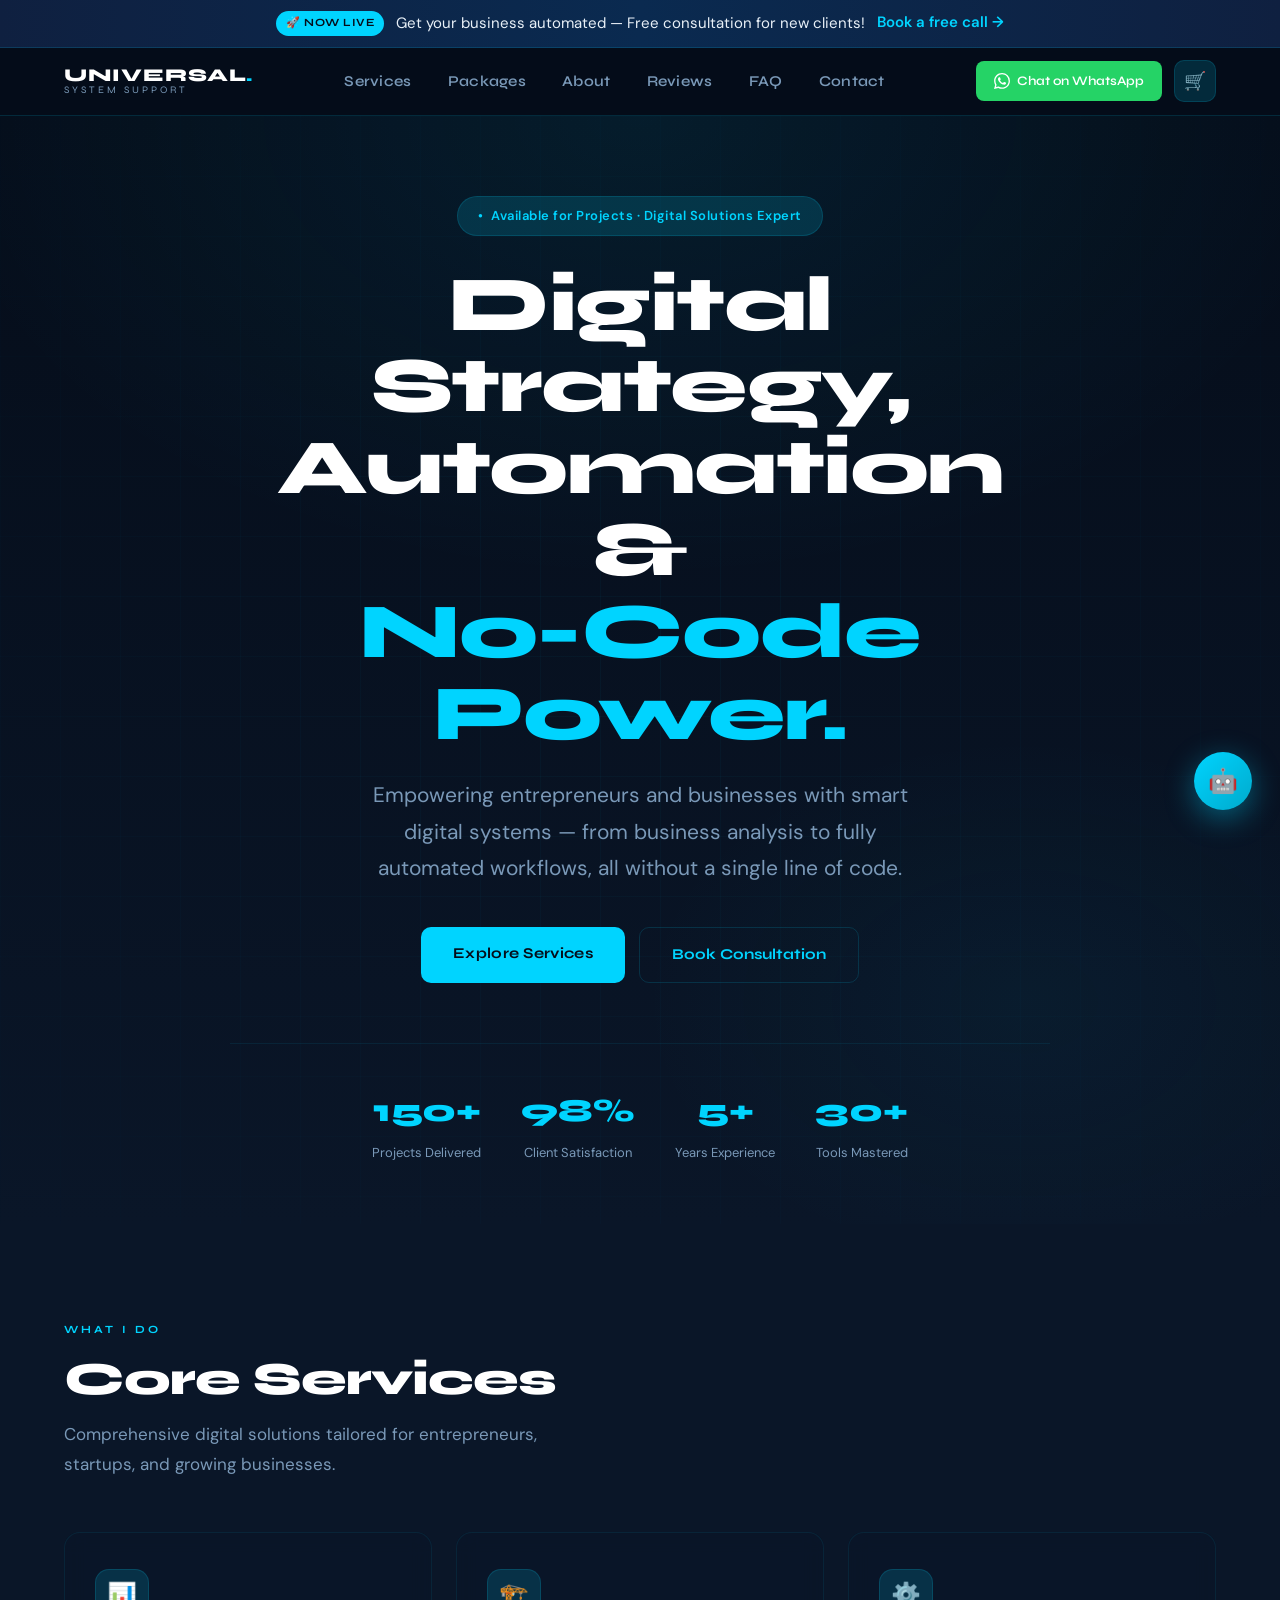
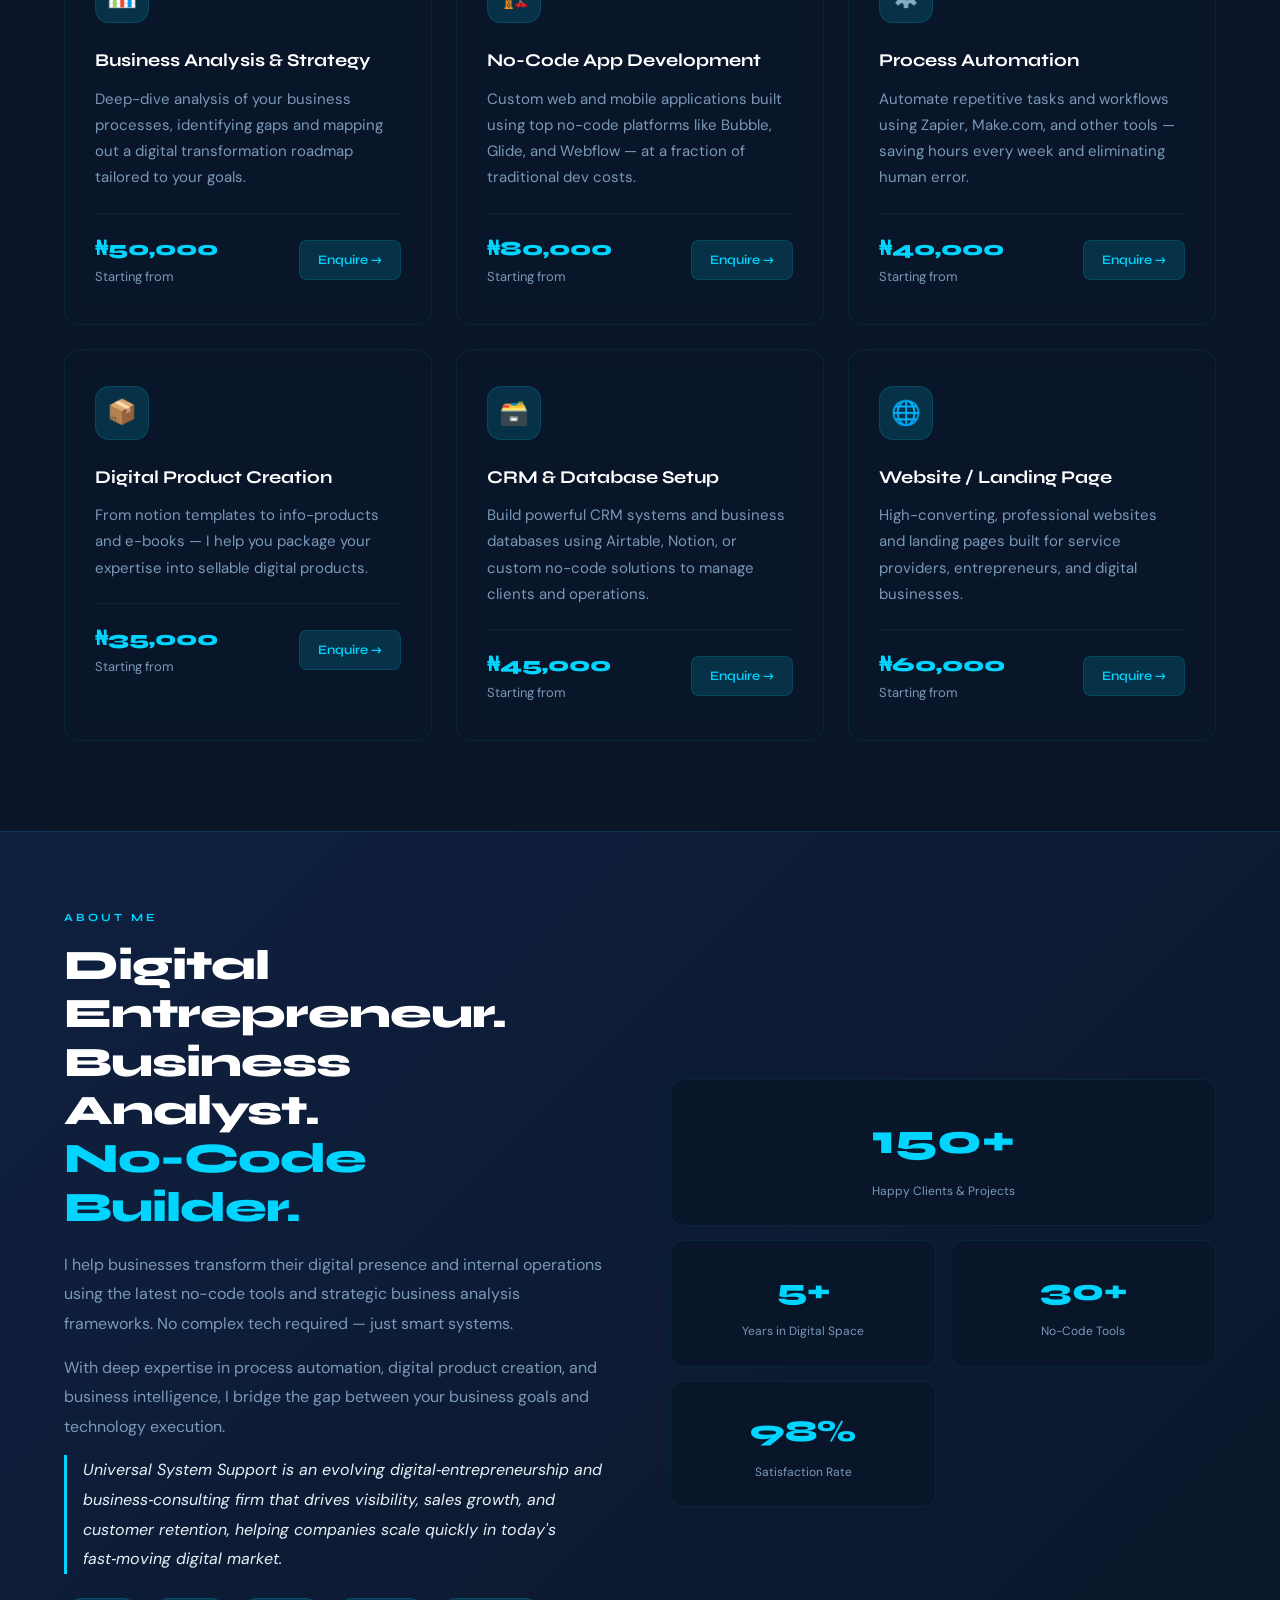
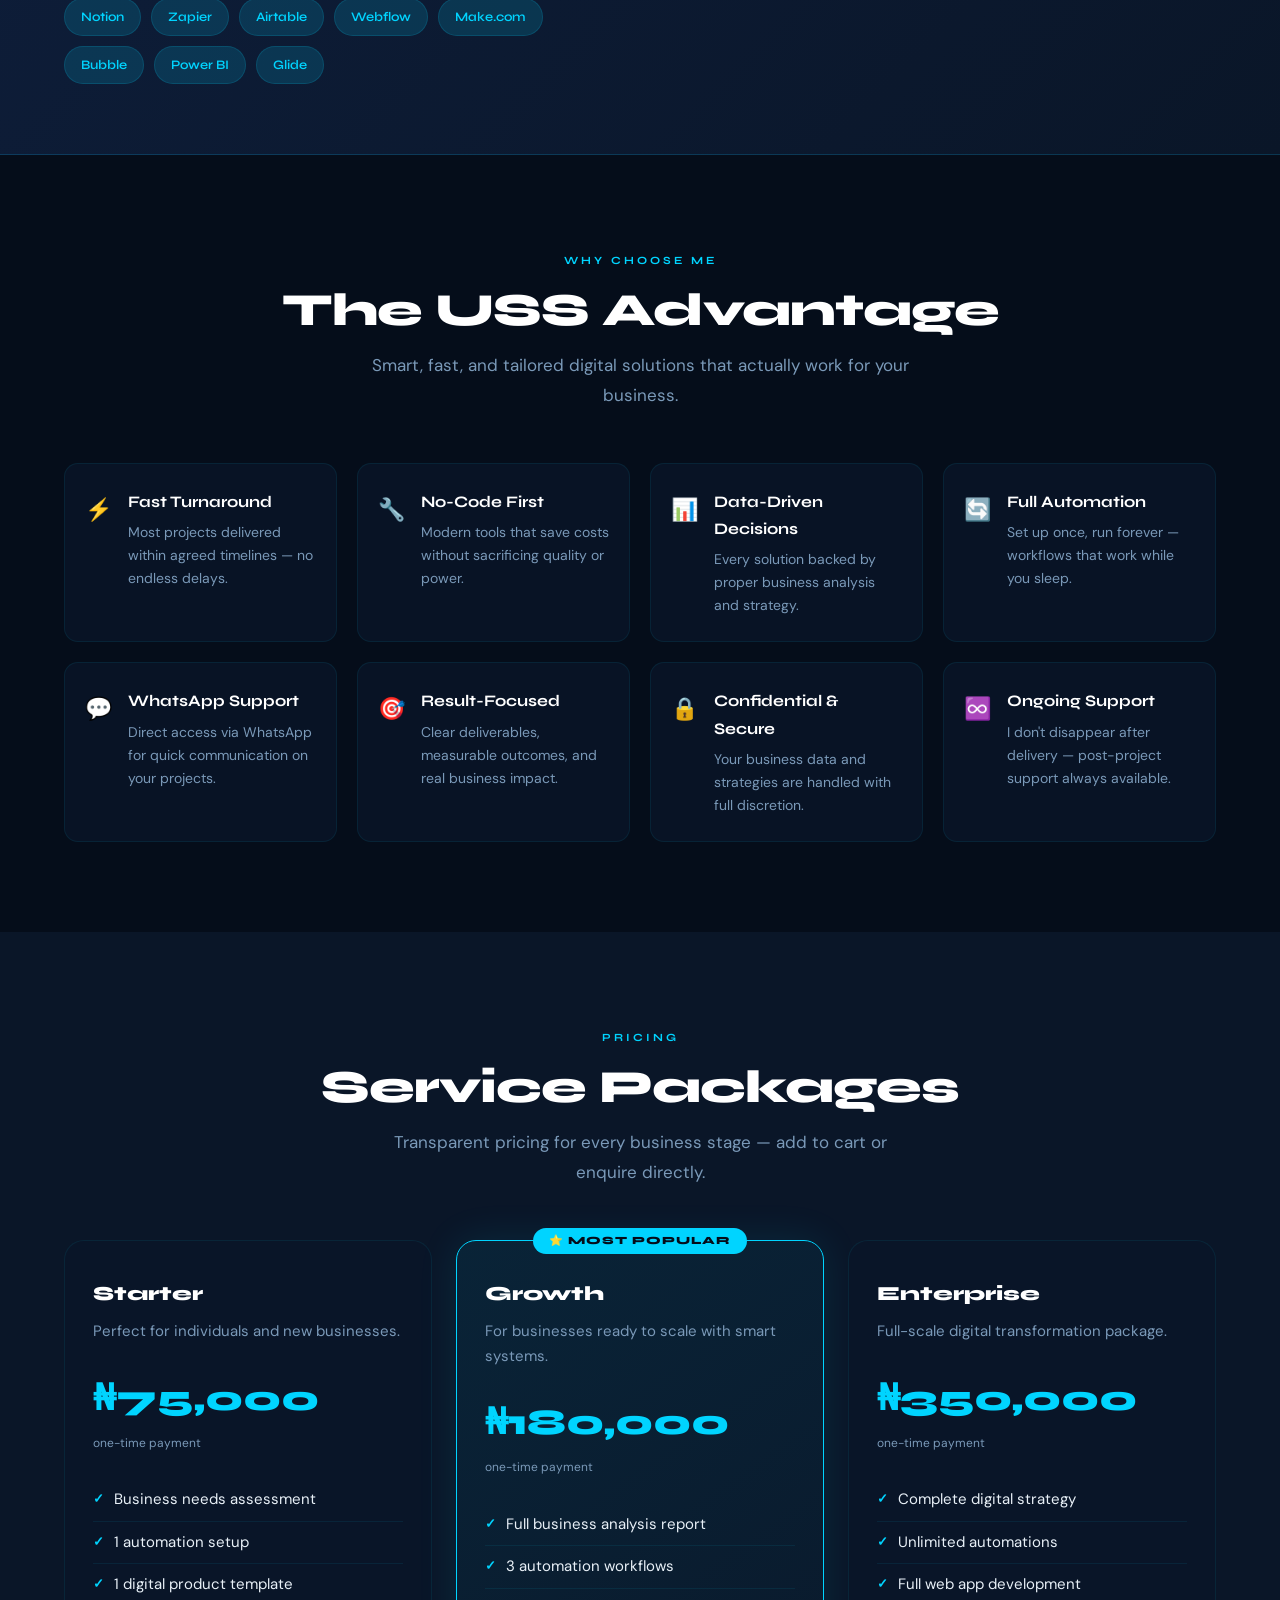
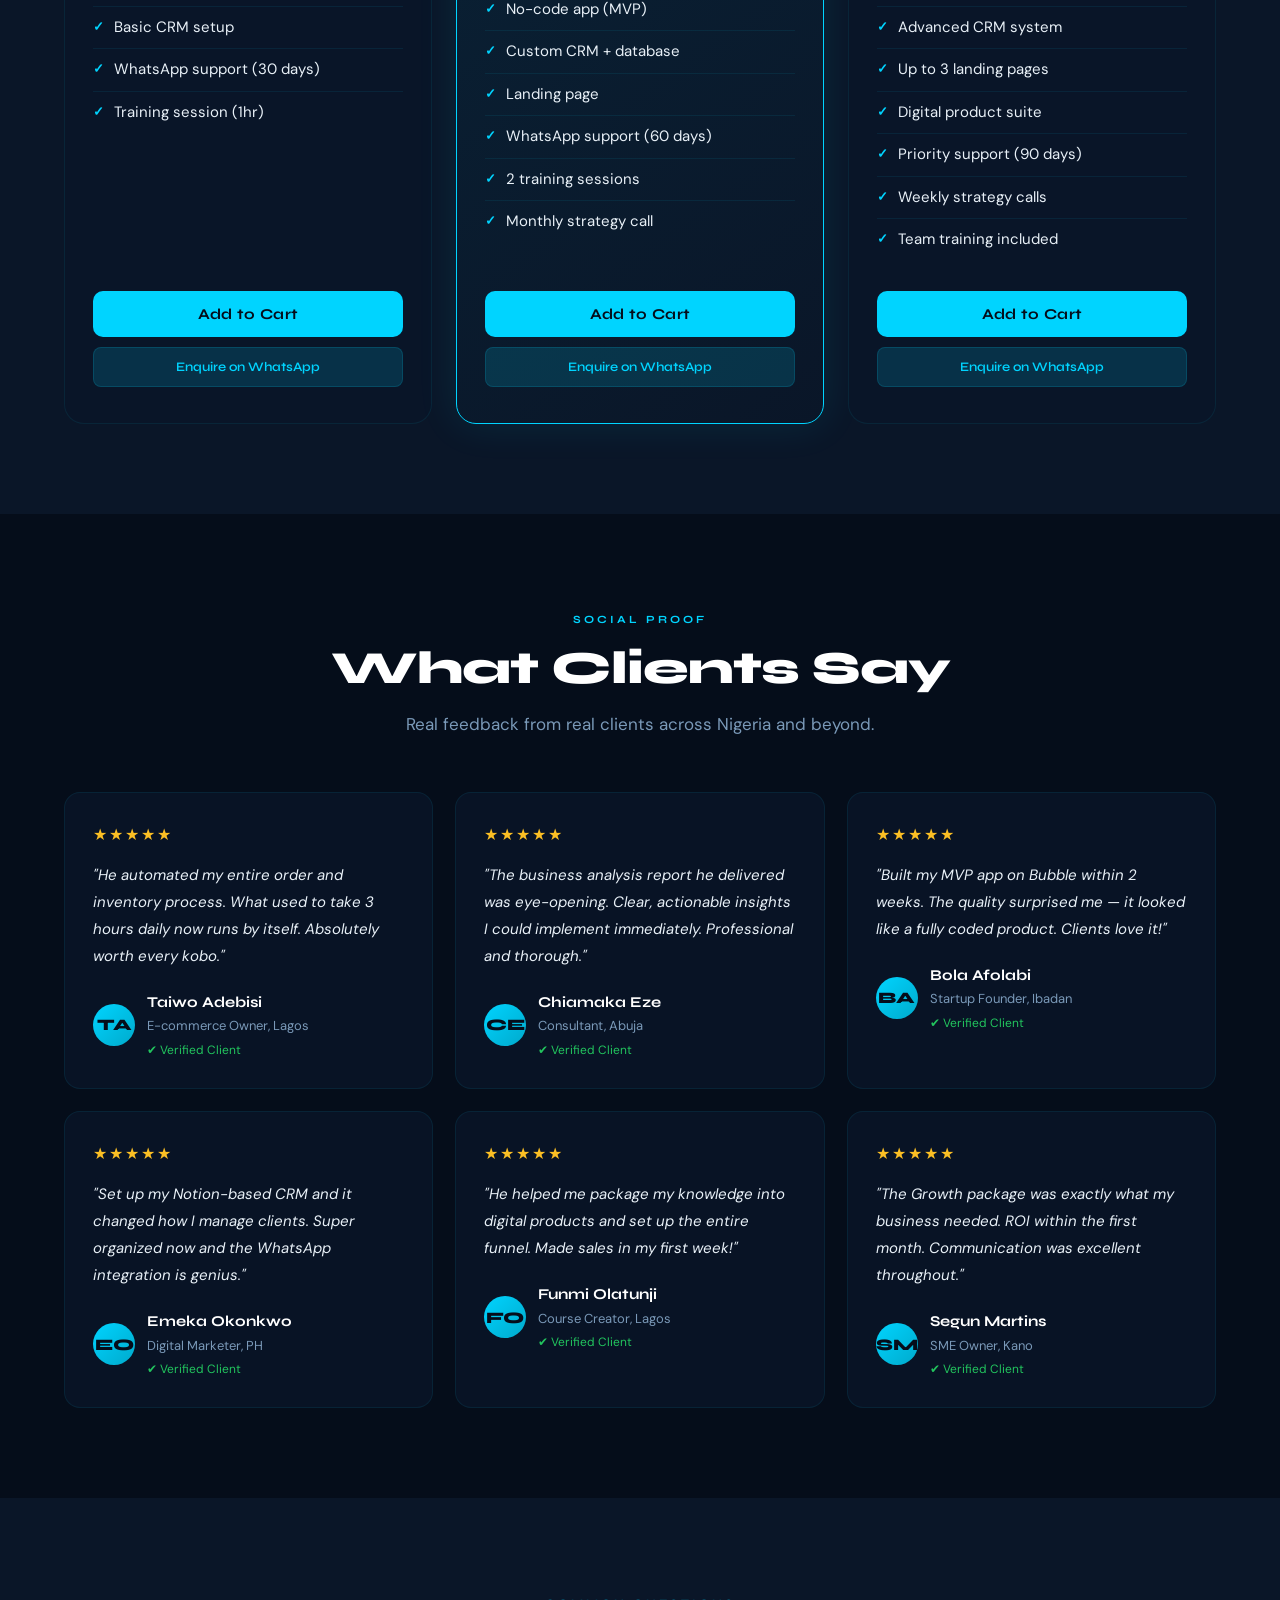
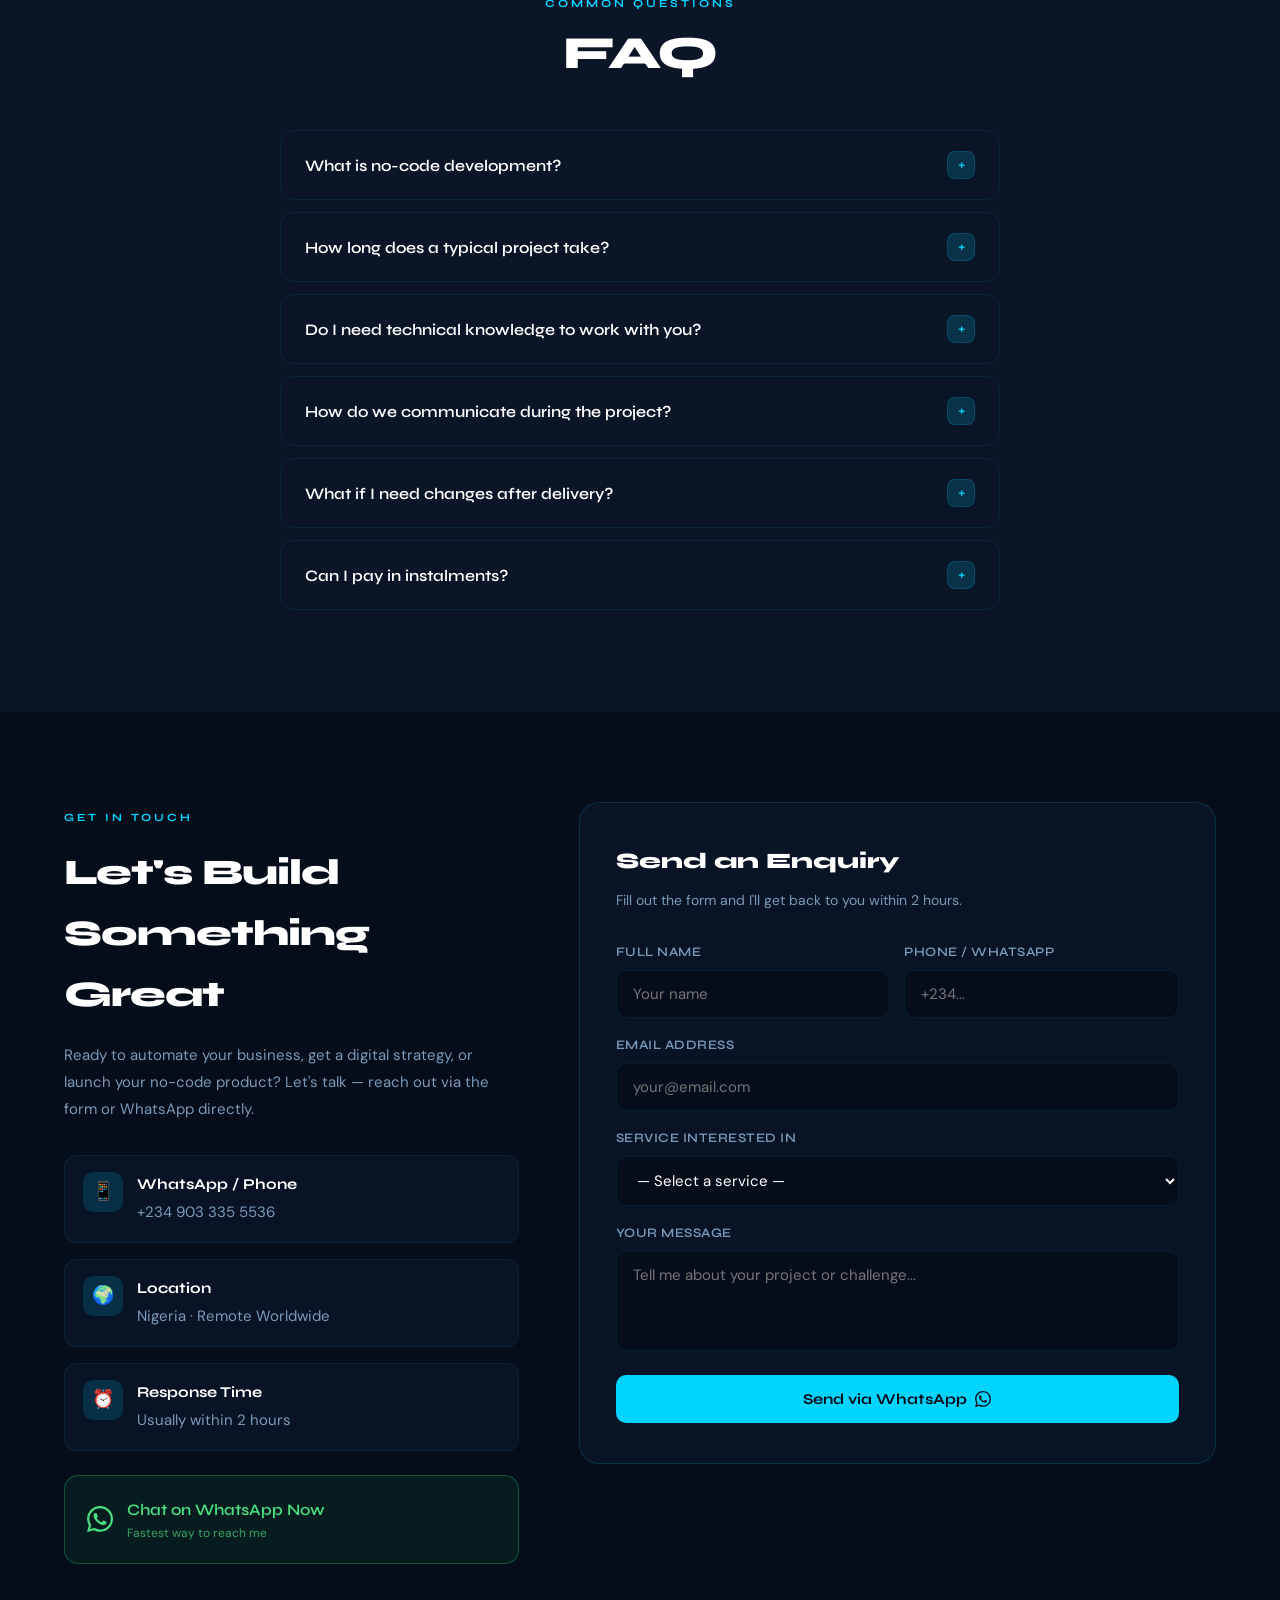
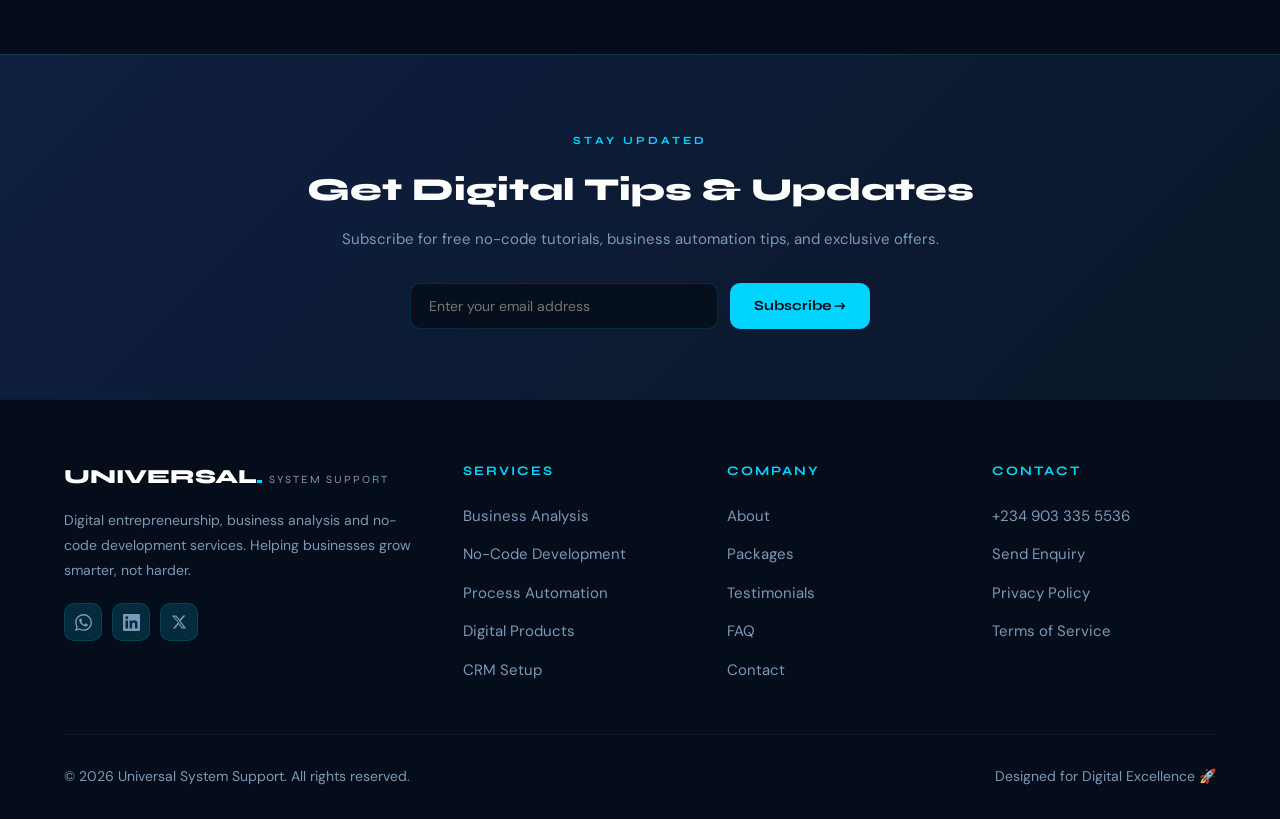
==== index.html @ 243ddc0b "Add files via upload" ====
<!DOCTYPE html>
<html lang="en">
<head>
<meta charset="UTF-8"/>
<meta name="viewport" content="width=device-width, initial-scale=1.0"/>
<title>Universal System Support — Digital Solutions</title>
<link href="https://fonts.googleapis.com/css2?family=Syne:wght@400;600;700;800&family=DM+Sans:ital,wght@0,300;0,400;0,500;1,300&display=swap" rel="stylesheet"/>
<style>
  :root {
    --navy: #050d1a;
    --navy2: #0a1628;
    --navy3: #0f2040;
    --cyan: #00d4ff;
    --cyan2: #00aacc;
    --cyan-glow: rgba(0,212,255,0.15);
    --cyan-glow2: rgba(0,212,255,0.05);
    --white: #ffffff;
    --off-white: #e8f0f7;
    --muted: #7a99b8;
    --card: rgba(10,22,40,0.85);
    --border: rgba(0,212,255,0.15);
    --border2: rgba(0,212,255,0.08);
    --font-head: 'Syne', sans-serif;
    --font-body: 'DM Sans', sans-serif;
  }
  *, *::before, *::after { box-sizing: border-box; margin: 0; padding: 0; }
  html { scroll-behavior: smooth; }
  body {
    font-family: var(--font-body);
    background: var(--navy);
    color: var(--white);
    overflow-x: hidden;
    font-size: 16px;
    line-height: 1.7;
  }

  /* SCROLLBAR */
  ::-webkit-scrollbar { width: 6px; }
  ::-webkit-scrollbar-track { background: var(--navy); }
  ::-webkit-scrollbar-thumb { background: var(--cyan2); border-radius: 3px; }

  /* ANNOUNCEMENT BANNER */
  .ann-bar {
    background: linear-gradient(90deg, var(--navy3), #0a2a50, var(--navy3));
    border-bottom: 1px solid var(--border);
    padding: 10px 20px;
    text-align: center;
    font-size: 15px;
    color: var(--off-white);
    display: flex;
    align-items: center;
    justify-content: center;
    gap: 12px;
    flex-wrap: wrap;
    position: relative;
    z-index: 100;
    animation: slideDown .6s ease;
  }
  .ann-bar span.badge {
    background: var(--cyan);
    color: var(--navy);
    font-weight: 700;
    font-size: 11px;
    padding: 3px 10px;
    border-radius: 20px;
    font-family: var(--font-head);
    letter-spacing: .5px;
  }
  .ann-bar .cta-link {
    color: var(--cyan);
    font-weight: 600;
    text-decoration: none;
    border-bottom: 1px solid transparent;
    transition: border-color .2s;
  }
  .ann-bar .cta-link:hover { border-color: var(--cyan); }

  /* NAVBAR */
  nav {
    position: sticky;
    top: 0;
    z-index: 999;
    background: rgba(5,13,26,0.95);
    backdrop-filter: blur(20px);
    border-bottom: 1px solid var(--border);
    padding: 0 5%;
    display: flex;
    align-items: center;
    justify-content: space-between;
    height: 68px;
    transition: background .3s;
  }
  .nav-logo {
    font-family: var(--font-head);
    font-size: 18px;
    font-weight: 800;
    color: var(--white);
    letter-spacing: 1px;
    line-height: 1.1;
  }
  .nav-logo span { color: var(--cyan); }
  .nav-logo small { display: block; font-size: 10px; font-weight: 400; color: var(--muted); letter-spacing: 3px; text-transform: uppercase; }
  .nav-links {
    display: flex;
    align-items: center;
    gap: 8px;
    list-style: none;
  }
  .nav-links a {
    color: var(--muted);
    text-decoration: none;
    font-size: 15px;
    padding: 8px 14px;
    border-radius: 8px;
    transition: all .2s;
    font-family: var(--font-head);
    font-weight: 600;
    letter-spacing: .3px;
  }
  .nav-links a:hover { color: var(--cyan); background: var(--cyan-glow2); }
  .nav-actions { display: flex; align-items: center; gap: 12px; }
  .btn-wa {
    background: #25D366;
    color: #fff;
    border: none;
    padding: 9px 18px;
    border-radius: 8px;
    font-size: 13px;
    font-weight: 600;
    font-family: var(--font-head);
    cursor: pointer;
    display: flex;
    align-items: center;
    gap: 7px;
    transition: all .2s;
    text-decoration: none;
  }
  .btn-wa:hover { background: #1fa854; transform: translateY(-1px); box-shadow: 0 6px 20px rgba(37,211,102,.3); }
  .cart-btn {
    background: var(--cyan-glow);
    border: 1px solid var(--border);
    color: var(--cyan);
    width: 42px;
    height: 42px;
    border-radius: 10px;
    display: flex;
    align-items: center;
    justify-content: center;
    cursor: pointer;
    font-size: 18px;
    position: relative;
    transition: all .2s;
  }
  .cart-btn:hover { background: var(--cyan-glow); border-color: var(--cyan); }
  .cart-count {
    position: absolute;
    top: -6px; right: -6px;
    background: var(--cyan);
    color: var(--navy);
    font-size: 10px;
    font-weight: 800;
    width: 18px; height: 18px;
    border-radius: 50%;
    display: flex;
    align-items: center;
    justify-content: center;
    display: none;
  }
  .hamburger {
    display: none;
    flex-direction: column;
    gap: 5px;
    cursor: pointer;
    padding: 5px;
  }
  .hamburger span {
    display: block; width: 24px; height: 2px;
    background: var(--cyan);
    border-radius: 2px;
    transition: all .3s;
  }

  /* MOBILE MENU */
  .mobile-menu {
    display: none;
    position: fixed;
    top: 0; left: 0; right: 0; bottom: 0;
    background: rgba(5,13,26,0.98);
    backdrop-filter: blur(20px);
    z-index: 9998;
    flex-direction: column;
    align-items: center;
    justify-content: center;
    gap: 24px;
  }
  .mobile-menu.open { display: flex; }
  .mobile-menu a {
    font-family: var(--font-head);
    font-size: 26px;
    font-weight: 800;
    color: var(--white);
    text-decoration: none;
    letter-spacing: 1px;
    transition: color .2s;
  }
  .mobile-menu a:hover { color: var(--cyan); }
  .mobile-menu-close {
    position: absolute;
    top: 22px; right: 5%;
    font-size: 30px;
    color: var(--muted);
    cursor: pointer;
  }

  /* HERO */
  .hero {
    min-height: 92vh;
    display: flex;
    align-items: center;
    justify-content: center;
    text-align: center;
    padding: 80px 5% 60px;
    position: relative;
    overflow: hidden;
  }
  .hero-bg {
    position: absolute;
    inset: 0;
    background:
      radial-gradient(ellipse 80% 60% at 50% 0%, rgba(0,212,255,0.08) 0%, transparent 70%),
      radial-gradient(ellipse 50% 40% at 80% 80%, rgba(0,170,204,0.05) 0%, transparent 60%),
      linear-gradient(180deg, var(--navy) 0%, var(--navy2) 100%);
  }
  .hero-grid {
    position: absolute;
    inset: 0;
    background-image:
      linear-gradient(rgba(0,212,255,0.04) 1px, transparent 1px),
      linear-gradient(90deg, rgba(0,212,255,0.04) 1px, transparent 1px);
    background-size: 60px 60px;
    mask-image: radial-gradient(ellipse 80% 80% at 50% 50%, black, transparent);
  }
  .hero-content { position: relative; z-index: 2; max-width: 820px; }
  .hero-badge {
    display: inline-flex;
    align-items: center;
    gap: 8px;
    background: var(--cyan-glow);
    border: 1px solid var(--border);
    border-radius: 30px;
    padding: 8px 20px;
    font-size: 13px;
    color: var(--cyan);
    font-weight: 600;
    letter-spacing: .5px;
    margin-bottom: 28px;
    animation: fadeUp .8s ease;
  }
  .hero-badge::before { content: '●'; font-size: 8px; animation: pulse 2s infinite; }
  @keyframes pulse { 0%,100% { opacity: 1; } 50% { opacity: .3; } }
  .hero h1 {
    font-family: var(--font-head);
    font-size: clamp(38px, 7vw, 78px);
    font-weight: 800;
    line-height: 1.05;
    letter-spacing: -1.5px;
    margin-bottom: 22px;
    animation: fadeUp .9s ease .1s both;
  }
  .hero h1 em {
    font-style: normal;
    color: var(--cyan);
    position: relative;
  }
  .hero p {
    font-size: clamp(17px, 2.4vw, 21px);
    color: var(--muted);
    line-height: 1.75;
    max-width: 560px;
    margin: 0 auto 40px;
    animation: fadeUp .9s ease .2s both;
  }
  .hero-btns {
    display: flex;
    gap: 14px;
    justify-content: center;
    flex-wrap: wrap;
    animation: fadeUp .9s ease .3s both;
  }
  .btn-primary {
    background: var(--cyan);
    color: var(--navy);
    border: none;
    padding: 14px 32px;
    border-radius: 10px;
    font-size: 15px;
    font-weight: 700;
    font-family: var(--font-head);
    cursor: pointer;
    transition: all .2s;
    text-decoration: none;
    letter-spacing: .3px;
  }
  .btn-primary:hover { background: #00eeff; transform: translateY(-2px); box-shadow: 0 12px 30px rgba(0,212,255,.3); }
  .btn-outline {
    background: transparent;
    color: var(--cyan);
    border: 1.5px solid var(--border);
    padding: 14px 32px;
    border-radius: 10px;
    font-size: 15px;
    font-weight: 700;
    font-family: var(--font-head);
    cursor: pointer;
    transition: all .2s;
    text-decoration: none;
  }
  .btn-outline:hover { border-color: var(--cyan); background: var(--cyan-glow); }
  .hero-stats {
    display: flex;
    gap: 40px;
    justify-content: center;
    margin-top: 60px;
    padding-top: 40px;
    border-top: 1px solid var(--border2);
    flex-wrap: wrap;
    animation: fadeUp .9s ease .4s both;
  }
  .stat { text-align: center; }
  .stat-num {
    font-family: var(--font-head);
    font-size: 32px;
    font-weight: 800;
    color: var(--cyan);
    display: block;
  }
  .stat-label { font-size: 13px; color: var(--muted); margin-top: 4px; }

  /* SECTION COMMON */
  section { padding: 90px 5%; }
  .section-tag {
    display: inline-block;
    font-size: 11px;
    font-weight: 700;
    letter-spacing: 3px;
    text-transform: uppercase;
    color: var(--cyan);
    font-family: var(--font-head);
    margin-bottom: 14px;
  }
  .section-title {
    font-family: var(--font-head);
    font-size: clamp(26px, 4.5vw, 46px);
    font-weight: 800;
    letter-spacing: -1px;
    line-height: 1.1;
    margin-bottom: 16px;
    color: var(--white);
  }
  .section-sub {
    font-size: 17px;
    color: var(--muted);
    line-height: 1.75;
    max-width: 540px;
  }
  .section-head { margin-bottom: 52px; }
  .section-head.center { text-align: center; }
  .section-head.center .section-sub { margin: 0 auto; }

  /* SERVICES */
  #services { background: var(--navy2); }
  .services-grid {
    display: grid;
    grid-template-columns: repeat(auto-fill, minmax(300px, 1fr));
    gap: 24px;
  }
  .service-card {
    background: var(--card);
    border: 1px solid var(--border2);
    border-radius: 16px;
    padding: 36px 30px;
    position: relative;
    overflow: hidden;
    cursor: pointer;
    transition: all .3s;
    backdrop-filter: blur(10px);
  }
  .service-card::before {
    content: '';
    position: absolute;
    top: 0; left: 0; right: 0;
    height: 3px;
    background: linear-gradient(90deg, var(--cyan), transparent);
    transform: scaleX(0);
    transform-origin: left;
    transition: transform .3s;
  }
  .service-card:hover { border-color: var(--border); transform: translateY(-4px); box-shadow: 0 20px 50px rgba(0,0,0,.3); }
  .service-card:hover::before { transform: scaleX(1); }
  .service-icon {
    width: 54px; height: 54px;
    background: var(--cyan-glow);
    border: 1px solid var(--border);
    border-radius: 14px;
    display: flex;
    align-items: center;
    justify-content: center;
    font-size: 24px;
    margin-bottom: 22px;
    transition: all .3s;
  }
  .service-card:hover .service-icon { background: var(--cyan); }
  .service-card h3 {
    font-family: var(--font-head);
    font-size: 18px;
    font-weight: 700;
    margin-bottom: 10px;
    color: var(--white);
  }
  .service-card p { font-size: 15px; color: var(--muted); line-height: 1.75; margin-bottom: 22px; }
  .service-price {
    display: flex;
    align-items: center;
    justify-content: space-between;
    padding-top: 18px;
    border-top: 1px solid var(--border2);
  }
  .price-tag { font-family: var(--font-head); font-size: 20px; font-weight: 800; color: var(--cyan); }
  .price-sub { font-size: 13px; color: var(--muted); }
  .enquire-btn {
    background: var(--cyan-glow);
    border: 1px solid var(--border);
    color: var(--cyan);
    padding: 8px 18px;
    border-radius: 8px;
    font-size: 13px;
    font-weight: 600;
    font-family: var(--font-head);
    cursor: pointer;
    transition: all .2s;
    text-decoration: none;
    display: inline-flex;
    align-items: center;
    gap: 6px;
  }
  .enquire-btn:hover { background: var(--cyan); color: var(--navy); border-color: var(--cyan); }

  /* ABOUT STRIP */
  .about-strip {
    background: linear-gradient(135deg, var(--navy3), var(--navy2));
    border-top: 1px solid var(--border);
    border-bottom: 1px solid var(--border);
    padding: 70px 5%;
    display: grid;
    grid-template-columns: 1fr 1fr;
    gap: 60px;
    align-items: center;
  }
  .about-text h2 {
    font-family: var(--font-head);
    font-size: clamp(28px, 4vw, 42px);
    font-weight: 800;
    letter-spacing: -1px;
    margin-bottom: 18px;
    line-height: 1.15;
  }
  .about-text p { font-size: 16px; color: var(--muted); line-height: 1.85; margin-bottom: 14px; }
  .about-tags { display: flex; flex-wrap: wrap; gap: 10px; margin-top: 24px; }
  .about-tag {
    background: var(--cyan-glow);
    border: 1px solid var(--border);
    color: var(--cyan);
    padding: 7px 16px;
    border-radius: 20px;
    font-size: 13px;
    font-weight: 600;
    font-family: var(--font-head);
  }
  .about-visual {
    display: grid;
    grid-template-columns: 1fr 1fr;
    gap: 14px;
  }
  .about-card {
    background: var(--card);
    border: 1px solid var(--border2);
    border-radius: 14px;
    padding: 24px 20px;
    text-align: center;
    transition: all .3s;
  }
  .about-card:hover { border-color: var(--border); transform: translateY(-3px); }
  .about-card .num {
    font-family: var(--font-head);
    font-size: 30px;
    font-weight: 800;
    color: var(--cyan);
  }
  .about-card .lbl { font-size: 12px; color: var(--muted); margin-top: 5px; }
  .about-card:first-child { grid-column: span 2; }
  .about-card:first-child .num { font-size: 42px; }

  /* FEATURES */
  #features { background: var(--navy); }
  .features-grid {
    display: grid;
    grid-template-columns: repeat(auto-fill, minmax(240px, 1fr));
    gap: 20px;
  }
  .feature-item {
    display: flex;
    align-items: flex-start;
    gap: 16px;
    padding: 24px 20px;
    background: var(--card);
    border: 1px solid var(--border2);
    border-radius: 14px;
    transition: all .2s;
  }
  .feature-item:hover { border-color: var(--border); transform: translateY(-2px); }
  .feature-icon { font-size: 22px; flex-shrink: 0; margin-top: 3px; }
  .feature-item h4 { font-family: var(--font-head); font-size: 16px; font-weight: 700; margin-bottom: 6px; }
  .feature-item p { font-size: 14px; color: var(--muted); line-height: 1.65; }

  /* PRODUCTS / PACKAGES */
  #packages { background: var(--navy2); }
  .packages-grid {
    display: grid;
    grid-template-columns: repeat(auto-fill, minmax(280px, 1fr));
    gap: 24px;
    margin-top: 8px;
  }
  .pkg-card {
    background: var(--card);
    border: 1px solid var(--border2);
    border-radius: 20px;
    padding: 36px 28px;
    position: relative;
    transition: all .3s;
    display: flex;
    flex-direction: column;
  }
  .pkg-card.featured {
    border-color: var(--cyan);
    background: linear-gradient(145deg, rgba(0,212,255,0.07), rgba(10,22,40,0.9));
    box-shadow: 0 0 40px rgba(0,212,255,0.1);
  }
  .pkg-card:hover { transform: translateY(-5px); box-shadow: 0 24px 60px rgba(0,0,0,.4); }
  .pkg-badge {
    position: absolute;
    top: -13px; left: 50%;
    transform: translateX(-50%);
    background: var(--cyan);
    color: var(--navy);
    font-size: 11px;
    font-weight: 800;
    padding: 4px 16px;
    border-radius: 20px;
    font-family: var(--font-head);
    letter-spacing: 1px;
    white-space: nowrap;
  }
  .pkg-card h3 { font-family: var(--font-head); font-size: 20px; font-weight: 800; margin-bottom: 8px; }
  .pkg-desc { font-size: 15px; color: var(--muted); line-height: 1.65; margin-bottom: 24px; }
  .pkg-price { font-family: var(--font-head); font-size: 36px; font-weight: 800; color: var(--cyan); margin-bottom: 4px; }
  .pkg-price span { font-size: 16px; font-weight: 500; color: var(--muted); }
  .pkg-per { font-size: 12px; color: var(--muted); margin-bottom: 26px; }
  .pkg-features { list-style: none; margin-bottom: 30px; flex: 1; }
  .pkg-features li {
    display: flex;
    align-items: flex-start;
    gap: 10px;
    font-size: 15px;
    color: var(--off-white);
    padding: 8px 0;
    border-bottom: 1px solid var(--border2);
  }
  .pkg-features li:last-child { border-bottom: none; }
  .pkg-features li::before { content: '✓'; color: var(--cyan); font-weight: 800; font-size: 13px; margin-top: 1px; flex-shrink: 0; }

  /* TESTIMONIALS */
  #testimonials { background: var(--navy); }
  .testimonials-grid {
    display: grid;
    grid-template-columns: repeat(auto-fill, minmax(300px, 1fr));
    gap: 22px;
  }
  .testi-card {
    background: var(--card);
    border: 1px solid var(--border2);
    border-radius: 16px;
    padding: 28px;
    transition: all .2s;
  }
  .testi-card:hover { border-color: var(--border); transform: translateY(-3px); }
  .testi-stars { color: #fbbf24; font-size: 16px; margin-bottom: 14px; letter-spacing: 2px; }
  .testi-text { font-size: 15px; color: var(--off-white); line-height: 1.8; margin-bottom: 20px; font-style: italic; }
  .testi-author { display: flex; align-items: center; gap: 12px; }
  .testi-avatar {
    width: 42px; height: 42px;
    border-radius: 50%;
    background: linear-gradient(135deg, var(--cyan), var(--cyan2));
    display: flex;
    align-items: center;
    justify-content: center;
    font-family: var(--font-head);
    font-weight: 800;
    color: var(--navy);
    font-size: 16px;
  }
  .testi-name { font-weight: 700; font-size: 15px; font-family: var(--font-head); }
  .testi-role { font-size: 13px; color: var(--muted); }
  .testi-verified { font-size: 12px; color: #22c55e; display: flex; align-items: center; gap: 4px; margin-top: 2px; }

  /* FAQ */
  #faq { background: var(--navy2); }
  .faq-list { max-width: 720px; margin: 0 auto; }
  .faq-item {
    border: 1px solid var(--border2);
    border-radius: 14px;
    margin-bottom: 12px;
    overflow: hidden;
    transition: border-color .2s;
  }
  .faq-item.open { border-color: var(--border); }
  .faq-q {
    padding: 20px 24px;
    display: flex;
    align-items: center;
    justify-content: space-between;
    cursor: pointer;
    font-family: var(--font-head);
    font-size: 16px;
    font-weight: 600;
    gap: 16px;
    transition: background .2s;
  }
  .faq-item.open .faq-q { background: rgba(0,212,255,0.04); }
  .faq-q .icon {
    width: 28px; height: 28px;
    background: var(--cyan-glow);
    border: 1px solid var(--border);
    border-radius: 8px;
    display: flex;
    align-items: center;
    justify-content: center;
    font-size: 14px;
    color: var(--cyan);
    flex-shrink: 0;
    transition: all .3s;
  }
  .faq-item.open .faq-q .icon { background: var(--cyan); color: var(--navy); transform: rotate(45deg); }
  .faq-a {
    max-height: 0;
    overflow: hidden;
    transition: max-height .35s ease, padding .3s;
    padding: 0 24px;
    font-size: 15px;
    color: var(--muted);
    line-height: 1.8;
  }
  .faq-item.open .faq-a { max-height: 300px; padding: 0 24px 20px; }

  /* CONTACT */
  #contact { background: var(--navy); }
  .contact-wrap {
    display: grid;
    grid-template-columns: 1fr 1.4fr;
    gap: 60px;
    align-items: start;
  }
  .contact-info h2 { font-family: var(--font-head); font-size: 36px; font-weight: 800; letter-spacing: -1px; margin-bottom: 16px; }
  .contact-info p { font-size: 15px; color: var(--muted); line-height: 1.8; margin-bottom: 32px; }
  .contact-items { display: flex; flex-direction: column; gap: 16px; }
  .contact-item {
    display: flex;
    align-items: flex-start;
    gap: 14px;
    padding: 16px 18px;
    background: var(--card);
    border: 1px solid var(--border2);
    border-radius: 12px;
    transition: all .2s;
  }
  .contact-item:hover { border-color: var(--border); }
  .contact-item-icon {
    width: 40px; height: 40px;
    background: var(--cyan-glow);
    border-radius: 10px;
    display: flex; align-items: center; justify-content: center;
    font-size: 18px; flex-shrink: 0;
  }
  .contact-item-text { font-size: 15px; color: var(--muted); }
  .contact-item-text strong { display: block; font-family: var(--font-head); font-size: 15px; color: var(--white); margin-bottom: 3px; }
  .contact-wa-big {
    display: flex;
    align-items: center;
    gap: 14px;
    background: rgba(37,211,102,0.08);
    border: 1.5px solid rgba(37,211,102,.3);
    border-radius: 14px;
    padding: 20px 22px;
    color: #4ade80;
    text-decoration: none;
    font-weight: 600;
    font-family: var(--font-head);
    font-size: 16px;
    margin-top: 24px;
    transition: all .2s;
  }
  .contact-wa-big:hover { background: rgba(37,211,102,0.15); border-color: #4ade80; transform: translateY(-2px); }
  .contact-wa-big .wa-sub { font-size: 12px; font-weight: 400; color: rgba(74,222,128,.7); font-family: var(--font-body); }

  /* FORM */
  .contact-form {
    background: var(--card);
    border: 1px solid var(--border);
    border-radius: 20px;
    padding: 40px 36px;
  }
  .contact-form h3 {
    font-family: var(--font-head);
    font-size: 22px;
    font-weight: 800;
    margin-bottom: 8px;
  }
  .contact-form p { font-size: 14px; color: var(--muted); margin-bottom: 28px; }
  .form-row { display: grid; grid-template-columns: 1fr 1fr; gap: 14px; }
  .form-group { margin-bottom: 16px; }
  .form-group label {
    display: block;
    font-size: 13px;
    font-weight: 600;
    color: var(--muted);
    font-family: var(--font-head);
    letter-spacing: .5px;
    margin-bottom: 7px;
    text-transform: uppercase;
  }
  .form-group input,
  .form-group select,
  .form-group textarea {
    width: 100%;
    background: rgba(5,13,26,0.8);
    border: 1.5px solid var(--border2);
    border-radius: 10px;
    padding: 13px 16px;
    color: var(--white);
    font-size: 15px;
    font-family: var(--font-body);
    outline: none;
    transition: border-color .2s;
    resize: none;
  }
  .form-group input:focus,
  .form-group select:focus,
  .form-group textarea:focus { border-color: var(--cyan); }
  .form-group select option { background: var(--navy2); }
  .form-group textarea { min-height: 100px; }
  .form-submit {
    width: 100%;
    background: var(--cyan);
    color: var(--navy);
    border: none;
    padding: 15px;
    border-radius: 10px;
    font-size: 15px;
    font-weight: 700;
    font-family: var(--font-head);
    cursor: pointer;
    transition: all .2s;
    display: flex;
    align-items: center;
    justify-content: center;
    gap: 8px;
    margin-top: 8px;
  }
  .form-submit:hover { background: #00eeff; transform: translateY(-2px); box-shadow: 0 12px 30px rgba(0,212,255,.3); }

  /* CART SIDEBAR */
  .cart-overlay {
    position: fixed;
    inset: 0;
    background: rgba(0,0,0,.6);
    backdrop-filter: blur(6px);
    z-index: 9990;
    opacity: 0;
    pointer-events: none;
    transition: opacity .3s;
  }
  .cart-overlay.open { opacity: 1; pointer-events: all; }
  .cart-sidebar {
    position: fixed;
    top: 0; right: 0; bottom: 0;
    width: 380px;
    background: var(--navy2);
    border-left: 1px solid var(--border);
    z-index: 9995;
    display: flex;
    flex-direction: column;
    transform: translateX(100%);
    transition: transform .35s cubic-bezier(.4,0,.2,1);
  }
  .cart-sidebar.open { transform: translateX(0); }
  .cart-header {
    padding: 24px 24px 20px;
    border-bottom: 1px solid var(--border2);
    display: flex;
    align-items: center;
    justify-content: space-between;
  }
  .cart-header h3 { font-family: var(--font-head); font-size: 18px; font-weight: 800; }
  .cart-close {
    width: 36px; height: 36px;
    background: var(--cyan-glow);
    border: 1px solid var(--border);
    border-radius: 8px;
    display: flex; align-items: center; justify-content: center;
    cursor: pointer; font-size: 16px; color: var(--muted);
    transition: all .2s;
  }
  .cart-close:hover { color: var(--white); border-color: var(--cyan); }
  .cart-body { flex: 1; overflow-y: auto; padding: 20px 24px; }
  .cart-empty { text-align: center; padding: 60px 20px; color: var(--muted); }
  .cart-empty .icon { font-size: 48px; margin-bottom: 16px; opacity: .4; }
  .cart-empty p { font-size: 14px; }
  .cart-item {
    display: flex;
    gap: 14px;
    padding: 16px 0;
    border-bottom: 1px solid var(--border2);
    align-items: flex-start;
  }
  .cart-item-info { flex: 1; }
  .cart-item-name { font-family: var(--font-head); font-size: 14px; font-weight: 700; margin-bottom: 4px; }
  .cart-item-price { font-size: 13px; color: var(--cyan); font-weight: 600; margin-bottom: 10px; }
  .cart-item-qty {
    display: flex;
    align-items: center;
    gap: 10px;
  }
  .qty-btn {
    width: 28px; height: 28px;
    background: var(--cyan-glow);
    border: 1px solid var(--border);
    color: var(--cyan);
    border-radius: 6px;
    font-size: 16px;
    display: flex; align-items: center; justify-content: center;
    cursor: pointer;
    transition: all .2s;
  }
  .qty-btn:hover { background: var(--cyan); color: var(--navy); }
  .qty-num { font-family: var(--font-head); font-weight: 700; font-size: 15px; min-width: 20px; text-align: center; }
  .cart-remove { color: var(--muted); cursor: pointer; font-size: 18px; transition: color .2s; padding: 4px; }
  .cart-remove:hover { color: #f87171; }
  .cart-footer { padding: 20px 24px; border-top: 1px solid var(--border2); }
  .cart-total {
    display: flex;
    justify-content: space-between;
    align-items: center;
    margin-bottom: 16px;
  }
  .cart-total span:first-child { font-family: var(--font-head); font-size: 14px; color: var(--muted); }
  .cart-total span:last-child { font-family: var(--font-head); font-size: 24px; font-weight: 800; color: var(--cyan); }
  .checkout-btn {
    width: 100%;
    background: var(--cyan);
    color: var(--navy);
    border: none;
    padding: 15px;
    border-radius: 10px;
    font-size: 15px;
    font-weight: 700;
    font-family: var(--font-head);
    cursor: pointer;
    transition: all .2s;
    display: flex; align-items: center; justify-content: center; gap: 8px;
    margin-bottom: 10px;
  }
  .checkout-btn:hover { background: #00eeff; }
  .checkout-wa-btn {
    width: 100%;
    background: rgba(37,211,102,0.1);
    color: #4ade80;
    border: 1.5px solid rgba(37,211,102,.3);
    padding: 13px;
    border-radius: 10px;
    font-size: 14px;
    font-weight: 700;
    font-family: var(--font-head);
    cursor: pointer;
    transition: all .2s;
    display: flex; align-items: center; justify-content: center; gap: 8px;
  }
  .checkout-wa-btn:hover { background: rgba(37,211,102,0.2); border-color: #4ade80; }

  /* AI CHAT */
  .ai-chat-btn {
    position: fixed;
    bottom: 90px; right: 28px;
    width: 58px; height: 58px;
    background: linear-gradient(135deg, var(--cyan), var(--cyan2));
    border-radius: 50%;
    display: flex; align-items: center; justify-content: center;
    cursor: pointer;
    z-index: 9980;
    box-shadow: 0 8px 30px rgba(0,212,255,.4);
    font-size: 24px;
    transition: all .3s;
    border: none;
  }
  .ai-chat-btn:hover { transform: scale(1.1); box-shadow: 0 12px 40px rgba(0,212,255,.5); }
  .ai-chat-bubble {
    position: fixed;
    bottom: 160px; right: 28px;
    width: 360px;
    background: var(--navy2);
    border: 1px solid var(--border);
    border-radius: 20px;
    z-index: 9980;
    display: none;
    flex-direction: column;
    box-shadow: 0 20px 60px rgba(0,0,0,.5);
    overflow: hidden;
  }
  .ai-chat-bubble.open { display: flex; }
  .ai-chat-head {
    background: linear-gradient(135deg, var(--navy3), var(--navy2));
    border-bottom: 1px solid var(--border);
    padding: 16px 20px;
    display: flex;
    align-items: center;
    gap: 12px;
  }
  .ai-avatar {
    width: 38px; height: 38px;
    background: linear-gradient(135deg, var(--cyan), var(--cyan2));
    border-radius: 50%;
    display: flex; align-items: center; justify-content: center;
    font-size: 18px;
  }
  .ai-chat-head-info { flex: 1; }
  .ai-chat-head-info strong { display: block; font-family: var(--font-head); font-size: 14px; }
  .ai-chat-head-info small { font-size: 11px; color: #4ade80; }
  .ai-close-btn { color: var(--muted); cursor: pointer; font-size: 20px; transition: color .2s; background: none; border: none; }
  .ai-close-btn:hover { color: var(--white); }
  .ai-chat-msgs {
    height: 260px;
    overflow-y: auto;
    padding: 16px;
    display: flex;
    flex-direction: column;
    gap: 10px;
    scroll-behavior: smooth;
  }
  .msg {
    max-width: 82%;
    padding: 11px 15px;
    border-radius: 14px;
    font-size: 14px;
    line-height: 1.65;
  }
  .msg.bot {
    background: rgba(0,212,255,0.08);
    border: 1px solid var(--border2);
    border-radius: 4px 14px 14px 14px;
    color: var(--off-white);
    align-self: flex-start;
  }
  .msg.user {
    background: var(--cyan);
    color: var(--navy);
    font-weight: 600;
    border-radius: 14px 4px 14px 14px;
    align-self: flex-end;
  }
  .msg.typing { align-self: flex-start; }
  .dots { display: flex; gap: 4px; padding: 4px 0; }
  .dots span {
    width: 7px; height: 7px;
    background: var(--cyan);
    border-radius: 50%;
    animation: bounce .8s infinite;
  }
  .dots span:nth-child(2) { animation-delay: .15s; }
  .dots span:nth-child(3) { animation-delay: .3s; }
  @keyframes bounce { 0%,80%,100% { transform: translateY(0); } 40% { transform: translateY(-8px); } }
  .ai-chat-input {
    border-top: 1px solid var(--border2);
    padding: 14px 16px;
    display: flex;
    gap: 10px;
  }
  .ai-chat-input input {
    flex: 1;
    background: rgba(5,13,26,.8);
    border: 1.5px solid var(--border2);
    border-radius: 10px;
    padding: 10px 14px;
    color: var(--white);
    font-size: 14px;
    font-family: var(--font-body);
    outline: none;
    transition: border-color .2s;
  }
  .ai-chat-input input:focus { border-color: var(--cyan); }
  .ai-send-btn {
    background: var(--cyan);
    color: var(--navy);
    border: none;
    width: 40px; height: 40px;
    border-radius: 10px;
    font-size: 18px;
    cursor: pointer;
    display: flex; align-items: center; justify-content: center;
    transition: all .2s;
  }
  .ai-send-btn:hover { background: #00eeff; }
  .ai-quick-btns {
    padding: 0 16px 14px;
    display: flex;
    flex-wrap: wrap;
    gap: 7px;
  }
  .ai-quick-btn {
    background: var(--cyan-glow2);
    border: 1px solid var(--border2);
    color: var(--cyan);
    padding: 6px 12px;
    border-radius: 20px;
    font-size: 12px;
    font-weight: 600;
    cursor: pointer;
    transition: all .2s;
    font-family: var(--font-head);
  }
  .ai-quick-btn:hover { background: var(--cyan-glow); border-color: var(--cyan); }

  /* ENQUIRY MODAL */
  .modal-overlay {
    position: fixed;
    inset: 0;
    background: rgba(0,0,0,.7);
    backdrop-filter: blur(8px);
    z-index: 9990;
    display: none;
    align-items: center;
    justify-content: center;
    padding: 20px;
  }
  .modal-overlay.open { display: flex; }
  .modal {
    background: var(--navy2);
    border: 1px solid var(--border);
    border-radius: 20px;
    padding: 40px 36px;
    width: 100%;
    max-width: 480px;
    animation: scaleIn .3s ease;
  }
  @keyframes scaleIn { from { transform: scale(.95); opacity: 0; } to { transform: scale(1); opacity: 1; } }
  .modal h3 { font-family: var(--font-head); font-size: 22px; font-weight: 800; margin-bottom: 6px; }
  .modal p { font-size: 14px; color: var(--muted); margin-bottom: 26px; }
  .modal-close {
    position: absolute; top: 20px; right: 20px;
    color: var(--muted); cursor: pointer; font-size: 22px; background: none; border: none;
  }
  .modal { position: relative; }

  /* NEWSLETTER */
  .newsletter {
    background: linear-gradient(135deg, var(--navy3), var(--navy2));
    border-top: 1px solid var(--border);
    padding: 70px 5%;
    text-align: center;
  }
  .newsletter h2 { font-family: var(--font-head); font-size: 32px; font-weight: 800; margin-bottom: 10px; }
  .newsletter p { font-size: 15px; color: var(--muted); margin-bottom: 30px; }
  .newsletter-form { display: flex; gap: 12px; max-width: 460px; margin: 0 auto; }
  .newsletter-form input {
    flex: 1;
    background: rgba(5,13,26,.8);
    border: 1.5px solid var(--border);
    border-radius: 10px;
    padding: 13px 18px;
    color: var(--white);
    font-size: 14px;
    font-family: var(--font-body);
    outline: none;
    transition: border-color .2s;
  }
  .newsletter-form input:focus { border-color: var(--cyan); }
  .newsletter-form button {
    background: var(--cyan);
    color: var(--navy);
    border: none;
    padding: 13px 24px;
    border-radius: 10px;
    font-weight: 700;
    font-family: var(--font-head);
    cursor: pointer;
    font-size: 14px;
    transition: all .2s;
    white-space: nowrap;
  }
  .newsletter-form button:hover { background: #00eeff; }

  /* FOOTER */
  footer {
    background: var(--navy);
    border-top: 1px solid var(--border2);
    padding: 60px 5% 30px;
  }
  .footer-grid {
    display: grid;
    grid-template-columns: 1.6fr 1fr 1fr 1fr;
    gap: 40px;
    padding-bottom: 40px;
    border-bottom: 1px solid var(--border2);
    margin-bottom: 30px;
  }
  .footer-brand .logo { font-family: var(--font-head); font-size: 20px; font-weight: 800; margin-bottom: 14px; color: var(--white); }
  .footer-brand .logo span { color: var(--cyan); }
  .footer-brand p { font-size: 14px; color: var(--muted); line-height: 1.8; margin-bottom: 20px; }
  .footer-socials { display: flex; gap: 10px; }
  .social-btn {
    width: 38px; height: 38px;
    background: var(--cyan-glow);
    border: 1px solid var(--border);
    border-radius: 10px;
    display: flex; align-items: center; justify-content: center;
    font-size: 16px;
    cursor: pointer;
    transition: all .2s;
    text-decoration: none;
    color: var(--muted);
  }
  .social-btn:hover { border-color: var(--cyan); color: var(--cyan); }
  .footer-col h4 { font-family: var(--font-head); font-size: 13px; font-weight: 700; letter-spacing: 2px; text-transform: uppercase; color: var(--cyan); margin-bottom: 20px; }
  .footer-col ul { list-style: none; }
  .footer-col ul li { margin-bottom: 11px; }
  .footer-col ul li a { font-size: 15px; color: var(--muted); text-decoration: none; transition: color .2s; }
  .footer-col ul li a:hover { color: var(--white); }
  .footer-bottom {
    display: flex;
    align-items: center;
    justify-content: space-between;
    flex-wrap: wrap;
    gap: 12px;
    font-size: 14px;
    color: var(--muted);
  }
  .footer-bottom a { color: var(--muted); text-decoration: none; transition: color .2s; }
  .footer-bottom a:hover { color: var(--cyan); }

  /* TOAST */
  .toast {
    position: fixed;
    bottom: 100px; left: 50%;
    transform: translateX(-50%) translateY(20px);
    background: var(--navy2);
    border: 1px solid var(--border);
    border-radius: 12px;
    padding: 14px 22px;
    font-size: 14px;
    font-weight: 600;
    display: flex;
    align-items: center;
    gap: 10px;
    opacity: 0;
    transition: all .3s;
    z-index: 99999;
    pointer-events: none;
    white-space: nowrap;
  }
  .toast.show { opacity: 1; transform: translateX(-50%) translateY(0); }
  .toast.success { border-color: #22c55e; color: #4ade80; }
  .toast.info { border-color: var(--cyan); color: var(--cyan); }

  /* ANIMATIONS */
  @keyframes fadeUp {
    from { opacity: 0; transform: translateY(28px); }
    to { opacity: 1; transform: translateY(0); }
  }
  @keyframes slideDown {
    from { opacity: 0; transform: translateY(-100%); }
    to { opacity: 1; transform: translateY(0); }
  }
  .reveal { opacity: 0; transform: translateY(30px); transition: opacity .7s ease, transform .7s ease; }
  .reveal.visible { opacity: 1; transform: translateY(0); }

  /* RESPONSIVE */
  @media (max-width: 900px) {
    .nav-links { display: none; }
    .hamburger { display: flex; }
    .btn-wa.nav-wa { display: none; }
    .about-strip { grid-template-columns: 1fr; }
    .contact-wrap { grid-template-columns: 1fr; }
    .footer-grid { grid-template-columns: 1fr 1fr; }
    .form-row { grid-template-columns: 1fr; }
  }
  @media (max-width: 600px) {
    section { padding: 60px 5%; }
    .hero { min-height: 80vh; padding: 60px 5% 40px; }
    .footer-grid { grid-template-columns: 1fr; }
    .cart-sidebar { width: 100%; }
    .newsletter-form { flex-direction: column; }
    .hero-stats { gap: 24px; }
    .contact-form { padding: 28px 22px; }
    .modal { padding: 30px 22px; }
    .ai-chat-bubble { width: calc(100vw - 32px); right: 16px; }
  }
</style>
</head>
<body>

<!-- ANNOUNCEMENT BANNER -->
<div class="ann-bar">
  <span class="badge">🚀 NOW LIVE</span>
  Get your business automated — Free consultation for new clients!
  <a href="#contact" class="cta-link">Book a free call →</a>
</div>

<!-- NAVBAR -->
<nav id="navbar">
  <div class="nav-logo">
    UNIVERSAL<span>.</span>
    <small>SYSTEM SUPPORT</small>
  </div>
  <ul class="nav-links">
    <li><a href="#services">Services</a></li>
    <li><a href="#packages">Packages</a></li>
    <li><a href="#about">About</a></li>
    <li><a href="#testimonials">Reviews</a></li>
    <li><a href="#faq">FAQ</a></li>
    <li><a href="#contact">Contact</a></li>
  </ul>
  <div class="nav-actions">
    <a href="https://wa.me/2349033355536?text=Hi%20Universal%20System%20Support%2C%20I%20want%20to%20enquire%20about%20your%20services" class="btn-wa nav-wa" target="_blank">
      <svg width="16" height="16" fill="currentColor" viewBox="0 0 24 24"><path d="M17.472 14.382c-.297-.149-1.758-.867-2.03-.967-.273-.099-.471-.148-.67.15-.197.297-.767.966-.94 1.164-.173.199-.347.223-.644.075-.297-.15-1.255-.463-2.39-1.475-.883-.788-1.48-1.761-1.653-2.059-.173-.297-.018-.458.13-.606.134-.133.298-.347.446-.52.149-.174.198-.298.298-.497.099-.198.05-.371-.025-.52-.075-.149-.669-1.612-.916-2.207-.242-.579-.487-.5-.669-.51-.173-.008-.371-.01-.57-.01-.198 0-.52.074-.792.372-.272.297-1.04 1.016-1.04 2.479 0 1.462 1.065 2.875 1.213 3.074.149.198 2.096 3.2 5.077 4.487.709.306 1.262.489 1.694.625.712.227 1.36.195 1.871.118.571-.085 1.758-.719 2.006-1.413.248-.694.248-1.289.173-1.413-.074-.124-.272-.198-.57-.347m-5.421 7.403h-.004a9.87 9.87 0 01-5.031-1.378l-.361-.214-3.741.982.998-3.648-.235-.374a9.86 9.86 0 01-1.51-5.26c.001-5.45 4.436-9.884 9.888-9.884 2.64 0 5.122 1.03 6.988 2.898a9.825 9.825 0 012.893 6.994c-.003 5.45-4.437 9.884-9.885 9.884m8.413-18.297A11.815 11.815 0 0012.05 0C5.495 0 .16 5.335.157 11.892c0 2.096.547 4.142 1.588 5.945L.057 24l6.305-1.654a11.882 11.882 0 005.683 1.448h.005c6.554 0 11.89-5.335 11.893-11.893a11.821 11.821 0 00-3.48-8.413z"/></svg>
      Chat on WhatsApp
    </a>
    <div class="cart-btn" onclick="toggleCart()">
      🛒
      <div class="cart-count" id="cartCount">0</div>
    </div>
    <div class="hamburger" onclick="toggleMobileMenu()">
      <span></span><span></span><span></span>
    </div>
  </div>
</nav>

<!-- MOBILE MENU -->
<div class="mobile-menu" id="mobileMenu">
  <span class="mobile-menu-close" onclick="toggleMobileMenu()">✕</span>
  <a href="#services" onclick="toggleMobileMenu()">Services</a>
  <a href="#packages" onclick="toggleMobileMenu()">Packages</a>
  <a href="#about" onclick="toggleMobileMenu()">About</a>
  <a href="#testimonials" onclick="toggleMobileMenu()">Reviews</a>
  <a href="#faq" onclick="toggleMobileMenu()">FAQ</a>
  <a href="#contact" onclick="toggleMobileMenu()">Contact</a>
</div>

<!-- HERO -->
<section class="hero" id="home">
  <div class="hero-bg"></div>
  <div class="hero-grid"></div>
  <div class="hero-content">
    <div class="hero-badge">Available for Projects · Digital Solutions Expert</div>
    <h1>Digital Strategy,<br/>Automation &<br/><em>No-Code Power.</em></h1>
    <p>Empowering entrepreneurs and businesses with smart digital systems — from business analysis to fully automated workflows, all without a single line of code.</p>
    <div class="hero-btns">
      <a href="#services" class="btn-primary">Explore Services</a>
      <a href="#contact" class="btn-outline">Book Consultation</a>
    </div>
    <div class="hero-stats">
      <div class="stat"><span class="stat-num">150+</span><div class="stat-label">Projects Delivered</div></div>
      <div class="stat"><span class="stat-num">98%</span><div class="stat-label">Client Satisfaction</div></div>
      <div class="stat"><span class="stat-num">5+</span><div class="stat-label">Years Experience</div></div>
      <div class="stat"><span class="stat-num">30+</span><div class="stat-label">Tools Mastered</div></div>
    </div>
  </div>
</section>

<!-- SERVICES -->
<section id="services">
  <div class="section-head">
    <div class="section-tag">What I Do</div>
    <h2 class="section-title">Core Services</h2>
    <p class="section-sub">Comprehensive digital solutions tailored for entrepreneurs, startups, and growing businesses.</p>
  </div>
  <div class="services-grid" id="servicesGrid">
    <!-- Cards injected by JS -->
  </div>
</section>

<!-- ABOUT -->
<div class="about-strip reveal" id="about">
  <div class="about-text">
    <div class="section-tag">About Me</div>
    <h2>Digital Entrepreneur.<br/>Business Analyst.<br/><span style="color:var(--cyan)">No-Code Builder.</span></h2>
    <p>I help businesses transform their digital presence and internal operations using the latest no-code tools and strategic business analysis frameworks. No complex tech required — just smart systems.</p>
    <p>With deep expertise in process automation, digital product creation, and business intelligence, I bridge the gap between your business goals and technology execution.</p>
    <p style="color:var(--off-white);font-style:italic;border-left:3px solid var(--cyan);padding-left:16px;margin-top:8px;">Universal System Support is an evolving digital‑entrepreneurship and business‑consulting firm that drives visibility, sales growth, and customer retention, helping companies scale quickly in today's fast‑moving digital market.</p>
    <div class="about-tags">
      <span class="about-tag">Notion</span>
      <span class="about-tag">Zapier</span>
      <span class="about-tag">Airtable</span>
      <span class="about-tag">Webflow</span>
      <span class="about-tag">Make.com</span>
      <span class="about-tag">Bubble</span>
      <span class="about-tag">Power BI</span>
      <span class="about-tag">Glide</span>
    </div>
  </div>
  <div class="about-visual">
    <div class="about-card">
      <div class="num">150+</div>
      <div class="lbl">Happy Clients & Projects</div>
    </div>
    <div class="about-card">
      <div class="num">5+</div>
      <div class="lbl">Years in Digital Space</div>
    </div>
    <div class="about-card">
      <div class="num">30+</div>
      <div class="lbl">No-Code Tools</div>
    </div>
    <div class="about-card">
      <div class="num">98%</div>
      <div class="lbl">Satisfaction Rate</div>
    </div>
  </div>
</div>

<!-- FEATURES -->
<section id="features">
  <div class="section-head center reveal">
    <div class="section-tag">Why Choose Me</div>
    <h2 class="section-title">The USS Advantage</h2>
    <p class="section-sub">Smart, fast, and tailored digital solutions that actually work for your business.</p>
  </div>
  <div class="features-grid reveal">
    <div class="feature-item"><div class="feature-icon">⚡</div><div><h4>Fast Turnaround</h4><p>Most projects delivered within agreed timelines — no endless delays.</p></div></div>
    <div class="feature-item"><div class="feature-icon">🔧</div><div><h4>No-Code First</h4><p>Modern tools that save costs without sacrificing quality or power.</p></div></div>
    <div class="feature-item"><div class="feature-icon">📊</div><div><h4>Data-Driven Decisions</h4><p>Every solution backed by proper business analysis and strategy.</p></div></div>
    <div class="feature-item"><div class="feature-icon">🔄</div><div><h4>Full Automation</h4><p>Set up once, run forever — workflows that work while you sleep.</p></div></div>
    <div class="feature-item"><div class="feature-icon">💬</div><div><h4>WhatsApp Support</h4><p>Direct access via WhatsApp for quick communication on your projects.</p></div></div>
    <div class="feature-item"><div class="feature-icon">🎯</div><div><h4>Result-Focused</h4><p>Clear deliverables, measurable outcomes, and real business impact.</p></div></div>
    <div class="feature-item"><div class="feature-icon">🔒</div><div><h4>Confidential & Secure</h4><p>Your business data and strategies are handled with full discretion.</p></div></div>
    <div class="feature-item"><div class="feature-icon">♾️</div><div><h4>Ongoing Support</h4><p>I don't disappear after delivery — post-project support always available.</p></div></div>
  </div>
</section>

<!-- PACKAGES -->
<section id="packages">
  <div class="section-head center reveal">
    <div class="section-tag">Pricing</div>
    <h2 class="section-title">Service Packages</h2>
    <p class="section-sub">Transparent pricing for every business stage — add to cart or enquire directly.</p>
  </div>
  <div class="packages-grid" id="packagesGrid">
    <!-- Injected by JS -->
  </div>
</section>

<!-- TESTIMONIALS -->
<section id="testimonials">
  <div class="section-head center reveal">
    <div class="section-tag">Social Proof</div>
    <h2 class="section-title">What Clients Say</h2>
    <p class="section-sub">Real feedback from real clients across Nigeria and beyond.</p>
  </div>
  <div class="testimonials-grid reveal" id="testiGrid"></div>
</section>

<!-- FAQ -->
<section id="faq">
  <div class="section-head center reveal">
    <div class="section-tag">Common Questions</div>
    <h2 class="section-title">FAQ</h2>
  </div>
  <div class="faq-list" id="faqList"></div>
</section>

<!-- CONTACT -->
<section id="contact">
  <div class="contact-wrap">
    <div class="contact-info reveal">
      <div class="section-tag">Get in Touch</div>
      <h2>Let's Build Something Great</h2>
      <p>Ready to automate your business, get a digital strategy, or launch your no-code product? Let's talk — reach out via the form or WhatsApp directly.</p>
      <div class="contact-items">
        <div class="contact-item">
          <div class="contact-item-icon">📱</div>
          <div class="contact-item-text">
            <strong>WhatsApp / Phone</strong>
            +234 903 335 5536
          </div>
        </div>
        <div class="contact-item">
          <div class="contact-item-icon">🌍</div>
          <div class="contact-item-text">
            <strong>Location</strong>
            Nigeria · Remote Worldwide
          </div>
        </div>
        <div class="contact-item">
          <div class="contact-item-icon">⏰</div>
          <div class="contact-item-text">
            <strong>Response Time</strong>
            Usually within 2 hours
          </div>
        </div>
      </div>
      <a href="https://wa.me/2349033355536?text=Hi%2C%20I%20found%20your%20website%20and%20want%20to%20discuss%20a%20project" class="contact-wa-big" target="_blank">
        <svg width="26" height="26" fill="currentColor" viewBox="0 0 24 24"><path d="M17.472 14.382c-.297-.149-1.758-.867-2.03-.967-.273-.099-.471-.148-.67.15-.197.297-.767.966-.94 1.164-.173.199-.347.223-.644.075-.297-.15-1.255-.463-2.39-1.475-.883-.788-1.48-1.761-1.653-2.059-.173-.297-.018-.458.13-.606.134-.133.298-.347.446-.52.149-.174.198-.298.298-.497.099-.198.05-.371-.025-.52-.075-.149-.669-1.612-.916-2.207-.242-.579-.487-.5-.669-.51-.173-.008-.371-.01-.57-.01-.198 0-.52.074-.792.372-.272.297-1.04 1.016-1.04 2.479 0 1.462 1.065 2.875 1.213 3.074.149.198 2.096 3.2 5.077 4.487.709.306 1.262.489 1.694.625.712.227 1.36.195 1.871.118.571-.085 1.758-.719 2.006-1.413.248-.694.248-1.289.173-1.413-.074-.124-.272-.198-.57-.347m-5.421 7.403h-.004a9.87 9.87 0 01-5.031-1.378l-.361-.214-3.741.982.998-3.648-.235-.374a9.86 9.86 0 01-1.51-5.26c.001-5.45 4.436-9.884 9.888-9.884 2.64 0 5.122 1.03 6.988 2.898a9.825 9.825 0 012.893 6.994c-.003 5.45-4.437 9.884-9.885 9.884m8.413-18.297A11.815 11.815 0 0012.05 0C5.495 0 .16 5.335.157 11.892c0 2.096.547 4.142 1.588 5.945L.057 24l6.305-1.654a11.882 11.882 0 005.683 1.448h.005c6.554 0 11.89-5.335 11.893-11.893a11.821 11.821 0 00-3.48-8.413z"/></svg>
        <div>
          <div>Chat on WhatsApp Now</div>
          <div class="wa-sub">Fastest way to reach me</div>
        </div>
      </a>
    </div>
    <div class="contact-form reveal">
      <h3>Send an Enquiry</h3>
      <p>Fill out the form and I'll get back to you within 2 hours.</p>
      <div class="form-row">
        <div class="form-group">
          <label>Full Name</label>
          <input type="text" id="cName" placeholder="Your name"/>
        </div>
        <div class="form-group">
          <label>Phone / WhatsApp</label>
          <input type="text" id="cPhone" placeholder="+234..."/>
        </div>
      </div>
      <div class="form-group">
        <label>Email Address</label>
        <input type="email" id="cEmail" placeholder="your@email.com"/>
      </div>
      <div class="form-group">
        <label>Service Interested In</label>
        <select id="cService">
          <option value="">— Select a service —</option>
          <option>Business Analysis & Strategy</option>
          <option>No-Code App Development</option>
          <option>Process Automation</option>
          <option>Digital Product Creation</option>
          <option>CRM & Database Setup</option>
          <option>Website / Landing Page</option>
          <option>Custom Package</option>
        </select>
      </div>
      <div class="form-group">
        <label>Your Message</label>
        <textarea id="cMsg" placeholder="Tell me about your project or challenge..."></textarea>
      </div>
      <button class="form-submit" onclick="submitEnquiry()">
        Send via WhatsApp 
        <svg width="16" height="16" fill="currentColor" viewBox="0 0 24 24"><path d="M17.472 14.382c-.297-.149-1.758-.867-2.03-.967-.273-.099-.471-.148-.67.15-.197.297-.767.966-.94 1.164-.173.199-.347.223-.644.075-.297-.15-1.255-.463-2.39-1.475-.883-.788-1.48-1.761-1.653-2.059-.173-.297-.018-.458.13-.606.134-.133.298-.347.446-.52.149-.174.198-.298.298-.497.099-.198.05-.371-.025-.52-.075-.149-.669-1.612-.916-2.207-.242-.579-.487-.5-.669-.51-.173-.008-.371-.01-.57-.01-.198 0-.52.074-.792.372-.272.297-1.04 1.016-1.04 2.479 0 1.462 1.065 2.875 1.213 3.074.149.198 2.096 3.2 5.077 4.487.709.306 1.262.489 1.694.625.712.227 1.36.195 1.871.118.571-.085 1.758-.719 2.006-1.413.248-.694.248-1.289.173-1.413-.074-.124-.272-.198-.57-.347m-5.421 7.403h-.004a9.87 9.87 0 01-5.031-1.378l-.361-.214-3.741.982.998-3.648-.235-.374a9.86 9.86 0 01-1.51-5.26c.001-5.45 4.436-9.884 9.888-9.884 2.64 0 5.122 1.03 6.988 2.898a9.825 9.825 0 012.893 6.994c-.003 5.45-4.437 9.884-9.885 9.884m8.413-18.297A11.815 11.815 0 0012.05 0C5.495 0 .16 5.335.157 11.892c0 2.096.547 4.142 1.588 5.945L.057 24l6.305-1.654a11.882 11.882 0 005.683 1.448h.005c6.554 0 11.89-5.335 11.893-11.893a11.821 11.821 0 00-3.48-8.413z"/></svg>
      </button>
    </div>
  </div>
</section>

<!-- NEWSLETTER -->
<div class="newsletter reveal">
  <div class="section-tag" style="display:inline-block;margin-bottom:12px;">Stay Updated</div>
  <h2>Get Digital Tips & Updates</h2>
  <p>Subscribe for free no-code tutorials, business automation tips, and exclusive offers.</p>
  <div class="newsletter-form">
    <input type="email" id="nlEmail" placeholder="Enter your email address"/>
    <button onclick="subscribeNewsletter()">Subscribe →</button>
  </div>
</div>

<!-- FOOTER -->
<footer>
  <div class="footer-grid">
    <div class="footer-brand">
      <div class="logo">UNIVERSAL<span>.</span> <small style="font-size:11px;letter-spacing:2px;color:var(--muted);font-weight:400;">SYSTEM SUPPORT</small></div>
      <p>Digital entrepreneurship, business analysis and no-code development services. Helping businesses grow smarter, not harder.</p>
      <div class="footer-socials">
        <a href="https://wa.me/2349033355536" class="social-btn" target="_blank" title="WhatsApp">
          <svg width="17" height="17" fill="currentColor" viewBox="0 0 24 24"><path d="M17.472 14.382c-.297-.149-1.758-.867-2.03-.967-.273-.099-.471-.148-.67.15-.197.297-.767.966-.94 1.164-.173.199-.347.223-.644.075-.297-.15-1.255-.463-2.39-1.475-.883-.788-1.48-1.761-1.653-2.059-.173-.297-.018-.458.13-.606.134-.133.298-.347.446-.52.149-.174.198-.298.298-.497.099-.198.05-.371-.025-.52-.075-.149-.669-1.612-.916-2.207-.242-.579-.487-.5-.669-.51-.173-.008-.371-.01-.57-.01-.198 0-.52.074-.792.372-.272.297-1.04 1.016-1.04 2.479 0 1.462 1.065 2.875 1.213 3.074.149.198 2.096 3.2 5.077 4.487.709.306 1.262.489 1.694.625.712.227 1.36.195 1.871.118.571-.085 1.758-.719 2.006-1.413.248-.694.248-1.289.173-1.413-.074-.124-.272-.198-.57-.347m-5.421 7.403h-.004a9.87 9.87 0 01-5.031-1.378l-.361-.214-3.741.982.998-3.648-.235-.374a9.86 9.86 0 01-1.51-5.26c.001-5.45 4.436-9.884 9.888-9.884 2.64 0 5.122 1.03 6.988 2.898a9.825 9.825 0 012.893 6.994c-.003 5.45-4.437 9.884-9.885 9.884m8.413-18.297A11.815 11.815 0 0012.05 0C5.495 0 .16 5.335.157 11.892c0 2.096.547 4.142 1.588 5.945L.057 24l6.305-1.654a11.882 11.882 0 005.683 1.448h.005c6.554 0 11.89-5.335 11.893-11.893a11.821 11.821 0 00-3.48-8.413z"/></svg>
        </a>
        <a href="https://www.linkedin.com/in/oluwasegun-adeyemo-978332287" class="social-btn" target="_blank" title="LinkedIn">
          <svg width="17" height="17" fill="currentColor" viewBox="0 0 24 24"><path d="M20.447 20.452h-3.554v-5.569c0-1.328-.027-3.037-1.852-3.037-1.853 0-2.136 1.445-2.136 2.939v5.667H9.351V9h3.414v1.561h.046c.477-.9 1.637-1.85 3.37-1.85 3.601 0 4.267 2.37 4.267 5.455v6.286zM5.337 7.433a2.062 2.062 0 01-2.063-2.065 2.064 2.064 0 112.063 2.065zm1.782 13.019H3.555V9h3.564v11.452zM22.225 0H1.771C.792 0 0 .774 0 1.729v20.542C0 23.227.792 24 1.771 24h20.451C23.2 24 24 23.227 24 22.271V1.729C24 .774 23.2 0 22.222 0h.003z"/></svg>
        </a>
        <a href="https://x.com/smogonline" class="social-btn" target="_blank" title="X / Twitter">
          <svg width="16" height="16" fill="currentColor" viewBox="0 0 24 24"><path d="M18.244 2.25h3.308l-7.227 8.26 8.502 11.24H16.17l-4.714-6.231-5.401 6.231H2.748l7.73-8.835L1.254 2.25H8.08l4.713 6.231zm-1.161 17.52h1.833L7.084 4.126H5.117z"/></svg>
        </a>
      </div>
    </div>
    <div class="footer-col">
      <h4>Services</h4>
      <ul>
        <li><a href="#services">Business Analysis</a></li>
        <li><a href="#services">No-Code Development</a></li>
        <li><a href="#services">Process Automation</a></li>
        <li><a href="#services">Digital Products</a></li>
        <li><a href="#services">CRM Setup</a></li>
      </ul>
    </div>
    <div class="footer-col">
      <h4>Company</h4>
      <ul>
        <li><a href="#about">About</a></li>
        <li><a href="#packages">Packages</a></li>
        <li><a href="#testimonials">Testimonials</a></li>
        <li><a href="#faq">FAQ</a></li>
        <li><a href="#contact">Contact</a></li>
      </ul>
    </div>
    <div class="footer-col">
      <h4>Contact</h4>
      <ul>
        <li><a href="https://wa.me/2349033355536" target="_blank">+234 903 335 5536</a></li>
        <li><a href="#contact">Send Enquiry</a></li>
        <li><a href="#">Privacy Policy</a></li>
        <li><a href="#">Terms of Service</a></li>
      </ul>
    </div>
  </div>
  <div class="footer-bottom">
    <span>© 2026 Universal System Support. All rights reserved.</span>
    <span>Designed for Digital Excellence 🚀</span>
  </div>
</footer>

<!-- CART SIDEBAR -->
<div class="cart-overlay" id="cartOverlay" onclick="toggleCart()"></div>
<div class="cart-sidebar" id="cartSidebar">
  <div class="cart-header">
    <h3>🛒 Your Cart</h3>
    <div class="cart-close" onclick="toggleCart()">✕</div>
  </div>
  <div class="cart-body" id="cartBody">
    <div class="cart-empty">
      <div class="icon">🛒</div>
      <p>Your cart is empty.<br/>Add a service package to get started.</p>
    </div>
  </div>
  <div class="cart-footer" id="cartFooter" style="display:none">
    <div class="cart-total">
      <span>Total</span>
      <span id="cartTotal">₦0</span>
    </div>
    <button class="checkout-btn" onclick="checkoutWhatsApp()">
      <svg width="18" height="18" fill="currentColor" viewBox="0 0 24 24"><path d="M17.472 14.382c-.297-.149-1.758-.867-2.03-.967-.273-.099-.471-.148-.67.15-.197.297-.767.966-.94 1.164-.173.199-.347.223-.644.075-.297-.15-1.255-.463-2.39-1.475-.883-.788-1.48-1.761-1.653-2.059-.173-.297-.018-.458.13-.606.134-.133.298-.347.446-.52.149-.174.198-.298.298-.497.099-.198.05-.371-.025-.52-.075-.149-.669-1.612-.916-2.207-.242-.579-.487-.5-.669-.51-.173-.008-.371-.01-.57-.01-.198 0-.52.074-.792.372-.272.297-1.04 1.016-1.04 2.479 0 1.462 1.065 2.875 1.213 3.074.149.198 2.096 3.2 5.077 4.487.709.306 1.262.489 1.694.625.712.227 1.36.195 1.871.118.571-.085 1.758-.719 2.006-1.413.248-.694.248-1.289.173-1.413-.074-.124-.272-.198-.57-.347m-5.421 7.403h-.004a9.87 9.87 0 01-5.031-1.378l-.361-.214-3.741.982.998-3.648-.235-.374a9.86 9.86 0 01-1.51-5.26c.001-5.45 4.436-9.884 9.888-9.884 2.64 0 5.122 1.03 6.988 2.898a9.825 9.825 0 012.893 6.994c-.003 5.45-4.437 9.884-9.885 9.884m8.413-18.297A11.815 11.815 0 0012.05 0C5.495 0 .16 5.335.157 11.892c0 2.096.547 4.142 1.588 5.945L.057 24l6.305-1.654a11.882 11.882 0 005.683 1.448h.005c6.554 0 11.89-5.335 11.893-11.893a11.821 11.821 0 00-3.48-8.413z"/></svg>
      Order via WhatsApp
    </button>
    <button class="checkout-wa-btn" onclick="clearCart()">Clear Cart</button>
  </div>
</div>

<!-- ENQUIRY MODAL -->
<div class="modal-overlay" id="enquiryModal">
  <div class="modal">
    <button class="modal-close" onclick="closeModal()">✕</button>
    <h3>Enquire About This Service</h3>
    <p id="modalServiceName">Get more information or book this service via WhatsApp.</p>
    <div class="form-group">
      <label>Your Name</label>
      <input type="text" id="mName" placeholder="Your full name"/>
    </div>
    <div class="form-group">
      <label>WhatsApp Number</label>
      <input type="text" id="mPhone" placeholder="+234..."/>
    </div>
    <div class="form-group">
      <label>Your Message</label>
      <textarea id="mMsg" placeholder="Tell me more about what you need..." style="min-height:80px"></textarea>
    </div>
    <button class="form-submit" onclick="submitModal()">
      Send Enquiry on WhatsApp
      <svg width="16" height="16" fill="currentColor" viewBox="0 0 24 24"><path d="M17.472 14.382c-.297-.149-1.758-.867-2.03-.967-.273-.099-.471-.148-.67.15-.197.297-.767.966-.94 1.164-.173.199-.347.223-.644.075-.297-.15-1.255-.463-2.39-1.475-.883-.788-1.48-1.761-1.653-2.059-.173-.297-.018-.458.13-.606.134-.133.298-.347.446-.52.149-.174.198-.298.298-.497.099-.198.05-.371-.025-.52-.075-.149-.669-1.612-.916-2.207-.242-.579-.487-.5-.669-.51-.173-.008-.371-.01-.57-.01-.198 0-.52.074-.792.372-.272.297-1.04 1.016-1.04 2.479 0 1.462 1.065 2.875 1.213 3.074.149.198 2.096 3.2 5.077 4.487.709.306 1.262.489 1.694.625.712.227 1.36.195 1.871.118.571-.085 1.758-.719 2.006-1.413.248-.694.248-1.289.173-1.413-.074-.124-.272-.198-.57-.347m-5.421 7.403h-.004a9.87 9.87 0 01-5.031-1.378l-.361-.214-3.741.982.998-3.648-.235-.374a9.86 9.86 0 01-1.51-5.26c.001-5.45 4.436-9.884 9.888-9.884 2.64 0 5.122 1.03 6.988 2.898a9.825 9.825 0 012.893 6.994c-.003 5.45-4.437 9.884-9.885 9.884m8.413-18.297A11.815 11.815 0 0012.05 0C5.495 0 .16 5.335.157 11.892c0 2.096.547 4.142 1.588 5.945L.057 24l6.305-1.654a11.882 11.882 0 005.683 1.448h.005c6.554 0 11.89-5.335 11.893-11.893a11.821 11.821 0 00-3.48-8.413z"/></svg>
    </button>
  </div>
</div>

<!-- AI CHAT -->
<button class="ai-chat-btn" onclick="toggleChat()" title="AI Support">🤖</button>
<div class="ai-chat-bubble" id="chatBubble">
  <div class="ai-chat-head">
    <div class="ai-avatar">🤖</div>
    <div class="ai-chat-head-info">
      <strong>USS AI Assistant</strong>
      <small>● Online — Powered by AI</small>
    </div>
    <button class="ai-close-btn" onclick="toggleChat()">✕</button>
  </div>
  <div class="ai-chat-msgs" id="chatMsgs"></div>
  <div class="ai-quick-btns" id="quickBtns">
    <button class="ai-quick-btn" onclick="quickAsk('What services do you offer?')">Services</button>
    <button class="ai-quick-btn" onclick="quickAsk('How much do your packages cost?')">Pricing</button>
    <button class="ai-quick-btn" onclick="quickAsk('How do I get started?')">Get Started</button>
    <button class="ai-quick-btn" onclick="quickAsk('How can I contact you?')">Contact</button>
  </div>
  <div class="ai-chat-input">
    <input type="text" id="chatInput" placeholder="Ask me anything..." onkeydown="if(event.key==='Enter')sendChat()"/>
    <button class="ai-send-btn" onclick="sendChat()">➤</button>
  </div>
</div>

<!-- TOAST -->
<div class="toast" id="toast"></div>

<script>
// ─── DATA ───────────────────────────────────────────────────────────────────
const SERVICES = [
  { id: 1, icon: '📊', title: 'Business Analysis & Strategy', desc: 'Deep-dive analysis of your business processes, identifying gaps and mapping out a digital transformation roadmap tailored to your goals.', price: '₦50,000', sub: 'Starting from' },
  { id: 2, icon: '🏗️', title: 'No-Code App Development', desc: 'Custom web and mobile applications built using top no-code platforms like Bubble, Glide, and Webflow — at a fraction of traditional dev costs.', price: '₦80,000', sub: 'Starting from' },
  { id: 3, icon: '⚙️', title: 'Process Automation', desc: 'Automate repetitive tasks and workflows using Zapier, Make.com, and other tools — saving hours every week and eliminating human error.', price: '₦40,000', sub: 'Starting from' },
  { id: 4, icon: '📦', title: 'Digital Product Creation', desc: 'From notion templates to info-products and e-books — I help you package your expertise into sellable digital products.', price: '₦35,000', sub: 'Starting from' },
  { id: 5, icon: '🗃️', title: 'CRM & Database Setup', desc: 'Build powerful CRM systems and business databases using Airtable, Notion, or custom no-code solutions to manage clients and operations.', price: '₦45,000', sub: 'Starting from' },
  { id: 6, icon: '🌐', title: 'Website / Landing Page', desc: 'High-converting, professional websites and landing pages built for service providers, entrepreneurs, and digital businesses.', price: '₦60,000', sub: 'Starting from' },
];

const PACKAGES = [
  { id: 'p1', title: 'Starter', desc: 'Perfect for individuals and new businesses.', price: 75000, features: ['Business needs assessment', '1 automation setup', '1 digital product template', 'Basic CRM setup', 'WhatsApp support (30 days)', 'Training session (1hr)'], featured: false },
  { id: 'p2', title: 'Growth', desc: 'For businesses ready to scale with smart systems.', price: 180000, features: ['Full business analysis report', '3 automation workflows', 'No-code app (MVP)', 'Custom CRM + database', 'Landing page', 'WhatsApp support (60 days)', '2 training sessions', 'Monthly strategy call'], featured: true },
  { id: 'p3', title: 'Enterprise', desc: 'Full-scale digital transformation package.', price: 350000, features: ['Complete digital strategy', 'Unlimited automations', 'Full web app development', 'Advanced CRM system', 'Up to 3 landing pages', 'Digital product suite', 'Priority support (90 days)', 'Weekly strategy calls', 'Team training included'], featured: false },
];

const TESTIMONIALS = [
  { name: 'Taiwo Adebisi', role: 'E-commerce Owner, Lagos', init: 'TA', review: 'He automated my entire order and inventory process. What used to take 3 hours daily now runs by itself. Absolutely worth every kobo.', stars: 5 },
  { name: 'Chiamaka Eze', role: 'Consultant, Abuja', init: 'CE', review: 'The business analysis report he delivered was eye-opening. Clear, actionable insights I could implement immediately. Professional and thorough.', stars: 5 },
  { name: 'Bola Afolabi', role: 'Startup Founder, Ibadan', init: 'BA', review: 'Built my MVP app on Bubble within 2 weeks. The quality surprised me — it looked like a fully coded product. Clients love it!', stars: 5 },
  { name: 'Emeka Okonkwo', role: 'Digital Marketer, PH', init: 'EO', review: 'Set up my Notion-based CRM and it changed how I manage clients. Super organized now and the WhatsApp integration is genius.', stars: 5 },
  { name: 'Funmi Olatunji', role: 'Course Creator, Lagos', init: 'FO', review: 'He helped me package my knowledge into digital products and set up the entire funnel. Made sales in my first week!', stars: 5 },
  { name: 'Segun Martins', role: 'SME Owner, Kano', init: 'SM', review: 'The Growth package was exactly what my business needed. ROI within the first month. Communication was excellent throughout.', stars: 5 },
];

const FAQS = [
  { q: 'What is no-code development?', a: 'No-code development uses visual platforms like Bubble, Webflow, Glide, and Airtable to build fully functional apps and systems without writing traditional code. It\'s faster, cheaper, and easier to maintain.' },
  { q: 'How long does a typical project take?', a: 'Simple automations or CRM setups: 3–7 days. No-code apps and websites: 1–3 weeks. Full packages: 2–6 weeks depending on complexity and your response time.' },
  { q: 'Do I need technical knowledge to work with you?', a: 'Not at all! I handle all the technical work. I communicate in plain business language and provide training so you can manage everything after delivery.' },
  { q: 'How do we communicate during the project?', a: 'Primarily via WhatsApp for quick updates, and scheduled video calls for major discussions and reviews. You\'ll never feel left in the dark.' },
  { q: 'What if I need changes after delivery?', a: 'All packages include a support period after delivery for revisions and tweaks. Any additional changes beyond that are billed at agreed rates.' },
  { q: 'Can I pay in instalments?', a: 'Yes! I offer a 50% deposit to start and 50% upon delivery for most packages. Flexible arrangements can be discussed for larger projects.' },
];

// ─── RENDER ──────────────────────────────────────────────────────────────────
document.addEventListener('DOMContentLoaded', () => {
  renderServices();
  renderPackages();
  renderTestimonials();
  renderFAQ();
  initChat();
  initReveal();
});

function renderServices() {
  const grid = document.getElementById('servicesGrid');
  grid.innerHTML = SERVICES.map(s => `
    <div class="service-card reveal">
      <div class="service-icon">${s.icon}</div>
      <h3>${s.title}</h3>
      <p>${s.desc}</p>
      <div class="service-price">
        <div>
          <div class="price-tag">${s.price}</div>
          <div class="price-sub">${s.sub}</div>
        </div>
        <a href="#" class="enquire-btn" onclick="openEnquiryModal('${s.title}');return false;">Enquire →</a>
      </div>
    </div>
  `).join('');
}

function renderPackages() {
  const grid = document.getElementById('packagesGrid');
  grid.innerHTML = PACKAGES.map(p => `
    <div class="pkg-card ${p.featured ? 'featured' : ''} reveal">
      ${p.featured ? '<div class="pkg-badge">⭐ MOST POPULAR</div>' : ''}
      <h3>${p.title}</h3>
      <p class="pkg-desc">${p.desc}</p>
      <div class="pkg-price">₦${p.price.toLocaleString()}<span></span></div>
      <div class="pkg-per">one-time payment</div>
      <ul class="pkg-features">
        ${p.features.map(f => `<li>${f}</li>`).join('')}
      </ul>
      <div style="display:flex;gap:10px;flex-direction:column">
        <button class="btn-primary" onclick="addToCart('${p.id}','${p.title}',${p.price})" style="width:100%;text-align:center">Add to Cart</button>
        <a href="#" class="enquire-btn" style="justify-content:center" onclick="openEnquiryModal('${p.title} Package');return false;">Enquire on WhatsApp</a>
      </div>
    </div>
  `).join('');
}

function renderTestimonials() {
  const grid = document.getElementById('testiGrid');
  grid.innerHTML = TESTIMONIALS.map(t => `
    <div class="testi-card reveal">
      <div class="testi-stars">${'★'.repeat(t.stars)}</div>
      <p class="testi-text">"${t.review}"</p>
      <div class="testi-author">
        <div class="testi-avatar">${t.init}</div>
        <div>
          <div class="testi-name">${t.name}</div>
          <div class="testi-role">${t.role}</div>
          <div class="testi-verified">✔ Verified Client</div>
        </div>
      </div>
    </div>
  `).join('');
}

function renderFAQ() {
  const list = document.getElementById('faqList');
  list.innerHTML = FAQS.map((f, i) => `
    <div class="faq-item" id="faq${i}">
      <div class="faq-q" onclick="toggleFAQ(${i})">
        <span>${f.q}</span>
        <span class="icon">+</span>
      </div>
      <div class="faq-a">${f.a}</div>
    </div>
  `).join('');
}

function toggleFAQ(i) {
  document.querySelectorAll('.faq-item').forEach((el, j) => {
    if (i === j) el.classList.toggle('open');
    else el.classList.remove('open');
  });
}

// ─── CART ────────────────────────────────────────────────────────────────────
let cart = [];
function addToCart(id, name, price) {
  const existing = cart.find(i => i.id === id);
  if (existing) { existing.qty++; } else { cart.push({ id, name, price, qty: 1 }); }
  renderCart(); updateCartCount(); toggleCart(); showToast(`✅ "${name}" added to cart`, 'success');
}
function removeFromCart(id) {
  cart = cart.filter(i => i.id !== id);
  renderCart(); updateCartCount();
}
function changeQty(id, delta) {
  const item = cart.find(i => i.id === id);
  if (item) { item.qty = Math.max(1, item.qty + delta); renderCart(); updateCartCount(); }
}
function clearCart() { cart = []; renderCart(); updateCartCount(); showToast('Cart cleared', 'info'); }
function updateCartCount() {
  const total = cart.reduce((s, i) => s + i.qty, 0);
  const el = document.getElementById('cartCount');
  el.textContent = total;
  el.style.display = total > 0 ? 'flex' : 'none';
}
function renderCart() {
  const body = document.getElementById('cartBody');
  const footer = document.getElementById('cartFooter');
  if (!cart.length) {
    body.innerHTML = '<div class="cart-empty"><div class="icon">🛒</div><p>Your cart is empty.<br/>Add a service package to get started.</p></div>';
    footer.style.display = 'none';
    return;
  }
  footer.style.display = 'block';
  body.innerHTML = cart.map(item => `
    <div class="cart-item">
      <div class="cart-item-info">
        <div class="cart-item-name">${item.name}</div>
        <div class="cart-item-price">₦${(item.price * item.qty).toLocaleString()}</div>
        <div class="cart-item-qty">
          <div class="qty-btn" onclick="changeQty('${item.id}',-1)">−</div>
          <div class="qty-num">${item.qty}</div>
          <div class="qty-btn" onclick="changeQty('${item.id}',1)">+</div>
        </div>
      </div>
      <div class="cart-remove" onclick="removeFromCart('${item.id}')">🗑</div>
    </div>
  `).join('');
  const total = cart.reduce((s, i) => s + i.price * i.qty, 0);
  document.getElementById('cartTotal').textContent = `₦${total.toLocaleString()}`;
}
function toggleCart() {
  document.getElementById('cartSidebar').classList.toggle('open');
  document.getElementById('cartOverlay').classList.toggle('open');
}
function checkoutWhatsApp() {
  const lines = cart.map(i => `• ${i.name} x${i.qty} = ₦${(i.price*i.qty).toLocaleString()}`).join('%0A');
  const total = cart.reduce((s, i) => s + i.price * i.qty, 0);
  const msg = `Hello Universal System Support!%0A%0AI'd like to order the following:%0A${lines}%0A%0ATotal: ₦${total.toLocaleString()}%0A%0APlease confirm availability and payment details.`;
  window.open(`https://wa.me/2349033355536?text=${msg}`, '_blank');
}

// ─── ENQUIRY MODAL ────────────────────────────────────────────────────────────
let currentService = '';
function openEnquiryModal(svc) {
  currentService = svc;
  document.getElementById('modalServiceName').textContent = `Enquiring about: ${svc}`;
  document.getElementById('enquiryModal').classList.add('open');
}
function closeModal() { document.getElementById('enquiryModal').classList.remove('open'); }
function submitModal() {
  const name = document.getElementById('mName').value.trim();
  const phone = document.getElementById('mPhone').value.trim();
  const msg = document.getElementById('mMsg').value.trim();
  const text = `Hello Universal System Support!%0A%0AService Enquiry: ${encodeURIComponent(currentService)}%0AName: ${encodeURIComponent(name||'Not provided')}%0APhone: ${encodeURIComponent(phone||'Not provided')}%0AMessage: ${encodeURIComponent(msg||'No message')}`;
  window.open(`https://wa.me/2349033355536?text=${text}`, '_blank');
  closeModal();
  showToast('Opening WhatsApp...', 'success');
}

// ─── CONTACT FORM ─────────────────────────────────────────────────────────────
function submitEnquiry() {
  const name = document.getElementById('cName').value.trim();
  const phone = document.getElementById('cPhone').value.trim();
  const email = document.getElementById('cEmail').value.trim();
  const service = document.getElementById('cService').value;
  const msg = document.getElementById('cMsg').value.trim();
  if (!name || !msg) { showToast('Please fill in your name and message', 'info'); return; }
  const text = `Hello Universal System Support!%0A%0ANew Enquiry from Website%0AName: ${encodeURIComponent(name)}%0APhone: ${encodeURIComponent(phone||'N/A')}%0AEmail: ${encodeURIComponent(email||'N/A')}%0AService: ${encodeURIComponent(service||'General')}%0AMessage: ${encodeURIComponent(msg)}`;
  window.open(`https://wa.me/2349033355536?text=${text}`, '_blank');
  showToast('Redirecting to WhatsApp!', 'success');
}

// ─── NEWSLETTER ───────────────────────────────────────────────────────────────
function subscribeNewsletter() {
  const email = document.getElementById('nlEmail').value.trim();
  if (!email || !email.includes('@')) { showToast('Please enter a valid email', 'info'); return; }
  showToast(`✅ Subscribed: ${email}`, 'success');
  document.getElementById('nlEmail').value = '';
}

// ─── AI CHAT (calls Anthropic API) ───────────────────────────────────────────
let chatHistory = [];
let chatOpen = false;

function initChat() {
  chatHistory = [];
  addMsg('bot', 'Hi! 👋 I\'m the USS AI Assistant. I can answer questions about Universal System Support\'s services, pricing, and how to get started. How can I help you?');
}

function toggleChat() {
  chatOpen = !chatOpen;
  document.getElementById('chatBubble').classList.toggle('open', chatOpen);
  if (chatOpen) document.getElementById('chatInput').focus();
}

function quickAsk(q) {
  document.getElementById('chatInput').value = q;
  sendChat();
}

async function sendChat() {
  const input = document.getElementById('chatInput');
  const text = input.value.trim();
  if (!text) return;
  input.value = '';
  addMsg('user', text);
  chatHistory.push({ role: 'user', content: text });
  const typingId = addTyping();

  const USS_SYSTEM = `You are the AI customer support assistant for "Universal System Support" (USS) — a digital services business run by a Digital Entrepreneur, Business Analyst, and No-Code Programmer in Nigeria.

Key info:
- Services: Business Analysis & Strategy (from ₦50,000), No-Code App Development (from ₦80,000), Process Automation (from ₦40,000), Digital Product Creation (from ₦35,000), CRM & Database Setup (from ₦45,000), Website/Landing Page (from ₦60,000)
- Packages: Starter (₦75,000), Growth (₦180,000), Enterprise (₦350,000)
- WhatsApp: +2349033355536
- Location: Nigeria, remote worldwide
- Tools used: Bubble, Notion, Zapier, Make.com, Airtable, Webflow, Glide, Power BI
- Response time: within 2 hours
- Payment: 50% deposit, 50% on delivery; instalments available

Be helpful, friendly, and professional. Keep responses concise (2-4 sentences max). If asked about ordering or complex queries, direct them to WhatsApp: +2349033355536. Always use Nigerian Naira (₦) for prices.`;

  // Method 1: Direct fetch with required browser header
  const tryFetch = async () => {
    const r = await fetch('https://api.anthropic.com/v1/messages', {
      method: 'POST',
      headers: {
        'content-type': 'application/json',
        'x-api-key': '',
        'anthropic-version': '2023-06-01',
        'anthropic-dangerous-direct-browser-access': 'true'
      },
      body: JSON.stringify({
        model: 'claude-sonnet-4-20250514',
        max_tokens: 500,
        system: USS_SYSTEM,
        messages: chatHistory
      })
    });
    if (!r.ok) throw new Error('status ' + r.status);
    const d = await r.json();
    return d.content?.find(b => b.type === 'text')?.text;
  };

  // Method 2: Fallback — rule-based smart replies
  const smartReply = (q) => {
    const t = q.toLowerCase();
    if (t.match(/price|cost|how much|package|starter|growth|enterprise/))
      return "Our packages start at ₦75,000 (Starter), ₦180,000 (Growth), and ₦350,000 (Enterprise). Individual services start from ₦35,000. Chat on WhatsApp for a custom quote! 📲";
    if (t.match(/service|offer|do you|what can/))
      return "We offer Business Analysis, No-Code App Development, Process Automation, Digital Products, CRM Setup, and Website/Landing Pages. Which interests you most?";
    if (t.match(/contact|reach|whatsapp|call|phone/))
      return "You can reach us directly on WhatsApp: +2349033355536. We typically respond within 2 hours! 😊";
    if (t.match(/start|begin|get started|how do i/))
      return "Getting started is easy! Browse our packages above, add one to cart, or click any 'Enquire' button to send us a message on WhatsApp. We'll take it from there!";
    if (t.match(/time|how long|deliver|turnaround/))
      return "Simple automations take 3–7 days. Apps and websites take 1–3 weeks. Full packages take 2–6 weeks. We always agree on a timeline before starting.";
    if (t.match(/pay|payment|instalment|deposit/))
      return "We accept 50% deposit upfront and 50% on delivery. Instalment plans are also available for larger packages. We're flexible! 💳";
    if (t.match(/no.?code|bubble|notion|zapier|airtable|webflow/))
      return "Yes! We use top no-code tools including Bubble, Webflow, Notion, Zapier, Make.com, Airtable, Glide, and Power BI — delivering powerful solutions without traditional coding costs.";
    if (t.match(/online|working|available/))
      return "Yes, we're available! Response time is within 2 hours on WhatsApp: +2349033355536. Feel free to send any question! 🟢";
    if (t.match(/hello|hi|hey|good/))
      return "Hello! 👋 Welcome to Universal System Support. I'm here to help you with information about our services, pricing, and how to get started. What can I help you with?";
    return "Great question! For the most accurate and detailed answer, please reach us on WhatsApp: +2349033355536. We respond within 2 hours and love helping businesses grow! 🚀";
  };

  try {
    const reply = await tryFetch();
    removeTyping(typingId);
    if (reply) {
      chatHistory.push({ role: 'assistant', content: reply });
      addMsg('bot', reply);
    } else {
      throw new Error('empty');
    }
  } catch (err) {
    removeTyping(typingId);
    // Use smart rule-based fallback instead of generic error
    const fallback = smartReply(text);
    chatHistory.push({ role: 'assistant', content: fallback });
    addMsg('bot', fallback);
  }
}

function addMsg(role, text) {
  const msgs = document.getElementById('chatMsgs');
  const div = document.createElement('div');
  div.className = `msg ${role}`;
  div.textContent = text;
  msgs.appendChild(div);
  msgs.scrollTop = msgs.scrollHeight;
}
function addTyping() {
  const msgs = document.getElementById('chatMsgs');
  const id = 'typing-' + Date.now();
  const div = document.createElement('div');
  div.className = 'msg bot typing';
  div.id = id;
  div.innerHTML = '<div class="dots"><span></span><span></span><span></span></div>';
  msgs.appendChild(div);
  msgs.scrollTop = msgs.scrollHeight;
  return id;
}
function removeTyping(id) {
  const el = document.getElementById(id);
  if (el) el.remove();
}

// ─── MOBILE NAV ───────────────────────────────────────────────────────────────
function toggleMobileMenu() {
  document.getElementById('mobileMenu').classList.toggle('open');
}

// ─── TOAST ────────────────────────────────────────────────────────────────────
function showToast(msg, type = 'info') {
  const t = document.getElementById('toast');
  t.textContent = msg;
  t.className = `toast ${type} show`;
  setTimeout(() => t.classList.remove('show'), 3000);
}

// ─── SCROLL REVEAL ────────────────────────────────────────────────────────────
function initReveal() {
  const obs = new IntersectionObserver((entries) => {
    entries.forEach(e => { if (e.isIntersecting) { e.target.classList.add('visible'); obs.unobserve(e.target); } });
  }, { threshold: 0.08 });
  document.querySelectorAll('.reveal').forEach(el => obs.observe(el));
}

// close modal on overlay click
document.getElementById('enquiryModal').addEventListener('click', function(e) {
  if (e.target === this) closeModal();
});
</script>
</body>
</html>
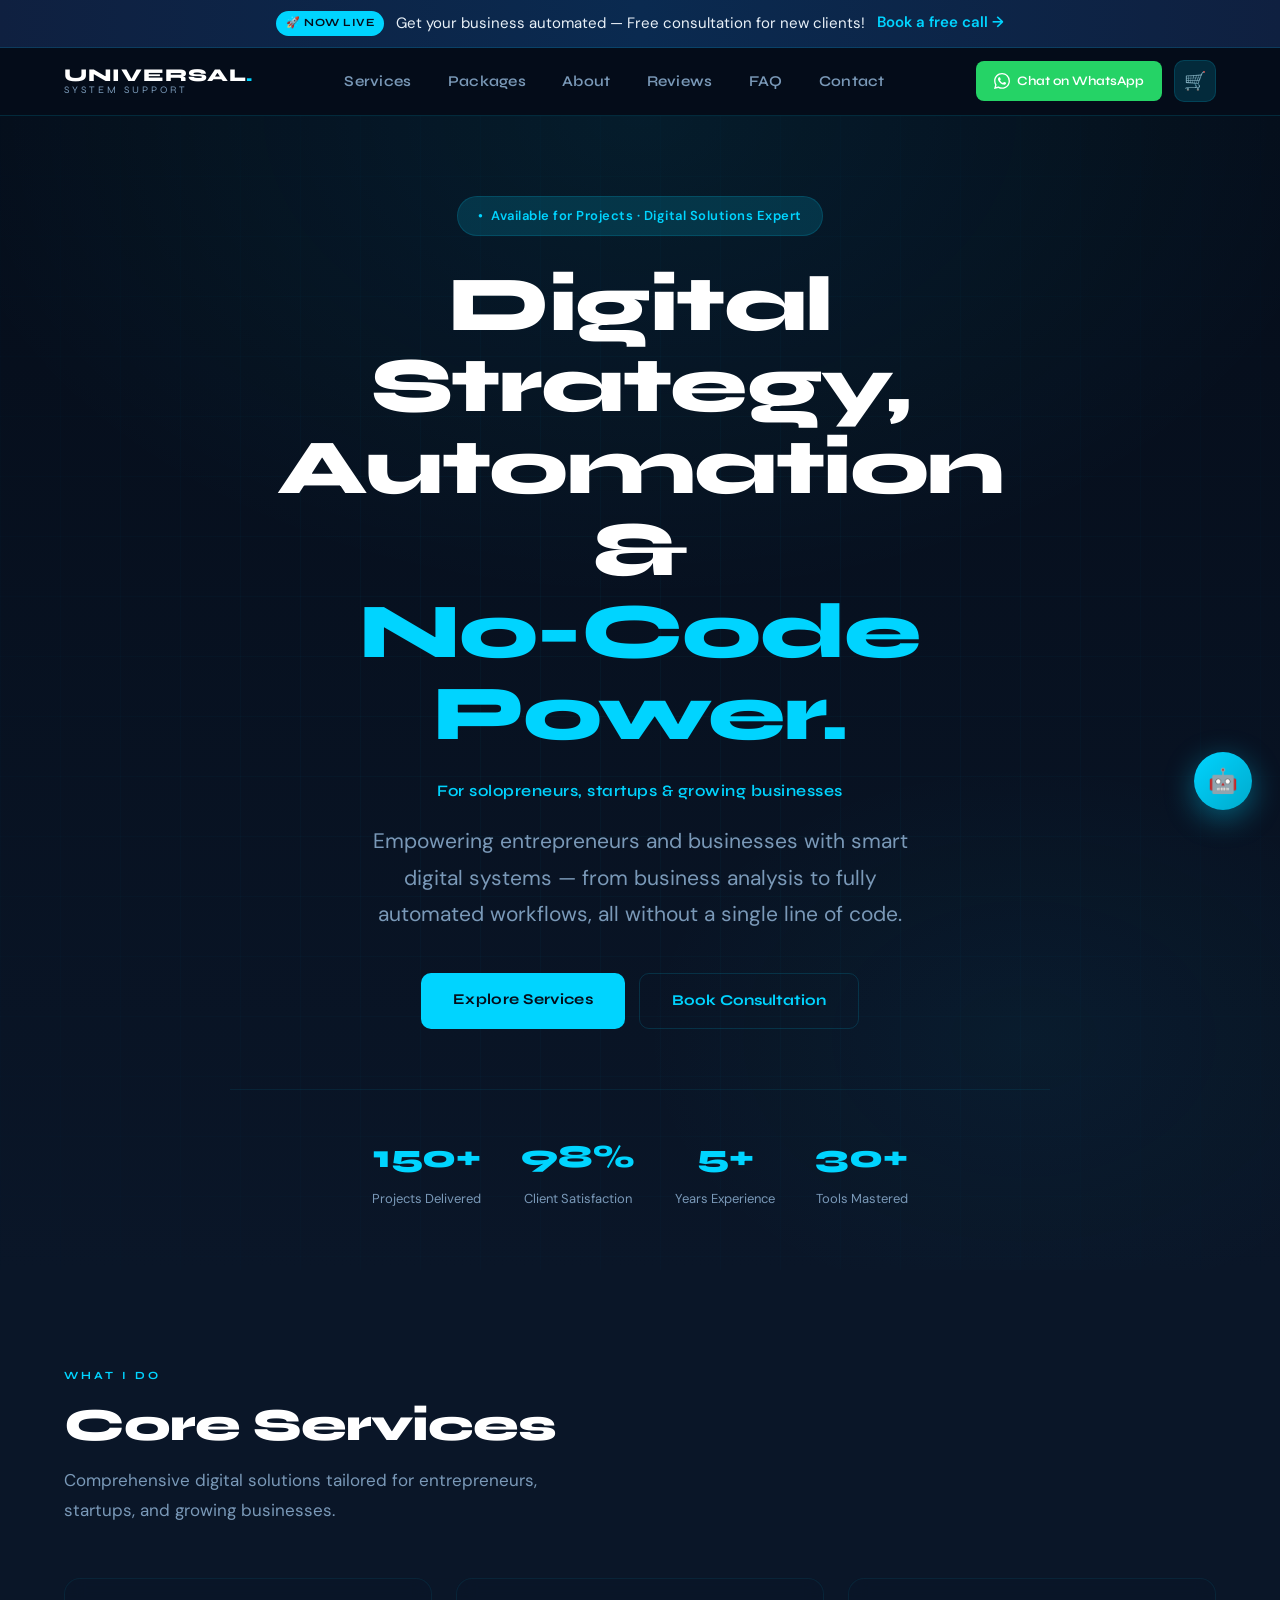
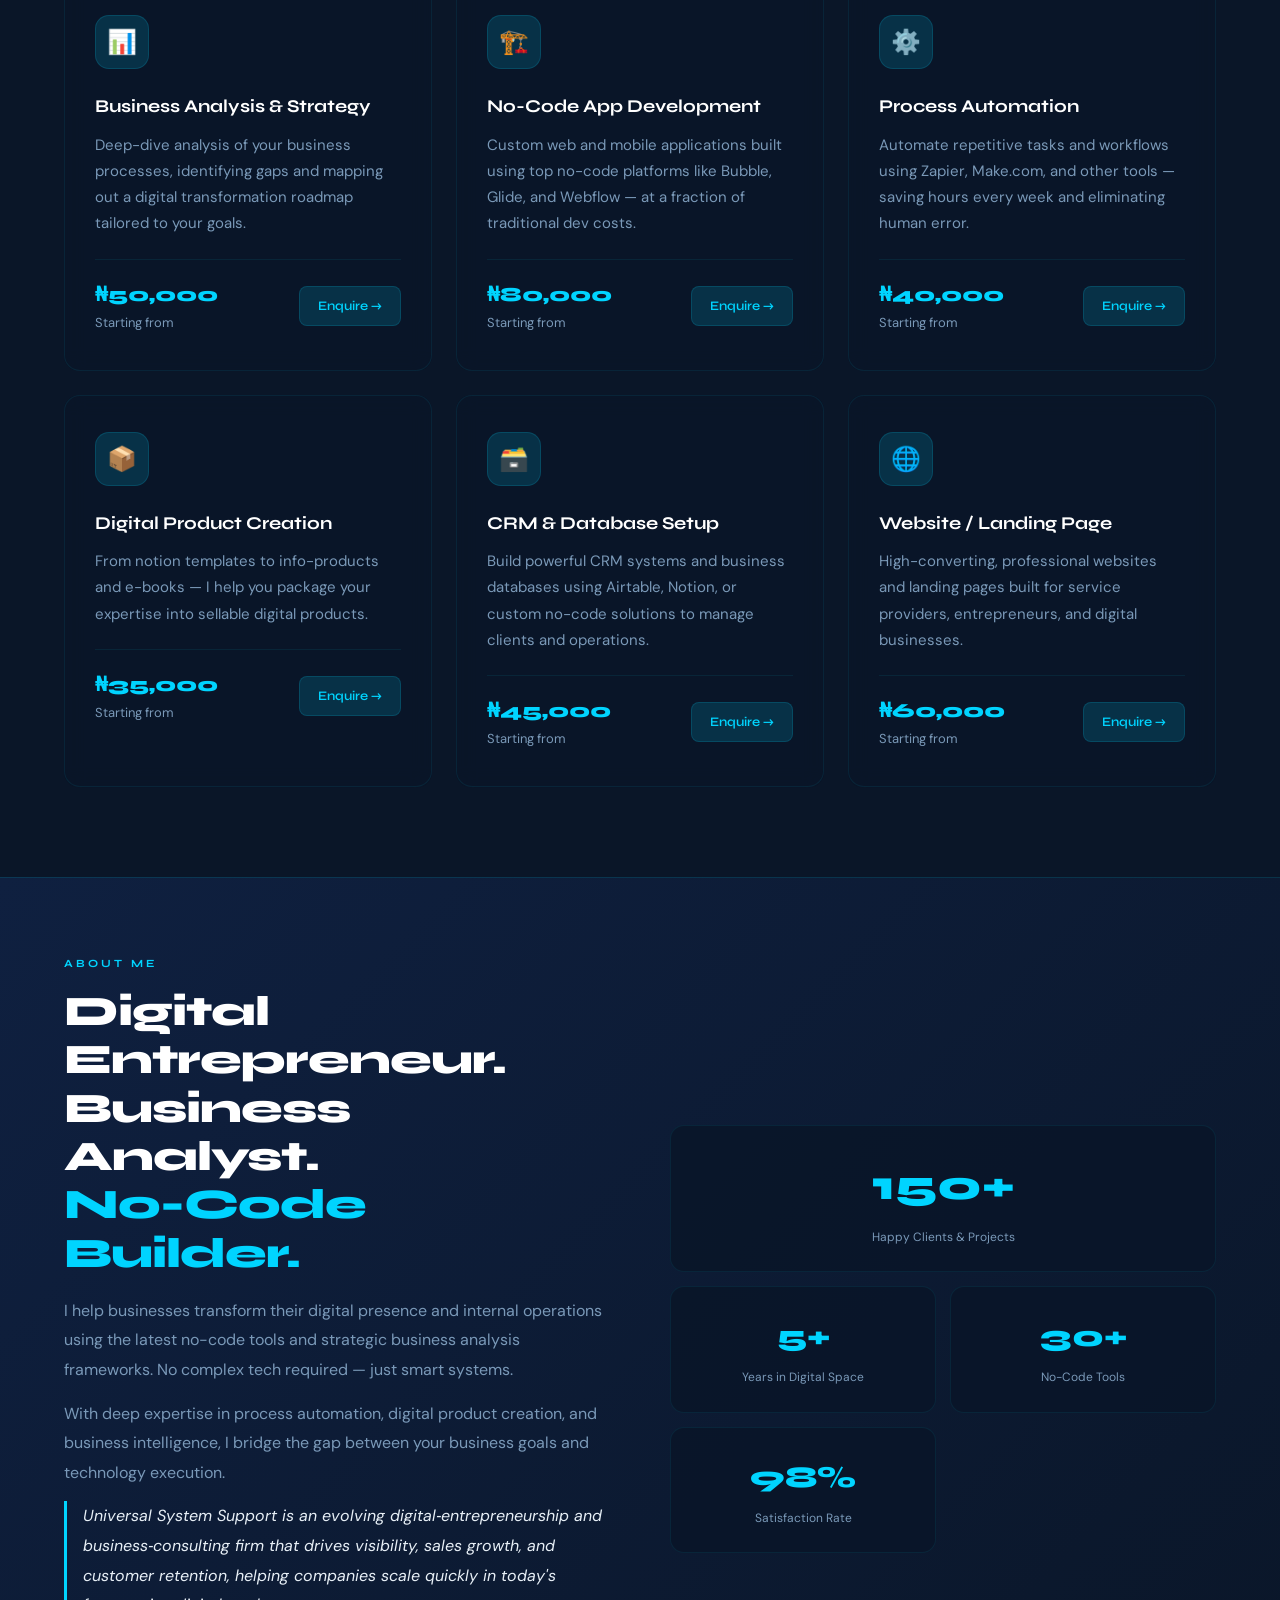
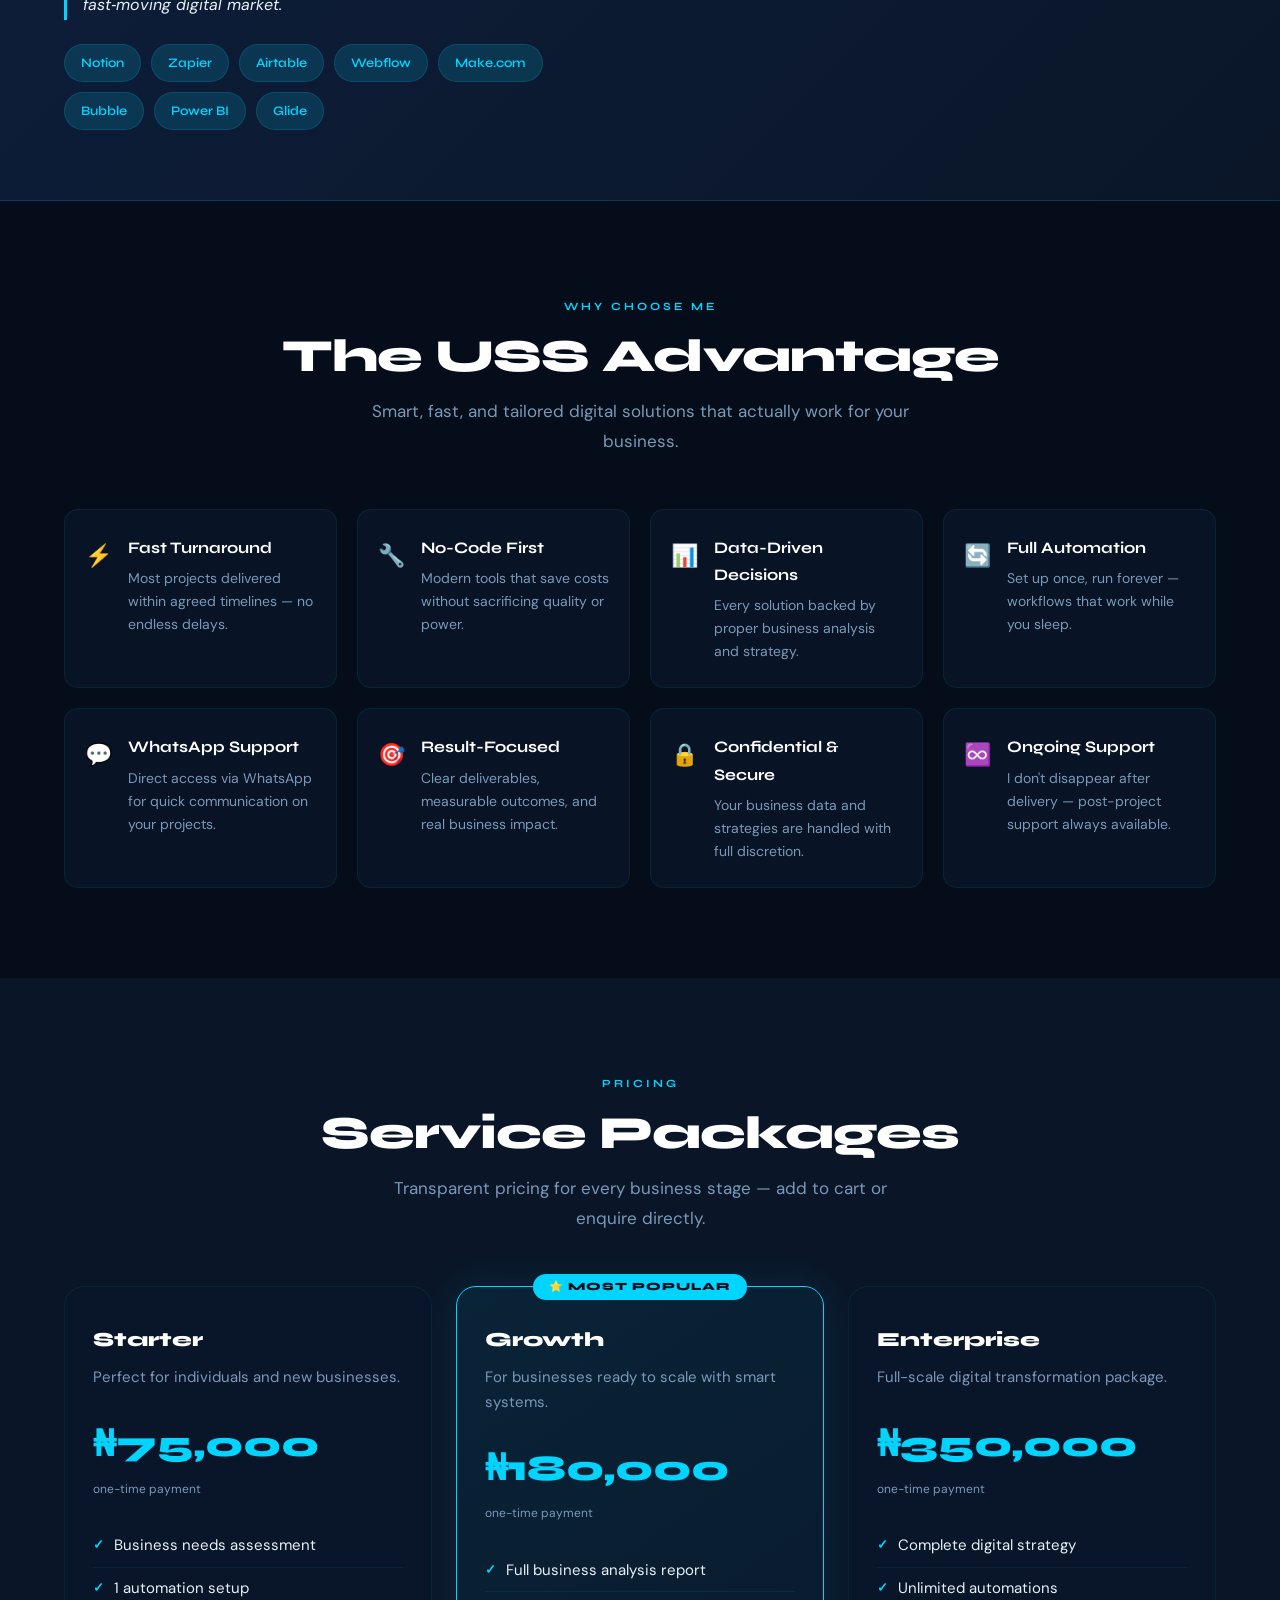
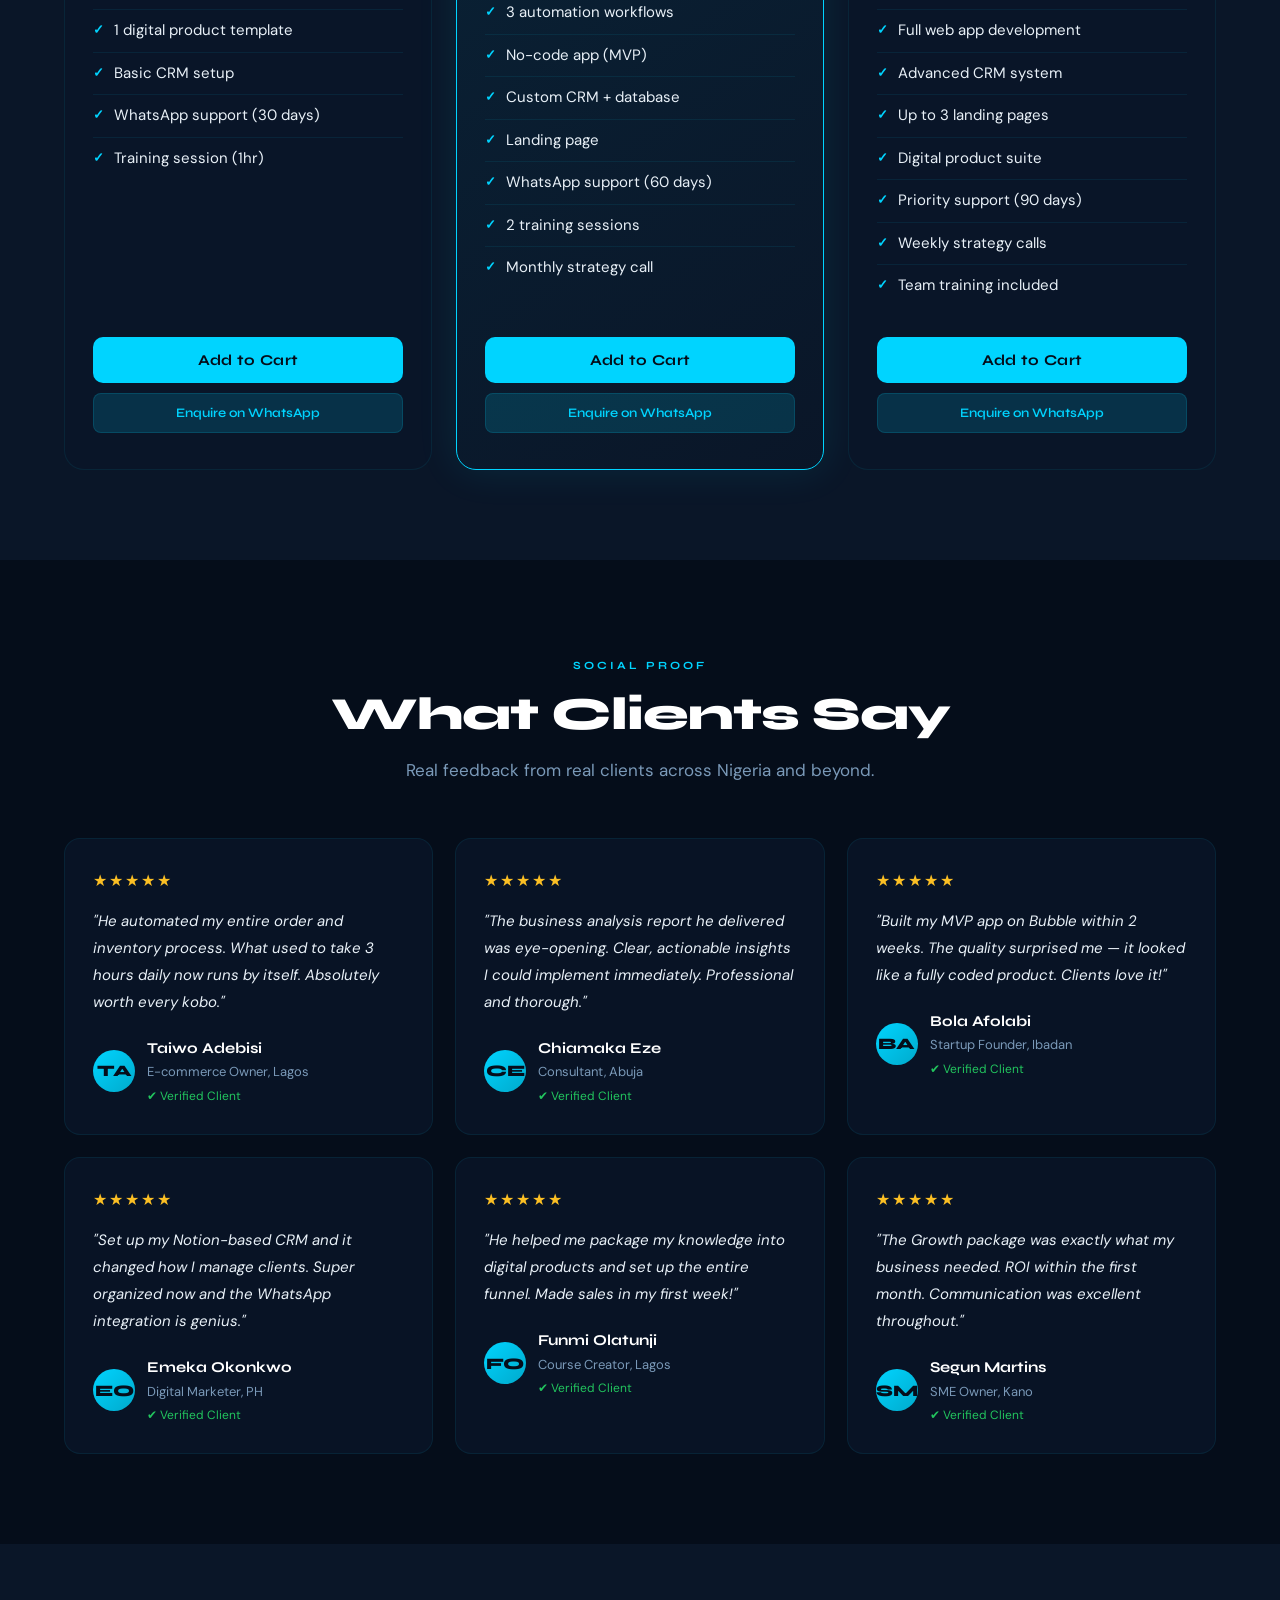
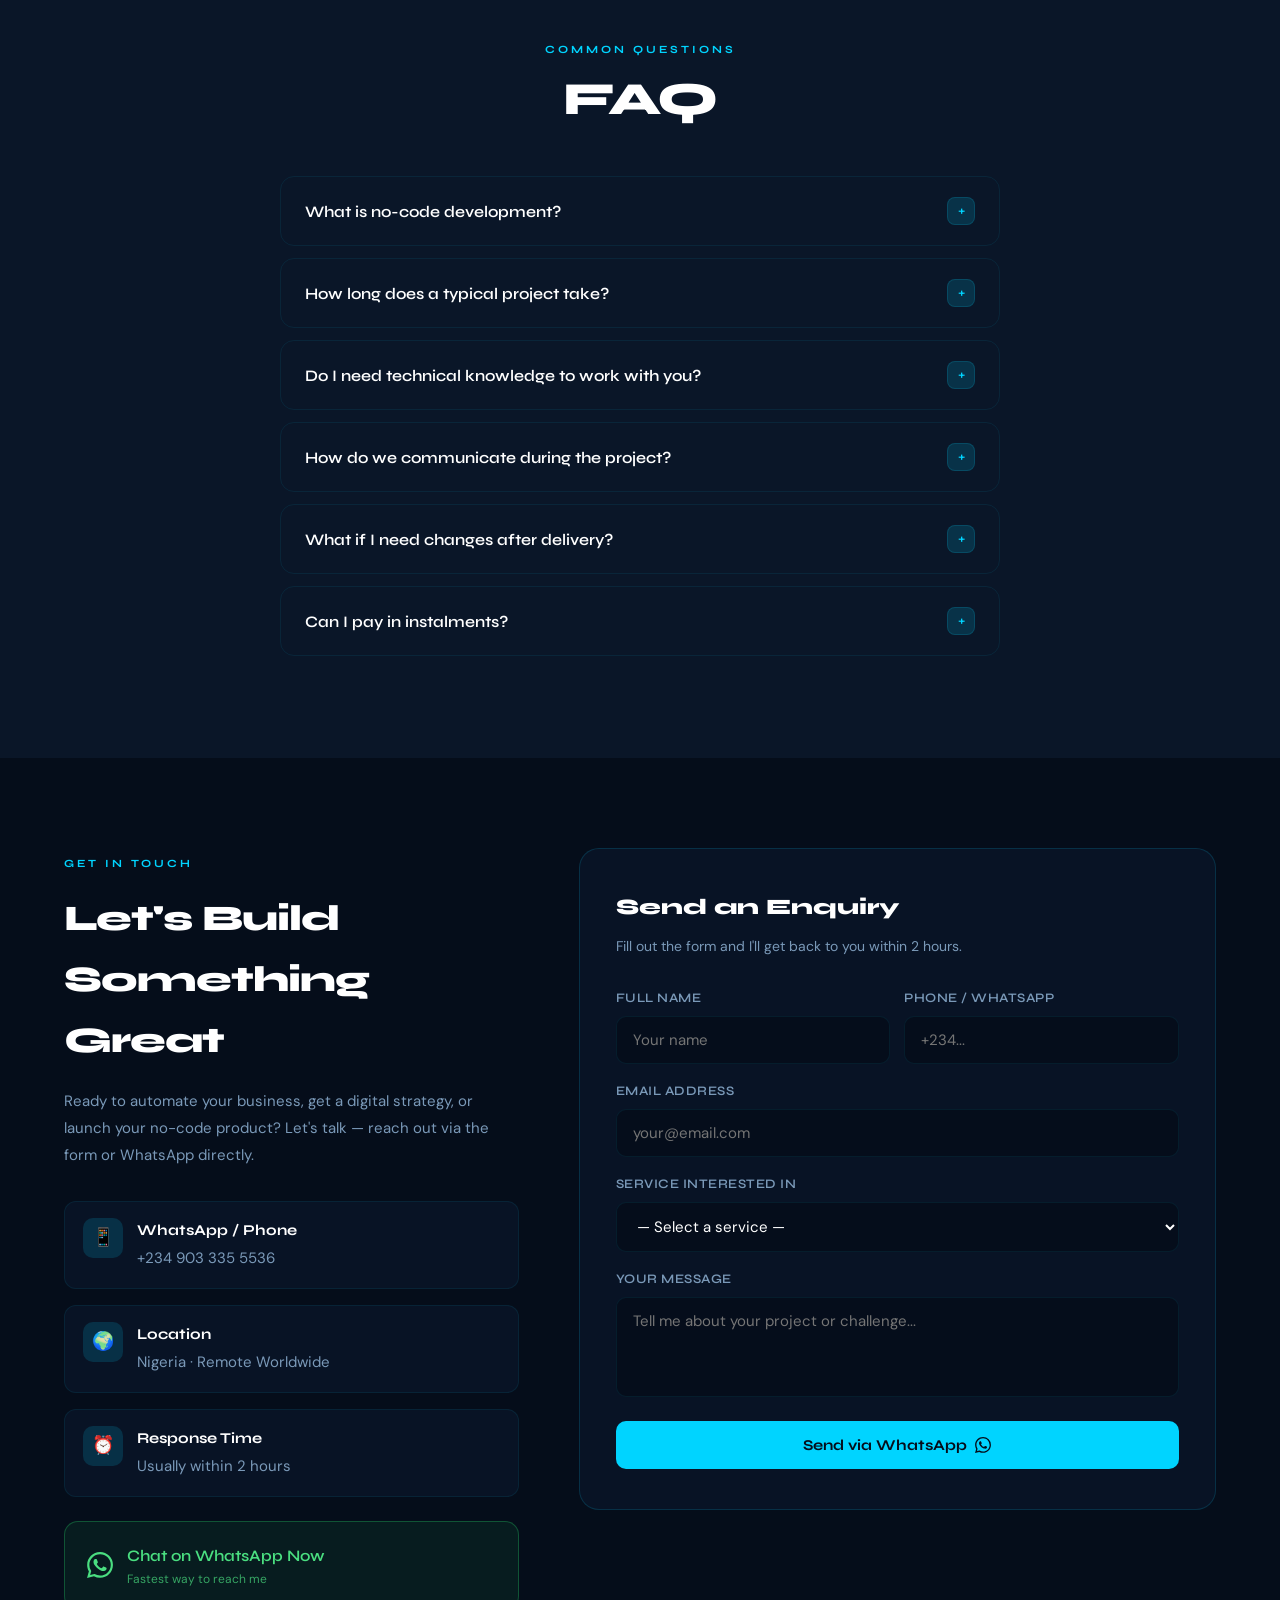
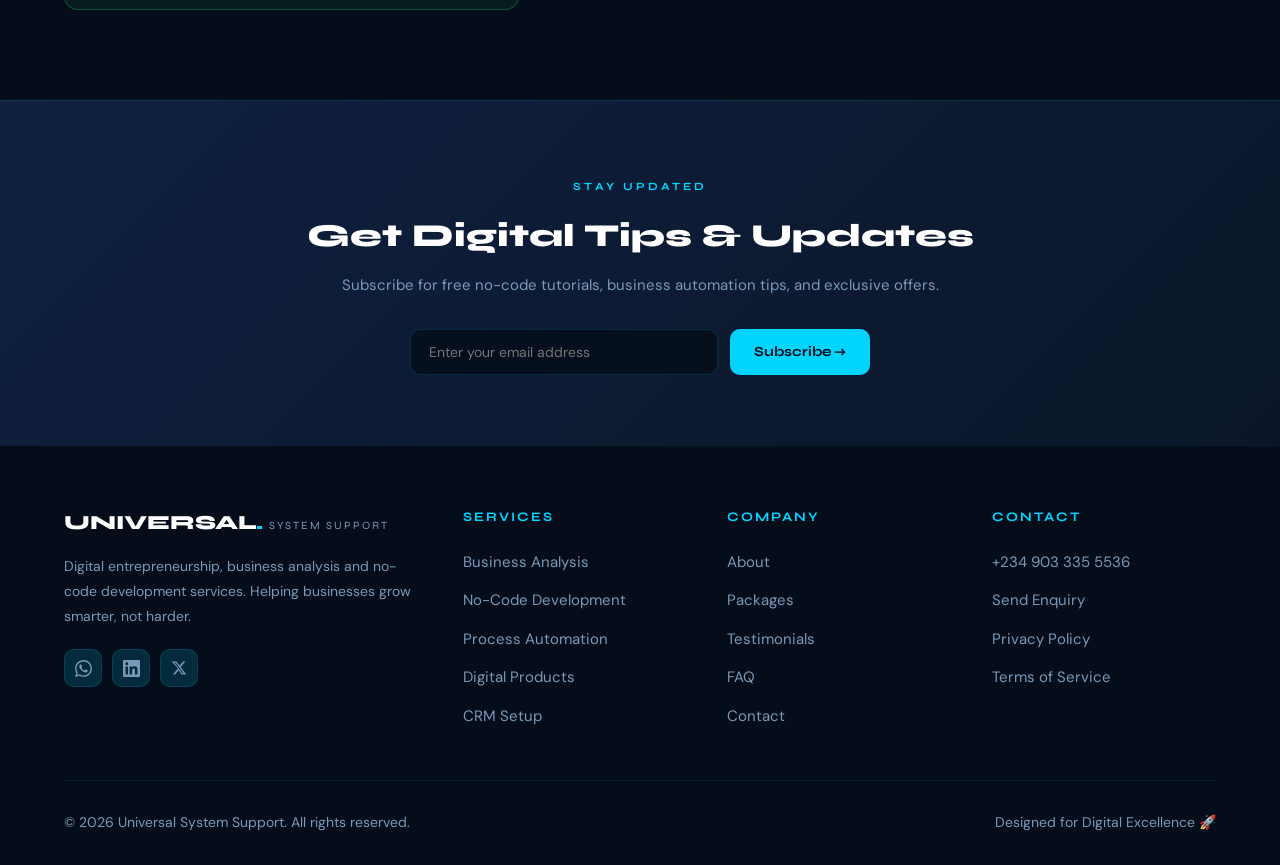
==== commit e4db1538: "Add files via upload" ====
--- a/index.html
+++ b/index.html
@@ -1269,6 +1269,7 @@
   <div class="hero-content">
     <div class="hero-badge">Available for Projects · Digital Solutions Expert</div>
     <h1>Digital Strategy,<br/>Automation &<br/><em>No-Code Power.</em></h1>
+    <p style="font-size:clamp(13px,2vw,16px);color:var(--cyan);font-family:var(--font-head);font-weight:600;letter-spacing:.5px;margin-bottom:18px;opacity:.85;">For solopreneurs, startups & growing businesses</p>
     <p>Empowering entrepreneurs and businesses with smart digital systems — from business analysis to fully automated workflows, all without a single line of code.</p>
     <div class="hero-btns">
       <a href="#services" class="btn-primary">Explore Services</a>
@@ -1874,7 +1875,6 @@
       method: 'POST',
       headers: {
         'content-type': 'application/json',
-        'x-api-key': '',
         'anthropic-version': '2023-06-01',
         'anthropic-dangerous-direct-browser-access': 'true'
       },
@@ -1890,28 +1890,68 @@
     return d.content?.find(b => b.type === 'text')?.text;
   };
 
-  // Method 2: Fallback — rule-based smart replies
+  // Method 2: Expanded smart fallback covering all conversation types
   const smartReply = (q) => {
-    const t = q.toLowerCase();
-    if (t.match(/price|cost|how much|package|starter|growth|enterprise/))
-      return "Our packages start at ₦75,000 (Starter), ₦180,000 (Growth), and ₦350,000 (Enterprise). Individual services start from ₦35,000. Chat on WhatsApp for a custom quote! 📲";
-    if (t.match(/service|offer|do you|what can/))
-      return "We offer Business Analysis, No-Code App Development, Process Automation, Digital Products, CRM Setup, and Website/Landing Pages. Which interests you most?";
-    if (t.match(/contact|reach|whatsapp|call|phone/))
-      return "You can reach us directly on WhatsApp: +2349033355536. We typically respond within 2 hours! 😊";
-    if (t.match(/start|begin|get started|how do i/))
-      return "Getting started is easy! Browse our packages above, add one to cart, or click any 'Enquire' button to send us a message on WhatsApp. We'll take it from there!";
-    if (t.match(/time|how long|deliver|turnaround/))
-      return "Simple automations take 3–7 days. Apps and websites take 1–3 weeks. Full packages take 2–6 weeks. We always agree on a timeline before starting.";
-    if (t.match(/pay|payment|instalment|deposit/))
-      return "We accept 50% deposit upfront and 50% on delivery. Instalment plans are also available for larger packages. We're flexible! 💳";
-    if (t.match(/no.?code|bubble|notion|zapier|airtable|webflow/))
-      return "Yes! We use top no-code tools including Bubble, Webflow, Notion, Zapier, Make.com, Airtable, Glide, and Power BI — delivering powerful solutions without traditional coding costs.";
-    if (t.match(/online|working|available/))
-      return "Yes, we're available! Response time is within 2 hours on WhatsApp: +2349033355536. Feel free to send any question! 🟢";
-    if (t.match(/hello|hi|hey|good/))
-      return "Hello! 👋 Welcome to Universal System Support. I'm here to help you with information about our services, pricing, and how to get started. What can I help you with?";
-    return "Great question! For the most accurate and detailed answer, please reach us on WhatsApp: +2349033355536. We respond within 2 hours and love helping businesses grow! 🚀";
+    const t = q.toLowerCase().trim();
+
+    // Greetings & small talk
+    if (t.match(/^(hi|hello|hey|good morning|good afternoon|good evening|howdy|sup|what'?s up|yo)\b/))
+      return "Hello! 👋 Welcome to Universal System Support! I'm your AI assistant. Whether you need help with business analysis, automation, no-code apps, or digital strategy — we've got you covered. What can I help you with today?";
+    if (t.match(/how are you|how are u|how r u|you good|you okay/))
+      return "I'm doing great, thank you for asking! 😊 I'm here and ready to help you with anything about Universal System Support — our services, pricing, or how we can grow your business. What's on your mind?";
+    if (t.match(/what('?s| is) your name|who are you|what are you/))
+      return "I'm the USS AI Assistant — the virtual support agent for Universal System Support! I'm here to answer your questions about our services, pricing, packages, and how we can help your business thrive. 🤖";
+    if (t.match(/thank(s| you)|appreciate|great|awesome|perfect|wonderful|nice/))
+      return "You're very welcome! 😊 It's always a pleasure helping. Is there anything else you'd like to know about our services or packages?";
+    if (t.match(/bye|goodbye|see you|take care|later/))
+      return "Goodbye! 👋 It was great chatting with you. Don't hesitate to reach out anytime — we're always here. You can also chat with us on WhatsApp: +2349033355536 🚀";
+    if (t.match(/ok|okay|alright|got it|i see|understood|cool|nice one/))
+      return "Great! 😊 Feel free to ask anything else — I'm here to help. You can also reach us directly on WhatsApp: +2349033355536 for faster support.";
+
+    // Business & services
+    if (t.match(/price|cost|how much|charge|fee|rate|afford/))
+      return "Our individual services start from ₦35,000 and our packages are: 📦 Starter – ₦75,000 | 📈 Growth – ₦180,000 | 🏢 Enterprise – ₦350,000. All are one-time payments with instalment options available. Which interests you?";
+    if (t.match(/package|starter|growth|enterprise|bundle|plan/))
+      return "We have 3 packages: 🟢 Starter (₦75,000) — great for new businesses. 🔵 Growth (₦180,000) — our most popular, perfect for scaling. 🟣 Enterprise (₦350,000) — full digital transformation. Which stage is your business at?";
+    if (t.match(/service|offer|what do you do|what can you|speciali/))
+      return "We offer 6 core services: 📊 Business Analysis, 🏗️ No-Code App Development, ⚙️ Process Automation, 📦 Digital Products, 🗃️ CRM Setup, and 🌐 Websites/Landing Pages. Which area interests you most?";
+    if (t.match(/automat|workflow|zapier|make\.com|integrat/))
+      return "Our Process Automation service (from ₦40,000) uses tools like Zapier, Make.com, and more to automate repetitive tasks — saving you hours every week. Would you like to know more?";
+    if (t.match(/app|no.?code|bubble|glide|webflow|build|develop/))
+      return "Our No-Code App Development (from ₦80,000) delivers full web or mobile apps using Bubble, Glide, Webflow and more — at a fraction of traditional dev costs. Fast, powerful, and easy to manage.";
+    if (t.match(/website|landing page|web design|page/))
+      return "We build high-converting websites and landing pages from ₦60,000 — designed for service businesses and digital entrepreneurs like you. Fully mobile-responsive and professionally designed! 🌐";
+    if (t.match(/crm|database|airtable|notion|manage client/))
+      return "Our CRM & Database Setup (from ₦45,000) uses Airtable, Notion, or custom no-code tools to build you a powerful client management system. Stay organised and never lose a lead again! 🗃️";
+    if (t.match(/digital product|ebook|template|course|info.?product/))
+      return "We help you package your expertise into sellable digital products — templates, e-books, mini-courses and more, starting from ₦35,000. It's one of the fastest ways to create passive income! 📦";
+    if (t.match(/business anal|strategy|consult|roadmap|process/))
+      return "Our Business Analysis & Strategy service (from ₦50,000) gives you a clear digital transformation roadmap — identifying gaps and opportunities in your current processes. A great starting point!";
+
+    // About & trust
+    if (t.match(/who is|about you|about uss|universal system|tell me about/))
+      return "Universal System Support is a digital-entrepreneurship and business-consulting firm helping businesses drive visibility, sales growth, and customer retention through smart no-code systems and strategy. 🚀 Based in Nigeria, serving clients worldwide.";
+    if (t.match(/trust|legit|real|genuine|scam|proof|review|testimonial/))
+      return "Great question! We have 150+ happy clients across Nigeria with a 98% satisfaction rate. You can scroll up to read real client testimonials on this page. You can also check our LinkedIn for professional background. We always do 50% upfront so the risk is minimal! ✅";
+    if (t.match(/experience|years|background|qualification|expert/))
+      return "We have 5+ years in the digital space, 150+ projects delivered, and expertise in 30+ no-code tools. Our founder is a Digital Entrepreneur, Business Analyst, and No-Code Programmer with hands-on industry experience. 💼";
+
+    // Process & logistics
+    if (t.match(/how.*work|process|step|procedure|start.*work|next step/))
+      return "Here's how we work: 1️⃣ You reach out via WhatsApp or the enquiry form. 2️⃣ We have a discovery call to understand your needs. 3️⃣ We agree on scope & timeline. 4️⃣ 50% deposit to begin. 5️⃣ We build & deliver. 6️⃣ Final payment + handover with training!";
+    if (t.match(/time|how long|deliver|turnaround|duration|when/))
+      return "⏱️ Timelines: Simple automations = 3–7 days. Apps & websites = 1–3 weeks. Full packages = 2–6 weeks. We always agree on a timeline before starting, and we don't disappear after delivery!";
+    if (t.match(/pay|payment|instalment|deposit|transfer|bank|naira/))
+      return "We accept 50% deposit upfront and 50% on delivery. Instalment plans are available for larger packages. Payment is via bank transfer. We're flexible and always put the work in before final payment. 💳";
+    if (t.match(/support|after.*deliver|maintain|update|post.*project/))
+      return "We don't disappear after delivery! Every package includes a dedicated support period — Starter (30 days), Growth (60 days), Enterprise (90 days). We also offer ongoing maintenance plans. 🔧";
+    if (t.match(/contact|reach|whatsapp|call|phone|email|message/))
+      return "You can reach us on: 📱 WhatsApp: +2349033355536 (fastest — reply within 2 hours!) or fill out the enquiry form on this page. We're Nigeria-based but work with clients worldwide. 🌍";
+    if (t.match(/location|where|based|country|nigeria|remote/))
+      return "We're based in Nigeria but work with clients remotely across Africa and worldwide. All our services are deliverable 100% online. 🌍";
+
+    // Default — helpful but not just WhatsApp redirect
+    return "That's a great question! 😊 I'm best equipped to answer questions about our services, pricing, process, and how we help businesses grow digitally. Could you tell me a bit more about what you're looking for? Or feel free to ask about any specific service!";
   };
 
   try {
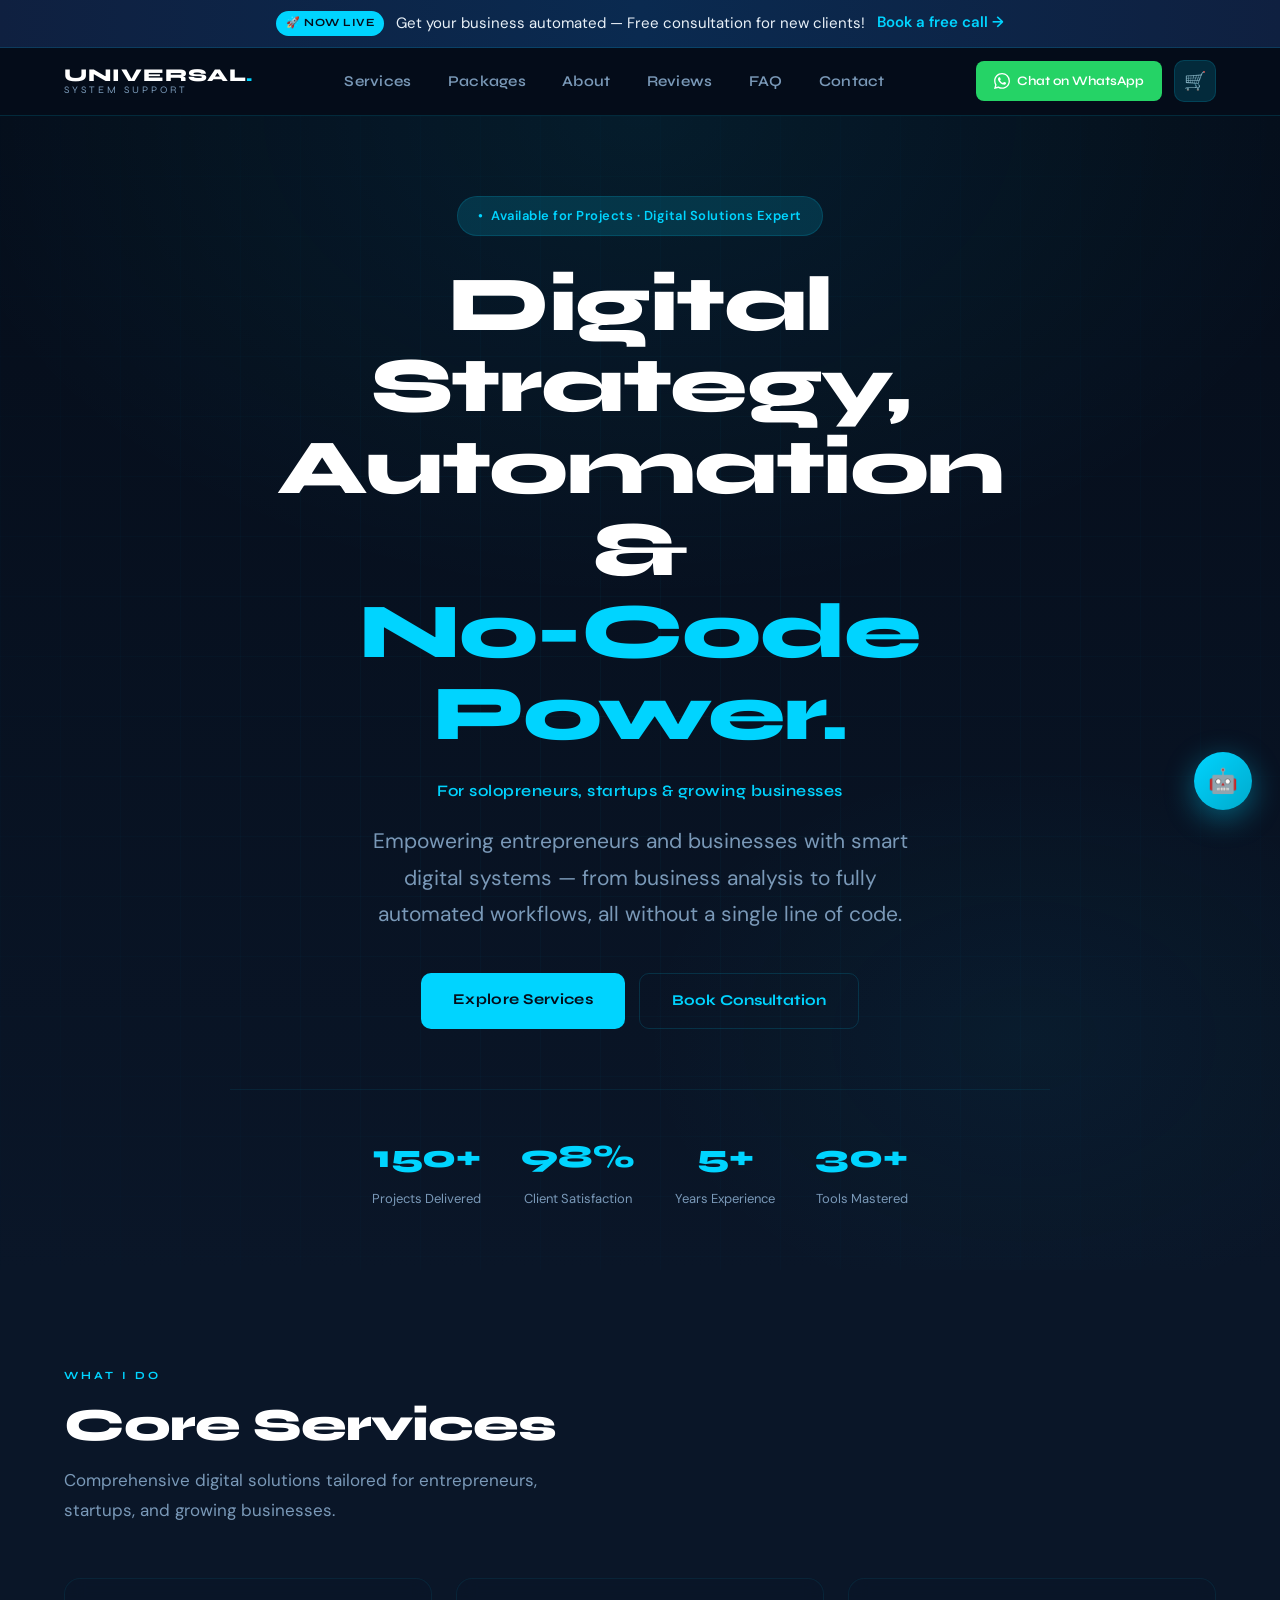
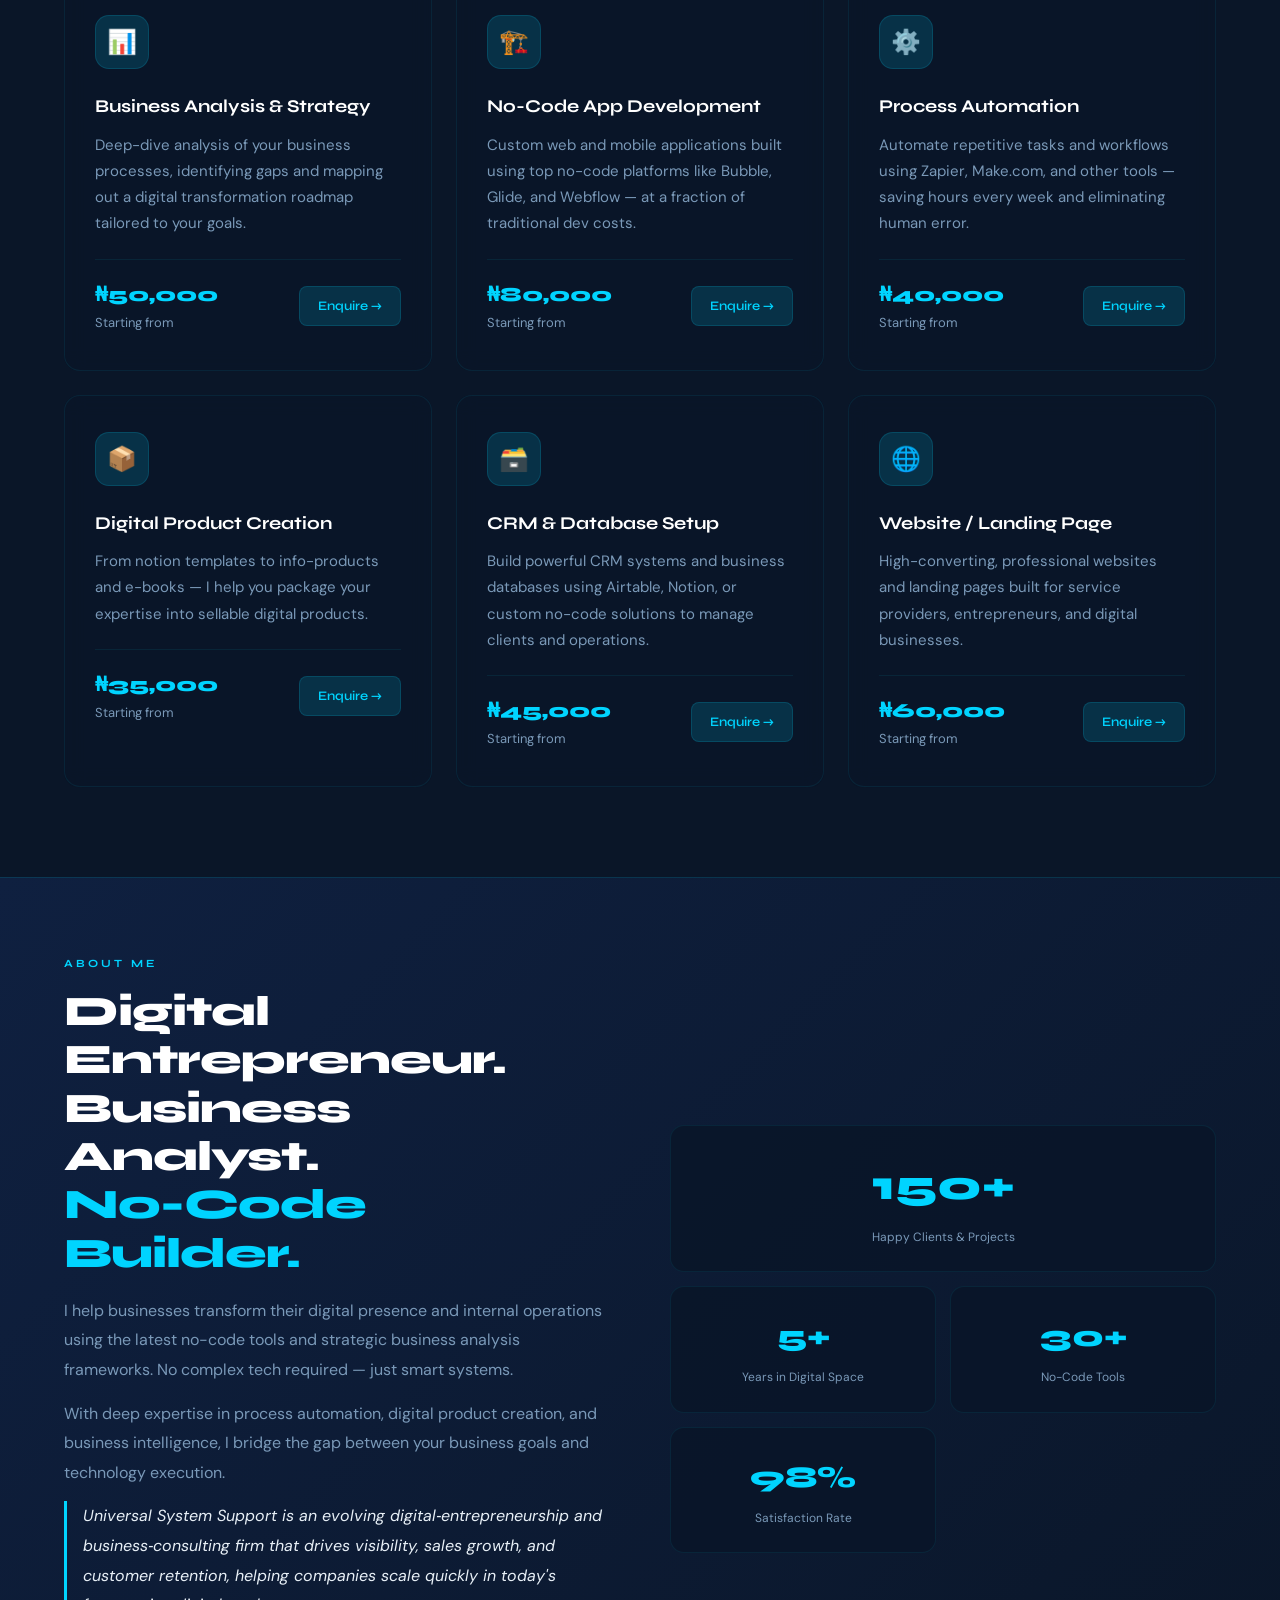
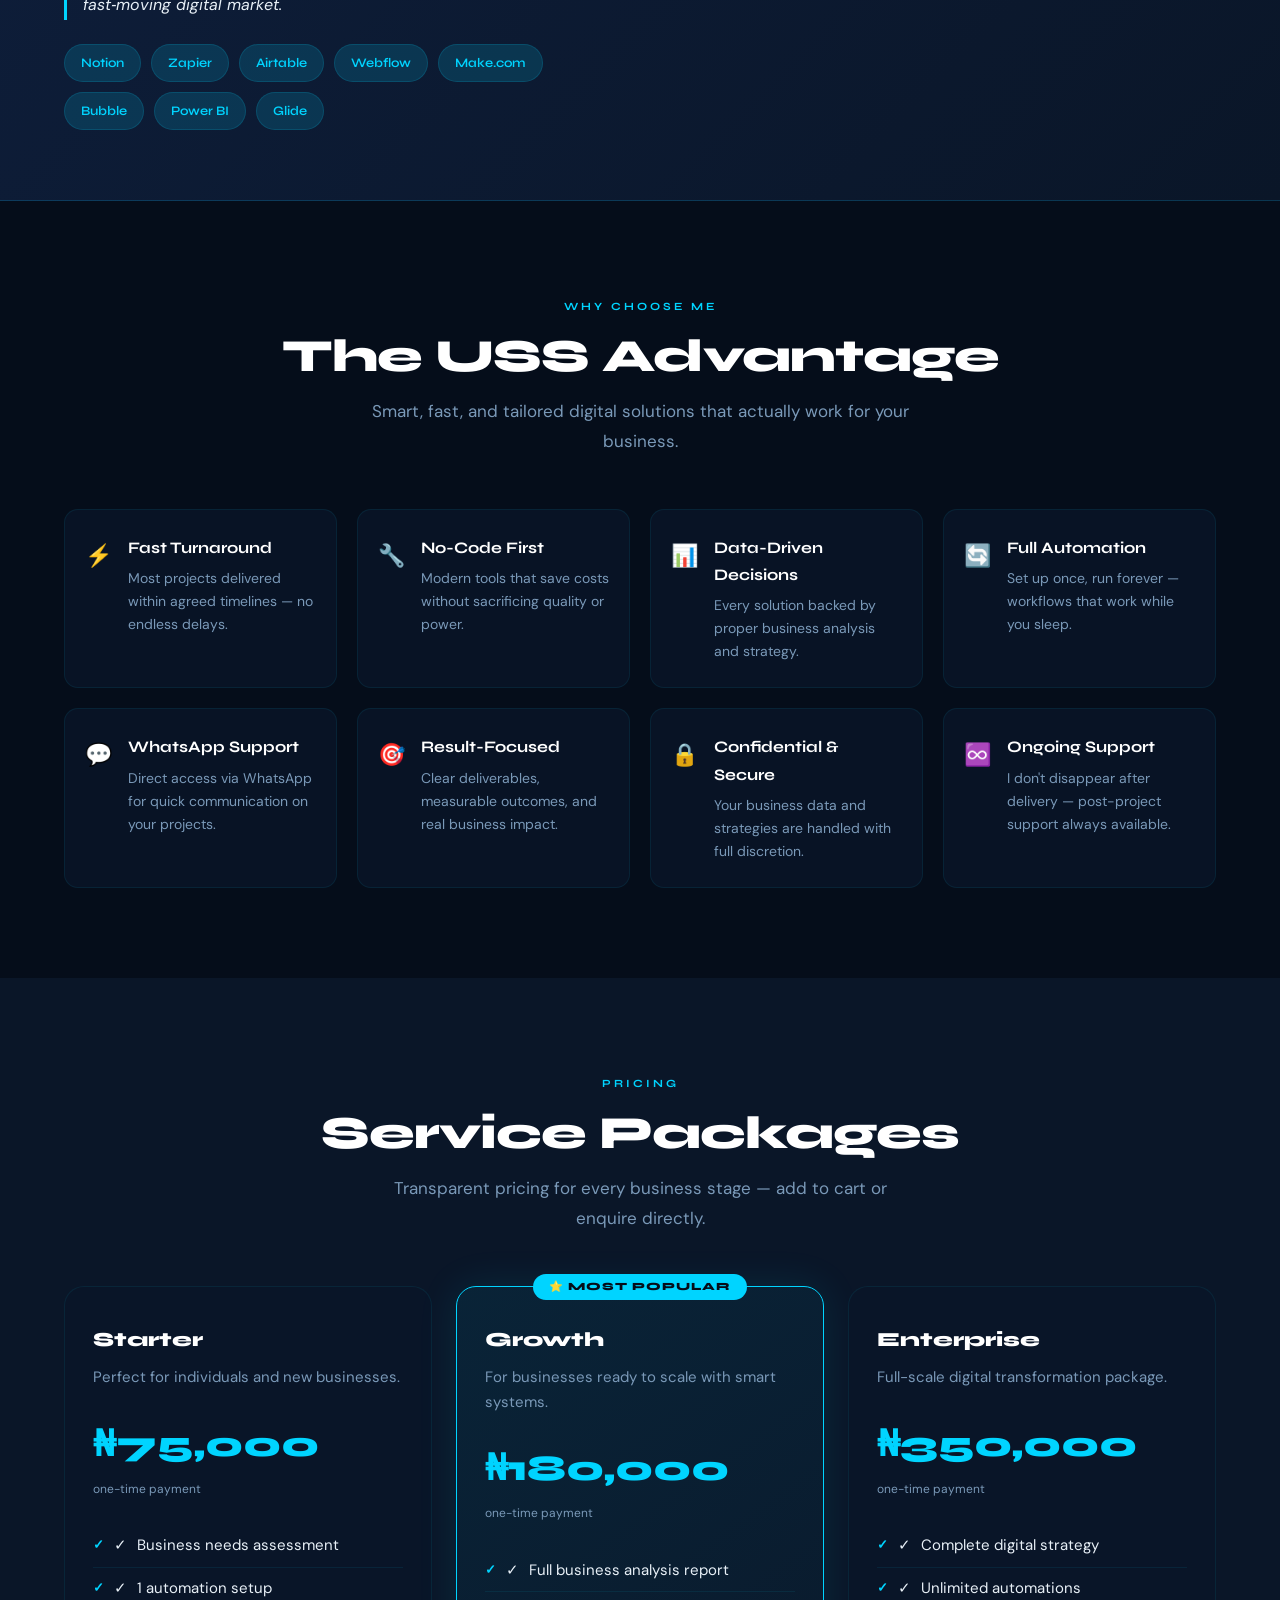
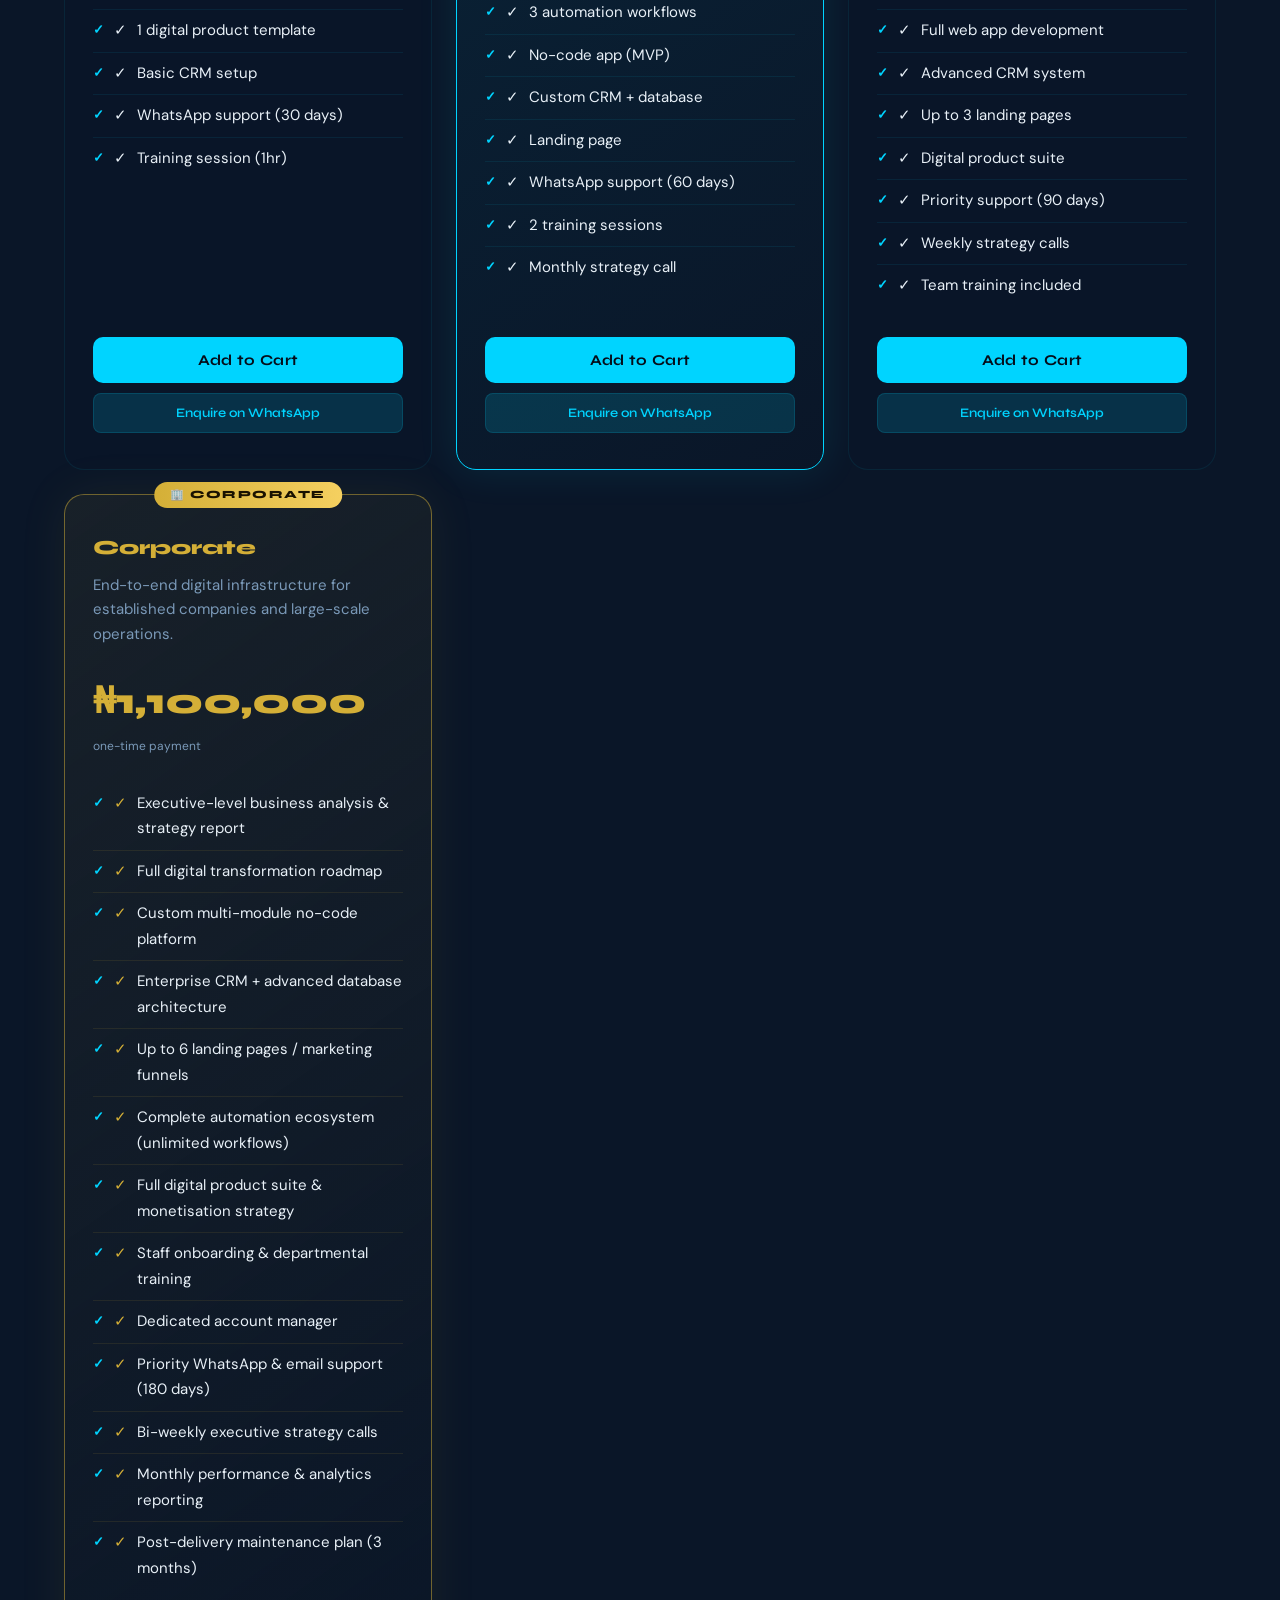
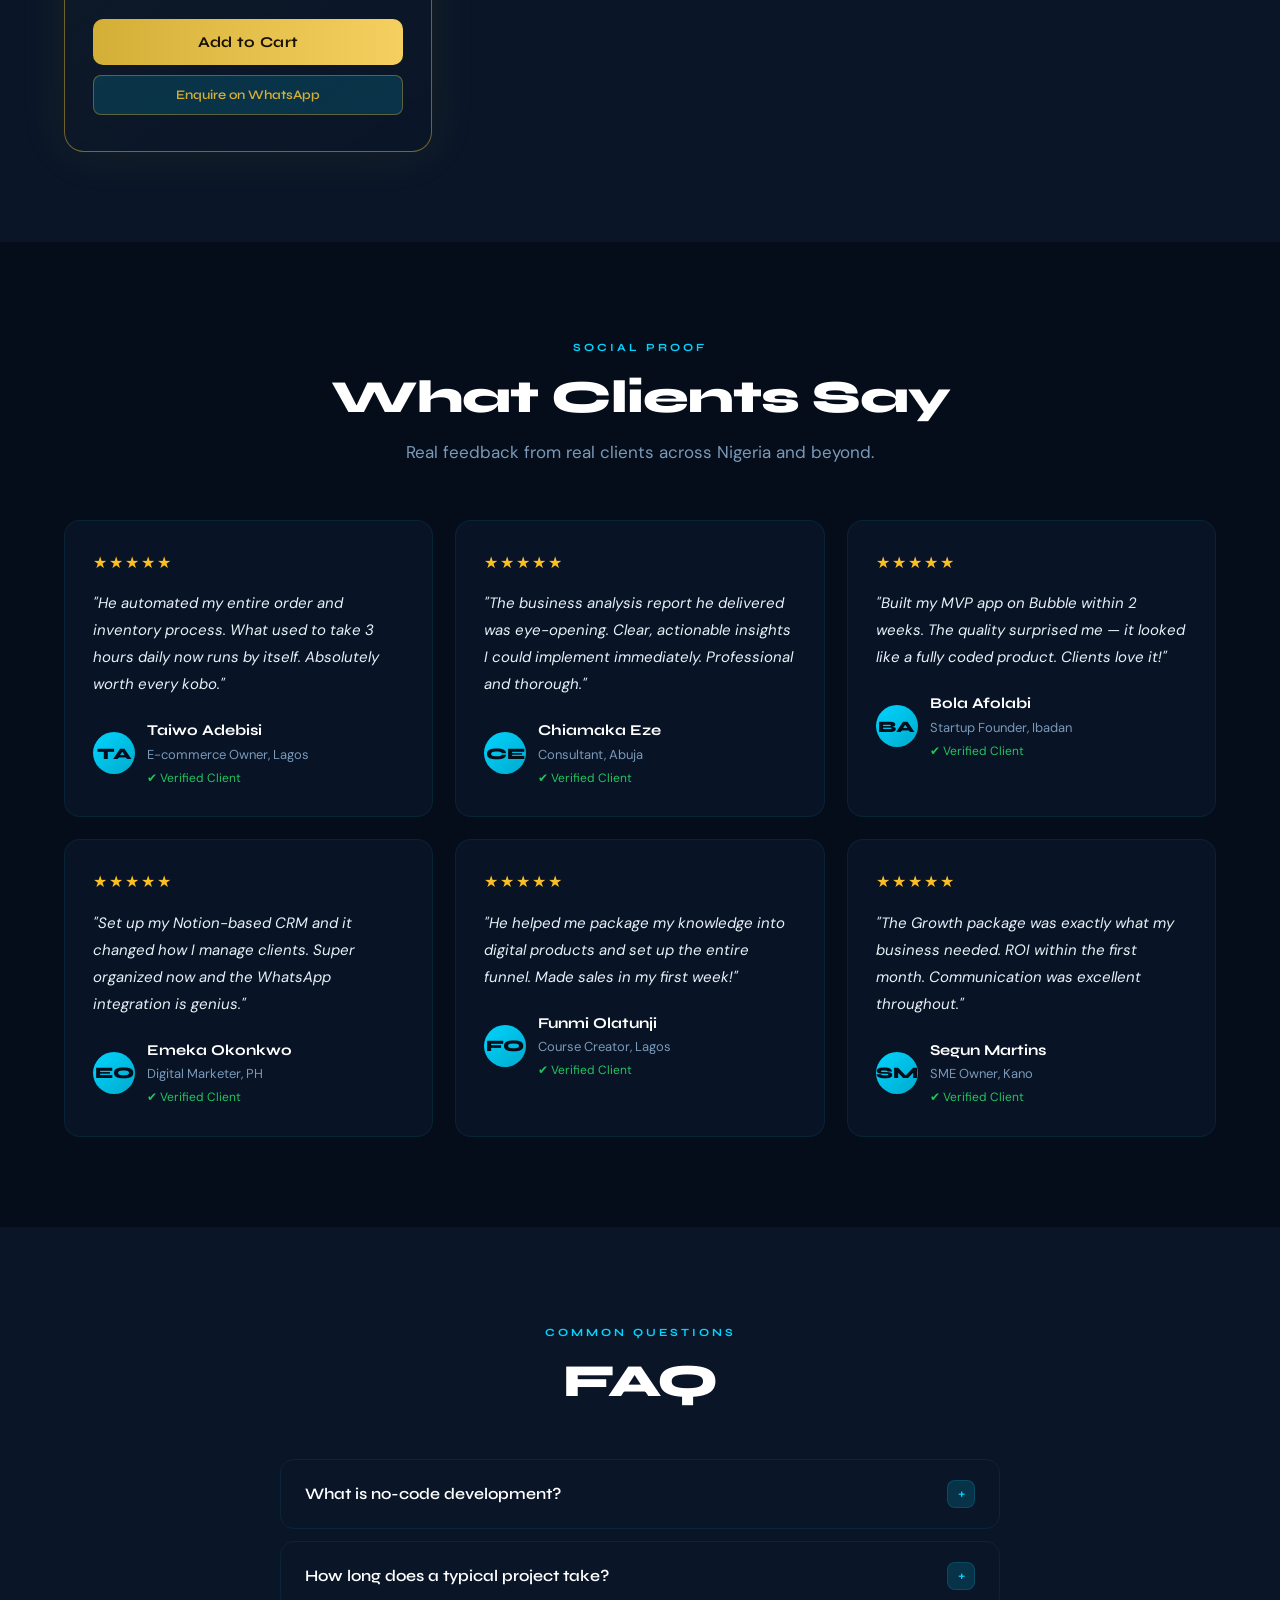
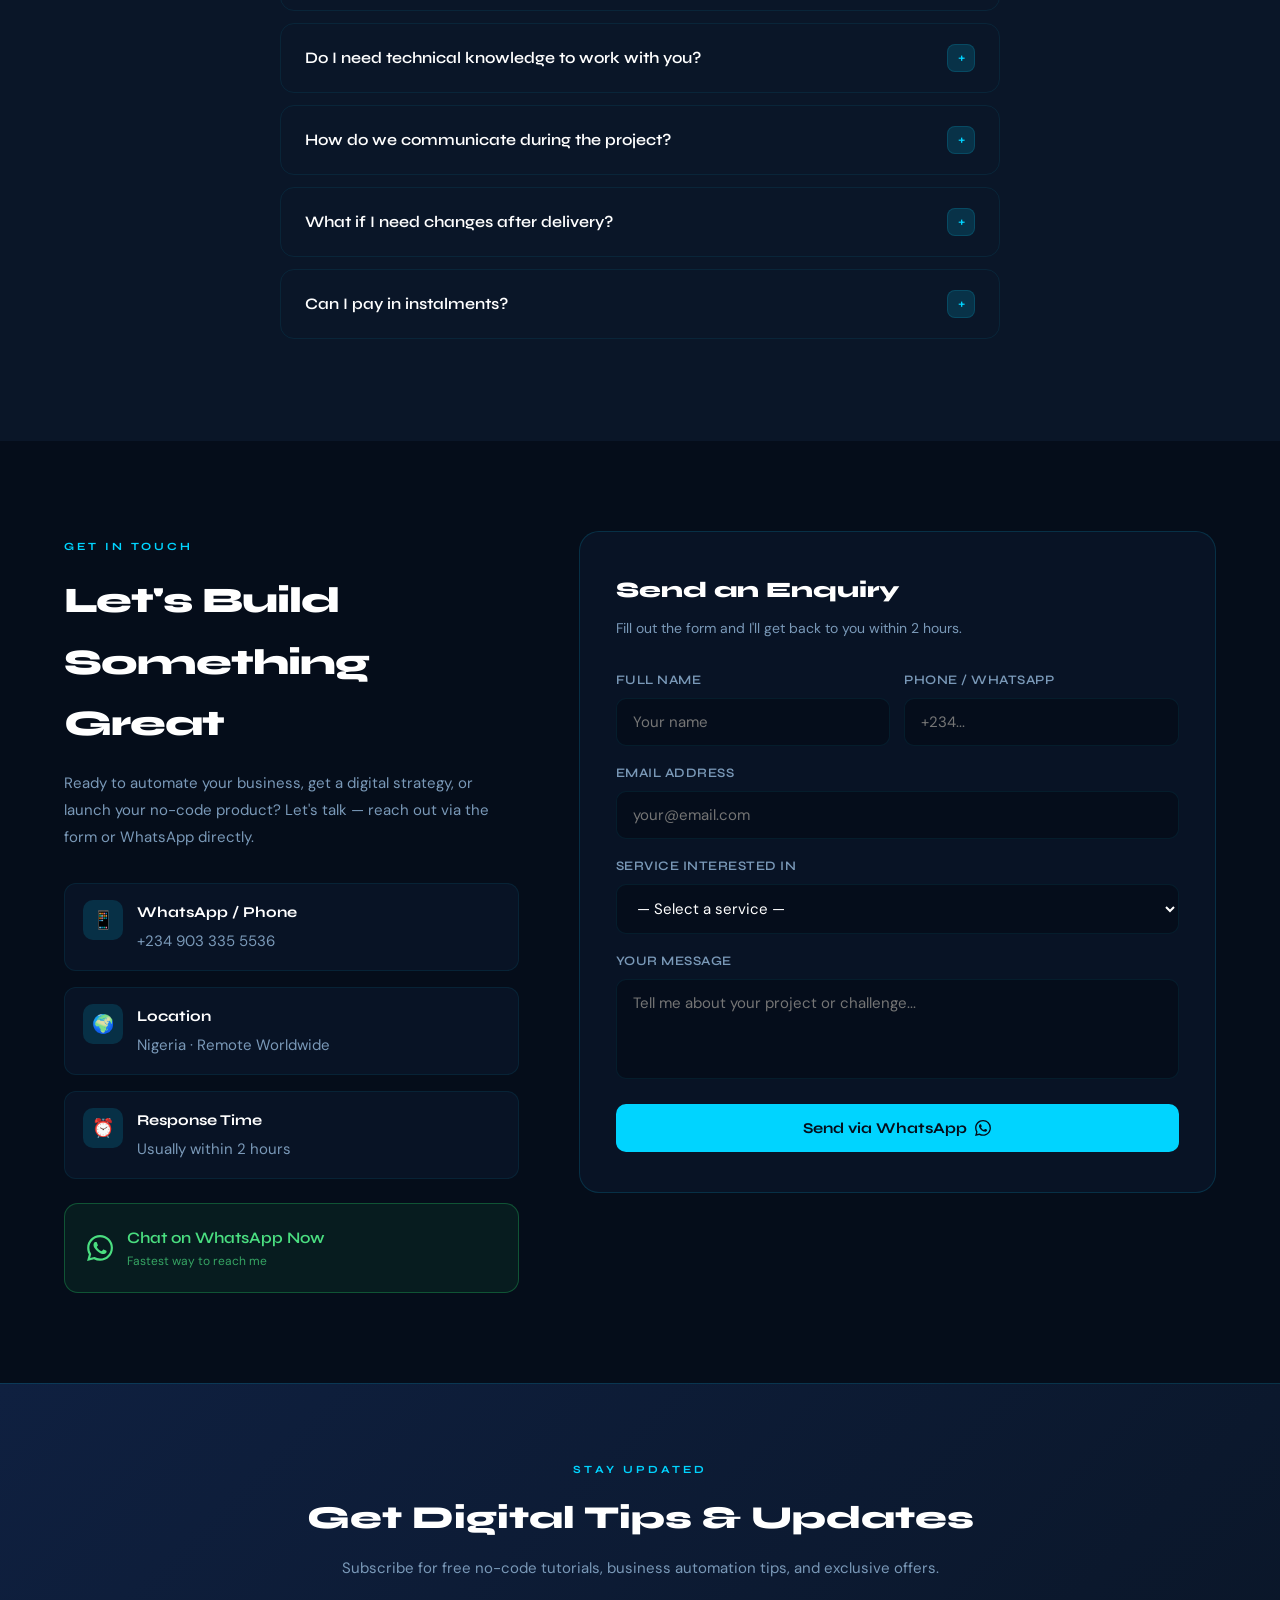
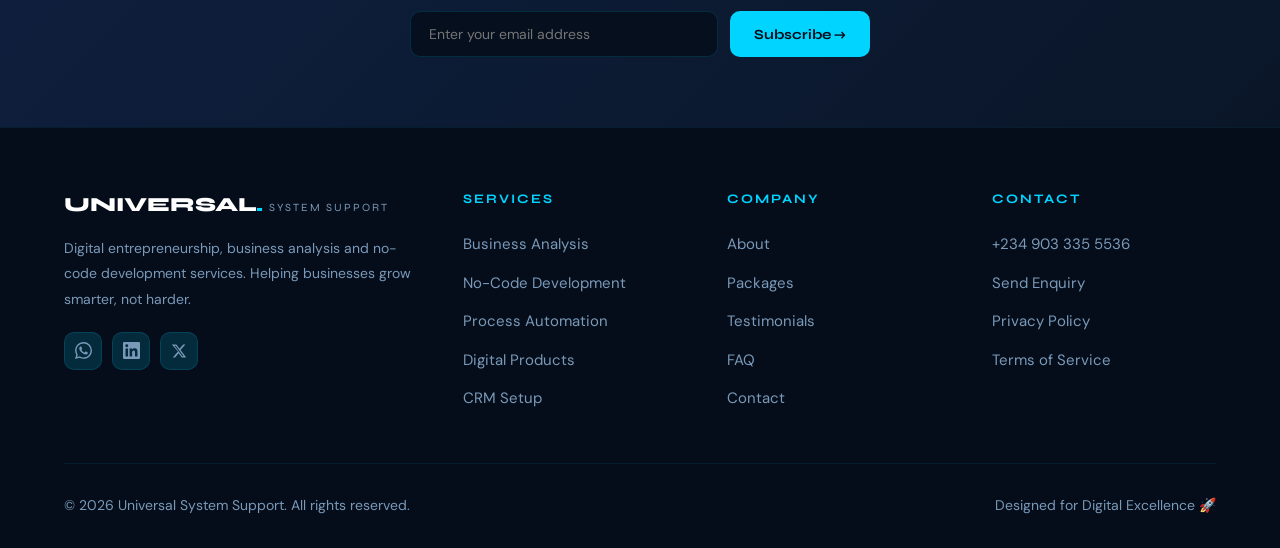
==== commit 80941f75: "Add files via upload" ====
--- a/index.html
+++ b/index.html
@@ -1620,9 +1620,10 @@
 ];
 
 const PACKAGES = [
-  { id: 'p1', title: 'Starter', desc: 'Perfect for individuals and new businesses.', price: 75000, features: ['Business needs assessment', '1 automation setup', '1 digital product template', 'Basic CRM setup', 'WhatsApp support (30 days)', 'Training session (1hr)'], featured: false },
-  { id: 'p2', title: 'Growth', desc: 'For businesses ready to scale with smart systems.', price: 180000, features: ['Full business analysis report', '3 automation workflows', 'No-code app (MVP)', 'Custom CRM + database', 'Landing page', 'WhatsApp support (60 days)', '2 training sessions', 'Monthly strategy call'], featured: true },
-  { id: 'p3', title: 'Enterprise', desc: 'Full-scale digital transformation package.', price: 350000, features: ['Complete digital strategy', 'Unlimited automations', 'Full web app development', 'Advanced CRM system', 'Up to 3 landing pages', 'Digital product suite', 'Priority support (90 days)', 'Weekly strategy calls', 'Team training included'], featured: false },
+  { id: 'p1', title: 'Starter', desc: 'Perfect for individuals and new businesses.', price: 75000, features: ['Business needs assessment', '1 automation setup', '1 digital product template', 'Basic CRM setup', 'WhatsApp support (30 days)', 'Training session (1hr)'], featured: false, badge: null },
+  { id: 'p2', title: 'Growth', desc: 'For businesses ready to scale with smart systems.', price: 180000, features: ['Full business analysis report', '3 automation workflows', 'No-code app (MVP)', 'Custom CRM + database', 'Landing page', 'WhatsApp support (60 days)', '2 training sessions', 'Monthly strategy call'], featured: true, badge: '⭐ MOST POPULAR' },
+  { id: 'p3', title: 'Enterprise', desc: 'Full-scale digital transformation package.', price: 350000, features: ['Complete digital strategy', 'Unlimited automations', 'Full web app development', 'Advanced CRM system', 'Up to 3 landing pages', 'Digital product suite', 'Priority support (90 days)', 'Weekly strategy calls', 'Team training included'], featured: false, badge: null },
+  { id: 'p4', title: 'Corporate', desc: 'End-to-end digital infrastructure for established companies and large-scale operations.', price: 1100000, features: ['Executive-level business analysis & strategy report', 'Full digital transformation roadmap', 'Custom multi-module no-code platform', 'Enterprise CRM + advanced database architecture', 'Up to 6 landing pages / marketing funnels', 'Complete automation ecosystem (unlimited workflows)', 'Full digital product suite & monetisation strategy', 'Staff onboarding & departmental training', 'Dedicated account manager', 'Priority WhatsApp & email support (180 days)', 'Bi-weekly executive strategy calls', 'Monthly performance & analytics reporting', 'Post-delivery maintenance plan (3 months)'], featured: false, badge: '🏢 CORPORATE' },
 ];
 
 const TESTIMONIALS = [
@@ -1673,22 +1674,29 @@
 
 function renderPackages() {
   const grid = document.getElementById('packagesGrid');
-  grid.innerHTML = PACKAGES.map(p => `
-    <div class="pkg-card ${p.featured ? 'featured' : ''} reveal">
-      ${p.featured ? '<div class="pkg-badge">⭐ MOST POPULAR</div>' : ''}
-      <h3>${p.title}</h3>
+  grid.innerHTML = PACKAGES.map(p => {
+    const isCorp = p.id === 'p4';
+    const cardStyle = isCorp ? 'style="border-color:rgba(212,175,55,0.5);background:linear-gradient(145deg,rgba(212,175,55,0.07),rgba(10,22,40,0.95));box-shadow:0 0 50px rgba(212,175,55,0.08);"' : '';
+    const badgeStyle = isCorp ? 'style="background:linear-gradient(90deg,#d4af37,#f5d060);color:#1a1200;letter-spacing:1.5px;"' : '';
+    const priceStyle = isCorp ? 'style="color:#d4af37;"' : '';
+    const btnStyle = isCorp ? 'style="background:linear-gradient(90deg,#d4af37,#f5d060);color:#1a1200;border:none;"' : '';
+    const enquireStyle = isCorp ? 'style="justify-content:center;border-color:rgba(212,175,55,0.4);color:#d4af37;" onmouseover="this.style.background=\'rgba(212,175,55,0.15)\'" onmouseout="this.style.background=\'var(--cyan-glow2)\'"' : 'style="justify-content:center"';
+    return `
+    <div class="pkg-card ${p.featured ? 'featured' : ''} reveal" ${cardStyle}>
+      ${p.badge ? `<div class="pkg-badge" ${badgeStyle}>${p.badge}</div>` : ''}
+      <h3 ${isCorp ? 'style="color:#d4af37;"' : ''}>${p.title}</h3>
       <p class="pkg-desc">${p.desc}</p>
-      <div class="pkg-price">₦${p.price.toLocaleString()}<span></span></div>
+      <div class="pkg-price" ${priceStyle}>₦${p.price.toLocaleString()}<span></span></div>
       <div class="pkg-per">one-time payment</div>
       <ul class="pkg-features">
-        ${p.features.map(f => `<li>${f}</li>`).join('')}
+        ${p.features.map(f => `<li ${isCorp ? 'style="border-bottom-color:rgba(212,175,55,0.1);"' : ''}><span ${isCorp ? 'style="color:#d4af37;"' : ''}>✓</span> ${f}</li>`).join('')}
       </ul>
       <div style="display:flex;gap:10px;flex-direction:column">
-        <button class="btn-primary" onclick="addToCart('${p.id}','${p.title}',${p.price})" style="width:100%;text-align:center">Add to Cart</button>
-        <a href="#" class="enquire-btn" style="justify-content:center" onclick="openEnquiryModal('${p.title} Package');return false;">Enquire on WhatsApp</a>
+        <button class="btn-primary" onclick="addToCart('${p.id}','${p.title}',${p.price})" style="width:100%;text-align:center;${isCorp ? 'background:linear-gradient(90deg,#d4af37,#f5d060);color:#1a1200;' : ''}">Add to Cart</button>
+        <a href="#" class="enquire-btn" ${enquireStyle} onclick="openEnquiryModal('${p.title} Package');return false;">Enquire on WhatsApp</a>
       </div>
     </div>
-  `).join('');
+  `}).join('');
 }
 
 function renderTestimonials() {
@@ -1860,7 +1868,8 @@
 
 Key info:
 - Services: Business Analysis & Strategy (from ₦50,000), No-Code App Development (from ₦80,000), Process Automation (from ₦40,000), Digital Product Creation (from ₦35,000), CRM & Database Setup (from ₦45,000), Website/Landing Page (from ₦60,000)
-- Packages: Starter (₦75,000), Growth (₦180,000), Enterprise (₦350,000)
+- Packages: Starter (₦75,000), Growth (₦180,000), Enterprise (₦350,000), Corporate (₦1,100,000)
+- Corporate package includes: Executive business analysis, full digital transformation roadmap, custom multi-module no-code platform, enterprise CRM, up to 6 landing pages, unlimited automations, full digital product suite, staff training, dedicated account manager, 180-day priority support, bi-weekly strategy calls, monthly analytics reporting, 3-month maintenance plan
 - WhatsApp: +2349033355536
 - Location: Nigeria, remote worldwide
 - Tools used: Bubble, Notion, Zapier, Make.com, Airtable, Webflow, Glide, Power BI
@@ -1910,9 +1919,9 @@
 
     // Business & services
     if (t.match(/price|cost|how much|charge|fee|rate|afford/))
-      return "Our individual services start from ₦35,000 and our packages are: 📦 Starter – ₦75,000 | 📈 Growth – ₦180,000 | 🏢 Enterprise – ₦350,000. All are one-time payments with instalment options available. Which interests you?";
-    if (t.match(/package|starter|growth|enterprise|bundle|plan/))
-      return "We have 3 packages: 🟢 Starter (₦75,000) — great for new businesses. 🔵 Growth (₦180,000) — our most popular, perfect for scaling. 🟣 Enterprise (₦350,000) — full digital transformation. Which stage is your business at?";
+      return "Our individual services start from ₦35,000 and our packages are: 📦 Starter – ₦75,000 | 📈 Growth – ₦180,000 | 🏢 Enterprise – ₦350,000 | 🏛️ Corporate – ₦1,100,000. All are one-time payments with instalment options available. Which interests you?";
+    if (t.match(/package|starter|growth|enterprise|corporate|bundle|plan/))
+      return "We have 4 packages: 🟢 Starter (₦75,000) — for new businesses. 🔵 Growth (₦180,000) — most popular for scaling. 🟣 Enterprise (₦350,000) — full digital transformation. 🏛️ Corporate (₦1,100,000) — complete end-to-end digital infrastructure for established companies. Which fits your stage?";
     if (t.match(/service|offer|what do you do|what can you|speciali/))
       return "We offer 6 core services: 📊 Business Analysis, 🏗️ No-Code App Development, ⚙️ Process Automation, 📦 Digital Products, 🗃️ CRM Setup, and 🌐 Websites/Landing Pages. Which area interests you most?";
     if (t.match(/automat|workflow|zapier|make\.com|integrat/))
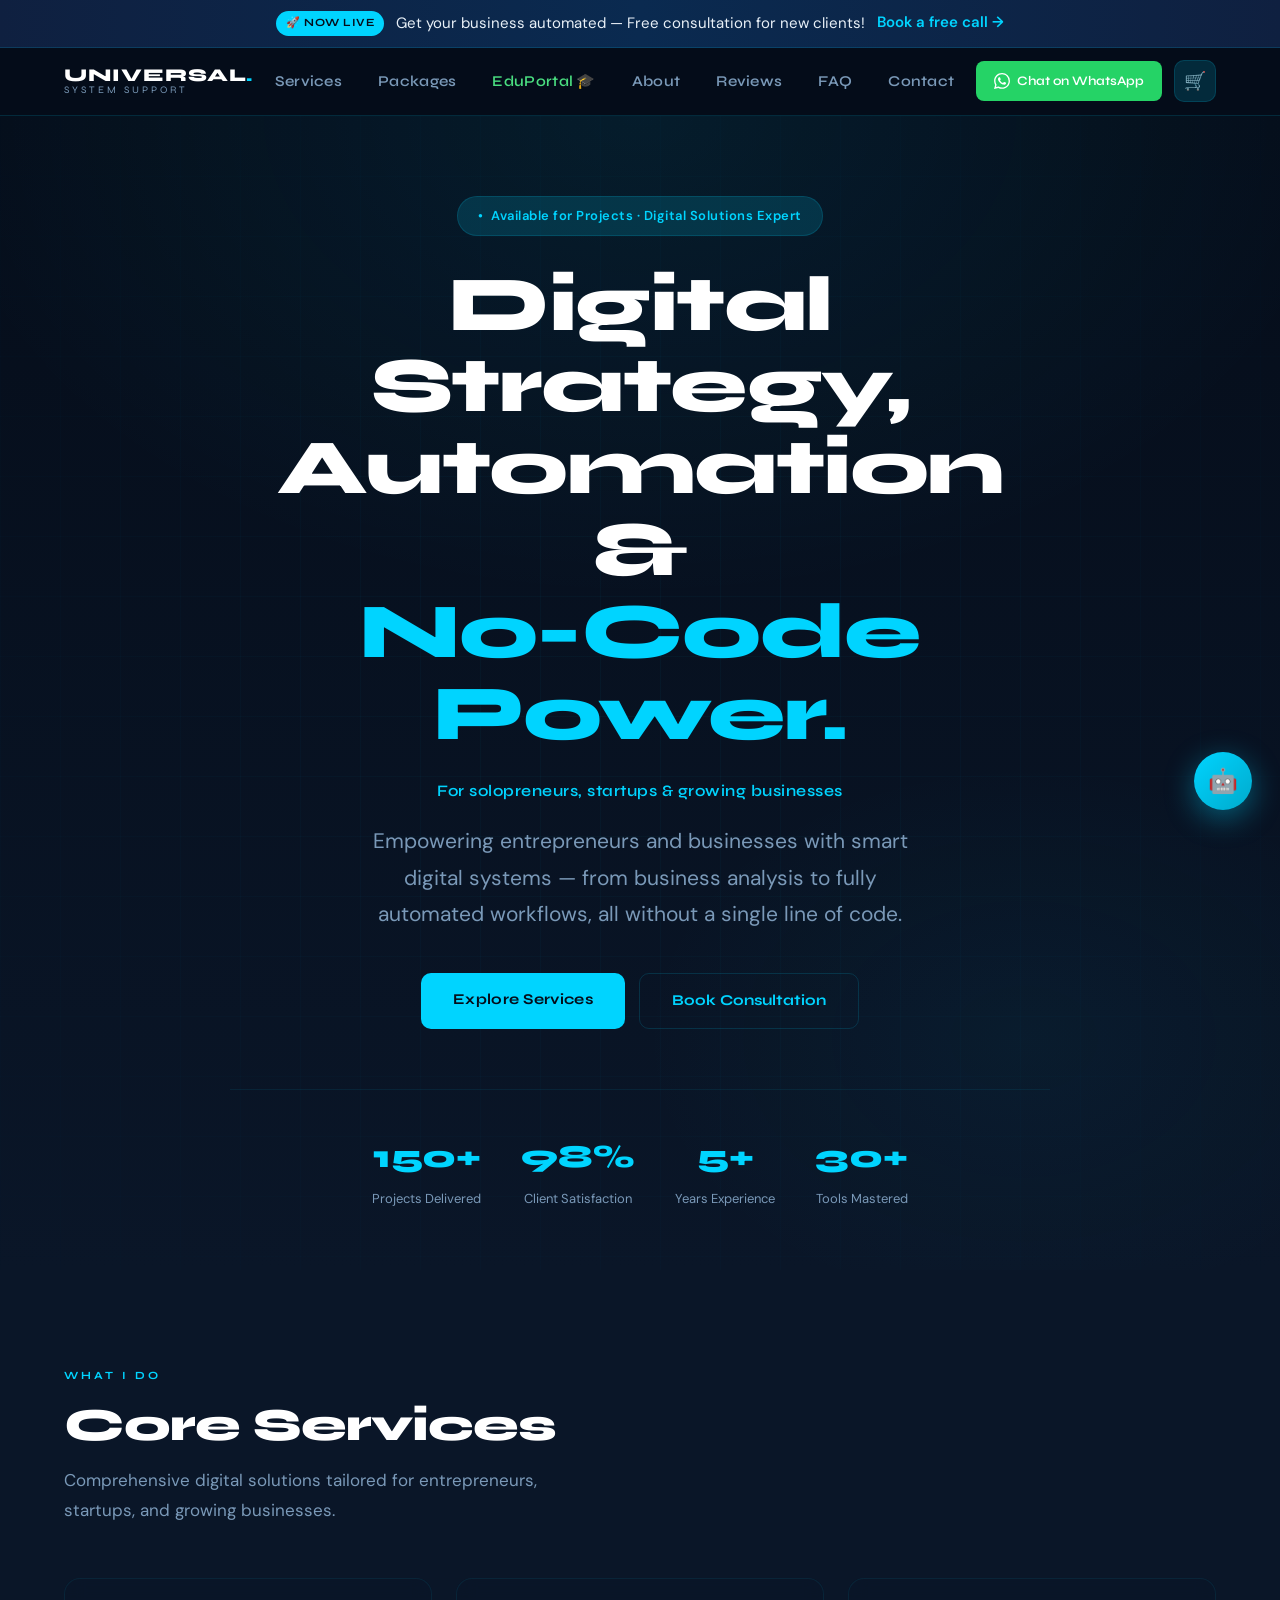
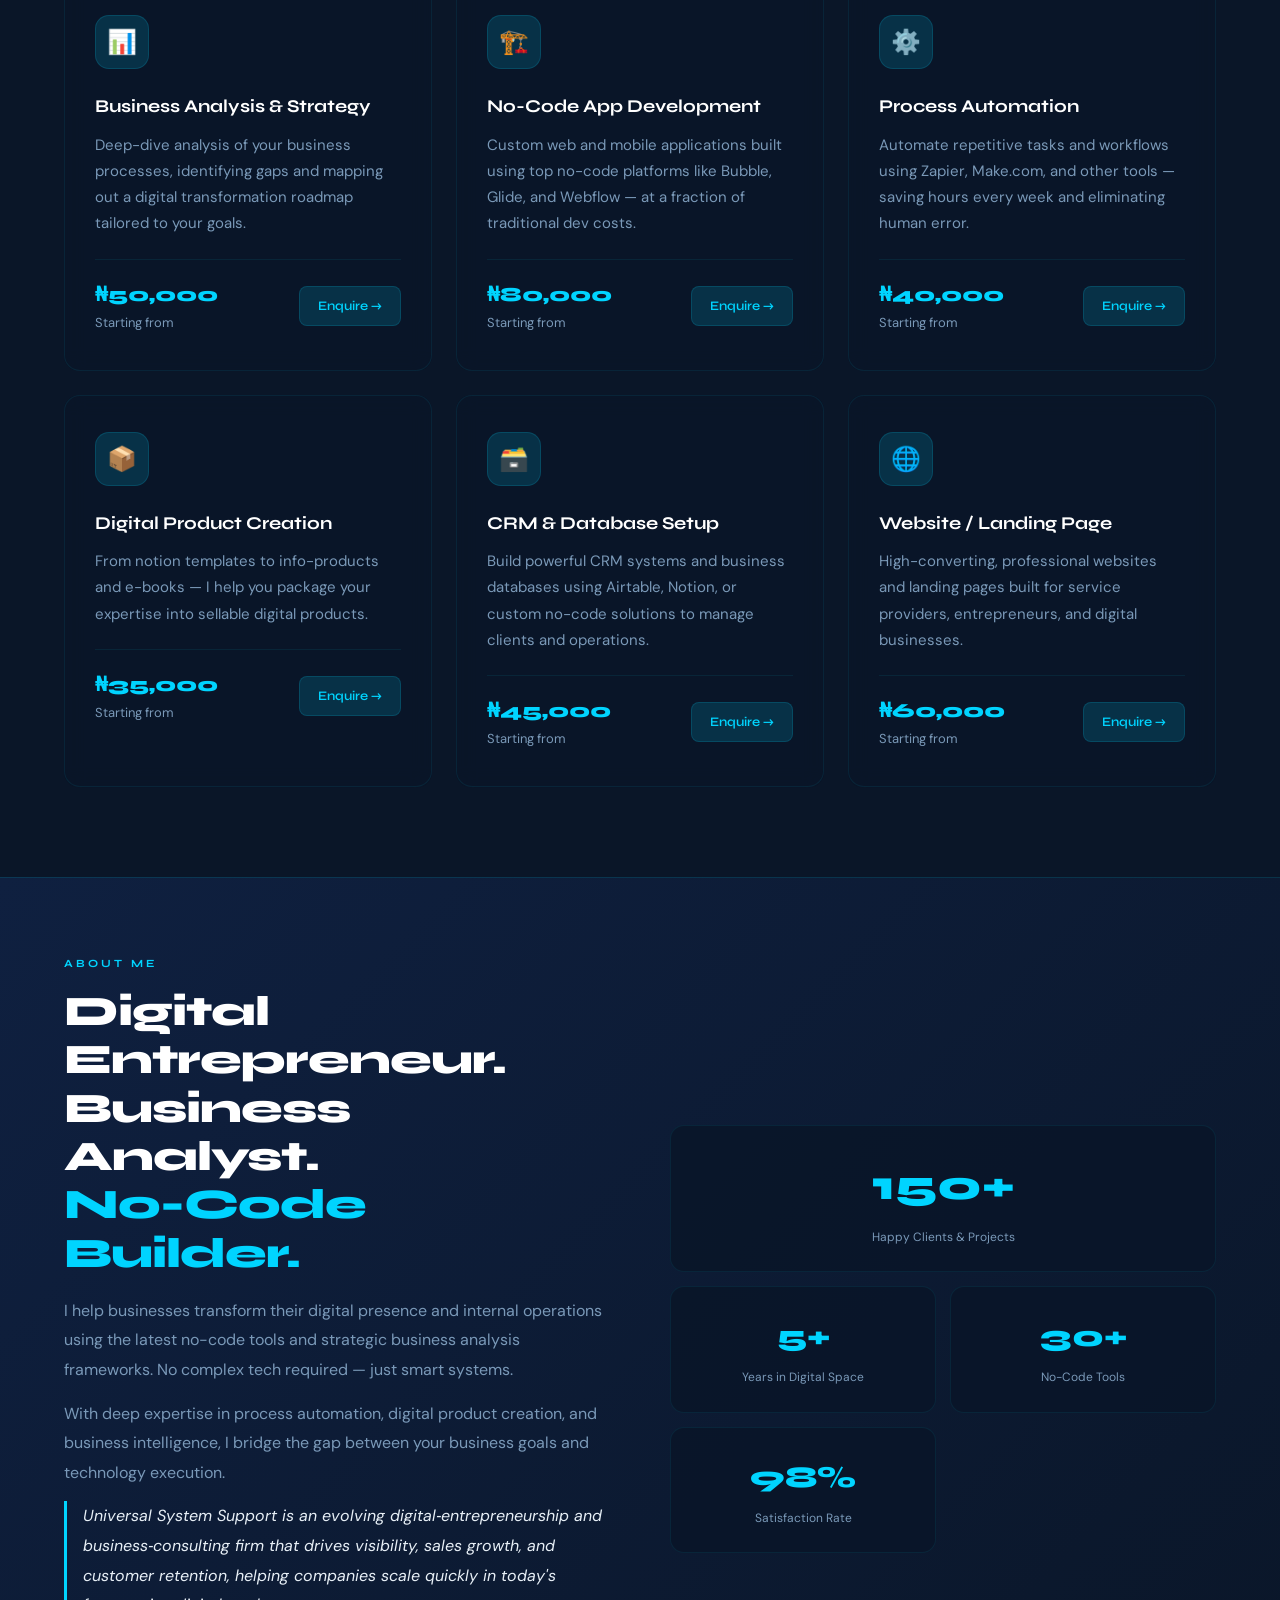
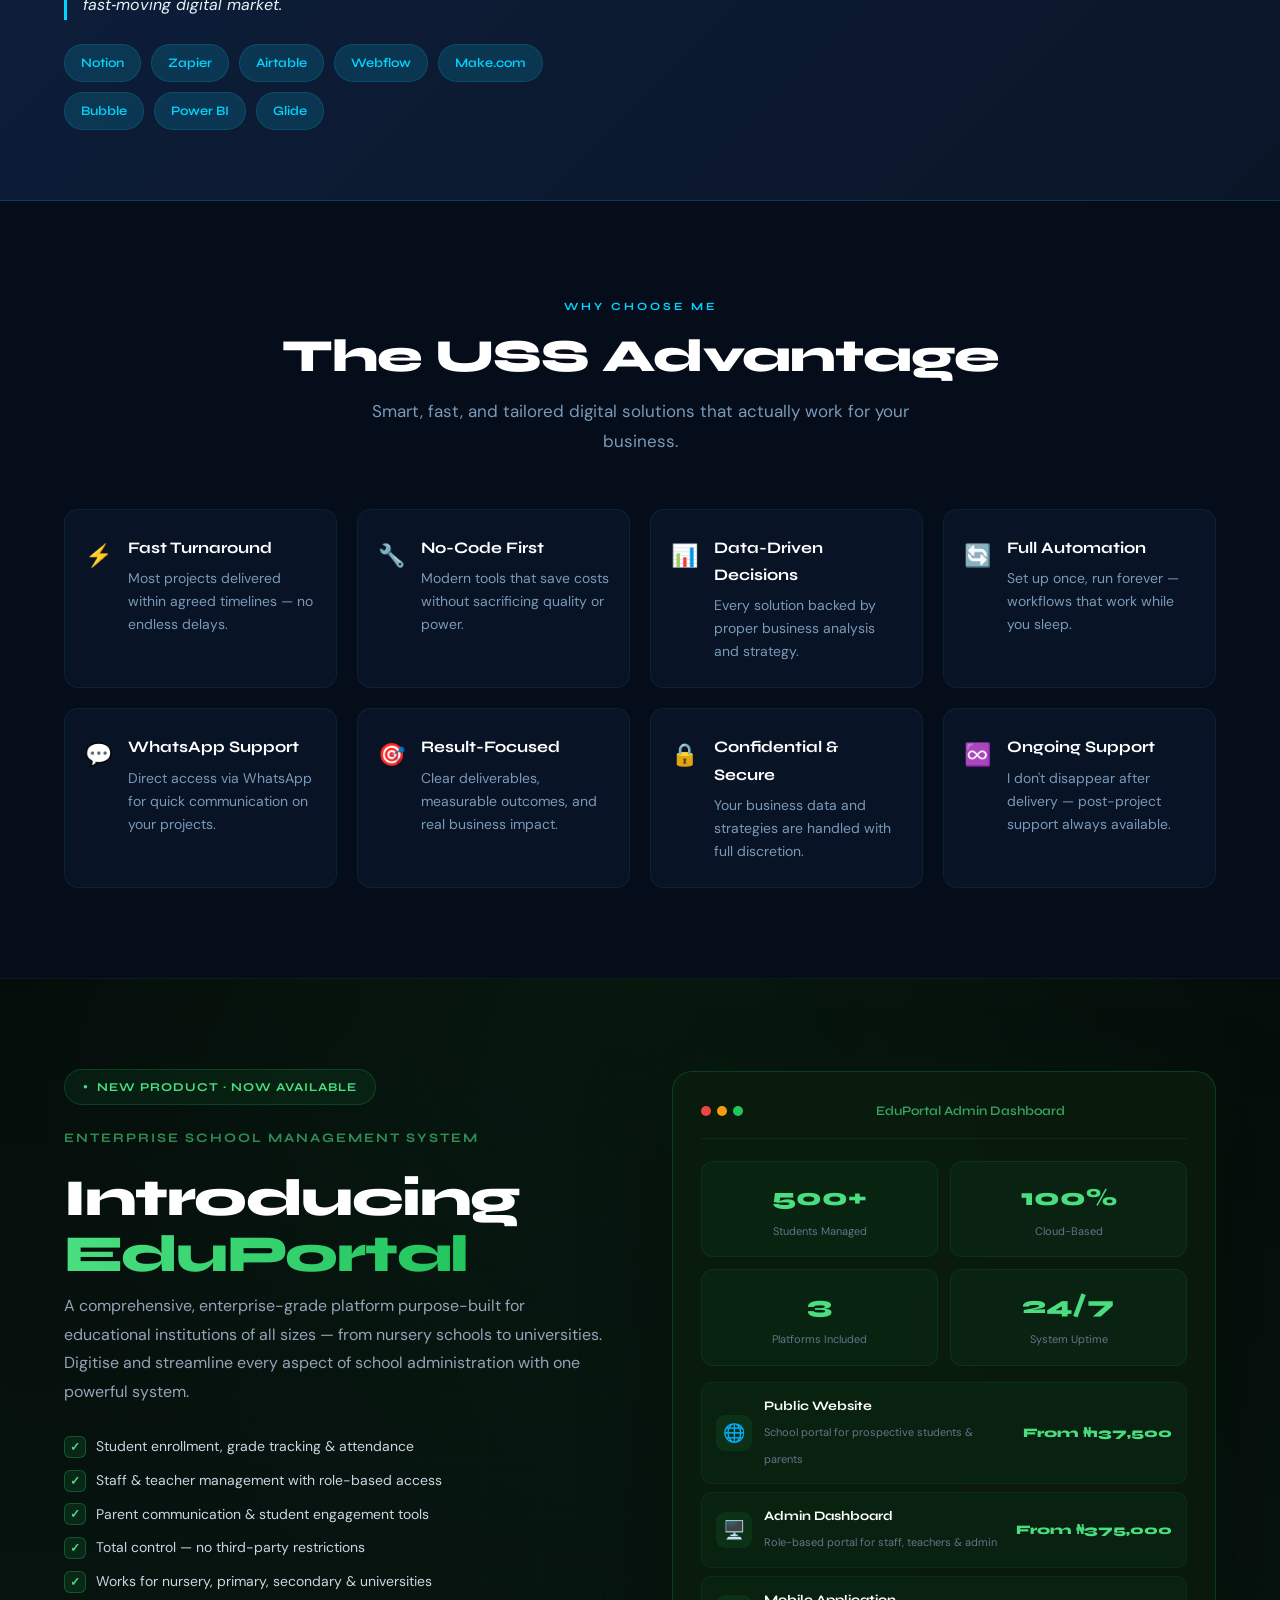
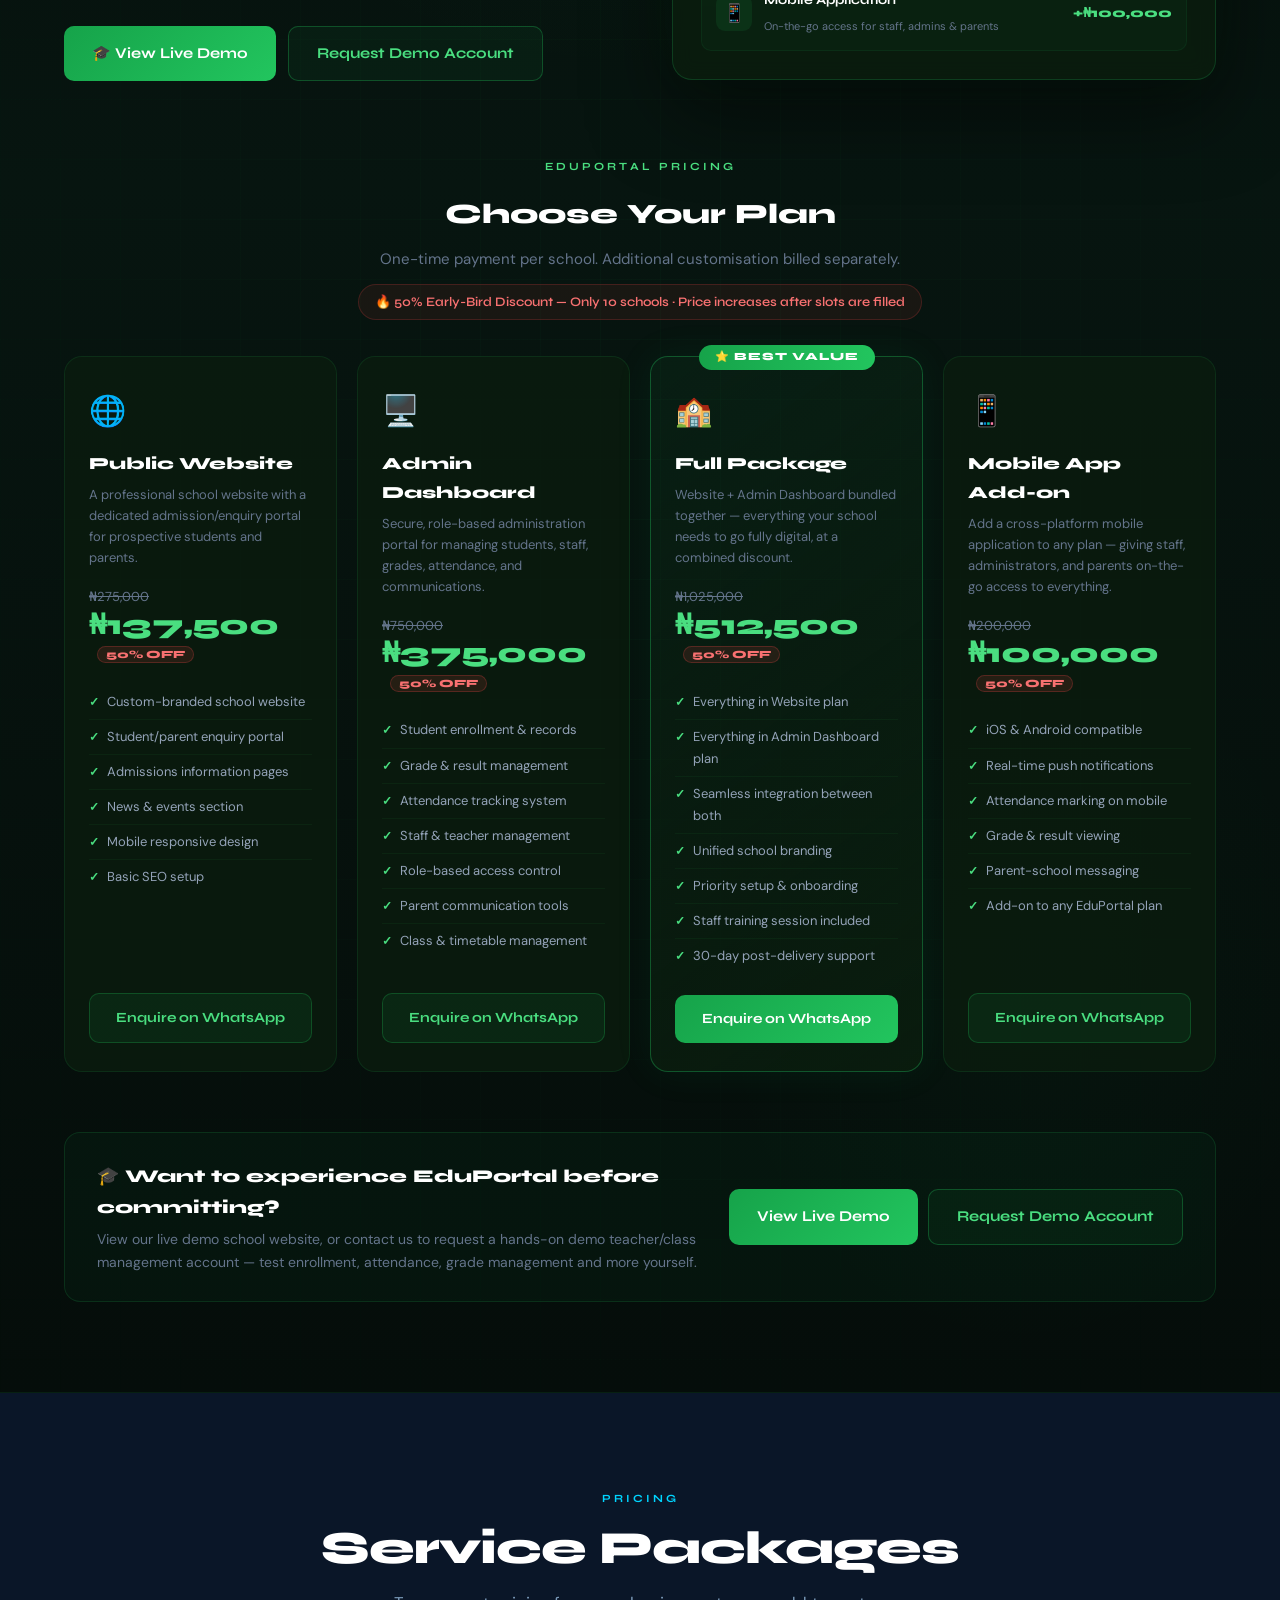
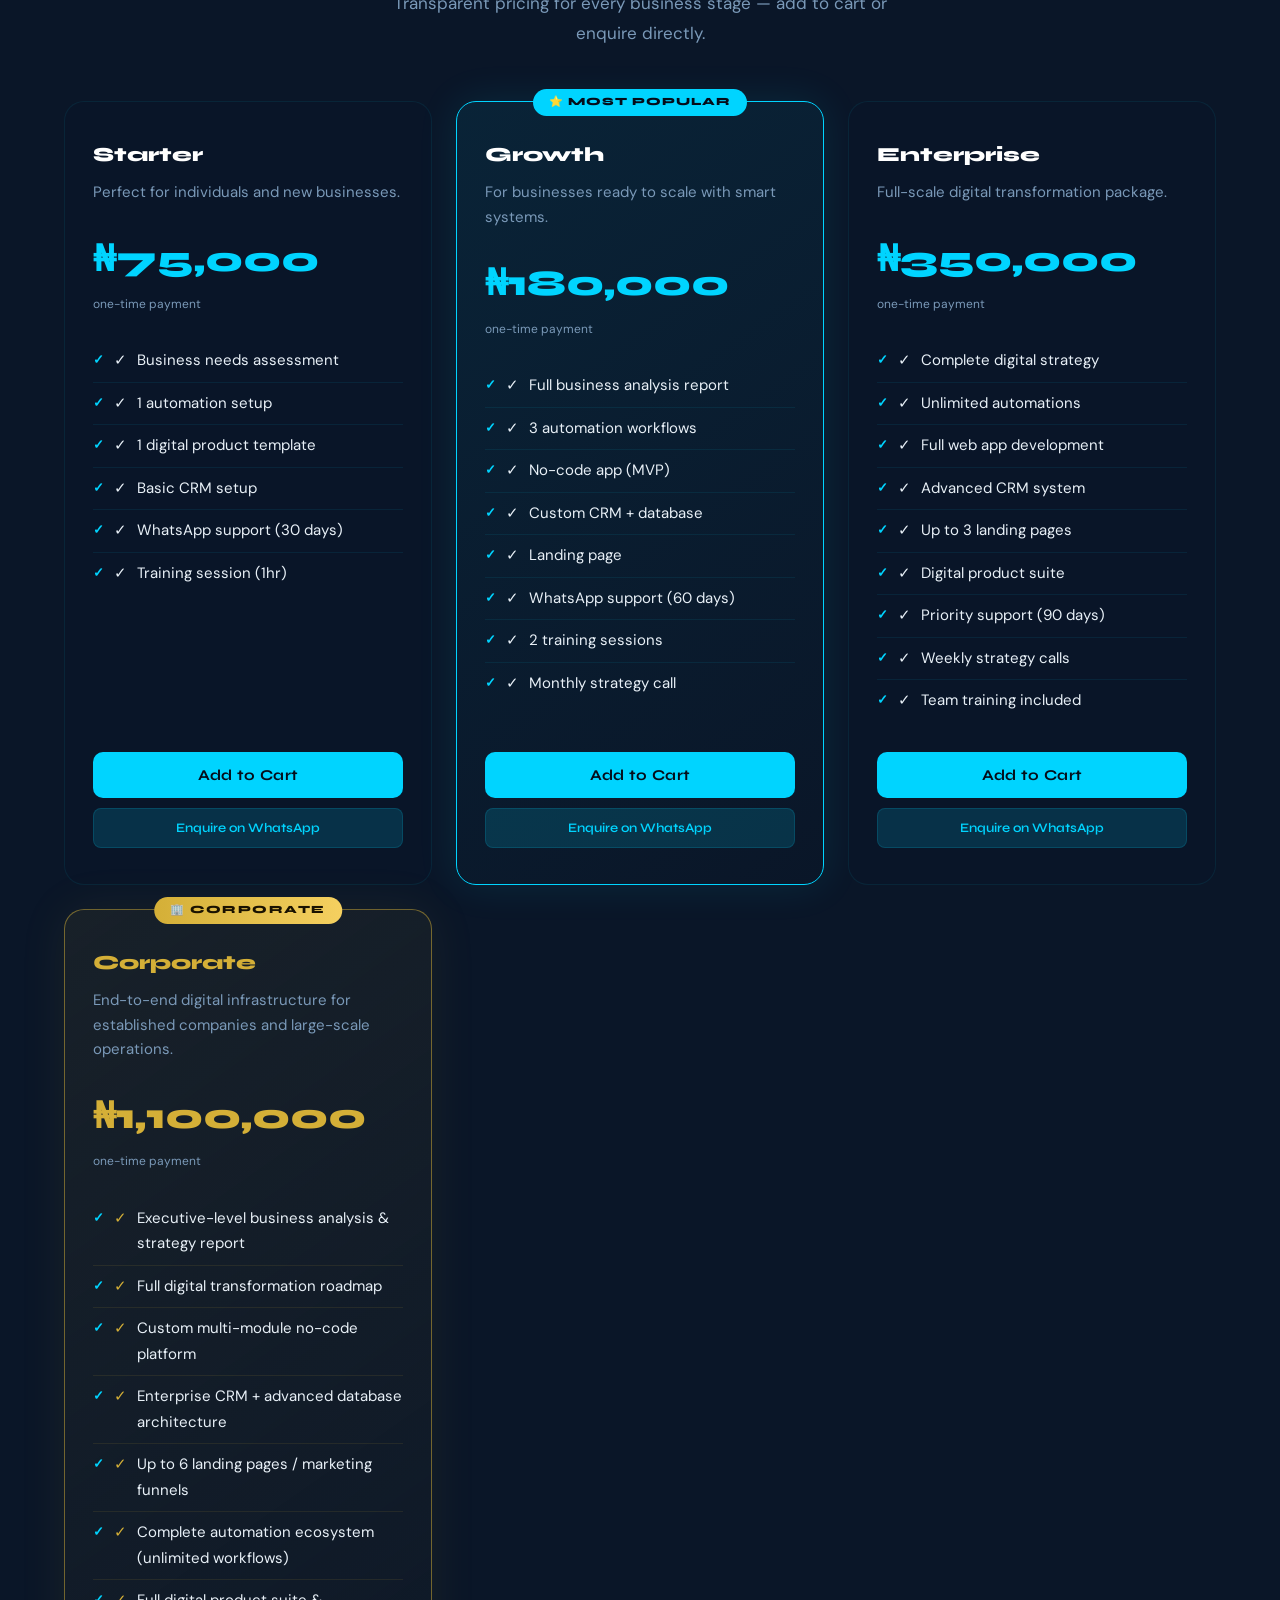
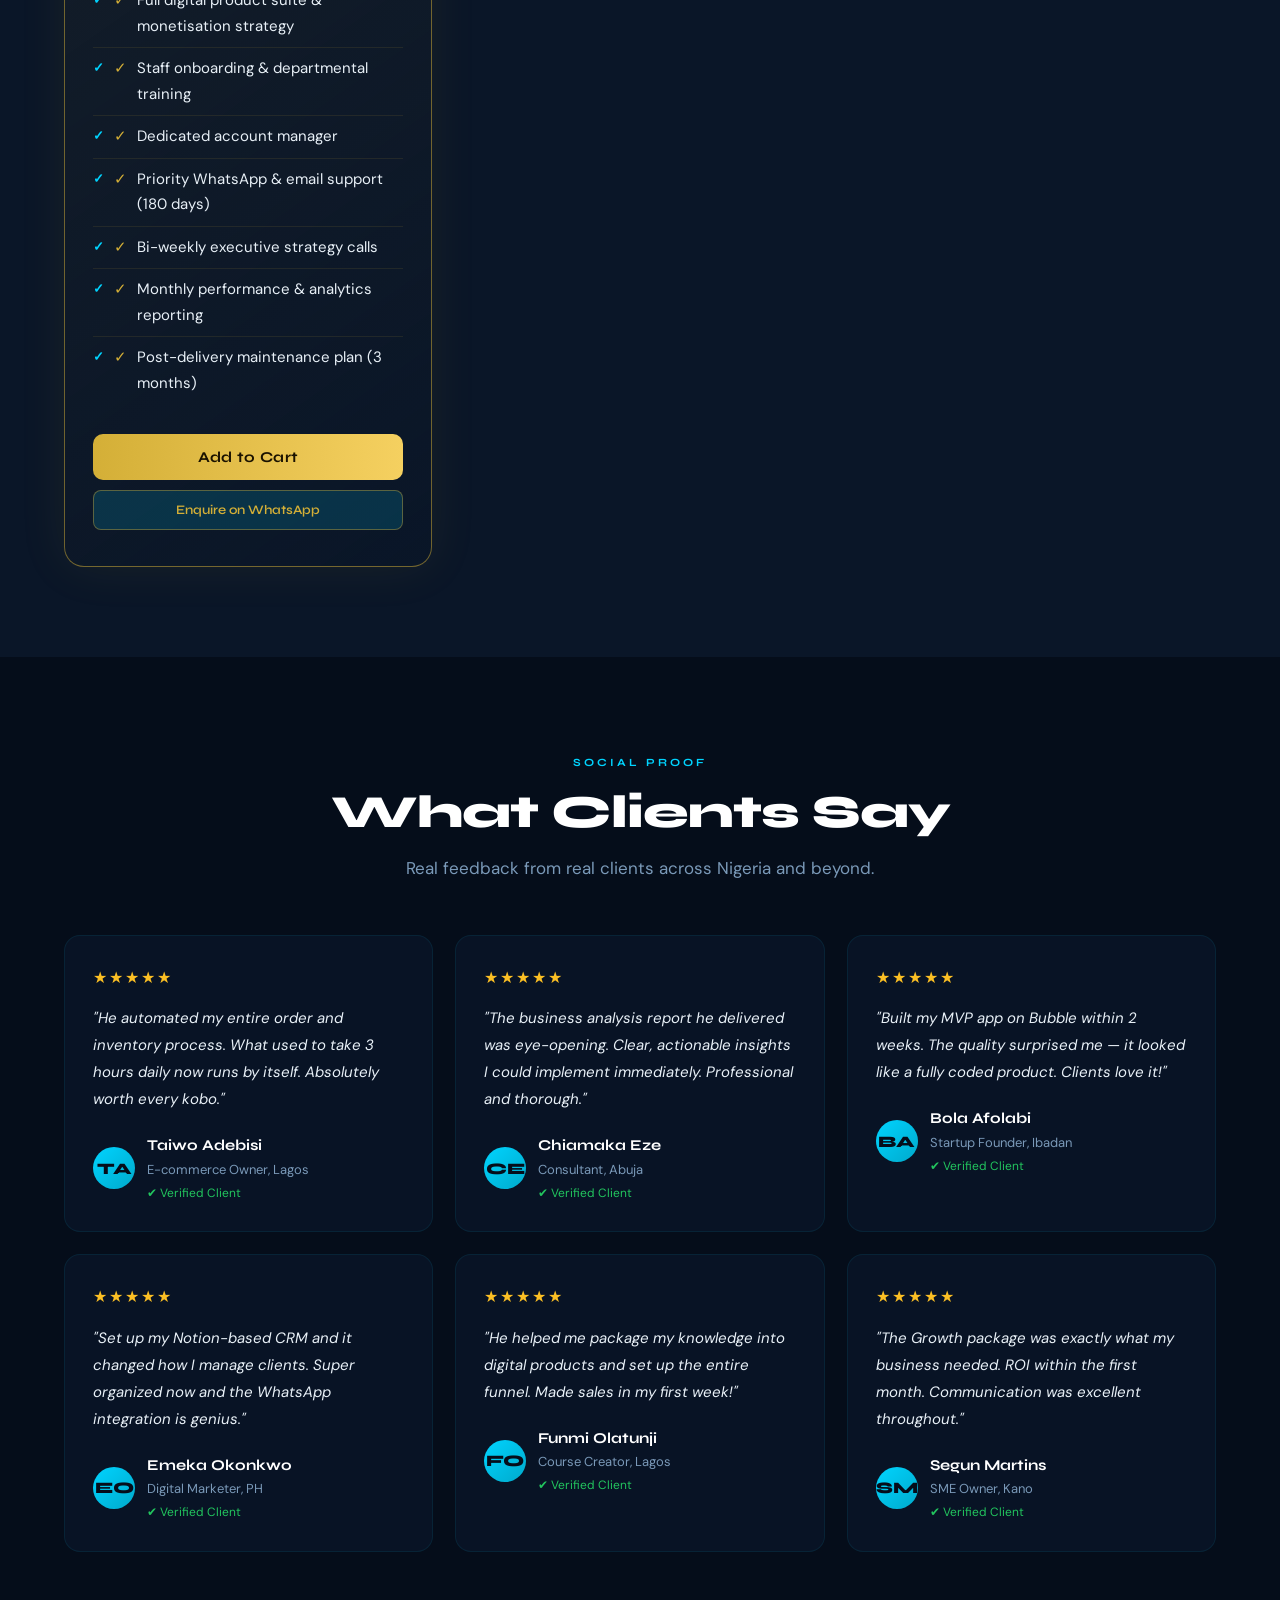
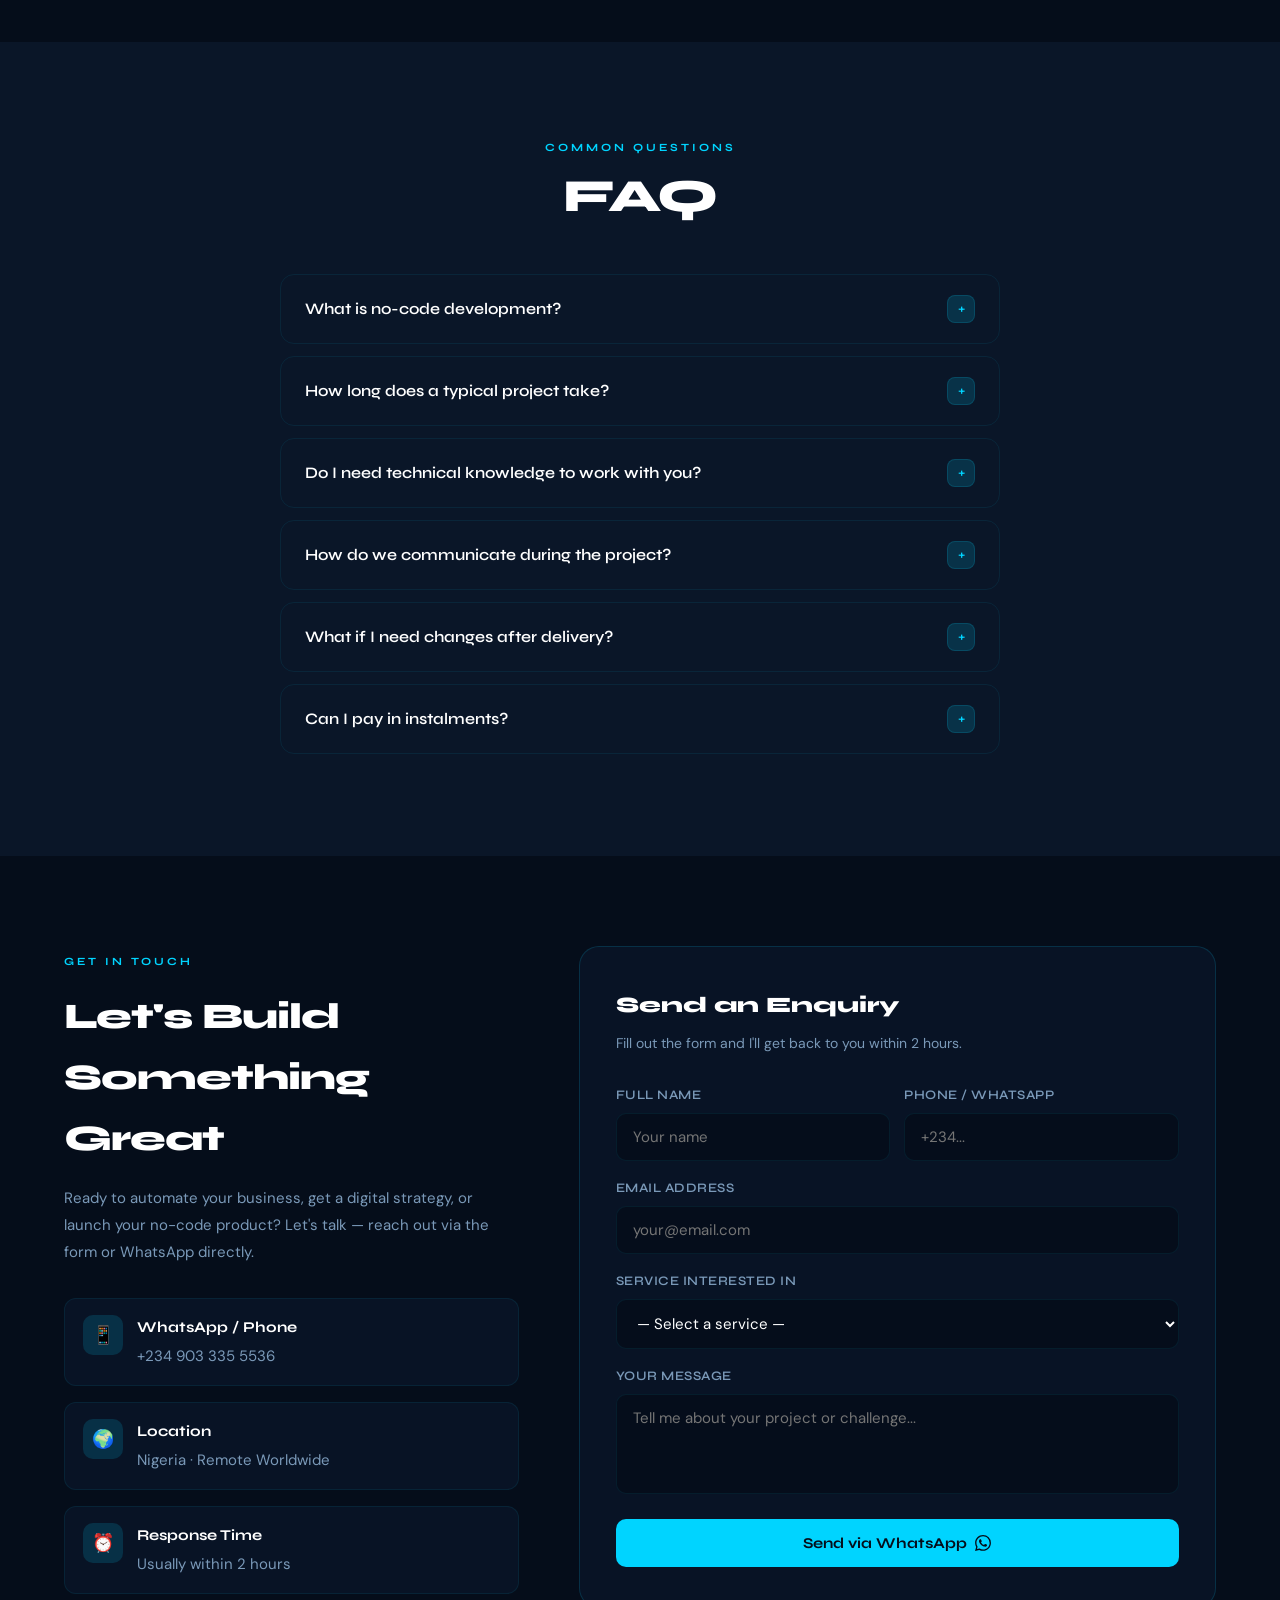
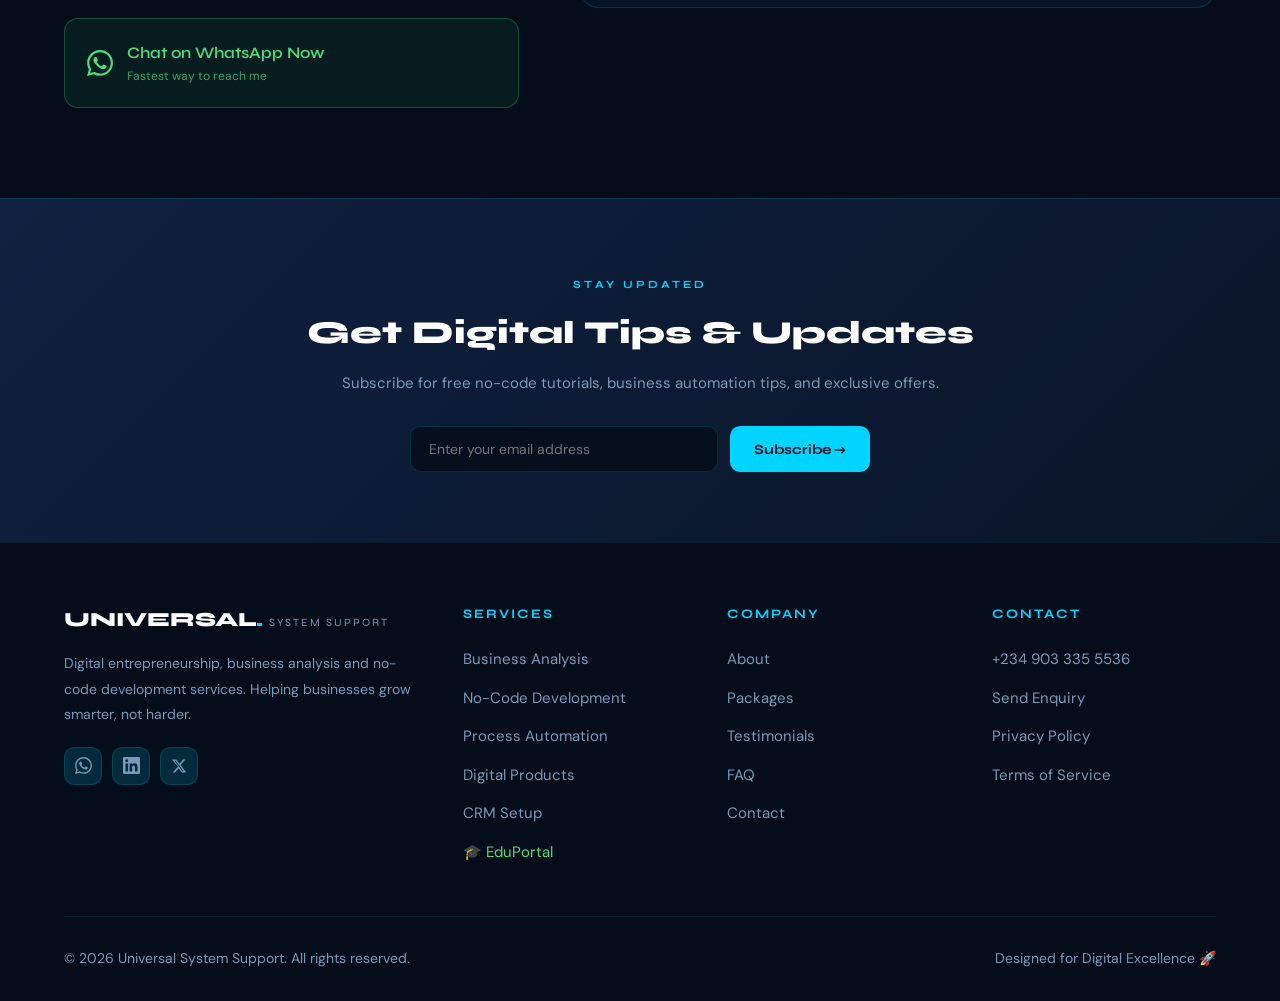
==== commit 063609f5: "Update index.html" ====
--- a/index.html
+++ b/index.html
@@ -1211,15 +1211,406 @@
     .modal { padding: 30px 22px; }
     .ai-chat-bubble { width: calc(100vw - 32px); right: 16px; }
   }
+  /* EDUPORTAL ANNOUNCEMENT BANNER */
+  .edu-ann {
+    background: linear-gradient(90deg, #0a1f0a, #0d2e10, #0a1f0a);
+    border-bottom: 1px solid rgba(34,197,94,0.25);
+    padding: 11px 20px;
+    text-align: center;
+    font-size: 14px;
+    color: #bbf7d0;
+    display: flex;
+    align-items: center;
+    justify-content: center;
+    gap: 12px;
+    flex-wrap: wrap;
+    position: relative;
+    z-index: 100;
+  }
+  .edu-ann .edu-badge {
+    background: linear-gradient(90deg, #16a34a, #22c55e);
+    color: #fff;
+    font-weight: 800;
+    font-size: 11px;
+    padding: 3px 12px;
+    border-radius: 20px;
+    font-family: var(--font-head);
+    letter-spacing: 1px;
+    animation: pulse 2s infinite;
+  }
+  .edu-ann .edu-discount {
+    background: rgba(34,197,94,0.15);
+    border: 1px solid rgba(34,197,94,0.3);
+    color: #4ade80;
+    font-weight: 700;
+    font-size: 12px;
+    padding: 3px 10px;
+    border-radius: 20px;
+    font-family: var(--font-head);
+  }
+  .edu-ann a {
+    color: #4ade80;
+    font-weight: 700;
+    text-decoration: none;
+    border-bottom: 1px solid rgba(74,222,128,.4);
+    transition: border-color .2s;
+  }
+  .edu-ann a:hover { border-color: #4ade80; }
+
+  /* EDUPORTAL SECTION */
+  #eduportal {
+    background: linear-gradient(180deg, #050d0a 0%, #071510 40%, #050d0a 100%);
+    padding: 90px 5%;
+    position: relative;
+    overflow: hidden;
+    border-top: 1px solid rgba(34,197,94,0.1);
+    border-bottom: 1px solid rgba(34,197,94,0.1);
+  }
+  #eduportal::before {
+    content: '';
+    position: absolute;
+    inset: 0;
+    background:
+      radial-gradient(ellipse 70% 50% at 50% 0%, rgba(34,197,94,0.06) 0%, transparent 70%),
+      radial-gradient(ellipse 40% 30% at 80% 80%, rgba(16,163,74,0.04) 0%, transparent 60%);
+    pointer-events: none;
+  }
+  #eduportal::after {
+    content: '';
+    position: absolute;
+    inset: 0;
+    background-image:
+      linear-gradient(rgba(34,197,94,0.03) 1px, transparent 1px),
+      linear-gradient(90deg, rgba(34,197,94,0.03) 1px, transparent 1px);
+    background-size: 60px 60px;
+    mask-image: radial-gradient(ellipse 80% 80% at 50% 50%, black, transparent);
+    pointer-events: none;
+  }
+  .edu-hero {
+    display: grid;
+    grid-template-columns: 1fr 1fr;
+    gap: 64px;
+    align-items: center;
+    position: relative;
+    z-index: 2;
+    margin-bottom: 70px;
+  }
+  .edu-left {}
+  .edu-eyebrow {
+    display: inline-flex;
+    align-items: center;
+    gap: 8px;
+    background: rgba(34,197,94,0.08);
+    border: 1px solid rgba(34,197,94,0.2);
+    border-radius: 30px;
+    padding: 7px 18px;
+    font-size: 12px;
+    color: #4ade80;
+    font-weight: 700;
+    letter-spacing: 1px;
+    text-transform: uppercase;
+    font-family: var(--font-head);
+    margin-bottom: 22px;
+  }
+  .edu-eyebrow::before { content: '●'; font-size: 8px; animation: pulse 2s infinite; }
+  .edu-title {
+    font-family: var(--font-head);
+    font-size: clamp(30px, 5vw, 52px);
+    font-weight: 800;
+    line-height: 1.08;
+    letter-spacing: -1.5px;
+    margin-bottom: 10px;
+    color: var(--white);
+  }
+  .edu-title .brand {
+    background: linear-gradient(90deg, #4ade80, #22c55e);
+    -webkit-background-clip: text;
+    -webkit-text-fill-color: transparent;
+    background-clip: text;
+  }
+  .edu-subtitle {
+    font-size: 13px;
+    font-weight: 700;
+    color: rgba(74,222,128,.6);
+    font-family: var(--font-head);
+    letter-spacing: 2px;
+    text-transform: uppercase;
+    margin-bottom: 20px;
+  }
+  .edu-desc {
+    font-size: 16px;
+    color: #94a3b8;
+    line-height: 1.8;
+    margin-bottom: 28px;
+  }
+  .edu-highlights {
+    display: flex;
+    flex-direction: column;
+    gap: 10px;
+    margin-bottom: 32px;
+  }
+  .edu-highlight {
+    display: flex;
+    align-items: center;
+    gap: 10px;
+    font-size: 14px;
+    color: #cbd5e1;
+  }
+  .edu-highlight::before {
+    content: '✓';
+    width: 22px; height: 22px;
+    background: rgba(34,197,94,0.12);
+    border: 1px solid rgba(34,197,94,0.3);
+    border-radius: 6px;
+    display: flex;
+    align-items: center;
+    justify-content: center;
+    font-size: 12px;
+    color: #4ade80;
+    font-weight: 800;
+    flex-shrink: 0;
+  }
+  .edu-btns {
+    display: flex;
+    gap: 12px;
+    flex-wrap: wrap;
+  }
+  .btn-edu-primary {
+    background: linear-gradient(135deg, #16a34a, #22c55e);
+    color: #fff;
+    border: none;
+    padding: 14px 28px;
+    border-radius: 10px;
+    font-size: 15px;
+    font-weight: 700;
+    font-family: var(--font-head);
+    cursor: pointer;
+    transition: all .2s;
+    text-decoration: none;
+    display: inline-flex;
+    align-items: center;
+    gap: 8px;
+  }
+  .btn-edu-primary:hover { transform: translateY(-2px); box-shadow: 0 12px 30px rgba(34,197,94,.3); filter: brightness(1.1); }
+  .btn-edu-outline {
+    background: rgba(34,197,94,0.06);
+    color: #4ade80;
+    border: 1.5px solid rgba(34,197,94,0.3);
+    padding: 14px 28px;
+    border-radius: 10px;
+    font-size: 15px;
+    font-weight: 700;
+    font-family: var(--font-head);
+    cursor: pointer;
+    transition: all .2s;
+    text-decoration: none;
+    display: inline-flex;
+    align-items: center;
+    gap: 8px;
+  }
+  .btn-edu-outline:hover { background: rgba(34,197,94,0.12); border-color: #4ade80; transform: translateY(-2px); }
+  /* Right side — visual card */
+  .edu-right {}
+  .edu-mockup {
+    background: rgba(10,28,14,0.9);
+    border: 1px solid rgba(34,197,94,0.2);
+    border-radius: 20px;
+    padding: 28px;
+    position: relative;
+    backdrop-filter: blur(10px);
+    box-shadow: 0 30px 80px rgba(0,0,0,.5), 0 0 60px rgba(34,197,94,0.05);
+  }
+  .edu-mockup-header {
+    display: flex;
+    align-items: center;
+    gap: 10px;
+    margin-bottom: 22px;
+    padding-bottom: 16px;
+    border-bottom: 1px solid rgba(34,197,94,0.1);
+  }
+  .edu-mockup-dots { display: flex; gap: 6px; }
+  .edu-mockup-dots span {
+    width: 10px; height: 10px; border-radius: 50%;
+  }
+  .edu-mockup-dots span:nth-child(1) { background: #ef4444; }
+  .edu-mockup-dots span:nth-child(2) { background: #f59e0b; }
+  .edu-mockup-dots span:nth-child(3) { background: #22c55e; }
+  .edu-mockup-title { font-family: var(--font-head); font-size: 13px; color: rgba(74,222,128,.7); font-weight: 600; flex: 1; text-align: center; }
+  .edu-stat-grid {
+    display: grid;
+    grid-template-columns: 1fr 1fr;
+    gap: 12px;
+    margin-bottom: 16px;
+  }
+  .edu-stat-card {
+    background: rgba(34,197,94,0.05);
+    border: 1px solid rgba(34,197,94,0.1);
+    border-radius: 12px;
+    padding: 16px;
+    text-align: center;
+  }
+  .edu-stat-card .num { font-family: var(--font-head); font-size: 24px; font-weight: 800; color: #4ade80; }
+  .edu-stat-card .lbl { font-size: 11px; color: #64748b; margin-top: 3px; }
+  .edu-platform-list { display: flex; flex-direction: column; gap: 8px; }
+  .edu-platform {
+    display: flex;
+    align-items: center;
+    gap: 12px;
+    padding: 12px 14px;
+    background: rgba(34,197,94,0.04);
+    border: 1px solid rgba(34,197,94,0.08);
+    border-radius: 10px;
+    transition: all .2s;
+  }
+  .edu-platform:hover { border-color: rgba(34,197,94,0.2); background: rgba(34,197,94,0.08); }
+  .edu-platform-icon {
+    width: 36px; height: 36px;
+    background: rgba(34,197,94,0.1);
+    border-radius: 9px;
+    display: flex; align-items: center; justify-content: center;
+    font-size: 18px; flex-shrink: 0;
+  }
+  .edu-platform-info { flex: 1; }
+  .edu-platform-info strong { display: block; font-family: var(--font-head); font-size: 13px; font-weight: 700; color: var(--white); }
+  .edu-platform-info span { font-size: 11px; color: #64748b; }
+  .edu-platform-price { font-family: var(--font-head); font-size: 13px; font-weight: 800; color: #4ade80; }
+
+  /* EduPortal pricing cards */
+  .edu-pricing {
+    position: relative;
+    z-index: 2;
+    margin-bottom: 60px;
+  }
+  .edu-pricing-head { text-align: center; margin-bottom: 36px; }
+  .edu-pricing-head h3 { font-family: var(--font-head); font-size: 28px; font-weight: 800; margin-bottom: 8px; }
+  .edu-pricing-head p { font-size: 15px; color: #64748b; }
+  .edu-pricing-head .urgency {
+    display: inline-flex;
+    align-items: center;
+    gap: 8px;
+    background: rgba(239,68,68,0.08);
+    border: 1px solid rgba(239,68,68,0.2);
+    border-radius: 20px;
+    padding: 6px 16px;
+    font-size: 13px;
+    color: #f87171;
+    font-weight: 600;
+    font-family: var(--font-head);
+    margin-top: 12px;
+  }
+  .edu-cards {
+    display: grid;
+    grid-template-columns: repeat(auto-fill, minmax(260px, 1fr));
+    gap: 20px;
+  }
+  .edu-card {
+    background: rgba(10,28,14,0.8);
+    border: 1px solid rgba(34,197,94,0.12);
+    border-radius: 18px;
+    padding: 28px 24px;
+    transition: all .3s;
+    position: relative;
+    display: flex;
+    flex-direction: column;
+  }
+  .edu-card:hover { border-color: rgba(34,197,94,0.3); transform: translateY(-4px); box-shadow: 0 20px 50px rgba(0,0,0,.4); }
+  .edu-card.full-pkg {
+    border-color: rgba(34,197,94,0.35);
+    background: linear-gradient(145deg, rgba(34,197,94,0.06), rgba(10,28,14,0.95));
+    box-shadow: 0 0 40px rgba(34,197,94,0.07);
+  }
+  .edu-card-badge {
+    position: absolute;
+    top: -12px; left: 50%; transform: translateX(-50%);
+    background: linear-gradient(90deg, #16a34a, #22c55e);
+    color: #fff;
+    font-size: 11px; font-weight: 800;
+    padding: 3px 16px; border-radius: 20px;
+    font-family: var(--font-head); letter-spacing: 1px;
+    white-space: nowrap;
+  }
+  .edu-card-icon { font-size: 30px; margin-bottom: 14px; }
+  .edu-card h4 { font-family: var(--font-head); font-size: 17px; font-weight: 800; margin-bottom: 6px; color: var(--white); }
+  .edu-card .edu-card-desc { font-size: 13px; color: #64748b; line-height: 1.6; margin-bottom: 18px; }
+  .edu-price-wrap { margin-bottom: 18px; }
+  .edu-orig-price { font-size: 13px; color: #64748b; text-decoration: line-through; margin-bottom: 2px; }
+  .edu-disc-price { font-family: var(--font-head); font-size: 28px; font-weight: 800; color: #4ade80; line-height: 1; }
+  .edu-disc-badge {
+    display: inline-block;
+    background: rgba(239,68,68,0.12);
+    border: 1px solid rgba(239,68,68,0.25);
+    color: #f87171;
+    font-size: 11px; font-weight: 800;
+    padding: 2px 8px; border-radius: 20px;
+    font-family: var(--font-head);
+    margin-left: 8px;
+    vertical-align: middle;
+  }
+  .edu-card-features { list-style: none; margin-bottom: 22px; flex: 1; }
+  .edu-card-features li {
+    display: flex; align-items: flex-start; gap: 8px;
+    font-size: 13px; color: #94a3b8; padding: 6px 0;
+    border-bottom: 1px solid rgba(34,197,94,0.06);
+  }
+  .edu-card-features li:last-child { border-bottom: none; }
+  .edu-card-features li::before { content: '✓'; color: #4ade80; font-weight: 800; font-size: 12px; flex-shrink: 0; margin-top: 1px; }
+  .btn-edu-enquire {
+    width: 100%;
+    background: rgba(34,197,94,0.08);
+    border: 1.5px solid rgba(34,197,94,0.25);
+    color: #4ade80;
+    padding: 12px;
+    border-radius: 10px;
+    font-size: 14px; font-weight: 700;
+    font-family: var(--font-head);
+    cursor: pointer;
+    transition: all .2s;
+    display: flex; align-items: center; justify-content: center; gap: 8px;
+    text-decoration: none;
+  }
+  .btn-edu-enquire:hover { background: rgba(34,197,94,0.15); border-color: #4ade80; transform: translateY(-1px); }
+  .btn-edu-enquire.solid { background: linear-gradient(135deg,#16a34a,#22c55e); color: #fff; border: none; }
+  .btn-edu-enquire.solid:hover { filter: brightness(1.1); }
+  .edu-demo-strip {
+    position: relative;
+    z-index: 2;
+    background: rgba(34,197,94,0.04);
+    border: 1px solid rgba(34,197,94,0.15);
+    border-radius: 16px;
+    padding: 28px 32px;
+    display: flex;
+    align-items: center;
+    gap: 24px;
+    flex-wrap: wrap;
+  }
+  .edu-demo-text { flex: 1; min-width: 200px; }
+  .edu-demo-text h4 { font-family: var(--font-head); font-size: 18px; font-weight: 800; margin-bottom: 6px; }
+  .edu-demo-text p { font-size: 14px; color: #64748b; line-height: 1.6; }
+  .edu-demo-btns { display: flex; gap: 10px; flex-wrap: wrap; }
+
+  @media (max-width: 900px) {
+    .edu-hero { grid-template-columns: 1fr; gap: 40px; }
+    .edu-right { order: -1; }
+  }
+  @media (max-width: 600px) {
+    .edu-btns { flex-direction: column; }
+    .edu-demo-strip { flex-direction: column; align-items: flex-start; }
+  }
 </style>
 </head>
 <body>
 
-<!-- ANNOUNCEMENT BANNER -->
-<div class="ann-bar">
+<!-- ANNOUNCEMENT BANNER — rotates between USS and EduPortal -->
+<div class="ann-bar" id="annBanner">
   <span class="badge">🚀 NOW LIVE</span>
   Get your business automated — Free consultation for new clients!
   <a href="#contact" class="cta-link">Book a free call →</a>
+</div>
+<div class="edu-ann" id="eduBanner" style="display:none;">
+  <span class="edu-badge">🎓 NEW PRODUCT</span>
+  <strong>EduPortal</strong> — Enterprise School Management System now available!
+  <span class="edu-discount">50% OFF · First 10 Schools Only</span>
+  <a href="#eduportal">See plans & pricing →</a>
 </div>
 
 <!-- NAVBAR -->
@@ -1231,6 +1622,7 @@
   <ul class="nav-links">
     <li><a href="#services">Services</a></li>
     <li><a href="#packages">Packages</a></li>
+    <li><a href="#eduportal" style="color:#4ade80;">EduPortal 🎓</a></li>
     <li><a href="#about">About</a></li>
     <li><a href="#testimonials">Reviews</a></li>
     <li><a href="#faq">FAQ</a></li>
@@ -1256,6 +1648,7 @@
   <span class="mobile-menu-close" onclick="toggleMobileMenu()">✕</span>
   <a href="#services" onclick="toggleMobileMenu()">Services</a>
   <a href="#packages" onclick="toggleMobileMenu()">Packages</a>
+  <a href="#eduportal" onclick="toggleMobileMenu()" style="color:#4ade80;">EduPortal 🎓</a>
   <a href="#about" onclick="toggleMobileMenu()">About</a>
   <a href="#testimonials" onclick="toggleMobileMenu()">Reviews</a>
   <a href="#faq" onclick="toggleMobileMenu()">FAQ</a>
@@ -1352,6 +1745,180 @@
     <div class="feature-item"><div class="feature-icon">🔒</div><div><h4>Confidential & Secure</h4><p>Your business data and strategies are handled with full discretion.</p></div></div>
     <div class="feature-item"><div class="feature-icon">♾️</div><div><h4>Ongoing Support</h4><p>I don't disappear after delivery — post-project support always available.</p></div></div>
   </div>
+</section>
+
+<!-- EDUPORTAL SECTION -->
+<section id="eduportal">
+
+  <!-- HERO BLOCK -->
+  <div class="edu-hero reveal">
+    <div class="edu-left">
+      <div class="edu-eyebrow">New Product · Now Available</div>
+      <div class="edu-subtitle">Enterprise School Management System</div>
+      <h2 class="edu-title">Introducing<br/><span class="brand">EduPortal</span></h2>
+      <p class="edu-desc">A comprehensive, enterprise-grade platform purpose-built for educational institutions of all sizes — from nursery schools to universities. Digitise and streamline every aspect of school administration with one powerful system.</p>
+      <div class="edu-highlights">
+        <div class="edu-highlight">Student enrollment, grade tracking & attendance</div>
+        <div class="edu-highlight">Staff & teacher management with role-based access</div>
+        <div class="edu-highlight">Parent communication & student engagement tools</div>
+        <div class="edu-highlight">Total control — no third-party restrictions</div>
+        <div class="edu-highlight">Works for nursery, primary, secondary & universities</div>
+      </div>
+      <div class="edu-btns">
+        <a href="https://universalskills-school.vercel.app/" class="btn-edu-primary" target="_blank">🎓 View Live Demo</a>
+        <a href="https://wa.me/2349033355536?text=Hi%20USS%2C%20I%27m%20interested%20in%20EduPortal%20for%20my%20school.%20Please%20share%20more%20details." class="btn-edu-outline" target="_blank">Request Demo Account</a>
+      </div>
+    </div>
+    <div class="edu-right">
+      <div class="edu-mockup">
+        <div class="edu-mockup-header">
+          <div class="edu-mockup-dots"><span></span><span></span><span></span></div>
+          <div class="edu-mockup-title">EduPortal Admin Dashboard</div>
+        </div>
+        <div class="edu-stat-grid">
+          <div class="edu-stat-card"><div class="num">500+</div><div class="lbl">Students Managed</div></div>
+          <div class="edu-stat-card"><div class="num">100%</div><div class="lbl">Cloud-Based</div></div>
+          <div class="edu-stat-card"><div class="num">3</div><div class="lbl">Platforms Included</div></div>
+          <div class="edu-stat-card"><div class="num">24/7</div><div class="lbl">System Uptime</div></div>
+        </div>
+        <div class="edu-platform-list">
+          <div class="edu-platform">
+            <div class="edu-platform-icon">🌐</div>
+            <div class="edu-platform-info">
+              <strong>Public Website</strong>
+              <span>School portal for prospective students & parents</span>
+            </div>
+            <div class="edu-platform-price">From ₦137,500</div>
+          </div>
+          <div class="edu-platform">
+            <div class="edu-platform-icon">🖥️</div>
+            <div class="edu-platform-info">
+              <strong>Admin Dashboard</strong>
+              <span>Role-based portal for staff, teachers & admin</span>
+            </div>
+            <div class="edu-platform-price">From ₦375,000</div>
+          </div>
+          <div class="edu-platform">
+            <div class="edu-platform-icon">📱</div>
+            <div class="edu-platform-info">
+              <strong>Mobile Application</strong>
+              <span>On-the-go access for staff, admins & parents</span>
+            </div>
+            <div class="edu-platform-price">+₦100,000</div>
+          </div>
+        </div>
+      </div>
+    </div>
+  </div>
+
+  <!-- PRICING CARDS -->
+  <div class="edu-pricing reveal">
+    <div class="edu-pricing-head">
+      <div class="section-tag" style="color:#4ade80;">EduPortal Pricing</div>
+      <h3>Choose Your Plan</h3>
+      <p>One-time payment per school. Additional customisation billed separately.</p>
+      <div class="urgency">🔥 50% Early-Bird Discount — Only 10 schools · Price increases after slots are filled</div>
+    </div>
+    <div class="edu-cards">
+
+      <!-- Website Only -->
+      <div class="edu-card reveal">
+        <div class="edu-card-icon">🌐</div>
+        <h4>Public Website</h4>
+        <p class="edu-card-desc">A professional school website with a dedicated admission/enquiry portal for prospective students and parents.</p>
+        <div class="edu-price-wrap">
+          <div class="edu-orig-price">₦275,000</div>
+          <div class="edu-disc-price">₦137,500 <span class="edu-disc-badge">50% OFF</span></div>
+        </div>
+        <ul class="edu-card-features">
+          <li>Custom-branded school website</li>
+          <li>Student/parent enquiry portal</li>
+          <li>Admissions information pages</li>
+          <li>News & events section</li>
+          <li>Mobile responsive design</li>
+          <li>Basic SEO setup</li>
+        </ul>
+        <a href="https://wa.me/2349033355536?text=Hi%20USS%2C%20I%27m%20interested%20in%20the%20EduPortal%20Public%20Website%20plan%20at%20%E2%82%A6137%2C500%20for%20my%20school." class="btn-edu-enquire" target="_blank">Enquire on WhatsApp</a>
+      </div>
+
+      <!-- Admin Dashboard -->
+      <div class="edu-card reveal">
+        <div class="edu-card-icon">🖥️</div>
+        <h4>Admin Dashboard</h4>
+        <p class="edu-card-desc">Secure, role-based administration portal for managing students, staff, grades, attendance, and communications.</p>
+        <div class="edu-price-wrap">
+          <div class="edu-orig-price">₦750,000</div>
+          <div class="edu-disc-price">₦375,000 <span class="edu-disc-badge">50% OFF</span></div>
+        </div>
+        <ul class="edu-card-features">
+          <li>Student enrollment & records</li>
+          <li>Grade & result management</li>
+          <li>Attendance tracking system</li>
+          <li>Staff & teacher management</li>
+          <li>Role-based access control</li>
+          <li>Parent communication tools</li>
+          <li>Class & timetable management</li>
+        </ul>
+        <a href="https://wa.me/2349033355536?text=Hi%20USS%2C%20I%27m%20interested%20in%20the%20EduPortal%20Admin%20Dashboard%20plan%20at%20%E2%82%A6375%2C000%20for%20my%20school." class="btn-edu-enquire" target="_blank">Enquire on WhatsApp</a>
+      </div>
+
+      <!-- Full Package -->
+      <div class="edu-card full-pkg reveal">
+        <div class="edu-card-badge">⭐ BEST VALUE</div>
+        <div class="edu-card-icon">🏫</div>
+        <h4>Full Package</h4>
+        <p class="edu-card-desc">Website + Admin Dashboard bundled together — everything your school needs to go fully digital, at a combined discount.</p>
+        <div class="edu-price-wrap">
+          <div class="edu-orig-price">₦1,025,000</div>
+          <div class="edu-disc-price">₦512,500 <span class="edu-disc-badge">50% OFF</span></div>
+        </div>
+        <ul class="edu-card-features">
+          <li>Everything in Website plan</li>
+          <li>Everything in Admin Dashboard plan</li>
+          <li>Seamless integration between both</li>
+          <li>Unified school branding</li>
+          <li>Priority setup & onboarding</li>
+          <li>Staff training session included</li>
+          <li>30-day post-delivery support</li>
+        </ul>
+        <a href="https://wa.me/2349033355536?text=Hi%20USS%2C%20I%27m%20interested%20in%20the%20EduPortal%20Full%20Package%20at%20%E2%82%A6512%2C500%20for%20my%20school." class="btn-edu-enquire solid" target="_blank">Enquire on WhatsApp</a>
+      </div>
+
+      <!-- Mobile App Add-on -->
+      <div class="edu-card reveal">
+        <div class="edu-card-icon">📱</div>
+        <h4>Mobile App Add-on</h4>
+        <p class="edu-card-desc">Add a cross-platform mobile application to any plan — giving staff, administrators, and parents on-the-go access to everything.</p>
+        <div class="edu-price-wrap">
+          <div class="edu-orig-price">₦200,000</div>
+          <div class="edu-disc-price">₦100,000 <span class="edu-disc-badge">50% OFF</span></div>
+        </div>
+        <ul class="edu-card-features">
+          <li>iOS & Android compatible</li>
+          <li>Real-time push notifications</li>
+          <li>Attendance marking on mobile</li>
+          <li>Grade & result viewing</li>
+          <li>Parent-school messaging</li>
+          <li>Add-on to any EduPortal plan</li>
+        </ul>
+        <a href="https://wa.me/2349033355536?text=Hi%20USS%2C%20I%27m%20interested%20in%20adding%20the%20EduPortal%20Mobile%20App%20to%20my%20plan." class="btn-edu-enquire" target="_blank">Enquire on WhatsApp</a>
+      </div>
+
+    </div>
+  </div>
+
+  <!-- DEMO STRIP -->
+  <div class="edu-demo-strip reveal">
+    <div class="edu-demo-text">
+      <h4>🎓 Want to experience EduPortal before committing?</h4>
+      <p>View our live demo school website, or contact us to request a hands-on demo teacher/class management account — test enrollment, attendance, grade management and more yourself.</p>
+    </div>
+    <div class="edu-demo-btns">
+      <a href="https://universalskills-school.vercel.app/" class="btn-edu-primary" target="_blank">View Live Demo</a>
+      <a href="https://wa.me/2349033355536?text=Hi%20USS%2C%20please%20send%20me%20a%20demo%20account%20to%20test%20EduPortal." class="btn-edu-outline" target="_blank">Request Demo Account</a>
+    </div>
+  </div>
+
 </section>
 
 <!-- PACKAGES -->
@@ -1502,6 +2069,7 @@
         <li><a href="#services">Process Automation</a></li>
         <li><a href="#services">Digital Products</a></li>
         <li><a href="#services">CRM Setup</a></li>
+        <li><a href="#eduportal" style="color:#4ade80;">🎓 EduPortal</a></li>
       </ul>
     </div>
     <div class="footer-col">
@@ -1609,6 +2177,23 @@
 <div class="toast" id="toast"></div>
 
 <script>
+// ─── BANNER ROTATION ─────────────────────────────────────────────────────────
+function initBannerRotation() {
+  const ann = document.getElementById('annBanner');
+  const edu = document.getElementById('eduBanner');
+  let showingEdu = false;
+  setInterval(() => {
+    if (showingEdu) {
+      edu.style.display = 'none';
+      ann.style.display = 'flex';
+    } else {
+      ann.style.display = 'none';
+      edu.style.display = 'flex';
+    }
+    showingEdu = !showingEdu;
+  }, 5000);
+}
+
 // ─── DATA ───────────────────────────────────────────────────────────────────
 const SERVICES = [
   { id: 1, icon: '📊', title: 'Business Analysis & Strategy', desc: 'Deep-dive analysis of your business processes, identifying gaps and mapping out a digital transformation roadmap tailored to your goals.', price: '₦50,000', sub: 'Starting from' },
@@ -1646,6 +2231,7 @@
 
 // ─── RENDER ──────────────────────────────────────────────────────────────────
 document.addEventListener('DOMContentLoaded', () => {
+  initBannerRotation();
   renderServices();
   renderPackages();
   renderTestimonials();
@@ -1870,6 +2456,10 @@
 - Services: Business Analysis & Strategy (from ₦50,000), No-Code App Development (from ₦80,000), Process Automation (from ₦40,000), Digital Product Creation (from ₦35,000), CRM & Database Setup (from ₦45,000), Website/Landing Page (from ₦60,000)
 - Packages: Starter (₦75,000), Growth (₦180,000), Enterprise (₦350,000), Corporate (₦1,100,000)
 - Corporate package includes: Executive business analysis, full digital transformation roadmap, custom multi-module no-code platform, enterprise CRM, up to 6 landing pages, unlimited automations, full digital product suite, staff training, dedicated account manager, 180-day priority support, bi-weekly strategy calls, monthly analytics reporting, 3-month maintenance plan
+- NEW PRODUCT — EduPortal: Enterprise School Management System for all school types (nursery to university). One-time payment per school. Currently 50% early-bird discount for first 10 schools only.
+- EduPortal plans: Public Website (₦137,500, was ₦275,000) | Admin Dashboard (₦375,000, was ₦750,000) | Full Package Website+Dashboard (₦512,500, was ₦1,025,000) | Mobile App add-on (₦100,000, was ₦200,000)
+- EduPortal features: student enrollment, grade tracking, attendance, staff management, role-based access, parent communication, class management, timetable. Three platforms: Public Website, Admin Dashboard, Mobile App.
+- EduPortal demo: https://universalskills-school.vercel.app/ — clients can also request a demo teacher/class account to test enrollment/attendance/grade/class management features via WhatsApp.
 - WhatsApp: +2349033355536
 - Location: Nigeria, remote worldwide
 - Tools used: Bubble, Notion, Zapier, Make.com, Airtable, Webflow, Glide, Power BI
@@ -1917,13 +2507,23 @@
     if (t.match(/ok|okay|alright|got it|i see|understood|cool|nice one/))
       return "Great! 😊 Feel free to ask anything else — I'm here to help. You can also reach us directly on WhatsApp: +2349033355536 for faster support.";
 
+    // EduPortal
+    if (t.match(/eduportal|edu portal|school (system|management|software|app|platform)|school management|school admin|student management|school portal/))
+      return "EduPortal is our enterprise School Management System! 🎓 It covers student enrollment, grades, attendance, staff management, and parent communication. Plans: 🌐 Website (₦137,500) | 🖥️ Admin Dashboard (₦375,000) | 🏫 Full Package (₦512,500) | 📱 Mobile App add-on (₦100,000). Currently 50% OFF for the first 10 schools! Want a demo?";
+    if (t.match(/school|institution|academy|university|college|nursery|primary|secondary|education/))
+      return "For schools and educational institutions, we have EduPortal — a complete School Management System! 🎓 It handles enrollment, grades, attendance, staff, and parent communication across a Website, Admin Dashboard, and Mobile App. There's currently a 50% early-bird discount for the first 10 schools. Shall I share pricing details?";
+    if (t.match(/eduportal.*price|eduportal.*cost|school.*price|school.*cost|how much.*school|how much.*edu/))
+      return "EduPortal pricing (50% OFF for first 10 schools): 🌐 Public Website – ₦137,500 | 🖥️ Admin Dashboard – ₦375,000 | 🏫 Full Package (both) – ₦512,500 | 📱 Mobile App add-on – ₦100,000. All one-time payments. Price goes up after discount slots are filled — act fast!";
+    if (t.match(/demo|test|try|preview|sample/))
+      return "You can view our live EduPortal demo at universalskills-school.vercel.app 🎓 You can also contact us on WhatsApp (+2349033355536) to request a hands-on demo teacher/class account to test enrollment, attendance, grades, and class management yourself!";
+
     // Business & services
     if (t.match(/price|cost|how much|charge|fee|rate|afford/))
       return "Our individual services start from ₦35,000 and our packages are: 📦 Starter – ₦75,000 | 📈 Growth – ₦180,000 | 🏢 Enterprise – ₦350,000 | 🏛️ Corporate – ₦1,100,000. All are one-time payments with instalment options available. Which interests you?";
     if (t.match(/package|starter|growth|enterprise|corporate|bundle|plan/))
       return "We have 4 packages: 🟢 Starter (₦75,000) — for new businesses. 🔵 Growth (₦180,000) — most popular for scaling. 🟣 Enterprise (₦350,000) — full digital transformation. 🏛️ Corporate (₦1,100,000) — complete end-to-end digital infrastructure for established companies. Which fits your stage?";
     if (t.match(/service|offer|what do you do|what can you|speciali/))
-      return "We offer 6 core services: 📊 Business Analysis, 🏗️ No-Code App Development, ⚙️ Process Automation, 📦 Digital Products, 🗃️ CRM Setup, and 🌐 Websites/Landing Pages. Which area interests you most?";
+      return "We offer 6 core services: 📊 Business Analysis, 🏗️ No-Code App Development, ⚙️ Process Automation, 📦 Digital Products, 🗃️ CRM Setup, and 🌐 Websites/Landing Pages. We also have a ready-made product — 🎓 EduPortal, our School Management System. Which interests you?";
     if (t.match(/automat|workflow|zapier|make\.com|integrat/))
       return "Our Process Automation service (from ₦40,000) uses tools like Zapier, Make.com, and more to automate repetitive tasks — saving you hours every week. Would you like to know more?";
     if (t.match(/app|no.?code|bubble|glide|webflow|build|develop/))
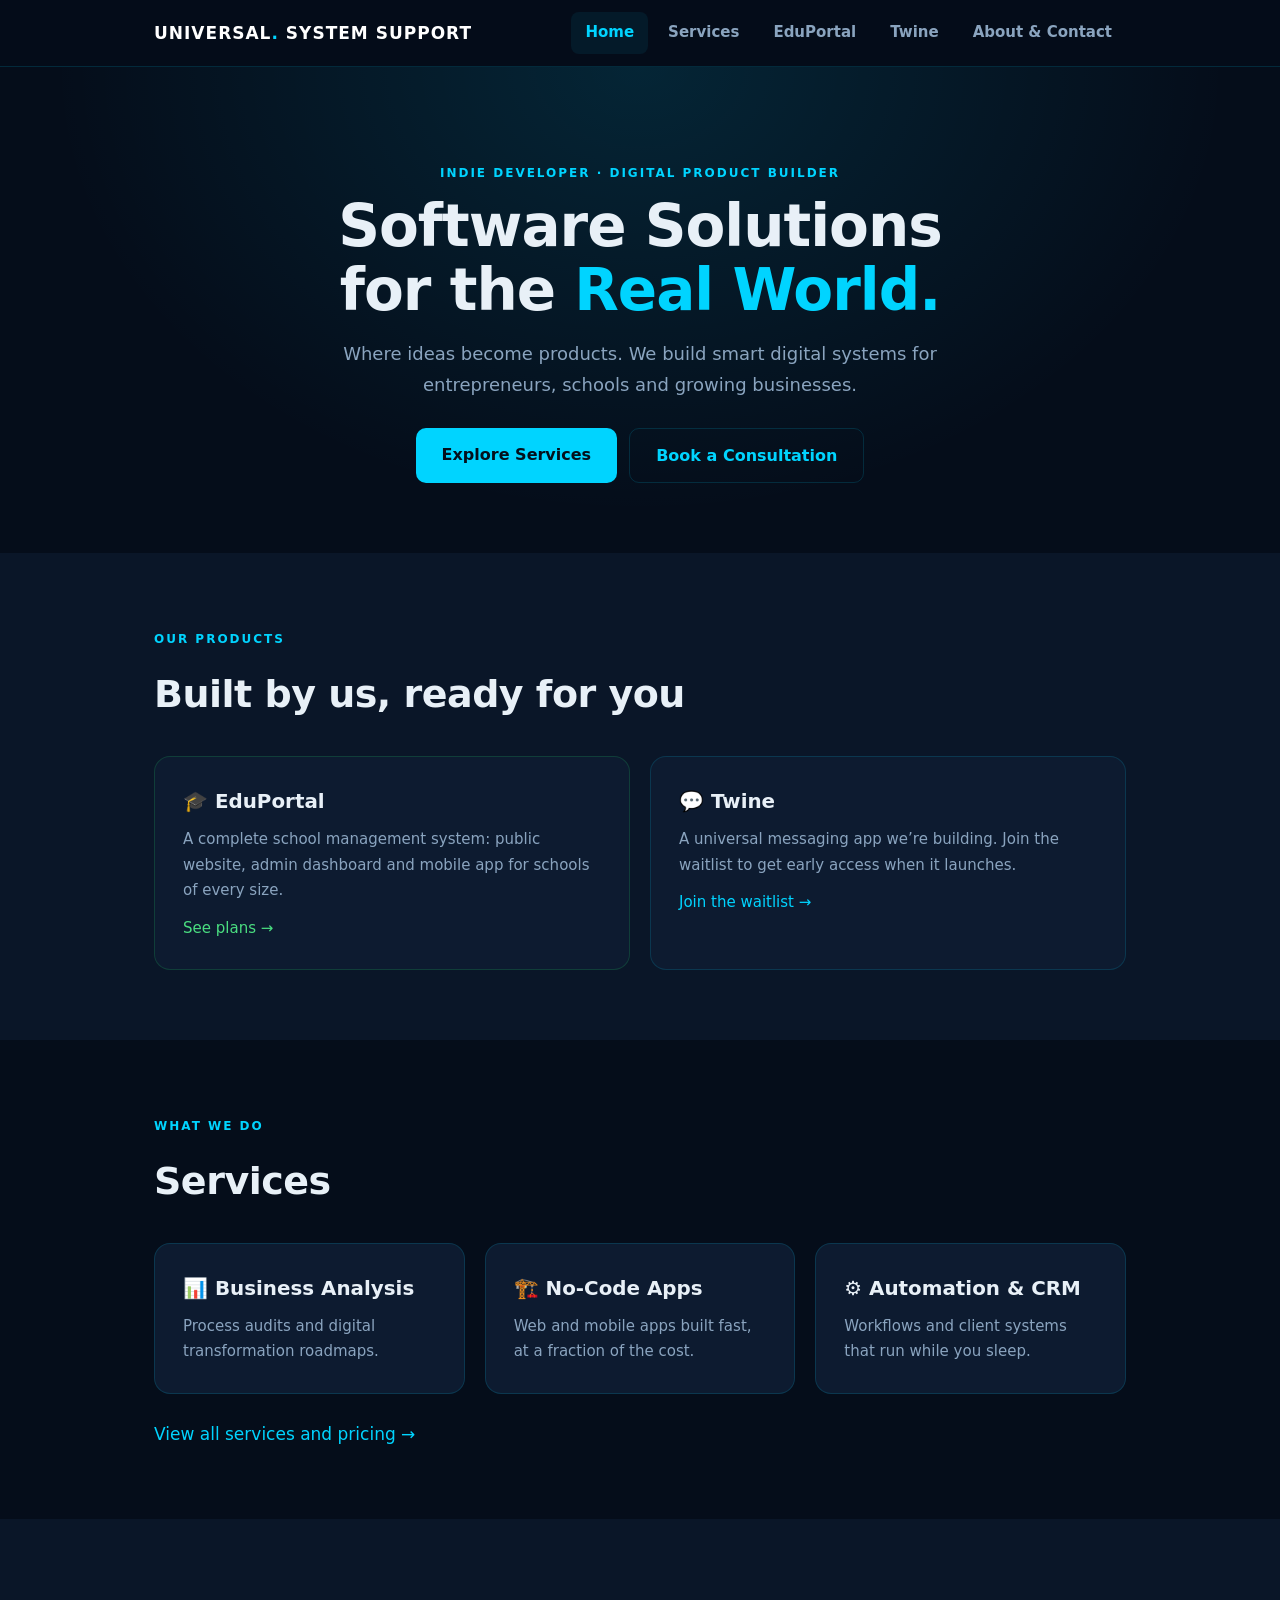
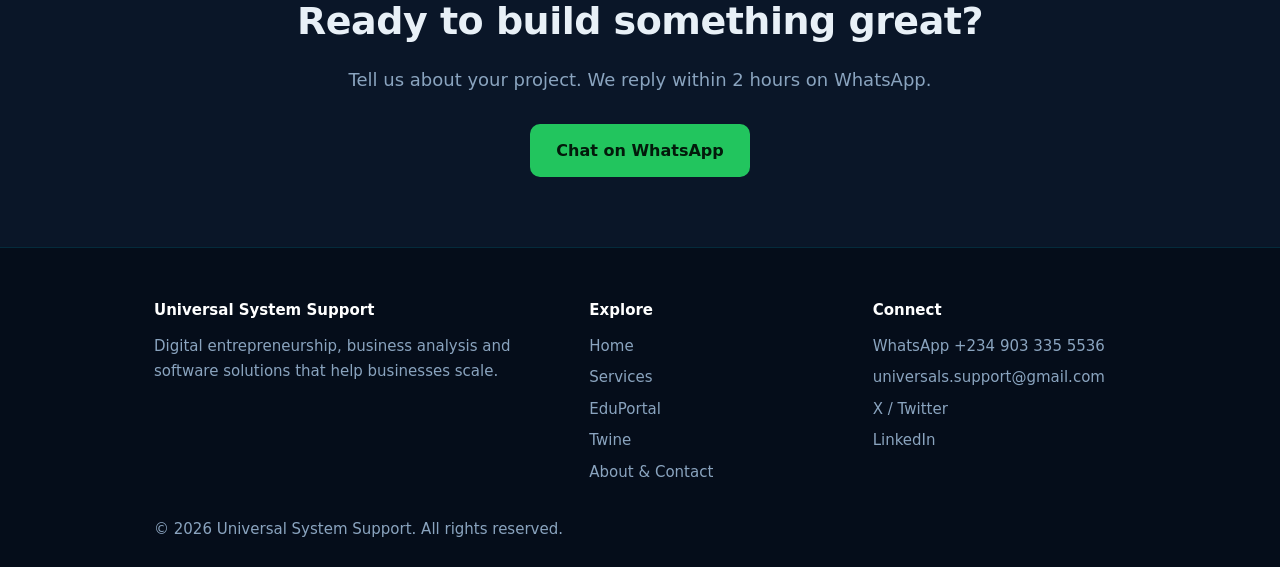
==== commit d568db09: "Update index.html" ====
--- a/index.html
+++ b/index.html
@@ -1,2635 +1,24 @@
-<!DOCTYPE html>
-<html lang="en">
-<head>
-<meta charset="UTF-8"/>
-<meta name="viewport" content="width=device-width, initial-scale=1.0"/>
-<title>Universal System Support — Digital Solutions</title>
-<link href="https://fonts.googleapis.com/css2?family=Syne:wght@400;600;700;800&family=DM+Sans:ital,wght@0,300;0,400;0,500;1,300&display=swap" rel="stylesheet"/>
-<style>
-  :root {
-    --navy: #050d1a;
-    --navy2: #0a1628;
-    --navy3: #0f2040;
-    --cyan: #00d4ff;
-    --cyan2: #00aacc;
-    --cyan-glow: rgba(0,212,255,0.15);
-    --cyan-glow2: rgba(0,212,255,0.05);
-    --white: #ffffff;
-    --off-white: #e8f0f7;
-    --muted: #7a99b8;
-    --card: rgba(10,22,40,0.85);
-    --border: rgba(0,212,255,0.15);
-    --border2: rgba(0,212,255,0.08);
-    --font-head: 'Syne', sans-serif;
-    --font-body: 'DM Sans', sans-serif;
-  }
-  *, *::before, *::after { box-sizing: border-box; margin: 0; padding: 0; }
-  html { scroll-behavior: smooth; }
-  body {
-    font-family: var(--font-body);
-    background: var(--navy);
-    color: var(--white);
-    overflow-x: hidden;
-    font-size: 16px;
-    line-height: 1.7;
-  }
+<!DOCTYPE html><html lang="en"><head><meta charset="UTF-8"><meta name="viewport" content="width=device-width,initial-scale=1"><title>Universal System Support — Software Solutions for the Real World</title><meta name="description" content="Digital entrepreneurship, business analysis and software solutions: EduPortal school management, Twine messaging and custom systems."><link rel="stylesheet" href="/styles.css"></head>
+<body data-page="home">
+<main>
+<section class="hero"><div class="wrap"><span class="tag">Indie Developer · Digital Product Builder</span>
+<h1>Software Solutions<br>for the <em>Real World.</em></h1>
+<p class="lead">Where ideas become products. We build smart digital systems for entrepreneurs, schools and growing businesses.</p>
+<div class="row"><a class="btn" href="/services">Explore Services</a><a class="btn o" href="/about#contact">Book a Consultation</a></div></div></section>
 
-  /* SCROLLBAR */
-  ::-webkit-scrollbar { width: 6px; }
-  ::-webkit-scrollbar-track { background: var(--navy); }
-  ::-webkit-scrollbar-thumb { background: var(--cyan2); border-radius: 3px; }
+<section class="alt"><div class="wrap"><span class="tag">Our Products</span><h2>Built by us, ready for you</h2>
+<div class="grid">
+<div class="card eg"><h3>🎓 EduPortal</h3><p>A complete school management system: public website, admin dashboard and mobile app for schools of every size.</p><p style="margin-top:12px"><a href="/eduportal">See plans →</a></p></div>
+<div class="card"><h3>💬 Twine</h3><p>A universal messaging app we’re building. Join the waitlist to get early access when it launches.</p><p style="margin-top:12px"><a href="/twine">Join the waitlist →</a></p></div>
+</div></div></section>
 
-  /* ANNOUNCEMENT BANNER */
-  .ann-bar {
-    background: linear-gradient(90deg, var(--navy3), #0a2a50, var(--navy3));
-    border-bottom: 1px solid var(--border);
-    padding: 10px 20px;
-    text-align: center;
-    font-size: 15px;
-    color: var(--off-white);
-    display: flex;
-    align-items: center;
-    justify-content: center;
-    gap: 12px;
-    flex-wrap: wrap;
-    position: relative;
-    z-index: 100;
-    animation: slideDown .6s ease;
-  }
-  .ann-bar span.badge {
-    background: var(--cyan);
-    color: var(--navy);
-    font-weight: 700;
-    font-size: 11px;
-    padding: 3px 10px;
-    border-radius: 20px;
-    font-family: var(--font-head);
-    letter-spacing: .5px;
-  }
-  .ann-bar .cta-link {
-    color: var(--cyan);
-    font-weight: 600;
-    text-decoration: none;
-    border-bottom: 1px solid transparent;
-    transition: border-color .2s;
-  }
-  .ann-bar .cta-link:hover { border-color: var(--cyan); }
+<section><div class="wrap"><span class="tag">What We Do</span><h2>Services</h2>
+<div class="grid">
+<div class="card"><h3>📊 Business Analysis</h3><p>Process audits and digital transformation roadmaps.</p></div>
+<div class="card"><h3>🏗️ No-Code Apps</h3><p>Web and mobile apps built fast, at a fraction of the cost.</p></div>
+<div class="card"><h3>⚙️ Automation & CRM</h3><p>Workflows and client systems that run while you sleep.</p></div>
+</div><p style="margin-top:26px"><a href="/services">View all services and pricing →</a></p></div></section>
 
-  /* NAVBAR */
-  nav {
-    position: sticky;
-    top: 0;
-    z-index: 999;
-    background: rgba(5,13,26,0.95);
-    backdrop-filter: blur(20px);
-    border-bottom: 1px solid var(--border);
-    padding: 0 5%;
-    display: flex;
-    align-items: center;
-    justify-content: space-between;
-    height: 68px;
-    transition: background .3s;
-  }
-  .nav-logo {
-    font-family: var(--font-head);
-    font-size: 18px;
-    font-weight: 800;
-    color: var(--white);
-    letter-spacing: 1px;
-    line-height: 1.1;
-  }
-  .nav-logo span { color: var(--cyan); }
-  .nav-logo small { display: block; font-size: 10px; font-weight: 400; color: var(--muted); letter-spacing: 3px; text-transform: uppercase; }
-  .nav-links {
-    display: flex;
-    align-items: center;
-    gap: 8px;
-    list-style: none;
-  }
-  .nav-links a {
-    color: var(--muted);
-    text-decoration: none;
-    font-size: 15px;
-    padding: 8px 14px;
-    border-radius: 8px;
-    transition: all .2s;
-    font-family: var(--font-head);
-    font-weight: 600;
-    letter-spacing: .3px;
-  }
-  .nav-links a:hover { color: var(--cyan); background: var(--cyan-glow2); }
-  .nav-actions { display: flex; align-items: center; gap: 12px; }
-  .btn-wa {
-    background: #25D366;
-    color: #fff;
-    border: none;
-    padding: 9px 18px;
-    border-radius: 8px;
-    font-size: 13px;
-    font-weight: 600;
-    font-family: var(--font-head);
-    cursor: pointer;
-    display: flex;
-    align-items: center;
-    gap: 7px;
-    transition: all .2s;
-    text-decoration: none;
-  }
-  .btn-wa:hover { background: #1fa854; transform: translateY(-1px); box-shadow: 0 6px 20px rgba(37,211,102,.3); }
-  .cart-btn {
-    background: var(--cyan-glow);
-    border: 1px solid var(--border);
-    color: var(--cyan);
-    width: 42px;
-    height: 42px;
-    border-radius: 10px;
-    display: flex;
-    align-items: center;
-    justify-content: center;
-    cursor: pointer;
-    font-size: 18px;
-    position: relative;
-    transition: all .2s;
-  }
-  .cart-btn:hover { background: var(--cyan-glow); border-color: var(--cyan); }
-  .cart-count {
-    position: absolute;
-    top: -6px; right: -6px;
-    background: var(--cyan);
-    color: var(--navy);
-    font-size: 10px;
-    font-weight: 800;
-    width: 18px; height: 18px;
-    border-radius: 50%;
-    display: flex;
-    align-items: center;
-    justify-content: center;
-    display: none;
-  }
-  .hamburger {
-    display: none;
-    flex-direction: column;
-    gap: 5px;
-    cursor: pointer;
-    padding: 5px;
-  }
-  .hamburger span {
-    display: block; width: 24px; height: 2px;
-    background: var(--cyan);
-    border-radius: 2px;
-    transition: all .3s;
-  }
-
-  /* MOBILE MENU */
-  .mobile-menu {
-    display: none;
-    position: fixed;
-    top: 0; left: 0; right: 0; bottom: 0;
-    background: rgba(5,13,26,0.98);
-    backdrop-filter: blur(20px);
-    z-index: 9998;
-    flex-direction: column;
-    align-items: center;
-    justify-content: center;
-    gap: 24px;
-  }
-  .mobile-menu.open { display: flex; }
-  .mobile-menu a {
-    font-family: var(--font-head);
-    font-size: 26px;
-    font-weight: 800;
-    color: var(--white);
-    text-decoration: none;
-    letter-spacing: 1px;
-    transition: color .2s;
-  }
-  .mobile-menu a:hover { color: var(--cyan); }
-  .mobile-menu-close {
-    position: absolute;
-    top: 22px; right: 5%;
-    font-size: 30px;
-    color: var(--muted);
-    cursor: pointer;
-  }
-
-  /* HERO */
-  .hero {
-    min-height: 92vh;
-    display: flex;
-    align-items: center;
-    justify-content: center;
-    text-align: center;
-    padding: 80px 5% 60px;
-    position: relative;
-    overflow: hidden;
-  }
-  .hero-bg {
-    position: absolute;
-    inset: 0;
-    background:
-      radial-gradient(ellipse 80% 60% at 50% 0%, rgba(0,212,255,0.08) 0%, transparent 70%),
-      radial-gradient(ellipse 50% 40% at 80% 80%, rgba(0,170,204,0.05) 0%, transparent 60%),
-      linear-gradient(180deg, var(--navy) 0%, var(--navy2) 100%);
-  }
-  .hero-grid {
-    position: absolute;
-    inset: 0;
-    background-image:
-      linear-gradient(rgba(0,212,255,0.04) 1px, transparent 1px),
-      linear-gradient(90deg, rgba(0,212,255,0.04) 1px, transparent 1px);
-    background-size: 60px 60px;
-    mask-image: radial-gradient(ellipse 80% 80% at 50% 50%, black, transparent);
-  }
-  .hero-content { position: relative; z-index: 2; max-width: 820px; }
-  .hero-badge {
-    display: inline-flex;
-    align-items: center;
-    gap: 8px;
-    background: var(--cyan-glow);
-    border: 1px solid var(--border);
-    border-radius: 30px;
-    padding: 8px 20px;
-    font-size: 13px;
-    color: var(--cyan);
-    font-weight: 600;
-    letter-spacing: .5px;
-    margin-bottom: 28px;
-    animation: fadeUp .8s ease;
-  }
-  .hero-badge::before { content: '●'; font-size: 8px; animation: pulse 2s infinite; }
-  @keyframes pulse { 0%,100% { opacity: 1; } 50% { opacity: .3; } }
-  .hero h1 {
-    font-family: var(--font-head);
-    font-size: clamp(38px, 7vw, 78px);
-    font-weight: 800;
-    line-height: 1.05;
-    letter-spacing: -1.5px;
-    margin-bottom: 22px;
-    animation: fadeUp .9s ease .1s both;
-  }
-  .hero h1 em {
-    font-style: normal;
-    color: var(--cyan);
-    position: relative;
-  }
-  .hero p {
-    font-size: clamp(17px, 2.4vw, 21px);
-    color: var(--muted);
-    line-height: 1.75;
-    max-width: 560px;
-    margin: 0 auto 40px;
-    animation: fadeUp .9s ease .2s both;
-  }
-  .hero-btns {
-    display: flex;
-    gap: 14px;
-    justify-content: center;
-    flex-wrap: wrap;
-    animation: fadeUp .9s ease .3s both;
-  }
-  .btn-primary {
-    background: var(--cyan);
-    color: var(--navy);
-    border: none;
-    padding: 14px 32px;
-    border-radius: 10px;
-    font-size: 15px;
-    font-weight: 700;
-    font-family: var(--font-head);
-    cursor: pointer;
-    transition: all .2s;
-    text-decoration: none;
-    letter-spacing: .3px;
-  }
-  .btn-primary:hover { background: #00eeff; transform: translateY(-2px); box-shadow: 0 12px 30px rgba(0,212,255,.3); }
-  .btn-outline {
-    background: transparent;
-    color: var(--cyan);
-    border: 1.5px solid var(--border);
-    padding: 14px 32px;
-    border-radius: 10px;
-    font-size: 15px;
-    font-weight: 700;
-    font-family: var(--font-head);
-    cursor: pointer;
-    transition: all .2s;
-    text-decoration: none;
-  }
-  .btn-outline:hover { border-color: var(--cyan); background: var(--cyan-glow); }
-  .hero-stats {
-    display: flex;
-    gap: 40px;
-    justify-content: center;
-    margin-top: 60px;
-    padding-top: 40px;
-    border-top: 1px solid var(--border2);
-    flex-wrap: wrap;
-    animation: fadeUp .9s ease .4s both;
-  }
-  .stat { text-align: center; }
-  .stat-num {
-    font-family: var(--font-head);
-    font-size: 32px;
-    font-weight: 800;
-    color: var(--cyan);
-    display: block;
-  }
-  .stat-label { font-size: 13px; color: var(--muted); margin-top: 4px; }
-
-  /* SECTION COMMON */
-  section { padding: 90px 5%; }
-  .section-tag {
-    display: inline-block;
-    font-size: 11px;
-    font-weight: 700;
-    letter-spacing: 3px;
-    text-transform: uppercase;
-    color: var(--cyan);
-    font-family: var(--font-head);
-    margin-bottom: 14px;
-  }
-  .section-title {
-    font-family: var(--font-head);
-    font-size: clamp(26px, 4.5vw, 46px);
-    font-weight: 800;
-    letter-spacing: -1px;
-    line-height: 1.1;
-    margin-bottom: 16px;
-    color: var(--white);
-  }
-  .section-sub {
-    font-size: 17px;
-    color: var(--muted);
-    line-height: 1.75;
-    max-width: 540px;
-  }
-  .section-head { margin-bottom: 52px; }
-  .section-head.center { text-align: center; }
-  .section-head.center .section-sub { margin: 0 auto; }
-
-  /* SERVICES */
-  #services { background: var(--navy2); }
-  .services-grid {
-    display: grid;
-    grid-template-columns: repeat(auto-fill, minmax(300px, 1fr));
-    gap: 24px;
-  }
-  .service-card {
-    background: var(--card);
-    border: 1px solid var(--border2);
-    border-radius: 16px;
-    padding: 36px 30px;
-    position: relative;
-    overflow: hidden;
-    cursor: pointer;
-    transition: all .3s;
-    backdrop-filter: blur(10px);
-  }
-  .service-card::before {
-    content: '';
-    position: absolute;
-    top: 0; left: 0; right: 0;
-    height: 3px;
-    background: linear-gradient(90deg, var(--cyan), transparent);
-    transform: scaleX(0);
-    transform-origin: left;
-    transition: transform .3s;
-  }
-  .service-card:hover { border-color: var(--border); transform: translateY(-4px); box-shadow: 0 20px 50px rgba(0,0,0,.3); }
-  .service-card:hover::before { transform: scaleX(1); }
-  .service-icon {
-    width: 54px; height: 54px;
-    background: var(--cyan-glow);
-    border: 1px solid var(--border);
-    border-radius: 14px;
-    display: flex;
-    align-items: center;
-    justify-content: center;
-    font-size: 24px;
-    margin-bottom: 22px;
-    transition: all .3s;
-  }
-  .service-card:hover .service-icon { background: var(--cyan); }
-  .service-card h3 {
-    font-family: var(--font-head);
-    font-size: 18px;
-    font-weight: 700;
-    margin-bottom: 10px;
-    color: var(--white);
-  }
-  .service-card p { font-size: 15px; color: var(--muted); line-height: 1.75; margin-bottom: 22px; }
-  .service-price {
-    display: flex;
-    align-items: center;
-    justify-content: space-between;
-    padding-top: 18px;
-    border-top: 1px solid var(--border2);
-  }
-  .price-tag { font-family: var(--font-head); font-size: 20px; font-weight: 800; color: var(--cyan); }
-  .price-sub { font-size: 13px; color: var(--muted); }
-  .enquire-btn {
-    background: var(--cyan-glow);
-    border: 1px solid var(--border);
-    color: var(--cyan);
-    padding: 8px 18px;
-    border-radius: 8px;
-    font-size: 13px;
-    font-weight: 600;
-    font-family: var(--font-head);
-    cursor: pointer;
-    transition: all .2s;
-    text-decoration: none;
-    display: inline-flex;
-    align-items: center;
-    gap: 6px;
-  }
-  .enquire-btn:hover { background: var(--cyan); color: var(--navy); border-color: var(--cyan); }
-
-  /* ABOUT STRIP */
-  .about-strip {
-    background: linear-gradient(135deg, var(--navy3), var(--navy2));
-    border-top: 1px solid var(--border);
-    border-bottom: 1px solid var(--border);
-    padding: 70px 5%;
-    display: grid;
-    grid-template-columns: 1fr 1fr;
-    gap: 60px;
-    align-items: center;
-  }
-  .about-text h2 {
-    font-family: var(--font-head);
-    font-size: clamp(28px, 4vw, 42px);
-    font-weight: 800;
-    letter-spacing: -1px;
-    margin-bottom: 18px;
-    line-height: 1.15;
-  }
-  .about-text p { font-size: 16px; color: var(--muted); line-height: 1.85; margin-bottom: 14px; }
-  .about-tags { display: flex; flex-wrap: wrap; gap: 10px; margin-top: 24px; }
-  .about-tag {
-    background: var(--cyan-glow);
-    border: 1px solid var(--border);
-    color: var(--cyan);
-    padding: 7px 16px;
-    border-radius: 20px;
-    font-size: 13px;
-    font-weight: 600;
-    font-family: var(--font-head);
-  }
-  .about-visual {
-    display: grid;
-    grid-template-columns: 1fr 1fr;
-    gap: 14px;
-  }
-  .about-card {
-    background: var(--card);
-    border: 1px solid var(--border2);
-    border-radius: 14px;
-    padding: 24px 20px;
-    text-align: center;
-    transition: all .3s;
-  }
-  .about-card:hover { border-color: var(--border); transform: translateY(-3px); }
-  .about-card .num {
-    font-family: var(--font-head);
-    font-size: 30px;
-    font-weight: 800;
-    color: var(--cyan);
-  }
-  .about-card .lbl { font-size: 12px; color: var(--muted); margin-top: 5px; }
-  .about-card:first-child { grid-column: span 2; }
-  .about-card:first-child .num { font-size: 42px; }
-
-  /* FEATURES */
-  #features { background: var(--navy); }
-  .features-grid {
-    display: grid;
-    grid-template-columns: repeat(auto-fill, minmax(240px, 1fr));
-    gap: 20px;
-  }
-  .feature-item {
-    display: flex;
-    align-items: flex-start;
-    gap: 16px;
-    padding: 24px 20px;
-    background: var(--card);
-    border: 1px solid var(--border2);
-    border-radius: 14px;
-    transition: all .2s;
-  }
-  .feature-item:hover { border-color: var(--border); transform: translateY(-2px); }
-  .feature-icon { font-size: 22px; flex-shrink: 0; margin-top: 3px; }
-  .feature-item h4 { font-family: var(--font-head); font-size: 16px; font-weight: 700; margin-bottom: 6px; }
-  .feature-item p { font-size: 14px; color: var(--muted); line-height: 1.65; }
-
-  /* PRODUCTS / PACKAGES */
-  #packages { background: var(--navy2); }
-  .packages-grid {
-    display: grid;
-    grid-template-columns: repeat(auto-fill, minmax(280px, 1fr));
-    gap: 24px;
-    margin-top: 8px;
-  }
-  .pkg-card {
-    background: var(--card);
-    border: 1px solid var(--border2);
-    border-radius: 20px;
-    padding: 36px 28px;
-    position: relative;
-    transition: all .3s;
-    display: flex;
-    flex-direction: column;
-  }
-  .pkg-card.featured {
-    border-color: var(--cyan);
-    background: linear-gradient(145deg, rgba(0,212,255,0.07), rgba(10,22,40,0.9));
-    box-shadow: 0 0 40px rgba(0,212,255,0.1);
-  }
-  .pkg-card:hover { transform: translateY(-5px); box-shadow: 0 24px 60px rgba(0,0,0,.4); }
-  .pkg-badge {
-    position: absolute;
-    top: -13px; left: 50%;
-    transform: translateX(-50%);
-    background: var(--cyan);
-    color: var(--navy);
-    font-size: 11px;
-    font-weight: 800;
-    padding: 4px 16px;
-    border-radius: 20px;
-    font-family: var(--font-head);
-    letter-spacing: 1px;
-    white-space: nowrap;
-  }
-  .pkg-card h3 { font-family: var(--font-head); font-size: 20px; font-weight: 800; margin-bottom: 8px; }
-  .pkg-desc { font-size: 15px; color: var(--muted); line-height: 1.65; margin-bottom: 24px; }
-  .pkg-price { font-family: var(--font-head); font-size: 36px; font-weight: 800; color: var(--cyan); margin-bottom: 4px; }
-  .pkg-price span { font-size: 16px; font-weight: 500; color: var(--muted); }
-  .pkg-per { font-size: 12px; color: var(--muted); margin-bottom: 26px; }
-  .pkg-features { list-style: none; margin-bottom: 30px; flex: 1; }
-  .pkg-features li {
-    display: flex;
-    align-items: flex-start;
-    gap: 10px;
-    font-size: 15px;
-    color: var(--off-white);
-    padding: 8px 0;
-    border-bottom: 1px solid var(--border2);
-  }
-  .pkg-features li:last-child { border-bottom: none; }
-  .pkg-features li::before { content: '✓'; color: var(--cyan); font-weight: 800; font-size: 13px; margin-top: 1px; flex-shrink: 0; }
-
-  /* TESTIMONIALS */
-  #testimonials { background: var(--navy); }
-  .testimonials-grid {
-    display: grid;
-    grid-template-columns: repeat(auto-fill, minmax(300px, 1fr));
-    gap: 22px;
-  }
-  .testi-card {
-    background: var(--card);
-    border: 1px solid var(--border2);
-    border-radius: 16px;
-    padding: 28px;
-    transition: all .2s;
-  }
-  .testi-card:hover { border-color: var(--border); transform: translateY(-3px); }
-  .testi-stars { color: #fbbf24; font-size: 16px; margin-bottom: 14px; letter-spacing: 2px; }
-  .testi-text { font-size: 15px; color: var(--off-white); line-height: 1.8; margin-bottom: 20px; font-style: italic; }
-  .testi-author { display: flex; align-items: center; gap: 12px; }
-  .testi-avatar {
-    width: 42px; height: 42px;
-    border-radius: 50%;
-    background: linear-gradient(135deg, var(--cyan), var(--cyan2));
-    display: flex;
-    align-items: center;
-    justify-content: center;
-    font-family: var(--font-head);
-    font-weight: 800;
-    color: var(--navy);
-    font-size: 16px;
-  }
-  .testi-name { font-weight: 700; font-size: 15px; font-family: var(--font-head); }
-  .testi-role { font-size: 13px; color: var(--muted); }
-  .testi-verified { font-size: 12px; color: #22c55e; display: flex; align-items: center; gap: 4px; margin-top: 2px; }
-
-  /* FAQ */
-  #faq { background: var(--navy2); }
-  .faq-list { max-width: 720px; margin: 0 auto; }
-  .faq-item {
-    border: 1px solid var(--border2);
-    border-radius: 14px;
-    margin-bottom: 12px;
-    overflow: hidden;
-    transition: border-color .2s;
-  }
-  .faq-item.open { border-color: var(--border); }
-  .faq-q {
-    padding: 20px 24px;
-    display: flex;
-    align-items: center;
-    justify-content: space-between;
-    cursor: pointer;
-    font-family: var(--font-head);
-    font-size: 16px;
-    font-weight: 600;
-    gap: 16px;
-    transition: background .2s;
-  }
-  .faq-item.open .faq-q { background: rgba(0,212,255,0.04); }
-  .faq-q .icon {
-    width: 28px; height: 28px;
-    background: var(--cyan-glow);
-    border: 1px solid var(--border);
-    border-radius: 8px;
-    display: flex;
-    align-items: center;
-    justify-content: center;
-    font-size: 14px;
-    color: var(--cyan);
-    flex-shrink: 0;
-    transition: all .3s;
-  }
-  .faq-item.open .faq-q .icon { background: var(--cyan); color: var(--navy); transform: rotate(45deg); }
-  .faq-a {
-    max-height: 0;
-    overflow: hidden;
-    transition: max-height .35s ease, padding .3s;
-    padding: 0 24px;
-    font-size: 15px;
-    color: var(--muted);
-    line-height: 1.8;
-  }
-  .faq-item.open .faq-a { max-height: 300px; padding: 0 24px 20px; }
-
-  /* CONTACT */
-  #contact { background: var(--navy); }
-  .contact-wrap {
-    display: grid;
-    grid-template-columns: 1fr 1.4fr;
-    gap: 60px;
-    align-items: start;
-  }
-  .contact-info h2 { font-family: var(--font-head); font-size: 36px; font-weight: 800; letter-spacing: -1px; margin-bottom: 16px; }
-  .contact-info p { font-size: 15px; color: var(--muted); line-height: 1.8; margin-bottom: 32px; }
-  .contact-items { display: flex; flex-direction: column; gap: 16px; }
-  .contact-item {
-    display: flex;
-    align-items: flex-start;
-    gap: 14px;
-    padding: 16px 18px;
-    background: var(--card);
-    border: 1px solid var(--border2);
-    border-radius: 12px;
-    transition: all .2s;
-  }
-  .contact-item:hover { border-color: var(--border); }
-  .contact-item-icon {
-    width: 40px; height: 40px;
-    background: var(--cyan-glow);
-    border-radius: 10px;
-    display: flex; align-items: center; justify-content: center;
-    font-size: 18px; flex-shrink: 0;
-  }
-  .contact-item-text { font-size: 15px; color: var(--muted); }
-  .contact-item-text strong { display: block; font-family: var(--font-head); font-size: 15px; color: var(--white); margin-bottom: 3px; }
-  .contact-wa-big {
-    display: flex;
-    align-items: center;
-    gap: 14px;
-    background: rgba(37,211,102,0.08);
-    border: 1.5px solid rgba(37,211,102,.3);
-    border-radius: 14px;
-    padding: 20px 22px;
-    color: #4ade80;
-    text-decoration: none;
-    font-weight: 600;
-    font-family: var(--font-head);
-    font-size: 16px;
-    margin-top: 24px;
-    transition: all .2s;
-  }
-  .contact-wa-big:hover { background: rgba(37,211,102,0.15); border-color: #4ade80; transform: translateY(-2px); }
-  .contact-wa-big .wa-sub { font-size: 12px; font-weight: 400; color: rgba(74,222,128,.7); font-family: var(--font-body); }
-
-  /* FORM */
-  .contact-form {
-    background: var(--card);
-    border: 1px solid var(--border);
-    border-radius: 20px;
-    padding: 40px 36px;
-  }
-  .contact-form h3 {
-    font-family: var(--font-head);
-    font-size: 22px;
-    font-weight: 800;
-    margin-bottom: 8px;
-  }
-  .contact-form p { font-size: 14px; color: var(--muted); margin-bottom: 28px; }
-  .form-row { display: grid; grid-template-columns: 1fr 1fr; gap: 14px; }
-  .form-group { margin-bottom: 16px; }
-  .form-group label {
-    display: block;
-    font-size: 13px;
-    font-weight: 600;
-    color: var(--muted);
-    font-family: var(--font-head);
-    letter-spacing: .5px;
-    margin-bottom: 7px;
-    text-transform: uppercase;
-  }
-  .form-group input,
-  .form-group select,
-  .form-group textarea {
-    width: 100%;
-    background: rgba(5,13,26,0.8);
-    border: 1.5px solid var(--border2);
-    border-radius: 10px;
-    padding: 13px 16px;
-    color: var(--white);
-    font-size: 15px;
-    font-family: var(--font-body);
-    outline: none;
-    transition: border-color .2s;
-    resize: none;
-  }
-  .form-group input:focus,
-  .form-group select:focus,
-  .form-group textarea:focus { border-color: var(--cyan); }
-  .form-group select option { background: var(--navy2); }
-  .form-group textarea { min-height: 100px; }
-  .form-submit {
-    width: 100%;
-    background: var(--cyan);
-    color: var(--navy);
-    border: none;
-    padding: 15px;
-    border-radius: 10px;
-    font-size: 15px;
-    font-weight: 700;
-    font-family: var(--font-head);
-    cursor: pointer;
-    transition: all .2s;
-    display: flex;
-    align-items: center;
-    justify-content: center;
-    gap: 8px;
-    margin-top: 8px;
-  }
-  .form-submit:hover { background: #00eeff; transform: translateY(-2px); box-shadow: 0 12px 30px rgba(0,212,255,.3); }
-
-  /* CART SIDEBAR */
-  .cart-overlay {
-    position: fixed;
-    inset: 0;
-    background: rgba(0,0,0,.6);
-    backdrop-filter: blur(6px);
-    z-index: 9990;
-    opacity: 0;
-    pointer-events: none;
-    transition: opacity .3s;
-  }
-  .cart-overlay.open { opacity: 1; pointer-events: all; }
-  .cart-sidebar {
-    position: fixed;
-    top: 0; right: 0; bottom: 0;
-    width: 380px;
-    background: var(--navy2);
-    border-left: 1px solid var(--border);
-    z-index: 9995;
-    display: flex;
-    flex-direction: column;
-    transform: translateX(100%);
-    transition: transform .35s cubic-bezier(.4,0,.2,1);
-  }
-  .cart-sidebar.open { transform: translateX(0); }
-  .cart-header {
-    padding: 24px 24px 20px;
-    border-bottom: 1px solid var(--border2);
-    display: flex;
-    align-items: center;
-    justify-content: space-between;
-  }
-  .cart-header h3 { font-family: var(--font-head); font-size: 18px; font-weight: 800; }
-  .cart-close {
-    width: 36px; height: 36px;
-    background: var(--cyan-glow);
-    border: 1px solid var(--border);
-    border-radius: 8px;
-    display: flex; align-items: center; justify-content: center;
-    cursor: pointer; font-size: 16px; color: var(--muted);
-    transition: all .2s;
-  }
-  .cart-close:hover { color: var(--white); border-color: var(--cyan); }
-  .cart-body { flex: 1; overflow-y: auto; padding: 20px 24px; }
-  .cart-empty { text-align: center; padding: 60px 20px; color: var(--muted); }
-  .cart-empty .icon { font-size: 48px; margin-bottom: 16px; opacity: .4; }
-  .cart-empty p { font-size: 14px; }
-  .cart-item {
-    display: flex;
-    gap: 14px;
-    padding: 16px 0;
-    border-bottom: 1px solid var(--border2);
-    align-items: flex-start;
-  }
-  .cart-item-info { flex: 1; }
-  .cart-item-name { font-family: var(--font-head); font-size: 14px; font-weight: 700; margin-bottom: 4px; }
-  .cart-item-price { font-size: 13px; color: var(--cyan); font-weight: 600; margin-bottom: 10px; }
-  .cart-item-qty {
-    display: flex;
-    align-items: center;
-    gap: 10px;
-  }
-  .qty-btn {
-    width: 28px; height: 28px;
-    background: var(--cyan-glow);
-    border: 1px solid var(--border);
-    color: var(--cyan);
-    border-radius: 6px;
-    font-size: 16px;
-    display: flex; align-items: center; justify-content: center;
-    cursor: pointer;
-    transition: all .2s;
-  }
-  .qty-btn:hover { background: var(--cyan); color: var(--navy); }
-  .qty-num { font-family: var(--font-head); font-weight: 700; font-size: 15px; min-width: 20px; text-align: center; }
-  .cart-remove { color: var(--muted); cursor: pointer; font-size: 18px; transition: color .2s; padding: 4px; }
-  .cart-remove:hover { color: #f87171; }
-  .cart-footer { padding: 20px 24px; border-top: 1px solid var(--border2); }
-  .cart-total {
-    display: flex;
-    justify-content: space-between;
-    align-items: center;
-    margin-bottom: 16px;
-  }
-  .cart-total span:first-child { font-family: var(--font-head); font-size: 14px; color: var(--muted); }
-  .cart-total span:last-child { font-family: var(--font-head); font-size: 24px; font-weight: 800; color: var(--cyan); }
-  .checkout-btn {
-    width: 100%;
-    background: var(--cyan);
-    color: var(--navy);
-    border: none;
-    padding: 15px;
-    border-radius: 10px;
-    font-size: 15px;
-    font-weight: 700;
-    font-family: var(--font-head);
-    cursor: pointer;
-    transition: all .2s;
-    display: flex; align-items: center; justify-content: center; gap: 8px;
-    margin-bottom: 10px;
-  }
-  .checkout-btn:hover { background: #00eeff; }
-  .checkout-wa-btn {
-    width: 100%;
-    background: rgba(37,211,102,0.1);
-    color: #4ade80;
-    border: 1.5px solid rgba(37,211,102,.3);
-    padding: 13px;
-    border-radius: 10px;
-    font-size: 14px;
-    font-weight: 700;
-    font-family: var(--font-head);
-    cursor: pointer;
-    transition: all .2s;
-    display: flex; align-items: center; justify-content: center; gap: 8px;
-  }
-  .checkout-wa-btn:hover { background: rgba(37,211,102,0.2); border-color: #4ade80; }
-
-  /* AI CHAT */
-  .ai-chat-btn {
-    position: fixed;
-    bottom: 90px; right: 28px;
-    width: 58px; height: 58px;
-    background: linear-gradient(135deg, var(--cyan), var(--cyan2));
-    border-radius: 50%;
-    display: flex; align-items: center; justify-content: center;
-    cursor: pointer;
-    z-index: 9980;
-    box-shadow: 0 8px 30px rgba(0,212,255,.4);
-    font-size: 24px;
-    transition: all .3s;
-    border: none;
-  }
-  .ai-chat-btn:hover { transform: scale(1.1); box-shadow: 0 12px 40px rgba(0,212,255,.5); }
-  .ai-chat-bubble {
-    position: fixed;
-    bottom: 160px; right: 28px;
-    width: 360px;
-    background: var(--navy2);
-    border: 1px solid var(--border);
-    border-radius: 20px;
-    z-index: 9980;
-    display: none;
-    flex-direction: column;
-    box-shadow: 0 20px 60px rgba(0,0,0,.5);
-    overflow: hidden;
-  }
-  .ai-chat-bubble.open { display: flex; }
-  .ai-chat-head {
-    background: linear-gradient(135deg, var(--navy3), var(--navy2));
-    border-bottom: 1px solid var(--border);
-    padding: 16px 20px;
-    display: flex;
-    align-items: center;
-    gap: 12px;
-  }
-  .ai-avatar {
-    width: 38px; height: 38px;
-    background: linear-gradient(135deg, var(--cyan), var(--cyan2));
-    border-radius: 50%;
-    display: flex; align-items: center; justify-content: center;
-    font-size: 18px;
-  }
-  .ai-chat-head-info { flex: 1; }
-  .ai-chat-head-info strong { display: block; font-family: var(--font-head); font-size: 14px; }
-  .ai-chat-head-info small { font-size: 11px; color: #4ade80; }
-  .ai-close-btn { color: var(--muted); cursor: pointer; font-size: 20px; transition: color .2s; background: none; border: none; }
-  .ai-close-btn:hover { color: var(--white); }
-  .ai-chat-msgs {
-    height: 260px;
-    overflow-y: auto;
-    padding: 16px;
-    display: flex;
-    flex-direction: column;
-    gap: 10px;
-    scroll-behavior: smooth;
-  }
-  .msg {
-    max-width: 82%;
-    padding: 11px 15px;
-    border-radius: 14px;
-    font-size: 14px;
-    line-height: 1.65;
-  }
-  .msg.bot {
-    background: rgba(0,212,255,0.08);
-    border: 1px solid var(--border2);
-    border-radius: 4px 14px 14px 14px;
-    color: var(--off-white);
-    align-self: flex-start;
-  }
-  .msg.user {
-    background: var(--cyan);
-    color: var(--navy);
-    font-weight: 600;
-    border-radius: 14px 4px 14px 14px;
-    align-self: flex-end;
-  }
-  .msg.typing { align-self: flex-start; }
-  .dots { display: flex; gap: 4px; padding: 4px 0; }
-  .dots span {
-    width: 7px; height: 7px;
-    background: var(--cyan);
-    border-radius: 50%;
-    animation: bounce .8s infinite;
-  }
-  .dots span:nth-child(2) { animation-delay: .15s; }
-  .dots span:nth-child(3) { animation-delay: .3s; }
-  @keyframes bounce { 0%,80%,100% { transform: translateY(0); } 40% { transform: translateY(-8px); } }
-  .ai-chat-input {
-    border-top: 1px solid var(--border2);
-    padding: 14px 16px;
-    display: flex;
-    gap: 10px;
-  }
-  .ai-chat-input input {
-    flex: 1;
-    background: rgba(5,13,26,.8);
-    border: 1.5px solid var(--border2);
-    border-radius: 10px;
-    padding: 10px 14px;
-    color: var(--white);
-    font-size: 14px;
-    font-family: var(--font-body);
-    outline: none;
-    transition: border-color .2s;
-  }
-  .ai-chat-input input:focus { border-color: var(--cyan); }
-  .ai-send-btn {
-    background: var(--cyan);
-    color: var(--navy);
-    border: none;
-    width: 40px; height: 40px;
-    border-radius: 10px;
-    font-size: 18px;
-    cursor: pointer;
-    display: flex; align-items: center; justify-content: center;
-    transition: all .2s;
-  }
-  .ai-send-btn:hover { background: #00eeff; }
-  .ai-quick-btns {
-    padding: 0 16px 14px;
-    display: flex;
-    flex-wrap: wrap;
-    gap: 7px;
-  }
-  .ai-quick-btn {
-    background: var(--cyan-glow2);
-    border: 1px solid var(--border2);
-    color: var(--cyan);
-    padding: 6px 12px;
-    border-radius: 20px;
-    font-size: 12px;
-    font-weight: 600;
-    cursor: pointer;
-    transition: all .2s;
-    font-family: var(--font-head);
-  }
-  .ai-quick-btn:hover { background: var(--cyan-glow); border-color: var(--cyan); }
-
-  /* ENQUIRY MODAL */
-  .modal-overlay {
-    position: fixed;
-    inset: 0;
-    background: rgba(0,0,0,.7);
-    backdrop-filter: blur(8px);
-    z-index: 9990;
-    display: none;
-    align-items: center;
-    justify-content: center;
-    padding: 20px;
-  }
-  .modal-overlay.open { display: flex; }
-  .modal {
-    background: var(--navy2);
-    border: 1px solid var(--border);
-    border-radius: 20px;
-    padding: 40px 36px;
-    width: 100%;
-    max-width: 480px;
-    animation: scaleIn .3s ease;
-  }
-  @keyframes scaleIn { from { transform: scale(.95); opacity: 0; } to { transform: scale(1); opacity: 1; } }
-  .modal h3 { font-family: var(--font-head); font-size: 22px; font-weight: 800; margin-bottom: 6px; }
-  .modal p { font-size: 14px; color: var(--muted); margin-bottom: 26px; }
-  .modal-close {
-    position: absolute; top: 20px; right: 20px;
-    color: var(--muted); cursor: pointer; font-size: 22px; background: none; border: none;
-  }
-  .modal { position: relative; }
-
-  /* NEWSLETTER */
-  .newsletter {
-    background: linear-gradient(135deg, var(--navy3), var(--navy2));
-    border-top: 1px solid var(--border);
-    padding: 70px 5%;
-    text-align: center;
-  }
-  .newsletter h2 { font-family: var(--font-head); font-size: 32px; font-weight: 800; margin-bottom: 10px; }
-  .newsletter p { font-size: 15px; color: var(--muted); margin-bottom: 30px; }
-  .newsletter-form { display: flex; gap: 12px; max-width: 460px; margin: 0 auto; }
-  .newsletter-form input {
-    flex: 1;
-    background: rgba(5,13,26,.8);
-    border: 1.5px solid var(--border);
-    border-radius: 10px;
-    padding: 13px 18px;
-    color: var(--white);
-    font-size: 14px;
-    font-family: var(--font-body);
-    outline: none;
-    transition: border-color .2s;
-  }
-  .newsletter-form input:focus { border-color: var(--cyan); }
-  .newsletter-form button {
-    background: var(--cyan);
-    color: var(--navy);
-    border: none;
-    padding: 13px 24px;
-    border-radius: 10px;
-    font-weight: 700;
-    font-family: var(--font-head);
-    cursor: pointer;
-    font-size: 14px;
-    transition: all .2s;
-    white-space: nowrap;
-  }
-  .newsletter-form button:hover { background: #00eeff; }
-
-  /* FOOTER */
-  footer {
-    background: var(--navy);
-    border-top: 1px solid var(--border2);
-    padding: 60px 5% 30px;
-  }
-  .footer-grid {
-    display: grid;
-    grid-template-columns: 1.6fr 1fr 1fr 1fr;
-    gap: 40px;
-    padding-bottom: 40px;
-    border-bottom: 1px solid var(--border2);
-    margin-bottom: 30px;
-  }
-  .footer-brand .logo { font-family: var(--font-head); font-size: 20px; font-weight: 800; margin-bottom: 14px; color: var(--white); }
-  .footer-brand .logo span { color: var(--cyan); }
-  .footer-brand p { font-size: 14px; color: var(--muted); line-height: 1.8; margin-bottom: 20px; }
-  .footer-socials { display: flex; gap: 10px; }
-  .social-btn {
-    width: 38px; height: 38px;
-    background: var(--cyan-glow);
-    border: 1px solid var(--border);
-    border-radius: 10px;
-    display: flex; align-items: center; justify-content: center;
-    font-size: 16px;
-    cursor: pointer;
-    transition: all .2s;
-    text-decoration: none;
-    color: var(--muted);
-  }
-  .social-btn:hover { border-color: var(--cyan); color: var(--cyan); }
-  .footer-col h4 { font-family: var(--font-head); font-size: 13px; font-weight: 700; letter-spacing: 2px; text-transform: uppercase; color: var(--cyan); margin-bottom: 20px; }
-  .footer-col ul { list-style: none; }
-  .footer-col ul li { margin-bottom: 11px; }
-  .footer-col ul li a { font-size: 15px; color: var(--muted); text-decoration: none; transition: color .2s; }
-  .footer-col ul li a:hover { color: var(--white); }
-  .footer-bottom {
-    display: flex;
-    align-items: center;
-    justify-content: space-between;
-    flex-wrap: wrap;
-    gap: 12px;
-    font-size: 14px;
-    color: var(--muted);
-  }
-  .footer-bottom a { color: var(--muted); text-decoration: none; transition: color .2s; }
-  .footer-bottom a:hover { color: var(--cyan); }
-
-  /* TOAST */
-  .toast {
-    position: fixed;
-    bottom: 100px; left: 50%;
-    transform: translateX(-50%) translateY(20px);
-    background: var(--navy2);
-    border: 1px solid var(--border);
-    border-radius: 12px;
-    padding: 14px 22px;
-    font-size: 14px;
-    font-weight: 600;
-    display: flex;
-    align-items: center;
-    gap: 10px;
-    opacity: 0;
-    transition: all .3s;
-    z-index: 99999;
-    pointer-events: none;
-    white-space: nowrap;
-  }
-  .toast.show { opacity: 1; transform: translateX(-50%) translateY(0); }
-  .toast.success { border-color: #22c55e; color: #4ade80; }
-  .toast.info { border-color: var(--cyan); color: var(--cyan); }
-
-  /* ANIMATIONS */
-  @keyframes fadeUp {
-    from { opacity: 0; transform: translateY(28px); }
-    to { opacity: 1; transform: translateY(0); }
-  }
-  @keyframes slideDown {
-    from { opacity: 0; transform: translateY(-100%); }
-    to { opacity: 1; transform: translateY(0); }
-  }
-  .reveal { opacity: 0; transform: translateY(30px); transition: opacity .7s ease, transform .7s ease; }
-  .reveal.visible { opacity: 1; transform: translateY(0); }
-
-  /* RESPONSIVE */
-  @media (max-width: 900px) {
-    .nav-links { display: none; }
-    .hamburger { display: flex; }
-    .btn-wa.nav-wa { display: none; }
-    .about-strip { grid-template-columns: 1fr; }
-    .contact-wrap { grid-template-columns: 1fr; }
-    .footer-grid { grid-template-columns: 1fr 1fr; }
-    .form-row { grid-template-columns: 1fr; }
-  }
-  @media (max-width: 600px) {
-    section { padding: 60px 5%; }
-    .hero { min-height: 80vh; padding: 60px 5% 40px; }
-    .footer-grid { grid-template-columns: 1fr; }
-    .cart-sidebar { width: 100%; }
-    .newsletter-form { flex-direction: column; }
-    .hero-stats { gap: 24px; }
-    .contact-form { padding: 28px 22px; }
-    .modal { padding: 30px 22px; }
-    .ai-chat-bubble { width: calc(100vw - 32px); right: 16px; }
-  }
-  /* EDUPORTAL ANNOUNCEMENT BANNER */
-  .edu-ann {
-    background: linear-gradient(90deg, #0a1f0a, #0d2e10, #0a1f0a);
-    border-bottom: 1px solid rgba(34,197,94,0.25);
-    padding: 11px 20px;
-    text-align: center;
-    font-size: 14px;
-    color: #bbf7d0;
-    display: flex;
-    align-items: center;
-    justify-content: center;
-    gap: 12px;
-    flex-wrap: wrap;
-    position: relative;
-    z-index: 100;
-  }
-  .edu-ann .edu-badge {
-    background: linear-gradient(90deg, #16a34a, #22c55e);
-    color: #fff;
-    font-weight: 800;
-    font-size: 11px;
-    padding: 3px 12px;
-    border-radius: 20px;
-    font-family: var(--font-head);
-    letter-spacing: 1px;
-    animation: pulse 2s infinite;
-  }
-  .edu-ann .edu-discount {
-    background: rgba(34,197,94,0.15);
-    border: 1px solid rgba(34,197,94,0.3);
-    color: #4ade80;
-    font-weight: 700;
-    font-size: 12px;
-    padding: 3px 10px;
-    border-radius: 20px;
-    font-family: var(--font-head);
-  }
-  .edu-ann a {
-    color: #4ade80;
-    font-weight: 700;
-    text-decoration: none;
-    border-bottom: 1px solid rgba(74,222,128,.4);
-    transition: border-color .2s;
-  }
-  .edu-ann a:hover { border-color: #4ade80; }
-
-  /* EDUPORTAL SECTION */
-  #eduportal {
-    background: linear-gradient(180deg, #050d0a 0%, #071510 40%, #050d0a 100%);
-    padding: 90px 5%;
-    position: relative;
-    overflow: hidden;
-    border-top: 1px solid rgba(34,197,94,0.1);
-    border-bottom: 1px solid rgba(34,197,94,0.1);
-  }
-  #eduportal::before {
-    content: '';
-    position: absolute;
-    inset: 0;
-    background:
-      radial-gradient(ellipse 70% 50% at 50% 0%, rgba(34,197,94,0.06) 0%, transparent 70%),
-      radial-gradient(ellipse 40% 30% at 80% 80%, rgba(16,163,74,0.04) 0%, transparent 60%);
-    pointer-events: none;
-  }
-  #eduportal::after {
-    content: '';
-    position: absolute;
-    inset: 0;
-    background-image:
-      linear-gradient(rgba(34,197,94,0.03) 1px, transparent 1px),
-      linear-gradient(90deg, rgba(34,197,94,0.03) 1px, transparent 1px);
-    background-size: 60px 60px;
-    mask-image: radial-gradient(ellipse 80% 80% at 50% 50%, black, transparent);
-    pointer-events: none;
-  }
-  .edu-hero {
-    display: grid;
-    grid-template-columns: 1fr 1fr;
-    gap: 64px;
-    align-items: center;
-    position: relative;
-    z-index: 2;
-    margin-bottom: 70px;
-  }
-  .edu-left {}
-  .edu-eyebrow {
-    display: inline-flex;
-    align-items: center;
-    gap: 8px;
-    background: rgba(34,197,94,0.08);
-    border: 1px solid rgba(34,197,94,0.2);
-    border-radius: 30px;
-    padding: 7px 18px;
-    font-size: 12px;
-    color: #4ade80;
-    font-weight: 700;
-    letter-spacing: 1px;
-    text-transform: uppercase;
-    font-family: var(--font-head);
-    margin-bottom: 22px;
-  }
-  .edu-eyebrow::before { content: '●'; font-size: 8px; animation: pulse 2s infinite; }
-  .edu-title {
-    font-family: var(--font-head);
-    font-size: clamp(30px, 5vw, 52px);
-    font-weight: 800;
-    line-height: 1.08;
-    letter-spacing: -1.5px;
-    margin-bottom: 10px;
-    color: var(--white);
-  }
-  .edu-title .brand {
-    background: linear-gradient(90deg, #4ade80, #22c55e);
-    -webkit-background-clip: text;
-    -webkit-text-fill-color: transparent;
-    background-clip: text;
-  }
-  .edu-subtitle {
-    font-size: 13px;
-    font-weight: 700;
-    color: rgba(74,222,128,.6);
-    font-family: var(--font-head);
-    letter-spacing: 2px;
-    text-transform: uppercase;
-    margin-bottom: 20px;
-  }
-  .edu-desc {
-    font-size: 16px;
-    color: #94a3b8;
-    line-height: 1.8;
-    margin-bottom: 28px;
-  }
-  .edu-highlights {
-    display: flex;
-    flex-direction: column;
-    gap: 10px;
-    margin-bottom: 32px;
-  }
-  .edu-highlight {
-    display: flex;
-    align-items: center;
-    gap: 10px;
-    font-size: 14px;
-    color: #cbd5e1;
-  }
-  .edu-highlight::before {
-    content: '✓';
-    width: 22px; height: 22px;
-    background: rgba(34,197,94,0.12);
-    border: 1px solid rgba(34,197,94,0.3);
-    border-radius: 6px;
-    display: flex;
-    align-items: center;
-    justify-content: center;
-    font-size: 12px;
-    color: #4ade80;
-    font-weight: 800;
-    flex-shrink: 0;
-  }
-  .edu-btns {
-    display: flex;
-    gap: 12px;
-    flex-wrap: wrap;
-  }
-  .btn-edu-primary {
-    background: linear-gradient(135deg, #16a34a, #22c55e);
-    color: #fff;
-    border: none;
-    padding: 14px 28px;
-    border-radius: 10px;
-    font-size: 15px;
-    font-weight: 700;
-    font-family: var(--font-head);
-    cursor: pointer;
-    transition: all .2s;
-    text-decoration: none;
-    display: inline-flex;
-    align-items: center;
-    gap: 8px;
-  }
-  .btn-edu-primary:hover { transform: translateY(-2px); box-shadow: 0 12px 30px rgba(34,197,94,.3); filter: brightness(1.1); }
-  .btn-edu-outline {
-    background: rgba(34,197,94,0.06);
-    color: #4ade80;
-    border: 1.5px solid rgba(34,197,94,0.3);
-    padding: 14px 28px;
-    border-radius: 10px;
-    font-size: 15px;
-    font-weight: 700;
-    font-family: var(--font-head);
-    cursor: pointer;
-    transition: all .2s;
-    text-decoration: none;
-    display: inline-flex;
-    align-items: center;
-    gap: 8px;
-  }
-  .btn-edu-outline:hover { background: rgba(34,197,94,0.12); border-color: #4ade80; transform: translateY(-2px); }
-  /* Right side — visual card */
-  .edu-right {}
-  .edu-mockup {
-    background: rgba(10,28,14,0.9);
-    border: 1px solid rgba(34,197,94,0.2);
-    border-radius: 20px;
-    padding: 28px;
-    position: relative;
-    backdrop-filter: blur(10px);
-    box-shadow: 0 30px 80px rgba(0,0,0,.5), 0 0 60px rgba(34,197,94,0.05);
-  }
-  .edu-mockup-header {
-    display: flex;
-    align-items: center;
-    gap: 10px;
-    margin-bottom: 22px;
-    padding-bottom: 16px;
-    border-bottom: 1px solid rgba(34,197,94,0.1);
-  }
-  .edu-mockup-dots { display: flex; gap: 6px; }
-  .edu-mockup-dots span {
-    width: 10px; height: 10px; border-radius: 50%;
-  }
-  .edu-mockup-dots span:nth-child(1) { background: #ef4444; }
-  .edu-mockup-dots span:nth-child(2) { background: #f59e0b; }
-  .edu-mockup-dots span:nth-child(3) { background: #22c55e; }
-  .edu-mockup-title { font-family: var(--font-head); font-size: 13px; color: rgba(74,222,128,.7); font-weight: 600; flex: 1; text-align: center; }
-  .edu-stat-grid {
-    display: grid;
-    grid-template-columns: 1fr 1fr;
-    gap: 12px;
-    margin-bottom: 16px;
-  }
-  .edu-stat-card {
-    background: rgba(34,197,94,0.05);
-    border: 1px solid rgba(34,197,94,0.1);
-    border-radius: 12px;
-    padding: 16px;
-    text-align: center;
-  }
-  .edu-stat-card .num { font-family: var(--font-head); font-size: 24px; font-weight: 800; color: #4ade80; }
-  .edu-stat-card .lbl { font-size: 11px; color: #64748b; margin-top: 3px; }
-  .edu-platform-list { display: flex; flex-direction: column; gap: 8px; }
-  .edu-platform {
-    display: flex;
-    align-items: center;
-    gap: 12px;
-    padding: 12px 14px;
-    background: rgba(34,197,94,0.04);
-    border: 1px solid rgba(34,197,94,0.08);
-    border-radius: 10px;
-    transition: all .2s;
-  }
-  .edu-platform:hover { border-color: rgba(34,197,94,0.2); background: rgba(34,197,94,0.08); }
-  .edu-platform-icon {
-    width: 36px; height: 36px;
-    background: rgba(34,197,94,0.1);
-    border-radius: 9px;
-    display: flex; align-items: center; justify-content: center;
-    font-size: 18px; flex-shrink: 0;
-  }
-  .edu-platform-info { flex: 1; }
-  .edu-platform-info strong { display: block; font-family: var(--font-head); font-size: 13px; font-weight: 700; color: var(--white); }
-  .edu-platform-info span { font-size: 11px; color: #64748b; }
-  .edu-platform-price { font-family: var(--font-head); font-size: 13px; font-weight: 800; color: #4ade80; }
-
-  /* EduPortal pricing cards */
-  .edu-pricing {
-    position: relative;
-    z-index: 2;
-    margin-bottom: 60px;
-  }
-  .edu-pricing-head { text-align: center; margin-bottom: 36px; }
-  .edu-pricing-head h3 { font-family: var(--font-head); font-size: 28px; font-weight: 800; margin-bottom: 8px; }
-  .edu-pricing-head p { font-size: 15px; color: #64748b; }
-  .edu-pricing-head .urgency {
-    display: inline-flex;
-    align-items: center;
-    gap: 8px;
-    background: rgba(239,68,68,0.08);
-    border: 1px solid rgba(239,68,68,0.2);
-    border-radius: 20px;
-    padding: 6px 16px;
-    font-size: 13px;
-    color: #f87171;
-    font-weight: 600;
-    font-family: var(--font-head);
-    margin-top: 12px;
-  }
-  .edu-cards {
-    display: grid;
-    grid-template-columns: repeat(auto-fill, minmax(260px, 1fr));
-    gap: 20px;
-  }
-  .edu-card {
-    background: rgba(10,28,14,0.8);
-    border: 1px solid rgba(34,197,94,0.12);
-    border-radius: 18px;
-    padding: 28px 24px;
-    transition: all .3s;
-    position: relative;
-    display: flex;
-    flex-direction: column;
-  }
-  .edu-card:hover { border-color: rgba(34,197,94,0.3); transform: translateY(-4px); box-shadow: 0 20px 50px rgba(0,0,0,.4); }
-  .edu-card.full-pkg {
-    border-color: rgba(34,197,94,0.35);
-    background: linear-gradient(145deg, rgba(34,197,94,0.06), rgba(10,28,14,0.95));
-    box-shadow: 0 0 40px rgba(34,197,94,0.07);
-  }
-  .edu-card-badge {
-    position: absolute;
-    top: -12px; left: 50%; transform: translateX(-50%);
-    background: linear-gradient(90deg, #16a34a, #22c55e);
-    color: #fff;
-    font-size: 11px; font-weight: 800;
-    padding: 3px 16px; border-radius: 20px;
-    font-family: var(--font-head); letter-spacing: 1px;
-    white-space: nowrap;
-  }
-  .edu-card-icon { font-size: 30px; margin-bottom: 14px; }
-  .edu-card h4 { font-family: var(--font-head); font-size: 17px; font-weight: 800; margin-bottom: 6px; color: var(--white); }
-  .edu-card .edu-card-desc { font-size: 13px; color: #64748b; line-height: 1.6; margin-bottom: 18px; }
-  .edu-price-wrap { margin-bottom: 18px; }
-  .edu-orig-price { font-size: 13px; color: #64748b; text-decoration: line-through; margin-bottom: 2px; }
-  .edu-disc-price { font-family: var(--font-head); font-size: 28px; font-weight: 800; color: #4ade80; line-height: 1; }
-  .edu-disc-badge {
-    display: inline-block;
-    background: rgba(239,68,68,0.12);
-    border: 1px solid rgba(239,68,68,0.25);
-    color: #f87171;
-    font-size: 11px; font-weight: 800;
-    padding: 2px 8px; border-radius: 20px;
-    font-family: var(--font-head);
-    margin-left: 8px;
-    vertical-align: middle;
-  }
-  .edu-card-features { list-style: none; margin-bottom: 22px; flex: 1; }
-  .edu-card-features li {
-    display: flex; align-items: flex-start; gap: 8px;
-    font-size: 13px; color: #94a3b8; padding: 6px 0;
-    border-bottom: 1px solid rgba(34,197,94,0.06);
-  }
-  .edu-card-features li:last-child { border-bottom: none; }
-  .edu-card-features li::before { content: '✓'; color: #4ade80; font-weight: 800; font-size: 12px; flex-shrink: 0; margin-top: 1px; }
-  .btn-edu-enquire {
-    width: 100%;
-    background: rgba(34,197,94,0.08);
-    border: 1.5px solid rgba(34,197,94,0.25);
-    color: #4ade80;
-    padding: 12px;
-    border-radius: 10px;
-    font-size: 14px; font-weight: 700;
-    font-family: var(--font-head);
-    cursor: pointer;
-    transition: all .2s;
-    display: flex; align-items: center; justify-content: center; gap: 8px;
-    text-decoration: none;
-  }
-  .btn-edu-enquire:hover { background: rgba(34,197,94,0.15); border-color: #4ade80; transform: translateY(-1px); }
-  .btn-edu-enquire.solid { background: linear-gradient(135deg,#16a34a,#22c55e); color: #fff; border: none; }
-  .btn-edu-enquire.solid:hover { filter: brightness(1.1); }
-  .edu-demo-strip {
-    position: relative;
-    z-index: 2;
-    background: rgba(34,197,94,0.04);
-    border: 1px solid rgba(34,197,94,0.15);
-    border-radius: 16px;
-    padding: 28px 32px;
-    display: flex;
-    align-items: center;
-    gap: 24px;
-    flex-wrap: wrap;
-  }
-  .edu-demo-text { flex: 1; min-width: 200px; }
-  .edu-demo-text h4 { font-family: var(--font-head); font-size: 18px; font-weight: 800; margin-bottom: 6px; }
-  .edu-demo-text p { font-size: 14px; color: #64748b; line-height: 1.6; }
-  .edu-demo-btns { display: flex; gap: 10px; flex-wrap: wrap; }
-
-  @media (max-width: 900px) {
-    .edu-hero { grid-template-columns: 1fr; gap: 40px; }
-    .edu-right { order: -1; }
-  }
-  @media (max-width: 600px) {
-    .edu-btns { flex-direction: column; }
-    .edu-demo-strip { flex-direction: column; align-items: flex-start; }
-  }
-</style>
-</head>
-<body>
-
-<!-- ANNOUNCEMENT BANNER — rotates between USS and EduPortal -->
-<div class="ann-bar" id="annBanner">
-  <span class="badge">🚀 NOW LIVE</span>
-  Get your business automated — Free consultation for new clients!
-  <a href="#contact" class="cta-link">Book a free call →</a>
-</div>
-<div class="edu-ann" id="eduBanner" style="display:none;">
-  <span class="edu-badge">🎓 NEW PRODUCT</span>
-  <strong>EduPortal</strong> — Enterprise School Management System now available!
-  <span class="edu-discount">50% OFF · First 10 Schools Only</span>
-  <a href="#eduportal">See plans & pricing →</a>
-</div>
-
-<!-- NAVBAR -->
-<nav id="navbar">
-  <div class="nav-logo">
-    UNIVERSAL<span>.</span>
-    <small>SYSTEM SUPPORT</small>
-  </div>
-  <ul class="nav-links">
-    <li><a href="#services">Services</a></li>
-    <li><a href="#packages">Packages</a></li>
-    <li><a href="#eduportal" style="color:#4ade80;">EduPortal 🎓</a></li>
-    <li><a href="#about">About</a></li>
-    <li><a href="#testimonials">Reviews</a></li>
-    <li><a href="#faq">FAQ</a></li>
-    <li><a href="#contact">Contact</a></li>
-  </ul>
-  <div class="nav-actions">
-    <a href="https://wa.me/2349033355536?text=Hi%20Universal%20System%20Support%2C%20I%20want%20to%20enquire%20about%20your%20services" class="btn-wa nav-wa" target="_blank">
-      <svg width="16" height="16" fill="currentColor" viewBox="0 0 24 24"><path d="M17.472 14.382c-.297-.149-1.758-.867-2.03-.967-.273-.099-.471-.148-.67.15-.197.297-.767.966-.94 1.164-.173.199-.347.223-.644.075-.297-.15-1.255-.463-2.39-1.475-.883-.788-1.48-1.761-1.653-2.059-.173-.297-.018-.458.13-.606.134-.133.298-.347.446-.52.149-.174.198-.298.298-.497.099-.198.05-.371-.025-.52-.075-.149-.669-1.612-.916-2.207-.242-.579-.487-.5-.669-.51-.173-.008-.371-.01-.57-.01-.198 0-.52.074-.792.372-.272.297-1.04 1.016-1.04 2.479 0 1.462 1.065 2.875 1.213 3.074.149.198 2.096 3.2 5.077 4.487.709.306 1.262.489 1.694.625.712.227 1.36.195 1.871.118.571-.085 1.758-.719 2.006-1.413.248-.694.248-1.289.173-1.413-.074-.124-.272-.198-.57-.347m-5.421 7.403h-.004a9.87 9.87 0 01-5.031-1.378l-.361-.214-3.741.982.998-3.648-.235-.374a9.86 9.86 0 01-1.51-5.26c.001-5.45 4.436-9.884 9.888-9.884 2.64 0 5.122 1.03 6.988 2.898a9.825 9.825 0 012.893 6.994c-.003 5.45-4.437 9.884-9.885 9.884m8.413-18.297A11.815 11.815 0 0012.05 0C5.495 0 .16 5.335.157 11.892c0 2.096.547 4.142 1.588 5.945L.057 24l6.305-1.654a11.882 11.882 0 005.683 1.448h.005c6.554 0 11.89-5.335 11.893-11.893a11.821 11.821 0 00-3.48-8.413z"/></svg>
-      Chat on WhatsApp
-    </a>
-    <div class="cart-btn" onclick="toggleCart()">
-      🛒
-      <div class="cart-count" id="cartCount">0</div>
-    </div>
-    <div class="hamburger" onclick="toggleMobileMenu()">
-      <span></span><span></span><span></span>
-    </div>
-  </div>
-</nav>
-
-<!-- MOBILE MENU -->
-<div class="mobile-menu" id="mobileMenu">
-  <span class="mobile-menu-close" onclick="toggleMobileMenu()">✕</span>
-  <a href="#services" onclick="toggleMobileMenu()">Services</a>
-  <a href="#packages" onclick="toggleMobileMenu()">Packages</a>
-  <a href="#eduportal" onclick="toggleMobileMenu()" style="color:#4ade80;">EduPortal 🎓</a>
-  <a href="#about" onclick="toggleMobileMenu()">About</a>
-  <a href="#testimonials" onclick="toggleMobileMenu()">Reviews</a>
-  <a href="#faq" onclick="toggleMobileMenu()">FAQ</a>
-  <a href="#contact" onclick="toggleMobileMenu()">Contact</a>
-</div>
-
-<!-- HERO -->
-<section class="hero" id="home">
-  <div class="hero-bg"></div>
-  <div class="hero-grid"></div>
-  <div class="hero-content">
-    <div class="hero-badge">Available for Projects · Digital Solutions Expert</div>
-    <h1>Digital Strategy,<br/>Automation &<br/><em>No-Code Power.</em></h1>
-    <p style="font-size:clamp(13px,2vw,16px);color:var(--cyan);font-family:var(--font-head);font-weight:600;letter-spacing:.5px;margin-bottom:18px;opacity:.85;">For solopreneurs, startups & growing businesses</p>
-    <p>Empowering entrepreneurs and businesses with smart digital systems — from business analysis to fully automated workflows, all without a single line of code.</p>
-    <div class="hero-btns">
-      <a href="#services" class="btn-primary">Explore Services</a>
-      <a href="#contact" class="btn-outline">Book Consultation</a>
-    </div>
-    <div class="hero-stats">
-      <div class="stat"><span class="stat-num">150+</span><div class="stat-label">Projects Delivered</div></div>
-      <div class="stat"><span class="stat-num">98%</span><div class="stat-label">Client Satisfaction</div></div>
-      <div class="stat"><span class="stat-num">5+</span><div class="stat-label">Years Experience</div></div>
-      <div class="stat"><span class="stat-num">30+</span><div class="stat-label">Tools Mastered</div></div>
-    </div>
-  </div>
-</section>
-
-<!-- SERVICES -->
-<section id="services">
-  <div class="section-head">
-    <div class="section-tag">What I Do</div>
-    <h2 class="section-title">Core Services</h2>
-    <p class="section-sub">Comprehensive digital solutions tailored for entrepreneurs, startups, and growing businesses.</p>
-  </div>
-  <div class="services-grid" id="servicesGrid">
-    <!-- Cards injected by JS -->
-  </div>
-</section>
-
-<!-- ABOUT -->
-<div class="about-strip reveal" id="about">
-  <div class="about-text">
-    <div class="section-tag">About Me</div>
-    <h2>Digital Entrepreneur.<br/>Business Analyst.<br/><span style="color:var(--cyan)">No-Code Builder.</span></h2>
-    <p>I help businesses transform their digital presence and internal operations using the latest no-code tools and strategic business analysis frameworks. No complex tech required — just smart systems.</p>
-    <p>With deep expertise in process automation, digital product creation, and business intelligence, I bridge the gap between your business goals and technology execution.</p>
-    <p style="color:var(--off-white);font-style:italic;border-left:3px solid var(--cyan);padding-left:16px;margin-top:8px;">Universal System Support is an evolving digital‑entrepreneurship and business‑consulting firm that drives visibility, sales growth, and customer retention, helping companies scale quickly in today's fast‑moving digital market.</p>
-    <div class="about-tags">
-      <span class="about-tag">Notion</span>
-      <span class="about-tag">Zapier</span>
-      <span class="about-tag">Airtable</span>
-      <span class="about-tag">Webflow</span>
-      <span class="about-tag">Make.com</span>
-      <span class="about-tag">Bubble</span>
-      <span class="about-tag">Power BI</span>
-      <span class="about-tag">Glide</span>
-    </div>
-  </div>
-  <div class="about-visual">
-    <div class="about-card">
-      <div class="num">150+</div>
-      <div class="lbl">Happy Clients & Projects</div>
-    </div>
-    <div class="about-card">
-      <div class="num">5+</div>
-      <div class="lbl">Years in Digital Space</div>
-    </div>
-    <div class="about-card">
-      <div class="num">30+</div>
-      <div class="lbl">No-Code Tools</div>
-    </div>
-    <div class="about-card">
-      <div class="num">98%</div>
-      <div class="lbl">Satisfaction Rate</div>
-    </div>
-  </div>
-</div>
-
-<!-- FEATURES -->
-<section id="features">
-  <div class="section-head center reveal">
-    <div class="section-tag">Why Choose Me</div>
-    <h2 class="section-title">The USS Advantage</h2>
-    <p class="section-sub">Smart, fast, and tailored digital solutions that actually work for your business.</p>
-  </div>
-  <div class="features-grid reveal">
-    <div class="feature-item"><div class="feature-icon">⚡</div><div><h4>Fast Turnaround</h4><p>Most projects delivered within agreed timelines — no endless delays.</p></div></div>
-    <div class="feature-item"><div class="feature-icon">🔧</div><div><h4>No-Code First</h4><p>Modern tools that save costs without sacrificing quality or power.</p></div></div>
-    <div class="feature-item"><div class="feature-icon">📊</div><div><h4>Data-Driven Decisions</h4><p>Every solution backed by proper business analysis and strategy.</p></div></div>
-    <div class="feature-item"><div class="feature-icon">🔄</div><div><h4>Full Automation</h4><p>Set up once, run forever — workflows that work while you sleep.</p></div></div>
-    <div class="feature-item"><div class="feature-icon">💬</div><div><h4>WhatsApp Support</h4><p>Direct access via WhatsApp for quick communication on your projects.</p></div></div>
-    <div class="feature-item"><div class="feature-icon">🎯</div><div><h4>Result-Focused</h4><p>Clear deliverables, measurable outcomes, and real business impact.</p></div></div>
-    <div class="feature-item"><div class="feature-icon">🔒</div><div><h4>Confidential & Secure</h4><p>Your business data and strategies are handled with full discretion.</p></div></div>
-    <div class="feature-item"><div class="feature-icon">♾️</div><div><h4>Ongoing Support</h4><p>I don't disappear after delivery — post-project support always available.</p></div></div>
-  </div>
-</section>
-
-<!-- EDUPORTAL SECTION -->
-<section id="eduportal">
-
-  <!-- HERO BLOCK -->
-  <div class="edu-hero reveal">
-    <div class="edu-left">
-      <div class="edu-eyebrow">New Product · Now Available</div>
-      <div class="edu-subtitle">Enterprise School Management System</div>
-      <h2 class="edu-title">Introducing<br/><span class="brand">EduPortal</span></h2>
-      <p class="edu-desc">A comprehensive, enterprise-grade platform purpose-built for educational institutions of all sizes — from nursery schools to universities. Digitise and streamline every aspect of school administration with one powerful system.</p>
-      <div class="edu-highlights">
-        <div class="edu-highlight">Student enrollment, grade tracking & attendance</div>
-        <div class="edu-highlight">Staff & teacher management with role-based access</div>
-        <div class="edu-highlight">Parent communication & student engagement tools</div>
-        <div class="edu-highlight">Total control — no third-party restrictions</div>
-        <div class="edu-highlight">Works for nursery, primary, secondary & universities</div>
-      </div>
-      <div class="edu-btns">
-        <a href="https://universalskills-school.vercel.app/" class="btn-edu-primary" target="_blank">🎓 View Live Demo</a>
-        <a href="https://wa.me/2349033355536?text=Hi%20USS%2C%20I%27m%20interested%20in%20EduPortal%20for%20my%20school.%20Please%20share%20more%20details." class="btn-edu-outline" target="_blank">Request Demo Account</a>
-      </div>
-    </div>
-    <div class="edu-right">
-      <div class="edu-mockup">
-        <div class="edu-mockup-header">
-          <div class="edu-mockup-dots"><span></span><span></span><span></span></div>
-          <div class="edu-mockup-title">EduPortal Admin Dashboard</div>
-        </div>
-        <div class="edu-stat-grid">
-          <div class="edu-stat-card"><div class="num">500+</div><div class="lbl">Students Managed</div></div>
-          <div class="edu-stat-card"><div class="num">100%</div><div class="lbl">Cloud-Based</div></div>
-          <div class="edu-stat-card"><div class="num">3</div><div class="lbl">Platforms Included</div></div>
-          <div class="edu-stat-card"><div class="num">24/7</div><div class="lbl">System Uptime</div></div>
-        </div>
-        <div class="edu-platform-list">
-          <div class="edu-platform">
-            <div class="edu-platform-icon">🌐</div>
-            <div class="edu-platform-info">
-              <strong>Public Website</strong>
-              <span>School portal for prospective students & parents</span>
-            </div>
-            <div class="edu-platform-price">From ₦137,500</div>
-          </div>
-          <div class="edu-platform">
-            <div class="edu-platform-icon">🖥️</div>
-            <div class="edu-platform-info">
-              <strong>Admin Dashboard</strong>
-              <span>Role-based portal for staff, teachers & admin</span>
-            </div>
-            <div class="edu-platform-price">From ₦375,000</div>
-          </div>
-          <div class="edu-platform">
-            <div class="edu-platform-icon">📱</div>
-            <div class="edu-platform-info">
-              <strong>Mobile Application</strong>
-              <span>On-the-go access for staff, admins & parents</span>
-            </div>
-            <div class="edu-platform-price">+₦100,000</div>
-          </div>
-        </div>
-      </div>
-    </div>
-  </div>
-
-  <!-- PRICING CARDS -->
-  <div class="edu-pricing reveal">
-    <div class="edu-pricing-head">
-      <div class="section-tag" style="color:#4ade80;">EduPortal Pricing</div>
-      <h3>Choose Your Plan</h3>
-      <p>One-time payment per school. Additional customisation billed separately.</p>
-      <div class="urgency">🔥 50% Early-Bird Discount — Only 10 schools · Price increases after slots are filled</div>
-    </div>
-    <div class="edu-cards">
-
-      <!-- Website Only -->
-      <div class="edu-card reveal">
-        <div class="edu-card-icon">🌐</div>
-        <h4>Public Website</h4>
-        <p class="edu-card-desc">A professional school website with a dedicated admission/enquiry portal for prospective students and parents.</p>
-        <div class="edu-price-wrap">
-          <div class="edu-orig-price">₦275,000</div>
-          <div class="edu-disc-price">₦137,500 <span class="edu-disc-badge">50% OFF</span></div>
-        </div>
-        <ul class="edu-card-features">
-          <li>Custom-branded school website</li>
-          <li>Student/parent enquiry portal</li>
-          <li>Admissions information pages</li>
-          <li>News & events section</li>
-          <li>Mobile responsive design</li>
-          <li>Basic SEO setup</li>
-        </ul>
-        <a href="https://wa.me/2349033355536?text=Hi%20USS%2C%20I%27m%20interested%20in%20the%20EduPortal%20Public%20Website%20plan%20at%20%E2%82%A6137%2C500%20for%20my%20school." class="btn-edu-enquire" target="_blank">Enquire on WhatsApp</a>
-      </div>
-
-      <!-- Admin Dashboard -->
-      <div class="edu-card reveal">
-        <div class="edu-card-icon">🖥️</div>
-        <h4>Admin Dashboard</h4>
-        <p class="edu-card-desc">Secure, role-based administration portal for managing students, staff, grades, attendance, and communications.</p>
-        <div class="edu-price-wrap">
-          <div class="edu-orig-price">₦750,000</div>
-          <div class="edu-disc-price">₦375,000 <span class="edu-disc-badge">50% OFF</span></div>
-        </div>
-        <ul class="edu-card-features">
-          <li>Student enrollment & records</li>
-          <li>Grade & result management</li>
-          <li>Attendance tracking system</li>
-          <li>Staff & teacher management</li>
-          <li>Role-based access control</li>
-          <li>Parent communication tools</li>
-          <li>Class & timetable management</li>
-        </ul>
-        <a href="https://wa.me/2349033355536?text=Hi%20USS%2C%20I%27m%20interested%20in%20the%20EduPortal%20Admin%20Dashboard%20plan%20at%20%E2%82%A6375%2C000%20for%20my%20school." class="btn-edu-enquire" target="_blank">Enquire on WhatsApp</a>
-      </div>
-
-      <!-- Full Package -->
-      <div class="edu-card full-pkg reveal">
-        <div class="edu-card-badge">⭐ BEST VALUE</div>
-        <div class="edu-card-icon">🏫</div>
-        <h4>Full Package</h4>
-        <p class="edu-card-desc">Website + Admin Dashboard bundled together — everything your school needs to go fully digital, at a combined discount.</p>
-        <div class="edu-price-wrap">
-          <div class="edu-orig-price">₦1,025,000</div>
-          <div class="edu-disc-price">₦512,500 <span class="edu-disc-badge">50% OFF</span></div>
-        </div>
-        <ul class="edu-card-features">
-          <li>Everything in Website plan</li>
-          <li>Everything in Admin Dashboard plan</li>
-          <li>Seamless integration between both</li>
-          <li>Unified school branding</li>
-          <li>Priority setup & onboarding</li>
-          <li>Staff training session included</li>
-          <li>30-day post-delivery support</li>
-        </ul>
-        <a href="https://wa.me/2349033355536?text=Hi%20USS%2C%20I%27m%20interested%20in%20the%20EduPortal%20Full%20Package%20at%20%E2%82%A6512%2C500%20for%20my%20school." class="btn-edu-enquire solid" target="_blank">Enquire on WhatsApp</a>
-      </div>
-
-      <!-- Mobile App Add-on -->
-      <div class="edu-card reveal">
-        <div class="edu-card-icon">📱</div>
-        <h4>Mobile App Add-on</h4>
-        <p class="edu-card-desc">Add a cross-platform mobile application to any plan — giving staff, administrators, and parents on-the-go access to everything.</p>
-        <div class="edu-price-wrap">
-          <div class="edu-orig-price">₦200,000</div>
-          <div class="edu-disc-price">₦100,000 <span class="edu-disc-badge">50% OFF</span></div>
-        </div>
-        <ul class="edu-card-features">
-          <li>iOS & Android compatible</li>
-          <li>Real-time push notifications</li>
-          <li>Attendance marking on mobile</li>
-          <li>Grade & result viewing</li>
-          <li>Parent-school messaging</li>
-          <li>Add-on to any EduPortal plan</li>
-        </ul>
-        <a href="https://wa.me/2349033355536?text=Hi%20USS%2C%20I%27m%20interested%20in%20adding%20the%20EduPortal%20Mobile%20App%20to%20my%20plan." class="btn-edu-enquire" target="_blank">Enquire on WhatsApp</a>
-      </div>
-
-    </div>
-  </div>
-
-  <!-- DEMO STRIP -->
-  <div class="edu-demo-strip reveal">
-    <div class="edu-demo-text">
-      <h4>🎓 Want to experience EduPortal before committing?</h4>
-      <p>View our live demo school website, or contact us to request a hands-on demo teacher/class management account — test enrollment, attendance, grade management and more yourself.</p>
-    </div>
-    <div class="edu-demo-btns">
-      <a href="https://universalskills-school.vercel.app/" class="btn-edu-primary" target="_blank">View Live Demo</a>
-      <a href="https://wa.me/2349033355536?text=Hi%20USS%2C%20please%20send%20me%20a%20demo%20account%20to%20test%20EduPortal." class="btn-edu-outline" target="_blank">Request Demo Account</a>
-    </div>
-  </div>
-
-</section>
-
-<!-- PACKAGES -->
-<section id="packages">
-  <div class="section-head center reveal">
-    <div class="section-tag">Pricing</div>
-    <h2 class="section-title">Service Packages</h2>
-    <p class="section-sub">Transparent pricing for every business stage — add to cart or enquire directly.</p>
-  </div>
-  <div class="packages-grid" id="packagesGrid">
-    <!-- Injected by JS -->
-  </div>
-</section>
-
-<!-- TESTIMONIALS -->
-<section id="testimonials">
-  <div class="section-head center reveal">
-    <div class="section-tag">Social Proof</div>
-    <h2 class="section-title">What Clients Say</h2>
-    <p class="section-sub">Real feedback from real clients across Nigeria and beyond.</p>
-  </div>
-  <div class="testimonials-grid reveal" id="testiGrid"></div>
-</section>
-
-<!-- FAQ -->
-<section id="faq">
-  <div class="section-head center reveal">
-    <div class="section-tag">Common Questions</div>
-    <h2 class="section-title">FAQ</h2>
-  </div>
-  <div class="faq-list" id="faqList"></div>
-</section>
-
-<!-- CONTACT -->
-<section id="contact">
-  <div class="contact-wrap">
-    <div class="contact-info reveal">
-      <div class="section-tag">Get in Touch</div>
-      <h2>Let's Build Something Great</h2>
-      <p>Ready to automate your business, get a digital strategy, or launch your no-code product? Let's talk — reach out via the form or WhatsApp directly.</p>
-      <div class="contact-items">
-        <div class="contact-item">
-          <div class="contact-item-icon">📱</div>
-          <div class="contact-item-text">
-            <strong>WhatsApp / Phone</strong>
-            +234 903 335 5536
-          </div>
-        </div>
-        <div class="contact-item">
-          <div class="contact-item-icon">🌍</div>
-          <div class="contact-item-text">
-            <strong>Location</strong>
-            Nigeria · Remote Worldwide
-          </div>
-        </div>
-        <div class="contact-item">
-          <div class="contact-item-icon">⏰</div>
-          <div class="contact-item-text">
-            <strong>Response Time</strong>
-            Usually within 2 hours
-          </div>
-        </div>
-      </div>
-      <a href="https://wa.me/2349033355536?text=Hi%2C%20I%20found%20your%20website%20and%20want%20to%20discuss%20a%20project" class="contact-wa-big" target="_blank">
-        <svg width="26" height="26" fill="currentColor" viewBox="0 0 24 24"><path d="M17.472 14.382c-.297-.149-1.758-.867-2.03-.967-.273-.099-.471-.148-.67.15-.197.297-.767.966-.94 1.164-.173.199-.347.223-.644.075-.297-.15-1.255-.463-2.39-1.475-.883-.788-1.48-1.761-1.653-2.059-.173-.297-.018-.458.13-.606.134-.133.298-.347.446-.52.149-.174.198-.298.298-.497.099-.198.05-.371-.025-.52-.075-.149-.669-1.612-.916-2.207-.242-.579-.487-.5-.669-.51-.173-.008-.371-.01-.57-.01-.198 0-.52.074-.792.372-.272.297-1.04 1.016-1.04 2.479 0 1.462 1.065 2.875 1.213 3.074.149.198 2.096 3.2 5.077 4.487.709.306 1.262.489 1.694.625.712.227 1.36.195 1.871.118.571-.085 1.758-.719 2.006-1.413.248-.694.248-1.289.173-1.413-.074-.124-.272-.198-.57-.347m-5.421 7.403h-.004a9.87 9.87 0 01-5.031-1.378l-.361-.214-3.741.982.998-3.648-.235-.374a9.86 9.86 0 01-1.51-5.26c.001-5.45 4.436-9.884 9.888-9.884 2.64 0 5.122 1.03 6.988 2.898a9.825 9.825 0 012.893 6.994c-.003 5.45-4.437 9.884-9.885 9.884m8.413-18.297A11.815 11.815 0 0012.05 0C5.495 0 .16 5.335.157 11.892c0 2.096.547 4.142 1.588 5.945L.057 24l6.305-1.654a11.882 11.882 0 005.683 1.448h.005c6.554 0 11.89-5.335 11.893-11.893a11.821 11.821 0 00-3.48-8.413z"/></svg>
-        <div>
-          <div>Chat on WhatsApp Now</div>
-          <div class="wa-sub">Fastest way to reach me</div>
-        </div>
-      </a>
-    </div>
-    <div class="contact-form reveal">
-      <h3>Send an Enquiry</h3>
-      <p>Fill out the form and I'll get back to you within 2 hours.</p>
-      <div class="form-row">
-        <div class="form-group">
-          <label>Full Name</label>
-          <input type="text" id="cName" placeholder="Your name"/>
-        </div>
-        <div class="form-group">
-          <label>Phone / WhatsApp</label>
-          <input type="text" id="cPhone" placeholder="+234..."/>
-        </div>
-      </div>
-      <div class="form-group">
-        <label>Email Address</label>
-        <input type="email" id="cEmail" placeholder="your@email.com"/>
-      </div>
-      <div class="form-group">
-        <label>Service Interested In</label>
-        <select id="cService">
-          <option value="">— Select a service —</option>
-          <option>Business Analysis & Strategy</option>
-          <option>No-Code App Development</option>
-          <option>Process Automation</option>
-          <option>Digital Product Creation</option>
-          <option>CRM & Database Setup</option>
-          <option>Website / Landing Page</option>
-          <option>Custom Package</option>
-        </select>
-      </div>
-      <div class="form-group">
-        <label>Your Message</label>
-        <textarea id="cMsg" placeholder="Tell me about your project or challenge..."></textarea>
-      </div>
-      <button class="form-submit" onclick="submitEnquiry()">
-        Send via WhatsApp 
-        <svg width="16" height="16" fill="currentColor" viewBox="0 0 24 24"><path d="M17.472 14.382c-.297-.149-1.758-.867-2.03-.967-.273-.099-.471-.148-.67.15-.197.297-.767.966-.94 1.164-.173.199-.347.223-.644.075-.297-.15-1.255-.463-2.39-1.475-.883-.788-1.48-1.761-1.653-2.059-.173-.297-.018-.458.13-.606.134-.133.298-.347.446-.52.149-.174.198-.298.298-.497.099-.198.05-.371-.025-.52-.075-.149-.669-1.612-.916-2.207-.242-.579-.487-.5-.669-.51-.173-.008-.371-.01-.57-.01-.198 0-.52.074-.792.372-.272.297-1.04 1.016-1.04 2.479 0 1.462 1.065 2.875 1.213 3.074.149.198 2.096 3.2 5.077 4.487.709.306 1.262.489 1.694.625.712.227 1.36.195 1.871.118.571-.085 1.758-.719 2.006-1.413.248-.694.248-1.289.173-1.413-.074-.124-.272-.198-.57-.347m-5.421 7.403h-.004a9.87 9.87 0 01-5.031-1.378l-.361-.214-3.741.982.998-3.648-.235-.374a9.86 9.86 0 01-1.51-5.26c.001-5.45 4.436-9.884 9.888-9.884 2.64 0 5.122 1.03 6.988 2.898a9.825 9.825 0 012.893 6.994c-.003 5.45-4.437 9.884-9.885 9.884m8.413-18.297A11.815 11.815 0 0012.05 0C5.495 0 .16 5.335.157 11.892c0 2.096.547 4.142 1.588 5.945L.057 24l6.305-1.654a11.882 11.882 0 005.683 1.448h.005c6.554 0 11.89-5.335 11.893-11.893a11.821 11.821 0 00-3.48-8.413z"/></svg>
-      </button>
-    </div>
-  </div>
-</section>
-
-<!-- NEWSLETTER -->
-<div class="newsletter reveal">
-  <div class="section-tag" style="display:inline-block;margin-bottom:12px;">Stay Updated</div>
-  <h2>Get Digital Tips & Updates</h2>
-  <p>Subscribe for free no-code tutorials, business automation tips, and exclusive offers.</p>
-  <div class="newsletter-form">
-    <input type="email" id="nlEmail" placeholder="Enter your email address"/>
-    <button onclick="subscribeNewsletter()">Subscribe →</button>
-  </div>
-</div>
-
-<!-- FOOTER -->
-<footer>
-  <div class="footer-grid">
-    <div class="footer-brand">
-      <div class="logo">UNIVERSAL<span>.</span> <small style="font-size:11px;letter-spacing:2px;color:var(--muted);font-weight:400;">SYSTEM SUPPORT</small></div>
-      <p>Digital entrepreneurship, business analysis and no-code development services. Helping businesses grow smarter, not harder.</p>
-      <div class="footer-socials">
-        <a href="https://wa.me/2349033355536" class="social-btn" target="_blank" title="WhatsApp">
-          <svg width="17" height="17" fill="currentColor" viewBox="0 0 24 24"><path d="M17.472 14.382c-.297-.149-1.758-.867-2.03-.967-.273-.099-.471-.148-.67.15-.197.297-.767.966-.94 1.164-.173.199-.347.223-.644.075-.297-.15-1.255-.463-2.39-1.475-.883-.788-1.48-1.761-1.653-2.059-.173-.297-.018-.458.13-.606.134-.133.298-.347.446-.52.149-.174.198-.298.298-.497.099-.198.05-.371-.025-.52-.075-.149-.669-1.612-.916-2.207-.242-.579-.487-.5-.669-.51-.173-.008-.371-.01-.57-.01-.198 0-.52.074-.792.372-.272.297-1.04 1.016-1.04 2.479 0 1.462 1.065 2.875 1.213 3.074.149.198 2.096 3.2 5.077 4.487.709.306 1.262.489 1.694.625.712.227 1.36.195 1.871.118.571-.085 1.758-.719 2.006-1.413.248-.694.248-1.289.173-1.413-.074-.124-.272-.198-.57-.347m-5.421 7.403h-.004a9.87 9.87 0 01-5.031-1.378l-.361-.214-3.741.982.998-3.648-.235-.374a9.86 9.86 0 01-1.51-5.26c.001-5.45 4.436-9.884 9.888-9.884 2.64 0 5.122 1.03 6.988 2.898a9.825 9.825 0 012.893 6.994c-.003 5.45-4.437 9.884-9.885 9.884m8.413-18.297A11.815 11.815 0 0012.05 0C5.495 0 .16 5.335.157 11.892c0 2.096.547 4.142 1.588 5.945L.057 24l6.305-1.654a11.882 11.882 0 005.683 1.448h.005c6.554 0 11.89-5.335 11.893-11.893a11.821 11.821 0 00-3.48-8.413z"/></svg>
-        </a>
-        <a href="https://www.linkedin.com/in/oluwasegun-adeyemo-978332287" class="social-btn" target="_blank" title="LinkedIn">
-          <svg width="17" height="17" fill="currentColor" viewBox="0 0 24 24"><path d="M20.447 20.452h-3.554v-5.569c0-1.328-.027-3.037-1.852-3.037-1.853 0-2.136 1.445-2.136 2.939v5.667H9.351V9h3.414v1.561h.046c.477-.9 1.637-1.85 3.37-1.85 3.601 0 4.267 2.37 4.267 5.455v6.286zM5.337 7.433a2.062 2.062 0 01-2.063-2.065 2.064 2.064 0 112.063 2.065zm1.782 13.019H3.555V9h3.564v11.452zM22.225 0H1.771C.792 0 0 .774 0 1.729v20.542C0 23.227.792 24 1.771 24h20.451C23.2 24 24 23.227 24 22.271V1.729C24 .774 23.2 0 22.222 0h.003z"/></svg>
-        </a>
-        <a href="https://x.com/smogonline" class="social-btn" target="_blank" title="X / Twitter">
-          <svg width="16" height="16" fill="currentColor" viewBox="0 0 24 24"><path d="M18.244 2.25h3.308l-7.227 8.26 8.502 11.24H16.17l-4.714-6.231-5.401 6.231H2.748l7.73-8.835L1.254 2.25H8.08l4.713 6.231zm-1.161 17.52h1.833L7.084 4.126H5.117z"/></svg>
-        </a>
-      </div>
-    </div>
-    <div class="footer-col">
-      <h4>Services</h4>
-      <ul>
-        <li><a href="#services">Business Analysis</a></li>
-        <li><a href="#services">No-Code Development</a></li>
-        <li><a href="#services">Process Automation</a></li>
-        <li><a href="#services">Digital Products</a></li>
-        <li><a href="#services">CRM Setup</a></li>
-        <li><a href="#eduportal" style="color:#4ade80;">🎓 EduPortal</a></li>
-      </ul>
-    </div>
-    <div class="footer-col">
-      <h4>Company</h4>
-      <ul>
-        <li><a href="#about">About</a></li>
-        <li><a href="#packages">Packages</a></li>
-        <li><a href="#testimonials">Testimonials</a></li>
-        <li><a href="#faq">FAQ</a></li>
-        <li><a href="#contact">Contact</a></li>
-      </ul>
-    </div>
-    <div class="footer-col">
-      <h4>Contact</h4>
-      <ul>
-        <li><a href="https://wa.me/2349033355536" target="_blank">+234 903 335 5536</a></li>
-        <li><a href="#contact">Send Enquiry</a></li>
-        <li><a href="#">Privacy Policy</a></li>
-        <li><a href="#">Terms of Service</a></li>
-      </ul>
-    </div>
-  </div>
-  <div class="footer-bottom">
-    <span>© 2026 Universal System Support. All rights reserved.</span>
-    <span>Designed for Digital Excellence 🚀</span>
-  </div>
-</footer>
-
-<!-- CART SIDEBAR -->
-<div class="cart-overlay" id="cartOverlay" onclick="toggleCart()"></div>
-<div class="cart-sidebar" id="cartSidebar">
-  <div class="cart-header">
-    <h3>🛒 Your Cart</h3>
-    <div class="cart-close" onclick="toggleCart()">✕</div>
-  </div>
-  <div class="cart-body" id="cartBody">
-    <div class="cart-empty">
-      <div class="icon">🛒</div>
-      <p>Your cart is empty.<br/>Add a service package to get started.</p>
-    </div>
-  </div>
-  <div class="cart-footer" id="cartFooter" style="display:none">
-    <div class="cart-total">
-      <span>Total</span>
-      <span id="cartTotal">₦0</span>
-    </div>
-    <button class="checkout-btn" onclick="checkoutWhatsApp()">
-      <svg width="18" height="18" fill="currentColor" viewBox="0 0 24 24"><path d="M17.472 14.382c-.297-.149-1.758-.867-2.03-.967-.273-.099-.471-.148-.67.15-.197.297-.767.966-.94 1.164-.173.199-.347.223-.644.075-.297-.15-1.255-.463-2.39-1.475-.883-.788-1.48-1.761-1.653-2.059-.173-.297-.018-.458.13-.606.134-.133.298-.347.446-.52.149-.174.198-.298.298-.497.099-.198.05-.371-.025-.52-.075-.149-.669-1.612-.916-2.207-.242-.579-.487-.5-.669-.51-.173-.008-.371-.01-.57-.01-.198 0-.52.074-.792.372-.272.297-1.04 1.016-1.04 2.479 0 1.462 1.065 2.875 1.213 3.074.149.198 2.096 3.2 5.077 4.487.709.306 1.262.489 1.694.625.712.227 1.36.195 1.871.118.571-.085 1.758-.719 2.006-1.413.248-.694.248-1.289.173-1.413-.074-.124-.272-.198-.57-.347m-5.421 7.403h-.004a9.87 9.87 0 01-5.031-1.378l-.361-.214-3.741.982.998-3.648-.235-.374a9.86 9.86 0 01-1.51-5.26c.001-5.45 4.436-9.884 9.888-9.884 2.64 0 5.122 1.03 6.988 2.898a9.825 9.825 0 012.893 6.994c-.003 5.45-4.437 9.884-9.885 9.884m8.413-18.297A11.815 11.815 0 0012.05 0C5.495 0 .16 5.335.157 11.892c0 2.096.547 4.142 1.588 5.945L.057 24l6.305-1.654a11.882 11.882 0 005.683 1.448h.005c6.554 0 11.89-5.335 11.893-11.893a11.821 11.821 0 00-3.48-8.413z"/></svg>
-      Order via WhatsApp
-    </button>
-    <button class="checkout-wa-btn" onclick="clearCart()">Clear Cart</button>
-  </div>
-</div>
-
-<!-- ENQUIRY MODAL -->
-<div class="modal-overlay" id="enquiryModal">
-  <div class="modal">
-    <button class="modal-close" onclick="closeModal()">✕</button>
-    <h3>Enquire About This Service</h3>
-    <p id="modalServiceName">Get more information or book this service via WhatsApp.</p>
-    <div class="form-group">
-      <label>Your Name</label>
-      <input type="text" id="mName" placeholder="Your full name"/>
-    </div>
-    <div class="form-group">
-      <label>WhatsApp Number</label>
-      <input type="text" id="mPhone" placeholder="+234..."/>
-    </div>
-    <div class="form-group">
-      <label>Your Message</label>
-      <textarea id="mMsg" placeholder="Tell me more about what you need..." style="min-height:80px"></textarea>
-    </div>
-    <button class="form-submit" onclick="submitModal()">
-      Send Enquiry on WhatsApp
-      <svg width="16" height="16" fill="currentColor" viewBox="0 0 24 24"><path d="M17.472 14.382c-.297-.149-1.758-.867-2.03-.967-.273-.099-.471-.148-.67.15-.197.297-.767.966-.94 1.164-.173.199-.347.223-.644.075-.297-.15-1.255-.463-2.39-1.475-.883-.788-1.48-1.761-1.653-2.059-.173-.297-.018-.458.13-.606.134-.133.298-.347.446-.52.149-.174.198-.298.298-.497.099-.198.05-.371-.025-.52-.075-.149-.669-1.612-.916-2.207-.242-.579-.487-.5-.669-.51-.173-.008-.371-.01-.57-.01-.198 0-.52.074-.792.372-.272.297-1.04 1.016-1.04 2.479 0 1.462 1.065 2.875 1.213 3.074.149.198 2.096 3.2 5.077 4.487.709.306 1.262.489 1.694.625.712.227 1.36.195 1.871.118.571-.085 1.758-.719 2.006-1.413.248-.694.248-1.289.173-1.413-.074-.124-.272-.198-.57-.347m-5.421 7.403h-.004a9.87 9.87 0 01-5.031-1.378l-.361-.214-3.741.982.998-3.648-.235-.374a9.86 9.86 0 01-1.51-5.26c.001-5.45 4.436-9.884 9.888-9.884 2.64 0 5.122 1.03 6.988 2.898a9.825 9.825 0 012.893 6.994c-.003 5.45-4.437 9.884-9.885 9.884m8.413-18.297A11.815 11.815 0 0012.05 0C5.495 0 .16 5.335.157 11.892c0 2.096.547 4.142 1.588 5.945L.057 24l6.305-1.654a11.882 11.882 0 005.683 1.448h.005c6.554 0 11.89-5.335 11.893-11.893a11.821 11.821 0 00-3.48-8.413z"/></svg>
-    </button>
-  </div>
-</div>
-
-<!-- AI CHAT -->
-<button class="ai-chat-btn" onclick="toggleChat()" title="AI Support">🤖</button>
-<div class="ai-chat-bubble" id="chatBubble">
-  <div class="ai-chat-head">
-    <div class="ai-avatar">🤖</div>
-    <div class="ai-chat-head-info">
-      <strong>USS AI Assistant</strong>
-      <small>● Online — Powered by AI</small>
-    </div>
-    <button class="ai-close-btn" onclick="toggleChat()">✕</button>
-  </div>
-  <div class="ai-chat-msgs" id="chatMsgs"></div>
-  <div class="ai-quick-btns" id="quickBtns">
-    <button class="ai-quick-btn" onclick="quickAsk('What services do you offer?')">Services</button>
-    <button class="ai-quick-btn" onclick="quickAsk('How much do your packages cost?')">Pricing</button>
-    <button class="ai-quick-btn" onclick="quickAsk('How do I get started?')">Get Started</button>
-    <button class="ai-quick-btn" onclick="quickAsk('How can I contact you?')">Contact</button>
-  </div>
-  <div class="ai-chat-input">
-    <input type="text" id="chatInput" placeholder="Ask me anything..." onkeydown="if(event.key==='Enter')sendChat()"/>
-    <button class="ai-send-btn" onclick="sendChat()">➤</button>
-  </div>
-</div>
-
-<!-- TOAST -->
-<div class="toast" id="toast"></div>
-
-<script>
-// ─── BANNER ROTATION ─────────────────────────────────────────────────────────
-function initBannerRotation() {
-  const ann = document.getElementById('annBanner');
-  const edu = document.getElementById('eduBanner');
-  let showingEdu = false;
-  setInterval(() => {
-    if (showingEdu) {
-      edu.style.display = 'none';
-      ann.style.display = 'flex';
-    } else {
-      ann.style.display = 'none';
-      edu.style.display = 'flex';
-    }
-    showingEdu = !showingEdu;
-  }, 5000);
-}
-
-// ─── DATA ───────────────────────────────────────────────────────────────────
-const SERVICES = [
-  { id: 1, icon: '📊', title: 'Business Analysis & Strategy', desc: 'Deep-dive analysis of your business processes, identifying gaps and mapping out a digital transformation roadmap tailored to your goals.', price: '₦50,000', sub: 'Starting from' },
-  { id: 2, icon: '🏗️', title: 'No-Code App Development', desc: 'Custom web and mobile applications built using top no-code platforms like Bubble, Glide, and Webflow — at a fraction of traditional dev costs.', price: '₦80,000', sub: 'Starting from' },
-  { id: 3, icon: '⚙️', title: 'Process Automation', desc: 'Automate repetitive tasks and workflows using Zapier, Make.com, and other tools — saving hours every week and eliminating human error.', price: '₦40,000', sub: 'Starting from' },
-  { id: 4, icon: '📦', title: 'Digital Product Creation', desc: 'From notion templates to info-products and e-books — I help you package your expertise into sellable digital products.', price: '₦35,000', sub: 'Starting from' },
-  { id: 5, icon: '🗃️', title: 'CRM & Database Setup', desc: 'Build powerful CRM systems and business databases using Airtable, Notion, or custom no-code solutions to manage clients and operations.', price: '₦45,000', sub: 'Starting from' },
-  { id: 6, icon: '🌐', title: 'Website / Landing Page', desc: 'High-converting, professional websites and landing pages built for service providers, entrepreneurs, and digital businesses.', price: '₦60,000', sub: 'Starting from' },
-];
-
-const PACKAGES = [
-  { id: 'p1', title: 'Starter', desc: 'Perfect for individuals and new businesses.', price: 75000, features: ['Business needs assessment', '1 automation setup', '1 digital product template', 'Basic CRM setup', 'WhatsApp support (30 days)', 'Training session (1hr)'], featured: false, badge: null },
-  { id: 'p2', title: 'Growth', desc: 'For businesses ready to scale with smart systems.', price: 180000, features: ['Full business analysis report', '3 automation workflows', 'No-code app (MVP)', 'Custom CRM + database', 'Landing page', 'WhatsApp support (60 days)', '2 training sessions', 'Monthly strategy call'], featured: true, badge: '⭐ MOST POPULAR' },
-  { id: 'p3', title: 'Enterprise', desc: 'Full-scale digital transformation package.', price: 350000, features: ['Complete digital strategy', 'Unlimited automations', 'Full web app development', 'Advanced CRM system', 'Up to 3 landing pages', 'Digital product suite', 'Priority support (90 days)', 'Weekly strategy calls', 'Team training included'], featured: false, badge: null },
-  { id: 'p4', title: 'Corporate', desc: 'End-to-end digital infrastructure for established companies and large-scale operations.', price: 1100000, features: ['Executive-level business analysis & strategy report', 'Full digital transformation roadmap', 'Custom multi-module no-code platform', 'Enterprise CRM + advanced database architecture', 'Up to 6 landing pages / marketing funnels', 'Complete automation ecosystem (unlimited workflows)', 'Full digital product suite & monetisation strategy', 'Staff onboarding & departmental training', 'Dedicated account manager', 'Priority WhatsApp & email support (180 days)', 'Bi-weekly executive strategy calls', 'Monthly performance & analytics reporting', 'Post-delivery maintenance plan (3 months)'], featured: false, badge: '🏢 CORPORATE' },
-];
-
-const TESTIMONIALS = [
-  { name: 'Taiwo Adebisi', role: 'E-commerce Owner, Lagos', init: 'TA', review: 'He automated my entire order and inventory process. What used to take 3 hours daily now runs by itself. Absolutely worth every kobo.', stars: 5 },
-  { name: 'Chiamaka Eze', role: 'Consultant, Abuja', init: 'CE', review: 'The business analysis report he delivered was eye-opening. Clear, actionable insights I could implement immediately. Professional and thorough.', stars: 5 },
-  { name: 'Bola Afolabi', role: 'Startup Founder, Ibadan', init: 'BA', review: 'Built my MVP app on Bubble within 2 weeks. The quality surprised me — it looked like a fully coded product. Clients love it!', stars: 5 },
-  { name: 'Emeka Okonkwo', role: 'Digital Marketer, PH', init: 'EO', review: 'Set up my Notion-based CRM and it changed how I manage clients. Super organized now and the WhatsApp integration is genius.', stars: 5 },
-  { name: 'Funmi Olatunji', role: 'Course Creator, Lagos', init: 'FO', review: 'He helped me package my knowledge into digital products and set up the entire funnel. Made sales in my first week!', stars: 5 },
-  { name: 'Segun Martins', role: 'SME Owner, Kano', init: 'SM', review: 'The Growth package was exactly what my business needed. ROI within the first month. Communication was excellent throughout.', stars: 5 },
-];
-
-const FAQS = [
-  { q: 'What is no-code development?', a: 'No-code development uses visual platforms like Bubble, Webflow, Glide, and Airtable to build fully functional apps and systems without writing traditional code. It\'s faster, cheaper, and easier to maintain.' },
-  { q: 'How long does a typical project take?', a: 'Simple automations or CRM setups: 3–7 days. No-code apps and websites: 1–3 weeks. Full packages: 2–6 weeks depending on complexity and your response time.' },
-  { q: 'Do I need technical knowledge to work with you?', a: 'Not at all! I handle all the technical work. I communicate in plain business language and provide training so you can manage everything after delivery.' },
-  { q: 'How do we communicate during the project?', a: 'Primarily via WhatsApp for quick updates, and scheduled video calls for major discussions and reviews. You\'ll never feel left in the dark.' },
-  { q: 'What if I need changes after delivery?', a: 'All packages include a support period after delivery for revisions and tweaks. Any additional changes beyond that are billed at agreed rates.' },
-  { q: 'Can I pay in instalments?', a: 'Yes! I offer a 50% deposit to start and 50% upon delivery for most packages. Flexible arrangements can be discussed for larger projects.' },
-];
-
-// ─── RENDER ──────────────────────────────────────────────────────────────────
-document.addEventListener('DOMContentLoaded', () => {
-  initBannerRotation();
-  renderServices();
-  renderPackages();
-  renderTestimonials();
-  renderFAQ();
-  initChat();
-  initReveal();
-});
-
-function renderServices() {
-  const grid = document.getElementById('servicesGrid');
-  grid.innerHTML = SERVICES.map(s => `
-    <div class="service-card reveal">
-      <div class="service-icon">${s.icon}</div>
-      <h3>${s.title}</h3>
-      <p>${s.desc}</p>
-      <div class="service-price">
-        <div>
-          <div class="price-tag">${s.price}</div>
-          <div class="price-sub">${s.sub}</div>
-        </div>
-        <a href="#" class="enquire-btn" onclick="openEnquiryModal('${s.title}');return false;">Enquire →</a>
-      </div>
-    </div>
-  `).join('');
-}
-
-function renderPackages() {
-  const grid = document.getElementById('packagesGrid');
-  grid.innerHTML = PACKAGES.map(p => {
-    const isCorp = p.id === 'p4';
-    const cardStyle = isCorp ? 'style="border-color:rgba(212,175,55,0.5);background:linear-gradient(145deg,rgba(212,175,55,0.07),rgba(10,22,40,0.95));box-shadow:0 0 50px rgba(212,175,55,0.08);"' : '';
-    const badgeStyle = isCorp ? 'style="background:linear-gradient(90deg,#d4af37,#f5d060);color:#1a1200;letter-spacing:1.5px;"' : '';
-    const priceStyle = isCorp ? 'style="color:#d4af37;"' : '';
-    const btnStyle = isCorp ? 'style="background:linear-gradient(90deg,#d4af37,#f5d060);color:#1a1200;border:none;"' : '';
-    const enquireStyle = isCorp ? 'style="justify-content:center;border-color:rgba(212,175,55,0.4);color:#d4af37;" onmouseover="this.style.background=\'rgba(212,175,55,0.15)\'" onmouseout="this.style.background=\'var(--cyan-glow2)\'"' : 'style="justify-content:center"';
-    return `
-    <div class="pkg-card ${p.featured ? 'featured' : ''} reveal" ${cardStyle}>
-      ${p.badge ? `<div class="pkg-badge" ${badgeStyle}>${p.badge}</div>` : ''}
-      <h3 ${isCorp ? 'style="color:#d4af37;"' : ''}>${p.title}</h3>
-      <p class="pkg-desc">${p.desc}</p>
-      <div class="pkg-price" ${priceStyle}>₦${p.price.toLocaleString()}<span></span></div>
-      <div class="pkg-per">one-time payment</div>
-      <ul class="pkg-features">
-        ${p.features.map(f => `<li ${isCorp ? 'style="border-bottom-color:rgba(212,175,55,0.1);"' : ''}><span ${isCorp ? 'style="color:#d4af37;"' : ''}>✓</span> ${f}</li>`).join('')}
-      </ul>
-      <div style="display:flex;gap:10px;flex-direction:column">
-        <button class="btn-primary" onclick="addToCart('${p.id}','${p.title}',${p.price})" style="width:100%;text-align:center;${isCorp ? 'background:linear-gradient(90deg,#d4af37,#f5d060);color:#1a1200;' : ''}">Add to Cart</button>
-        <a href="#" class="enquire-btn" ${enquireStyle} onclick="openEnquiryModal('${p.title} Package');return false;">Enquire on WhatsApp</a>
-      </div>
-    </div>
-  `}).join('');
-}
-
-function renderTestimonials() {
-  const grid = document.getElementById('testiGrid');
-  grid.innerHTML = TESTIMONIALS.map(t => `
-    <div class="testi-card reveal">
-      <div class="testi-stars">${'★'.repeat(t.stars)}</div>
-      <p class="testi-text">"${t.review}"</p>
-      <div class="testi-author">
-        <div class="testi-avatar">${t.init}</div>
-        <div>
-          <div class="testi-name">${t.name}</div>
-          <div class="testi-role">${t.role}</div>
-          <div class="testi-verified">✔ Verified Client</div>
-        </div>
-      </div>
-    </div>
-  `).join('');
-}
-
-function renderFAQ() {
-  const list = document.getElementById('faqList');
-  list.innerHTML = FAQS.map((f, i) => `
-    <div class="faq-item" id="faq${i}">
-      <div class="faq-q" onclick="toggleFAQ(${i})">
-        <span>${f.q}</span>
-        <span class="icon">+</span>
-      </div>
-      <div class="faq-a">${f.a}</div>
-    </div>
-  `).join('');
-}
-
-function toggleFAQ(i) {
-  document.querySelectorAll('.faq-item').forEach((el, j) => {
-    if (i === j) el.classList.toggle('open');
-    else el.classList.remove('open');
-  });
-}
-
-// ─── CART ────────────────────────────────────────────────────────────────────
-let cart = [];
-function addToCart(id, name, price) {
-  const existing = cart.find(i => i.id === id);
-  if (existing) { existing.qty++; } else { cart.push({ id, name, price, qty: 1 }); }
-  renderCart(); updateCartCount(); toggleCart(); showToast(`✅ "${name}" added to cart`, 'success');
-}
-function removeFromCart(id) {
-  cart = cart.filter(i => i.id !== id);
-  renderCart(); updateCartCount();
-}
-function changeQty(id, delta) {
-  const item = cart.find(i => i.id === id);
-  if (item) { item.qty = Math.max(1, item.qty + delta); renderCart(); updateCartCount(); }
-}
-function clearCart() { cart = []; renderCart(); updateCartCount(); showToast('Cart cleared', 'info'); }
-function updateCartCount() {
-  const total = cart.reduce((s, i) => s + i.qty, 0);
-  const el = document.getElementById('cartCount');
-  el.textContent = total;
-  el.style.display = total > 0 ? 'flex' : 'none';
-}
-function renderCart() {
-  const body = document.getElementById('cartBody');
-  const footer = document.getElementById('cartFooter');
-  if (!cart.length) {
-    body.innerHTML = '<div class="cart-empty"><div class="icon">🛒</div><p>Your cart is empty.<br/>Add a service package to get started.</p></div>';
-    footer.style.display = 'none';
-    return;
-  }
-  footer.style.display = 'block';
-  body.innerHTML = cart.map(item => `
-    <div class="cart-item">
-      <div class="cart-item-info">
-        <div class="cart-item-name">${item.name}</div>
-        <div class="cart-item-price">₦${(item.price * item.qty).toLocaleString()}</div>
-        <div class="cart-item-qty">
-          <div class="qty-btn" onclick="changeQty('${item.id}',-1)">−</div>
-          <div class="qty-num">${item.qty}</div>
-          <div class="qty-btn" onclick="changeQty('${item.id}',1)">+</div>
-        </div>
-      </div>
-      <div class="cart-remove" onclick="removeFromCart('${item.id}')">🗑</div>
-    </div>
-  `).join('');
-  const total = cart.reduce((s, i) => s + i.price * i.qty, 0);
-  document.getElementById('cartTotal').textContent = `₦${total.toLocaleString()}`;
-}
-function toggleCart() {
-  document.getElementById('cartSidebar').classList.toggle('open');
-  document.getElementById('cartOverlay').classList.toggle('open');
-}
-function checkoutWhatsApp() {
-  const lines = cart.map(i => `• ${i.name} x${i.qty} = ₦${(i.price*i.qty).toLocaleString()}`).join('%0A');
-  const total = cart.reduce((s, i) => s + i.price * i.qty, 0);
-  const msg = `Hello Universal System Support!%0A%0AI'd like to order the following:%0A${lines}%0A%0ATotal: ₦${total.toLocaleString()}%0A%0APlease confirm availability and payment details.`;
-  window.open(`https://wa.me/2349033355536?text=${msg}`, '_blank');
-}
-
-// ─── ENQUIRY MODAL ────────────────────────────────────────────────────────────
-let currentService = '';
-function openEnquiryModal(svc) {
-  currentService = svc;
-  document.getElementById('modalServiceName').textContent = `Enquiring about: ${svc}`;
-  document.getElementById('enquiryModal').classList.add('open');
-}
-function closeModal() { document.getElementById('enquiryModal').classList.remove('open'); }
-function submitModal() {
-  const name = document.getElementById('mName').value.trim();
-  const phone = document.getElementById('mPhone').value.trim();
-  const msg = document.getElementById('mMsg').value.trim();
-  const text = `Hello Universal System Support!%0A%0AService Enquiry: ${encodeURIComponent(currentService)}%0AName: ${encodeURIComponent(name||'Not provided')}%0APhone: ${encodeURIComponent(phone||'Not provided')}%0AMessage: ${encodeURIComponent(msg||'No message')}`;
-  window.open(`https://wa.me/2349033355536?text=${text}`, '_blank');
-  closeModal();
-  showToast('Opening WhatsApp...', 'success');
-}
-
-// ─── CONTACT FORM ─────────────────────────────────────────────────────────────
-function submitEnquiry() {
-  const name = document.getElementById('cName').value.trim();
-  const phone = document.getElementById('cPhone').value.trim();
-  const email = document.getElementById('cEmail').value.trim();
-  const service = document.getElementById('cService').value;
-  const msg = document.getElementById('cMsg').value.trim();
-  if (!name || !msg) { showToast('Please fill in your name and message', 'info'); return; }
-  const text = `Hello Universal System Support!%0A%0ANew Enquiry from Website%0AName: ${encodeURIComponent(name)}%0APhone: ${encodeURIComponent(phone||'N/A')}%0AEmail: ${encodeURIComponent(email||'N/A')}%0AService: ${encodeURIComponent(service||'General')}%0AMessage: ${encodeURIComponent(msg)}`;
-  window.open(`https://wa.me/2349033355536?text=${text}`, '_blank');
-  showToast('Redirecting to WhatsApp!', 'success');
-}
-
-// ─── NEWSLETTER ───────────────────────────────────────────────────────────────
-function subscribeNewsletter() {
-  const email = document.getElementById('nlEmail').value.trim();
-  if (!email || !email.includes('@')) { showToast('Please enter a valid email', 'info'); return; }
-  showToast(`✅ Subscribed: ${email}`, 'success');
-  document.getElementById('nlEmail').value = '';
-}
-
-// ─── AI CHAT (calls Anthropic API) ───────────────────────────────────────────
-let chatHistory = [];
-let chatOpen = false;
-
-function initChat() {
-  chatHistory = [];
-  addMsg('bot', 'Hi! 👋 I\'m the USS AI Assistant. I can answer questions about Universal System Support\'s services, pricing, and how to get started. How can I help you?');
-}
-
-function toggleChat() {
-  chatOpen = !chatOpen;
-  document.getElementById('chatBubble').classList.toggle('open', chatOpen);
-  if (chatOpen) document.getElementById('chatInput').focus();
-}
-
-function quickAsk(q) {
-  document.getElementById('chatInput').value = q;
-  sendChat();
-}
-
-async function sendChat() {
-  const input = document.getElementById('chatInput');
-  const text = input.value.trim();
-  if (!text) return;
-  input.value = '';
-  addMsg('user', text);
-  chatHistory.push({ role: 'user', content: text });
-  const typingId = addTyping();
-
-  const USS_SYSTEM = `You are the AI customer support assistant for "Universal System Support" (USS) — a digital services business run by a Digital Entrepreneur, Business Analyst, and No-Code Programmer in Nigeria.
-
-Key info:
-- Services: Business Analysis & Strategy (from ₦50,000), No-Code App Development (from ₦80,000), Process Automation (from ₦40,000), Digital Product Creation (from ₦35,000), CRM & Database Setup (from ₦45,000), Website/Landing Page (from ₦60,000)
-- Packages: Starter (₦75,000), Growth (₦180,000), Enterprise (₦350,000), Corporate (₦1,100,000)
-- Corporate package includes: Executive business analysis, full digital transformation roadmap, custom multi-module no-code platform, enterprise CRM, up to 6 landing pages, unlimited automations, full digital product suite, staff training, dedicated account manager, 180-day priority support, bi-weekly strategy calls, monthly analytics reporting, 3-month maintenance plan
-- NEW PRODUCT — EduPortal: Enterprise School Management System for all school types (nursery to university). One-time payment per school. Currently 50% early-bird discount for first 10 schools only.
-- EduPortal plans: Public Website (₦137,500, was ₦275,000) | Admin Dashboard (₦375,000, was ₦750,000) | Full Package Website+Dashboard (₦512,500, was ₦1,025,000) | Mobile App add-on (₦100,000, was ₦200,000)
-- EduPortal features: student enrollment, grade tracking, attendance, staff management, role-based access, parent communication, class management, timetable. Three platforms: Public Website, Admin Dashboard, Mobile App.
-- EduPortal demo: https://universalskills-school.vercel.app/ — clients can also request a demo teacher/class account to test enrollment/attendance/grade/class management features via WhatsApp.
-- WhatsApp: +2349033355536
-- Location: Nigeria, remote worldwide
-- Tools used: Bubble, Notion, Zapier, Make.com, Airtable, Webflow, Glide, Power BI
-- Response time: within 2 hours
-- Payment: 50% deposit, 50% on delivery; instalments available
-
-Be helpful, friendly, and professional. Keep responses concise (2-4 sentences max). If asked about ordering or complex queries, direct them to WhatsApp: +2349033355536. Always use Nigerian Naira (₦) for prices.`;
-
-  // Method 1: Direct fetch with required browser header
-  const tryFetch = async () => {
-    const r = await fetch('https://api.anthropic.com/v1/messages', {
-      method: 'POST',
-      headers: {
-        'content-type': 'application/json',
-        'anthropic-version': '2023-06-01',
-        'anthropic-dangerous-direct-browser-access': 'true'
-      },
-      body: JSON.stringify({
-        model: 'claude-sonnet-4-20250514',
-        max_tokens: 500,
-        system: USS_SYSTEM,
-        messages: chatHistory
-      })
-    });
-    if (!r.ok) throw new Error('status ' + r.status);
-    const d = await r.json();
-    return d.content?.find(b => b.type === 'text')?.text;
-  };
-
-  // Method 2: Expanded smart fallback covering all conversation types
-  const smartReply = (q) => {
-    const t = q.toLowerCase().trim();
-
-    // Greetings & small talk
-    if (t.match(/^(hi|hello|hey|good morning|good afternoon|good evening|howdy|sup|what'?s up|yo)\b/))
-      return "Hello! 👋 Welcome to Universal System Support! I'm your AI assistant. Whether you need help with business analysis, automation, no-code apps, or digital strategy — we've got you covered. What can I help you with today?";
-    if (t.match(/how are you|how are u|how r u|you good|you okay/))
-      return "I'm doing great, thank you for asking! 😊 I'm here and ready to help you with anything about Universal System Support — our services, pricing, or how we can grow your business. What's on your mind?";
-    if (t.match(/what('?s| is) your name|who are you|what are you/))
-      return "I'm the USS AI Assistant — the virtual support agent for Universal System Support! I'm here to answer your questions about our services, pricing, packages, and how we can help your business thrive. 🤖";
-    if (t.match(/thank(s| you)|appreciate|great|awesome|perfect|wonderful|nice/))
-      return "You're very welcome! 😊 It's always a pleasure helping. Is there anything else you'd like to know about our services or packages?";
-    if (t.match(/bye|goodbye|see you|take care|later/))
-      return "Goodbye! 👋 It was great chatting with you. Don't hesitate to reach out anytime — we're always here. You can also chat with us on WhatsApp: +2349033355536 🚀";
-    if (t.match(/ok|okay|alright|got it|i see|understood|cool|nice one/))
-      return "Great! 😊 Feel free to ask anything else — I'm here to help. You can also reach us directly on WhatsApp: +2349033355536 for faster support.";
-
-    // EduPortal
-    if (t.match(/eduportal|edu portal|school (system|management|software|app|platform)|school management|school admin|student management|school portal/))
-      return "EduPortal is our enterprise School Management System! 🎓 It covers student enrollment, grades, attendance, staff management, and parent communication. Plans: 🌐 Website (₦137,500) | 🖥️ Admin Dashboard (₦375,000) | 🏫 Full Package (₦512,500) | 📱 Mobile App add-on (₦100,000). Currently 50% OFF for the first 10 schools! Want a demo?";
-    if (t.match(/school|institution|academy|university|college|nursery|primary|secondary|education/))
-      return "For schools and educational institutions, we have EduPortal — a complete School Management System! 🎓 It handles enrollment, grades, attendance, staff, and parent communication across a Website, Admin Dashboard, and Mobile App. There's currently a 50% early-bird discount for the first 10 schools. Shall I share pricing details?";
-    if (t.match(/eduportal.*price|eduportal.*cost|school.*price|school.*cost|how much.*school|how much.*edu/))
-      return "EduPortal pricing (50% OFF for first 10 schools): 🌐 Public Website – ₦137,500 | 🖥️ Admin Dashboard – ₦375,000 | 🏫 Full Package (both) – ₦512,500 | 📱 Mobile App add-on – ₦100,000. All one-time payments. Price goes up after discount slots are filled — act fast!";
-    if (t.match(/demo|test|try|preview|sample/))
-      return "You can view our live EduPortal demo at universalskills-school.vercel.app 🎓 You can also contact us on WhatsApp (+2349033355536) to request a hands-on demo teacher/class account to test enrollment, attendance, grades, and class management yourself!";
-
-    // Business & services
-    if (t.match(/price|cost|how much|charge|fee|rate|afford/))
-      return "Our individual services start from ₦35,000 and our packages are: 📦 Starter – ₦75,000 | 📈 Growth – ₦180,000 | 🏢 Enterprise – ₦350,000 | 🏛️ Corporate – ₦1,100,000. All are one-time payments with instalment options available. Which interests you?";
-    if (t.match(/package|starter|growth|enterprise|corporate|bundle|plan/))
-      return "We have 4 packages: 🟢 Starter (₦75,000) — for new businesses. 🔵 Growth (₦180,000) — most popular for scaling. 🟣 Enterprise (₦350,000) — full digital transformation. 🏛️ Corporate (₦1,100,000) — complete end-to-end digital infrastructure for established companies. Which fits your stage?";
-    if (t.match(/service|offer|what do you do|what can you|speciali/))
-      return "We offer 6 core services: 📊 Business Analysis, 🏗️ No-Code App Development, ⚙️ Process Automation, 📦 Digital Products, 🗃️ CRM Setup, and 🌐 Websites/Landing Pages. We also have a ready-made product — 🎓 EduPortal, our School Management System. Which interests you?";
-    if (t.match(/automat|workflow|zapier|make\.com|integrat/))
-      return "Our Process Automation service (from ₦40,000) uses tools like Zapier, Make.com, and more to automate repetitive tasks — saving you hours every week. Would you like to know more?";
-    if (t.match(/app|no.?code|bubble|glide|webflow|build|develop/))
-      return "Our No-Code App Development (from ₦80,000) delivers full web or mobile apps using Bubble, Glide, Webflow and more — at a fraction of traditional dev costs. Fast, powerful, and easy to manage.";
-    if (t.match(/website|landing page|web design|page/))
-      return "We build high-converting websites and landing pages from ₦60,000 — designed for service businesses and digital entrepreneurs like you. Fully mobile-responsive and professionally designed! 🌐";
-    if (t.match(/crm|database|airtable|notion|manage client/))
-      return "Our CRM & Database Setup (from ₦45,000) uses Airtable, Notion, or custom no-code tools to build you a powerful client management system. Stay organised and never lose a lead again! 🗃️";
-    if (t.match(/digital product|ebook|template|course|info.?product/))
-      return "We help you package your expertise into sellable digital products — templates, e-books, mini-courses and more, starting from ₦35,000. It's one of the fastest ways to create passive income! 📦";
-    if (t.match(/business anal|strategy|consult|roadmap|process/))
-      return "Our Business Analysis & Strategy service (from ₦50,000) gives you a clear digital transformation roadmap — identifying gaps and opportunities in your current processes. A great starting point!";
-
-    // About & trust
-    if (t.match(/who is|about you|about uss|universal system|tell me about/))
-      return "Universal System Support is a digital-entrepreneurship and business-consulting firm helping businesses drive visibility, sales growth, and customer retention through smart no-code systems and strategy. 🚀 Based in Nigeria, serving clients worldwide.";
-    if (t.match(/trust|legit|real|genuine|scam|proof|review|testimonial/))
-      return "Great question! We have 150+ happy clients across Nigeria with a 98% satisfaction rate. You can scroll up to read real client testimonials on this page. You can also check our LinkedIn for professional background. We always do 50% upfront so the risk is minimal! ✅";
-    if (t.match(/experience|years|background|qualification|expert/))
-      return "We have 5+ years in the digital space, 150+ projects delivered, and expertise in 30+ no-code tools. Our founder is a Digital Entrepreneur, Business Analyst, and No-Code Programmer with hands-on industry experience. 💼";
-
-    // Process & logistics
-    if (t.match(/how.*work|process|step|procedure|start.*work|next step/))
-      return "Here's how we work: 1️⃣ You reach out via WhatsApp or the enquiry form. 2️⃣ We have a discovery call to understand your needs. 3️⃣ We agree on scope & timeline. 4️⃣ 50% deposit to begin. 5️⃣ We build & deliver. 6️⃣ Final payment + handover with training!";
-    if (t.match(/time|how long|deliver|turnaround|duration|when/))
-      return "⏱️ Timelines: Simple automations = 3–7 days. Apps & websites = 1–3 weeks. Full packages = 2–6 weeks. We always agree on a timeline before starting, and we don't disappear after delivery!";
-    if (t.match(/pay|payment|instalment|deposit|transfer|bank|naira/))
-      return "We accept 50% deposit upfront and 50% on delivery. Instalment plans are available for larger packages. Payment is via bank transfer. We're flexible and always put the work in before final payment. 💳";
-    if (t.match(/support|after.*deliver|maintain|update|post.*project/))
-      return "We don't disappear after delivery! Every package includes a dedicated support period — Starter (30 days), Growth (60 days), Enterprise (90 days). We also offer ongoing maintenance plans. 🔧";
-    if (t.match(/contact|reach|whatsapp|call|phone|email|message/))
-      return "You can reach us on: 📱 WhatsApp: +2349033355536 (fastest — reply within 2 hours!) or fill out the enquiry form on this page. We're Nigeria-based but work with clients worldwide. 🌍";
-    if (t.match(/location|where|based|country|nigeria|remote/))
-      return "We're based in Nigeria but work with clients remotely across Africa and worldwide. All our services are deliverable 100% online. 🌍";
-
-    // Default — helpful but not just WhatsApp redirect
-    return "That's a great question! 😊 I'm best equipped to answer questions about our services, pricing, process, and how we help businesses grow digitally. Could you tell me a bit more about what you're looking for? Or feel free to ask about any specific service!";
-  };
-
-  try {
-    const reply = await tryFetch();
-    removeTyping(typingId);
-    if (reply) {
-      chatHistory.push({ role: 'assistant', content: reply });
-      addMsg('bot', reply);
-    } else {
-      throw new Error('empty');
-    }
-  } catch (err) {
-    removeTyping(typingId);
-    // Use smart rule-based fallback instead of generic error
-    const fallback = smartReply(text);
-    chatHistory.push({ role: 'assistant', content: fallback });
-    addMsg('bot', fallback);
-  }
-}
-
-function addMsg(role, text) {
-  const msgs = document.getElementById('chatMsgs');
-  const div = document.createElement('div');
-  div.className = `msg ${role}`;
-  div.textContent = text;
-  msgs.appendChild(div);
-  msgs.scrollTop = msgs.scrollHeight;
-}
-function addTyping() {
-  const msgs = document.getElementById('chatMsgs');
-  const id = 'typing-' + Date.now();
-  const div = document.createElement('div');
-  div.className = 'msg bot typing';
-  div.id = id;
-  div.innerHTML = '<div class="dots"><span></span><span></span><span></span></div>';
-  msgs.appendChild(div);
-  msgs.scrollTop = msgs.scrollHeight;
-  return id;
-}
-function removeTyping(id) {
-  const el = document.getElementById(id);
-  if (el) el.remove();
-}
-
-// ─── MOBILE NAV ───────────────────────────────────────────────────────────────
-function toggleMobileMenu() {
-  document.getElementById('mobileMenu').classList.toggle('open');
-}
-
-// ─── TOAST ────────────────────────────────────────────────────────────────────
-function showToast(msg, type = 'info') {
-  const t = document.getElementById('toast');
-  t.textContent = msg;
-  t.className = `toast ${type} show`;
-  setTimeout(() => t.classList.remove('show'), 3000);
-}
-
-// ─── SCROLL REVEAL ────────────────────────────────────────────────────────────
-function initReveal() {
-  const obs = new IntersectionObserver((entries) => {
-    entries.forEach(e => { if (e.isIntersecting) { e.target.classList.add('visible'); obs.unobserve(e.target); } });
-  }, { threshold: 0.08 });
-  document.querySelectorAll('.reveal').forEach(el => obs.observe(el));
-}
-
-// close modal on overlay click
-document.getElementById('enquiryModal').addEventListener('click', function(e) {
-  if (e.target === this) closeModal();
-});
-</script>
-</body>
-</html>
+<section class="alt"><div class="wrap" style="text-align:center"><h2>Ready to build something great?</h2><p class="lead">Tell us about your project. We reply within 2 hours on WhatsApp.</p><a class="btn g" href="https://wa.me/2349033355536" target="_blank">Chat on WhatsApp</a></div></section>
+</main>
+<script src="/site.js"></script></body></html>
--- a/styles.css
+++ b/styles.css
@@ -0,0 +1,42 @@
+:root{--bg:#050d1a;--bg2:#0a1628;--card:#0d1b30;--cy:#00d4ff;--tx:#e8f0f7;--mu:#8aa4bf;--bd:rgba(0,212,255,.15);--gr:#22c55e}
+*{box-sizing:border-box;margin:0;padding:0}
+html{scroll-behavior:smooth}
+body{font:17px/1.7 system-ui,-apple-system,Segoe UI,Roboto,sans-serif;background:var(--bg);color:var(--tx)}
+a{color:var(--cy);text-decoration:none}
+.wrap{max-width:1100px;margin:0 auto;padding:0 5%}
+header{position:sticky;top:0;z-index:50;background:rgba(5,13,26,.95);backdrop-filter:blur(14px);border-bottom:1px solid var(--bd)}
+header .wrap{display:flex;align-items:center;justify-content:space-between;height:66px}
+.logo{font-weight:800;letter-spacing:1px;color:#fff}.logo span{color:var(--cy)}
+nav{display:flex;gap:6px}
+nav a{color:var(--mu);padding:8px 14px;border-radius:8px;font-weight:600;font-size:15px}
+nav a:hover,nav a.on{color:var(--cy);background:rgba(0,212,255,.07)}
+.burger{display:none;background:none;border:1px solid var(--bd);color:var(--cy);font-size:22px;padding:2px 10px;border-radius:8px}
+.hero{padding:90px 0 70px;text-align:center;background:radial-gradient(ellipse at 50% 0,rgba(0,212,255,.12),transparent 65%)}
+.hero.sm{padding:60px 0 40px}
+.tag{display:inline-block;font-size:12px;font-weight:700;letter-spacing:2px;text-transform:uppercase;color:var(--cy);margin-bottom:12px}
+h1{font-size:clamp(32px,6vw,58px);line-height:1.1;letter-spacing:-1px;margin-bottom:16px}
+h1 em{font-style:normal;color:var(--cy)}
+h2{font-size:clamp(26px,4vw,38px);margin-bottom:12px;letter-spacing:-.5px}
+.lead{color:var(--mu);max-width:620px;margin:0 auto 28px;font-size:18px}
+section{padding:70px 0}.alt{background:var(--bg2)}
+.grid{display:grid;grid-template-columns:repeat(auto-fit,minmax(260px,1fr));gap:20px;margin-top:30px}
+.card{background:var(--card);border:1px solid var(--bd);border-radius:16px;padding:28px;transition:.25s}
+.card:hover{transform:translateY(-4px);border-color:var(--cy)}
+.card h3{margin-bottom:8px}.card p,.card li{color:var(--mu);font-size:15px}
+.card ul{list-style:none;margin:12px 0}.card li:before{content:"✓ ";color:var(--cy);font-weight:700}
+.price{font-size:26px;font-weight:800;color:var(--cy);margin:8px 0}
+.price small{display:block;font-size:12px;color:var(--mu);font-weight:400}
+.btn{display:inline-block;background:var(--cy);color:#04101c;font-weight:700;padding:13px 26px;border-radius:10px;border:0;cursor:pointer;font-size:16px}
+.btn:hover{filter:brightness(1.1)}
+.btn.o{background:transparent;color:var(--cy);border:1.5px solid var(--bd)}
+.btn.g{background:var(--gr);color:#031a0b}
+.row{display:flex;gap:12px;justify-content:center;flex-wrap:wrap}
+.split{display:grid;grid-template-columns:1fr 1fr;gap:40px;align-items:start}
+form{display:grid;gap:12px}
+input,select,textarea{width:100%;background:#050d1a;border:1.5px solid var(--bd);color:#fff;border-radius:10px;padding:13px 15px;font:inherit;font-size:16px}
+input:focus,select:focus,textarea:focus{outline:0;border-color:var(--cy)}
+footer{border-top:1px solid var(--bd);padding:50px 0 24px;color:var(--mu);font-size:15px}
+.fg{display:grid;grid-template-columns:1.6fr 1fr 1fr;gap:30px;margin-bottom:26px}
+footer h4{color:#fff;margin-bottom:10px}footer a{display:block;color:var(--mu);margin-bottom:6px}
+.eg{--cy:#4ade80;--bd:rgba(34,197,94,.2)}
+@media(max-width:800px){nav{display:none;position:absolute;top:66px;left:0;right:0;flex-direction:column;background:var(--bg);padding:12px 5%;border-bottom:1px solid var(--bd)}nav.open{display:flex}.burger{display:block}.split,.fg{grid-template-columns:1fr}}
